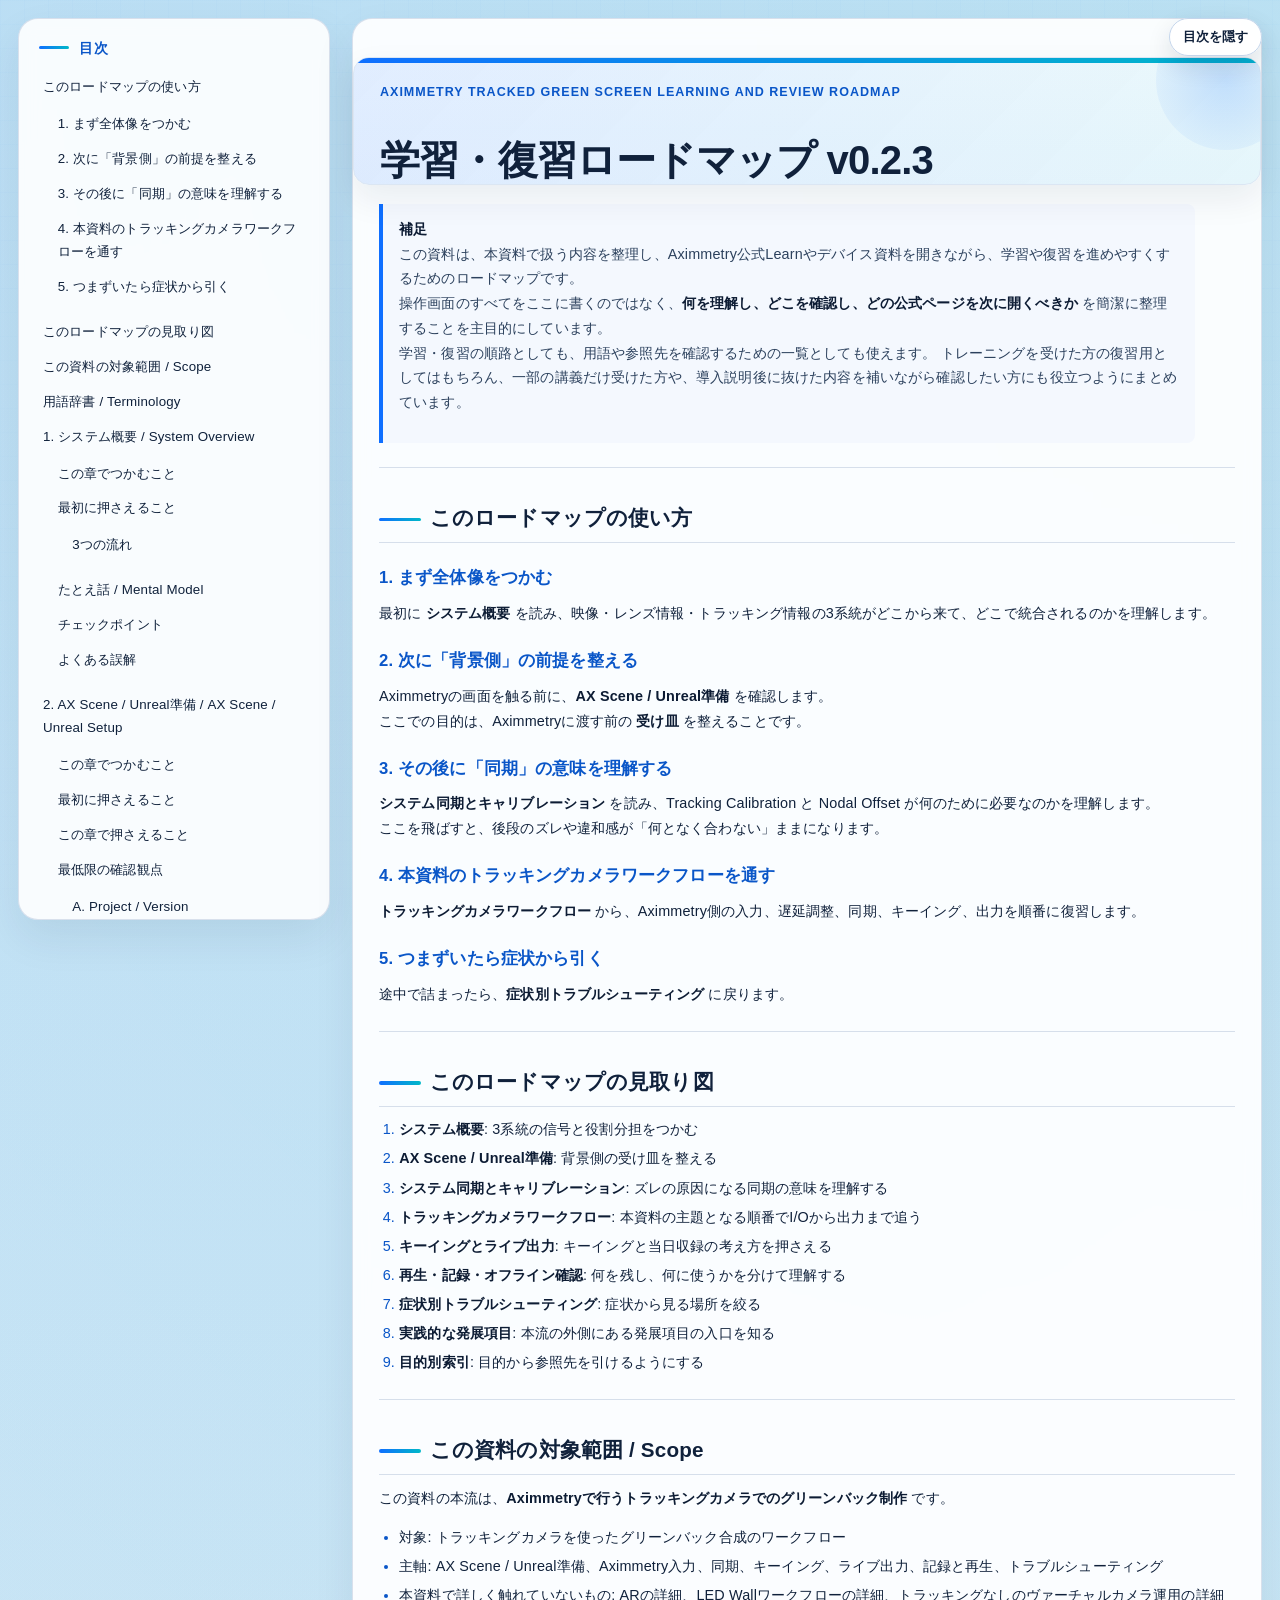
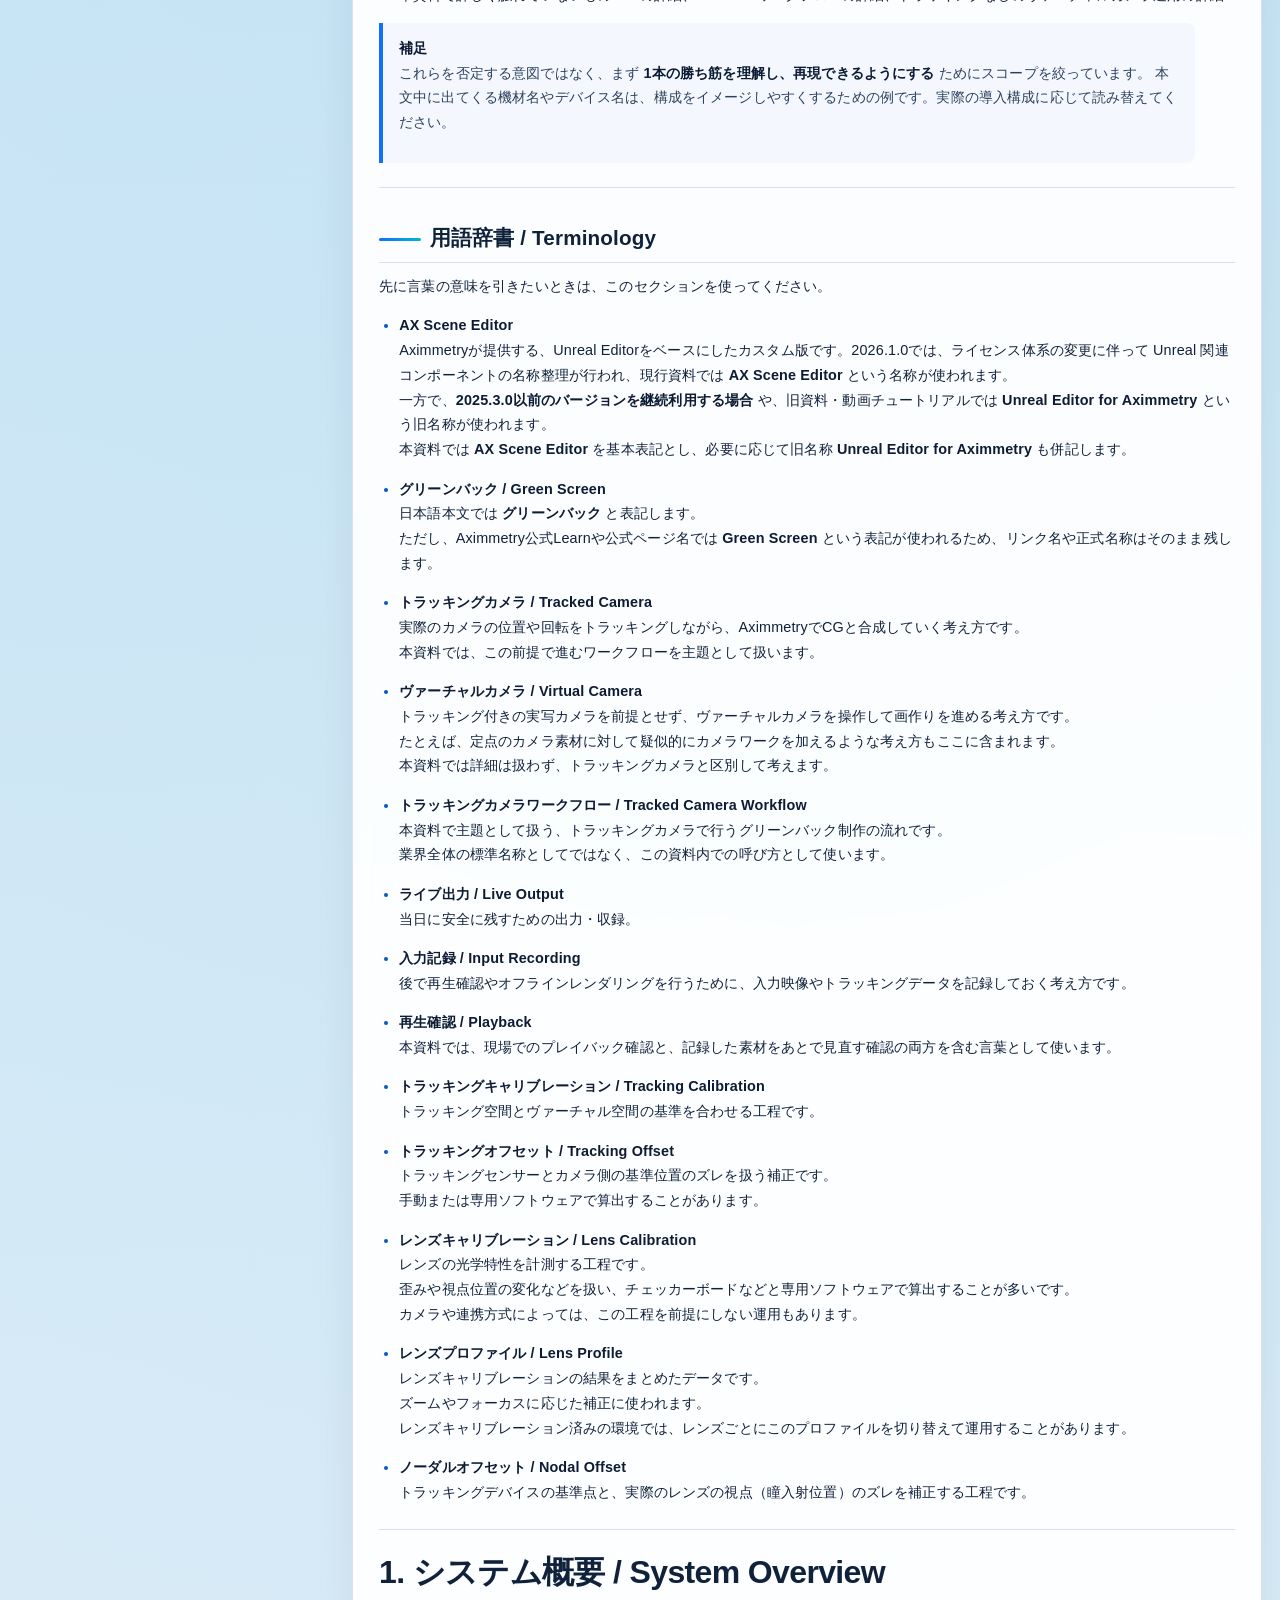
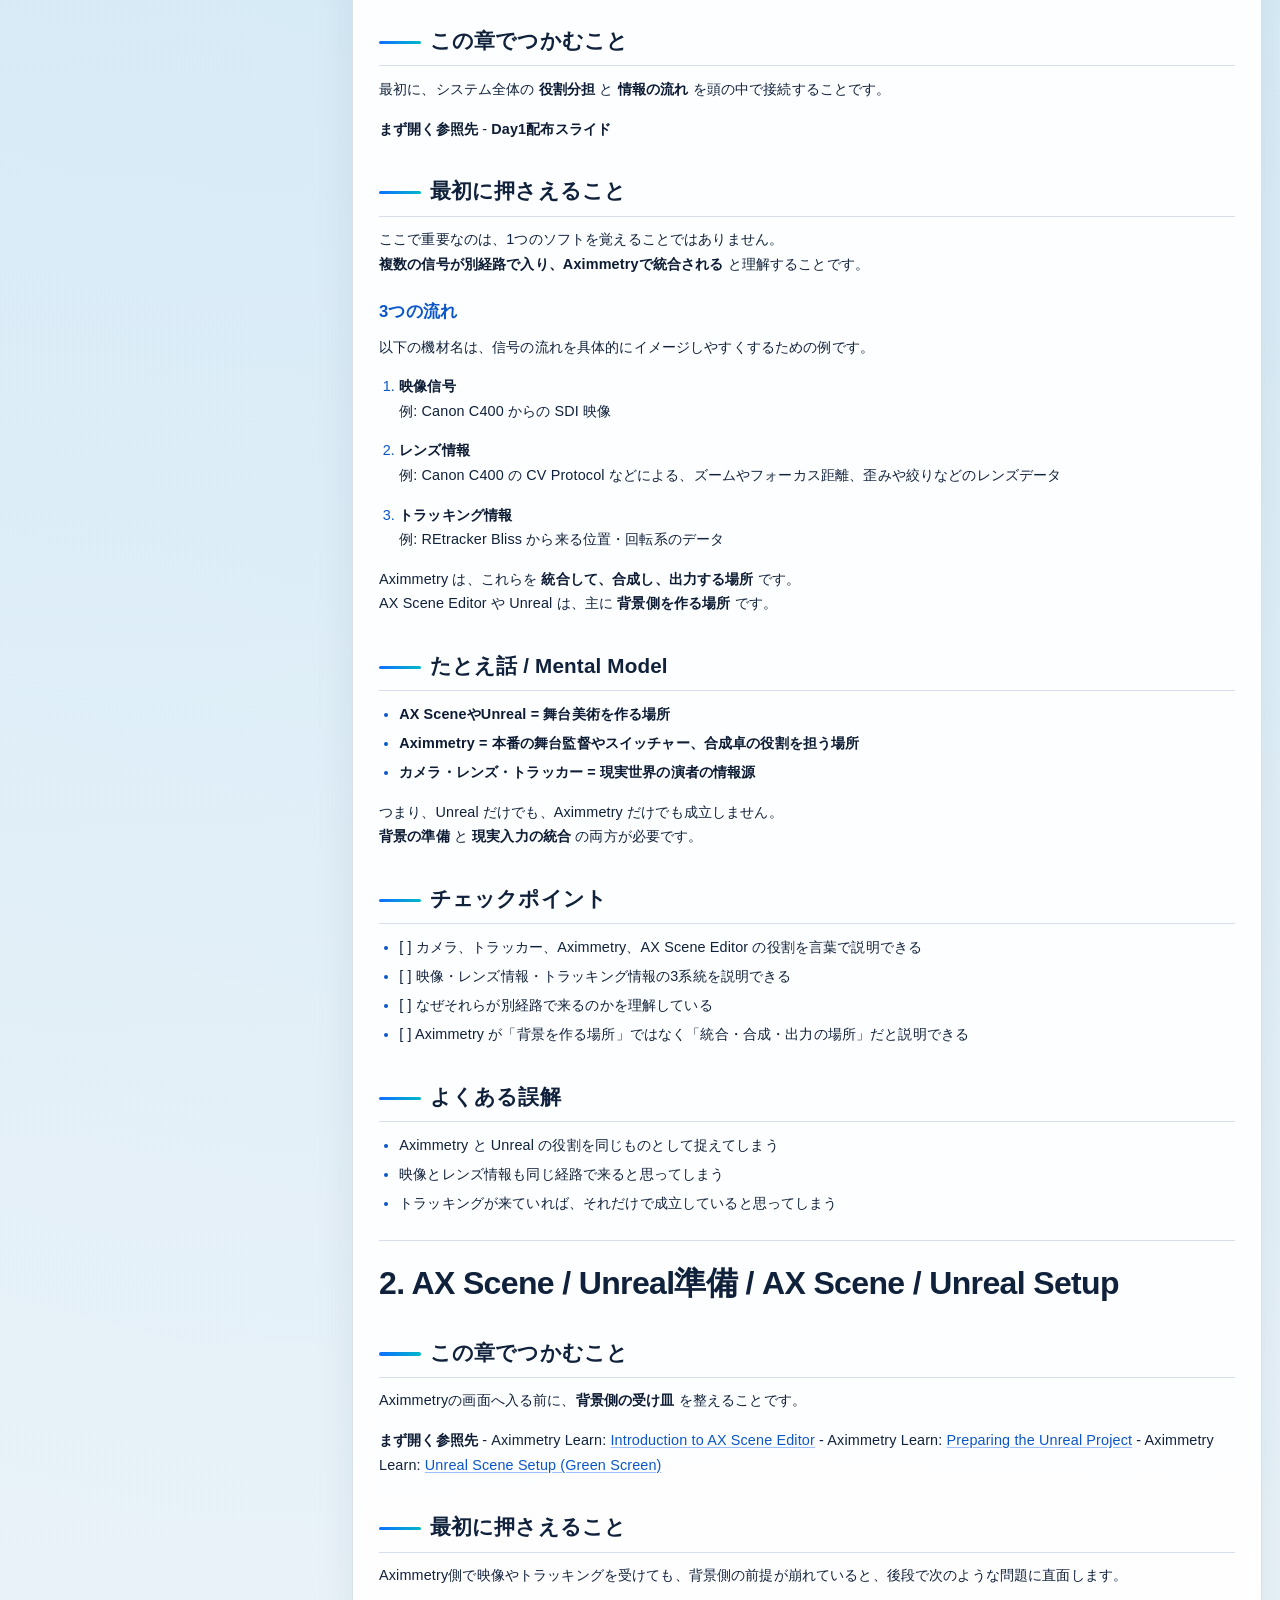
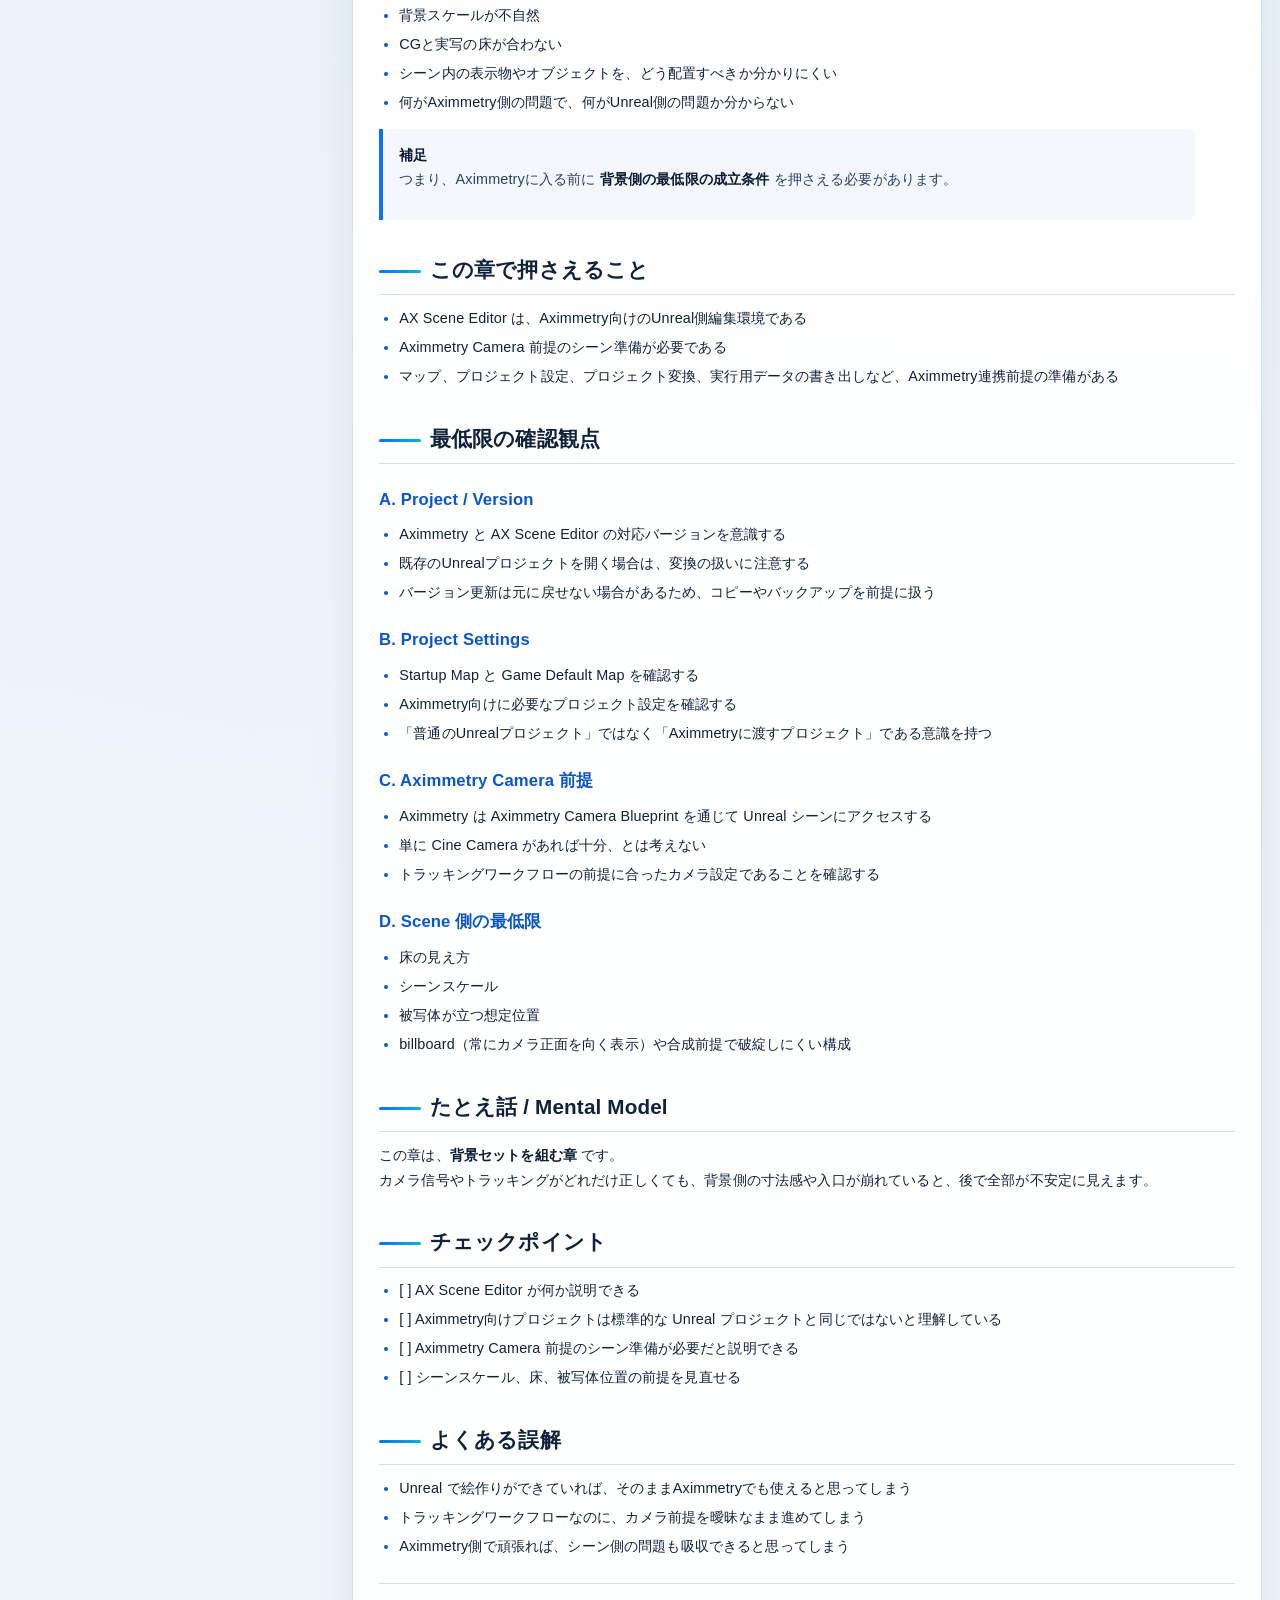
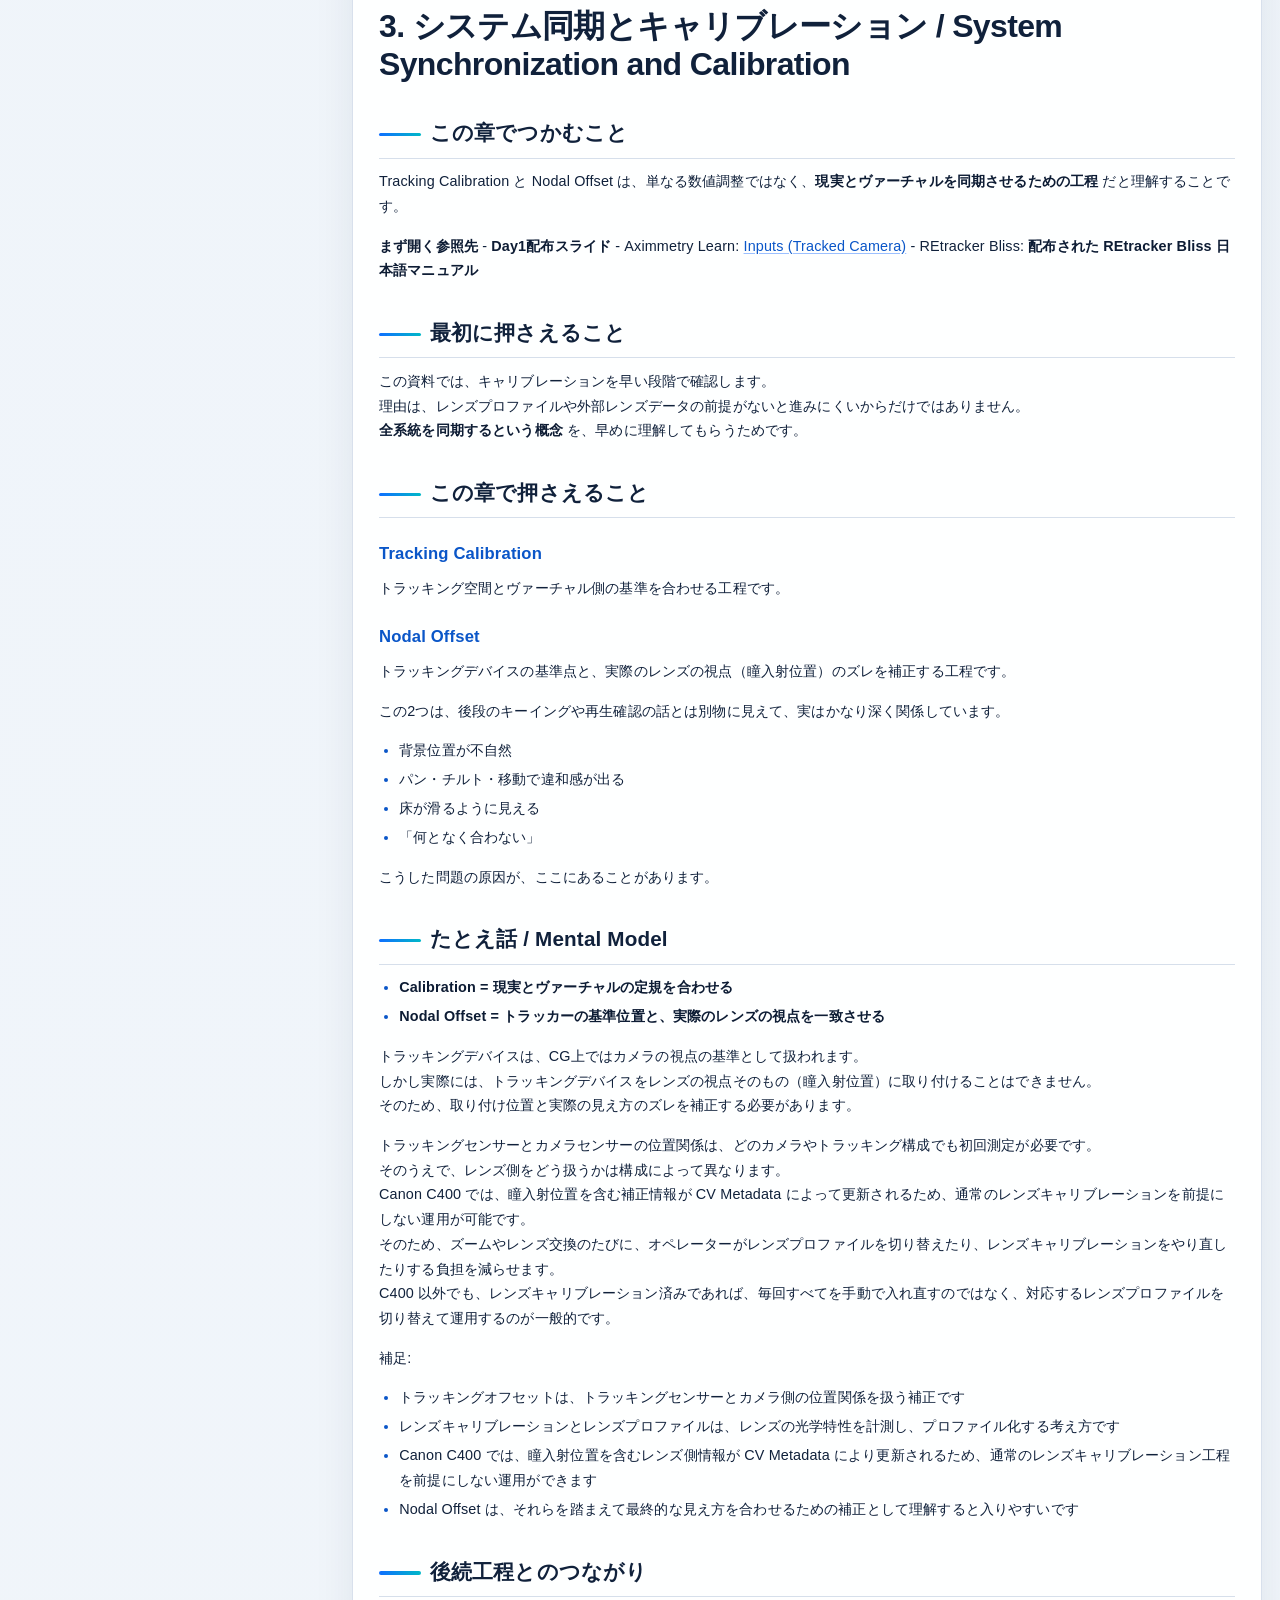
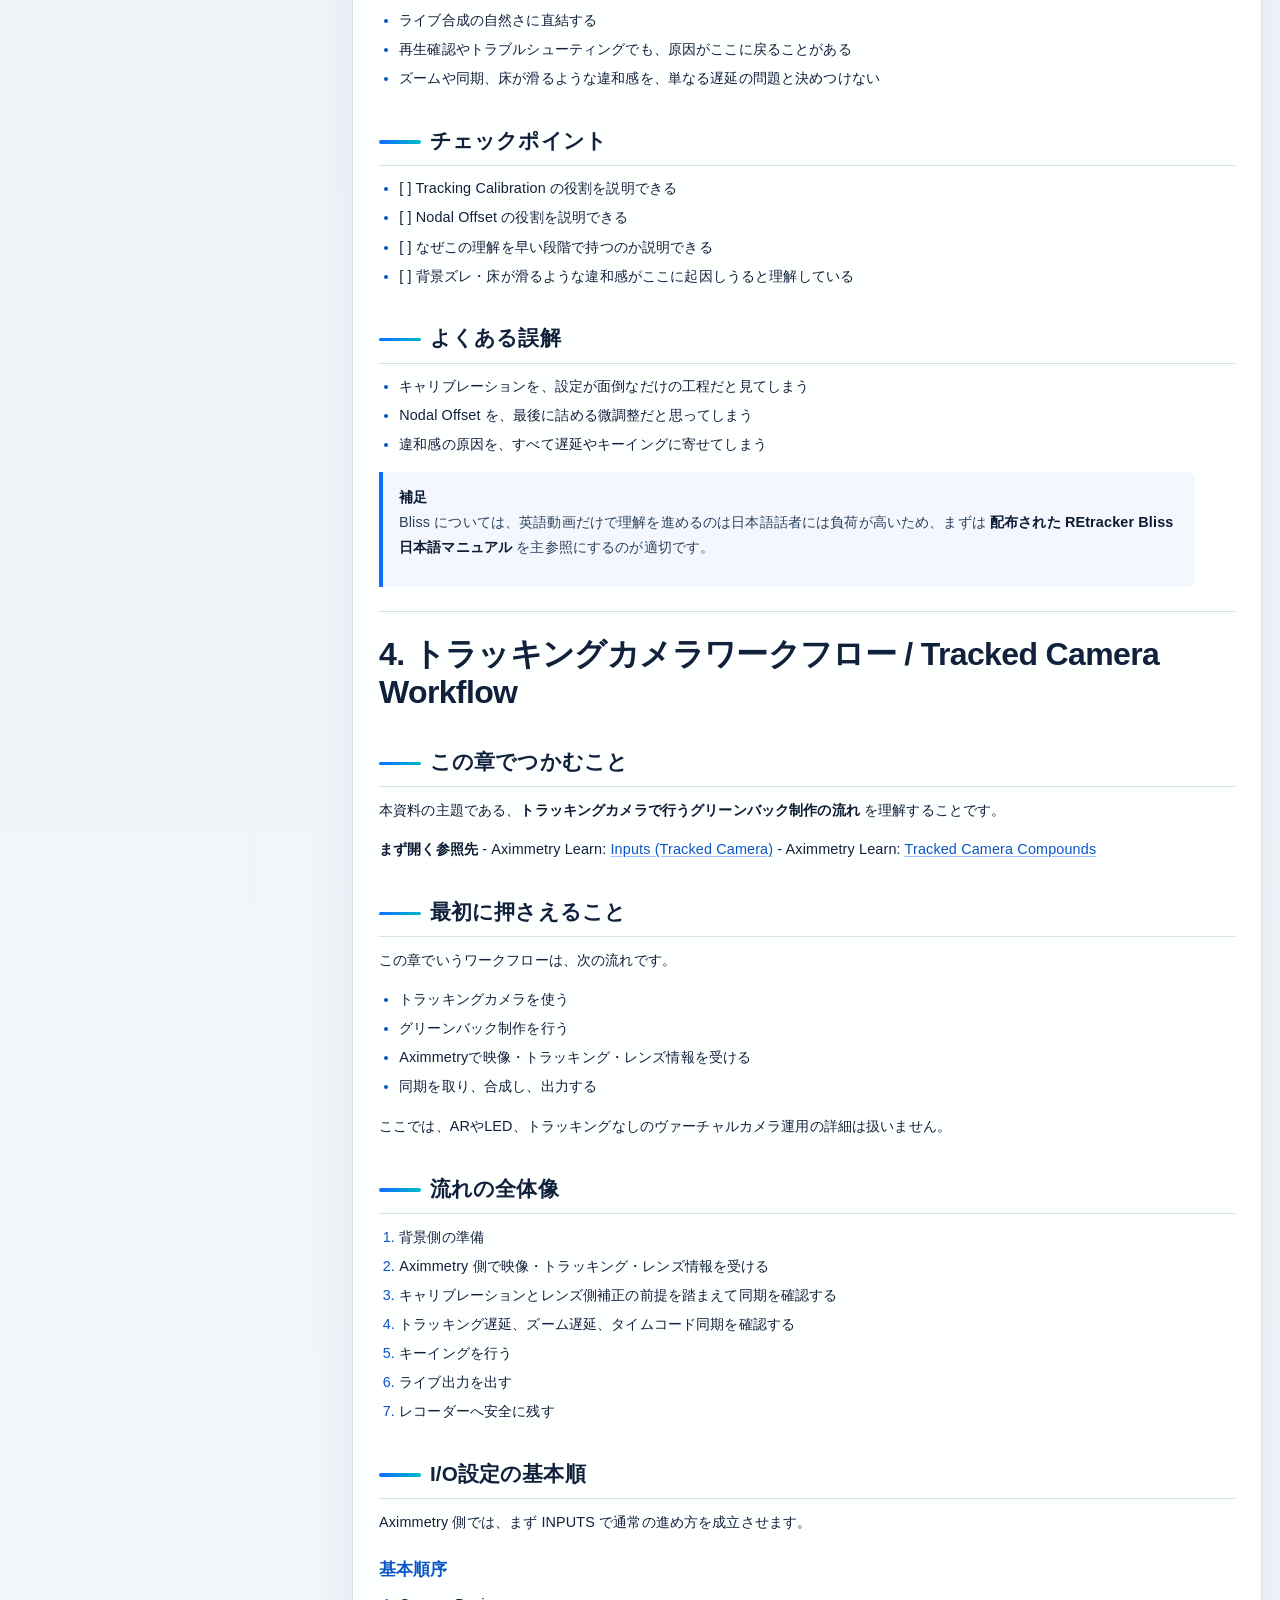
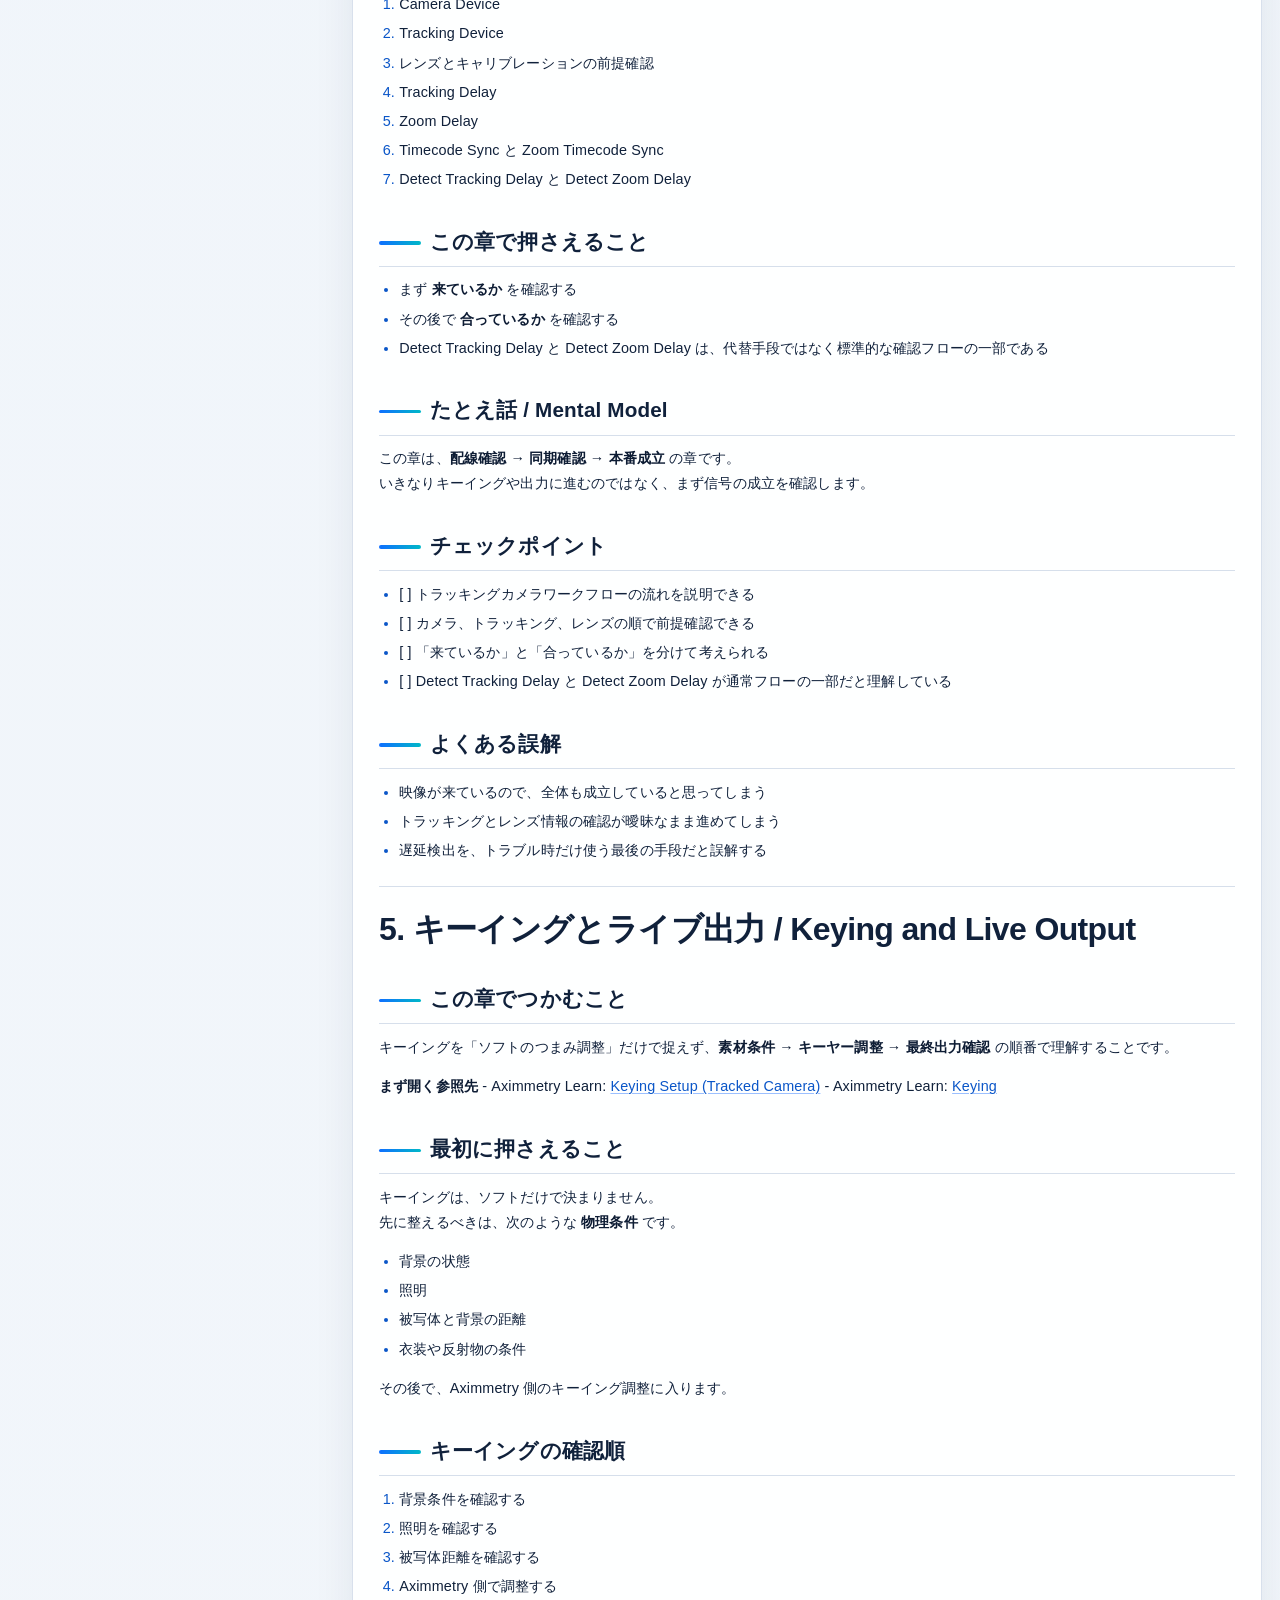
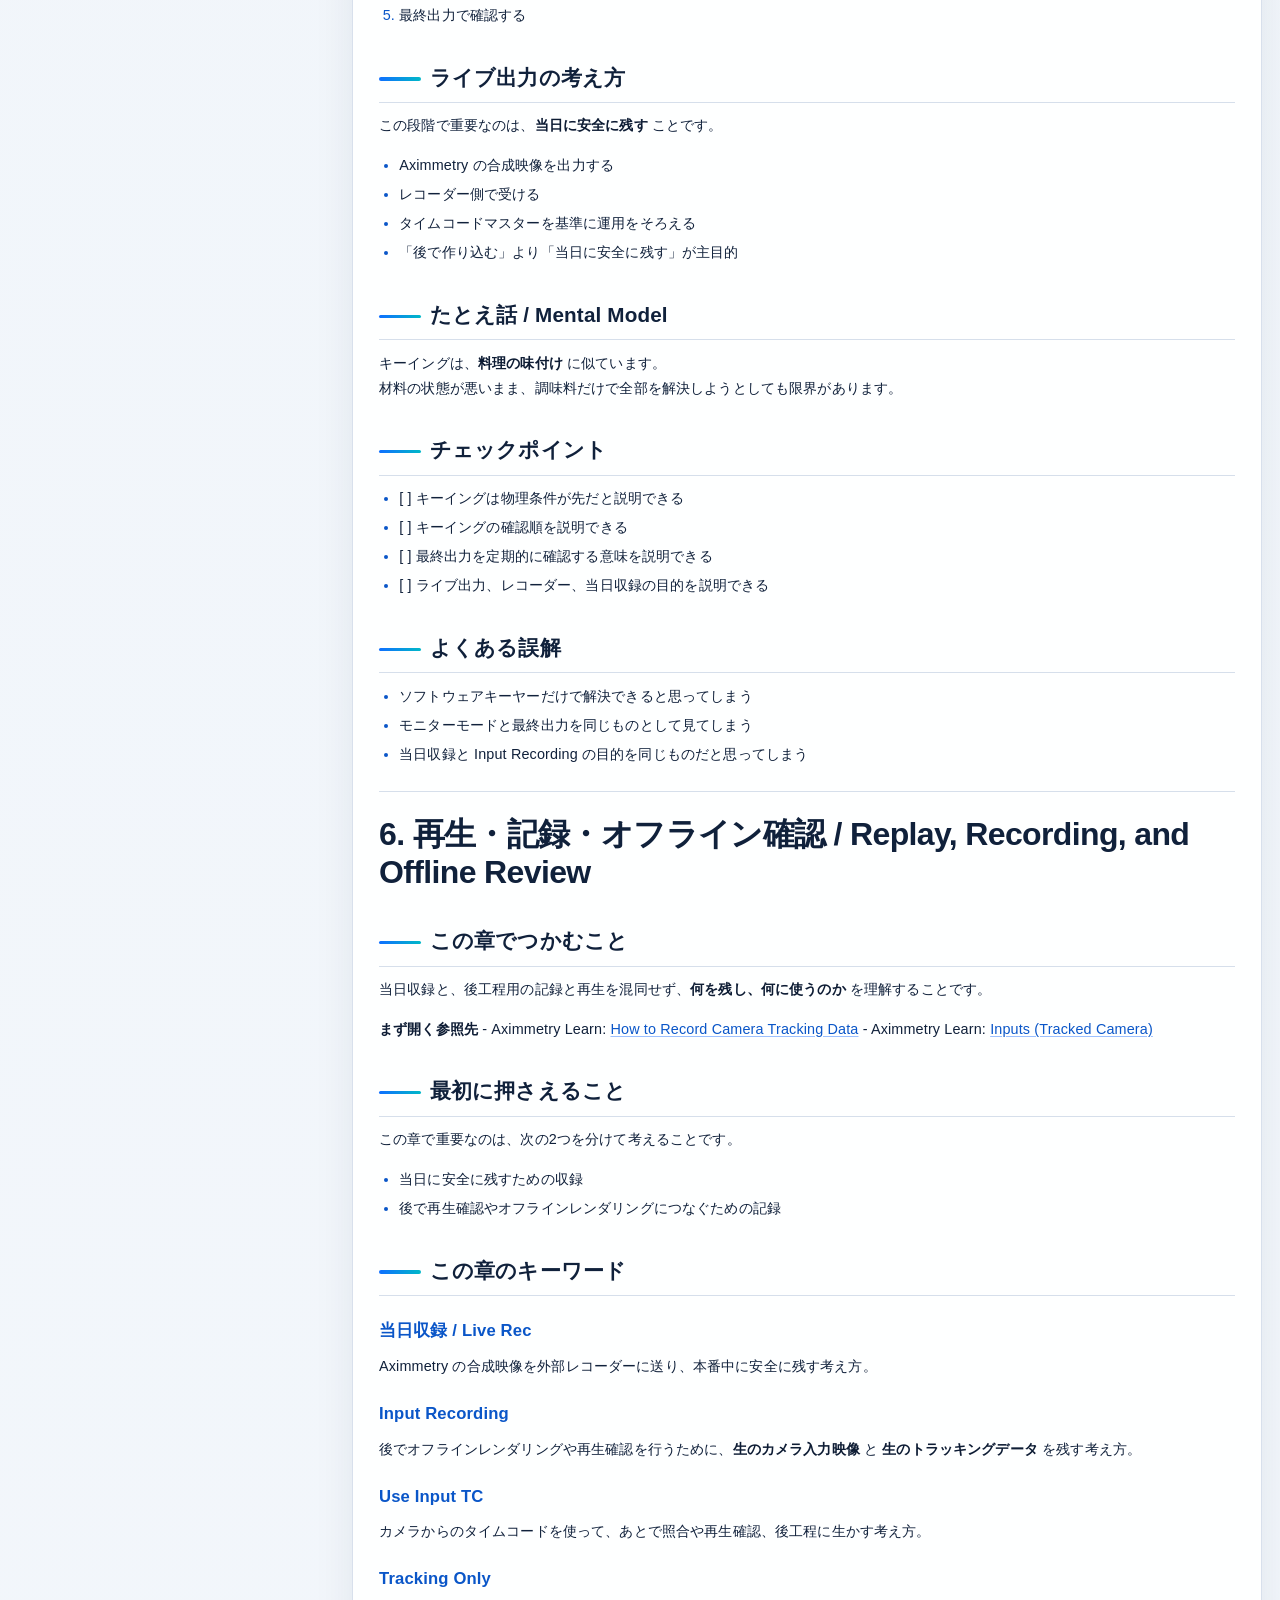
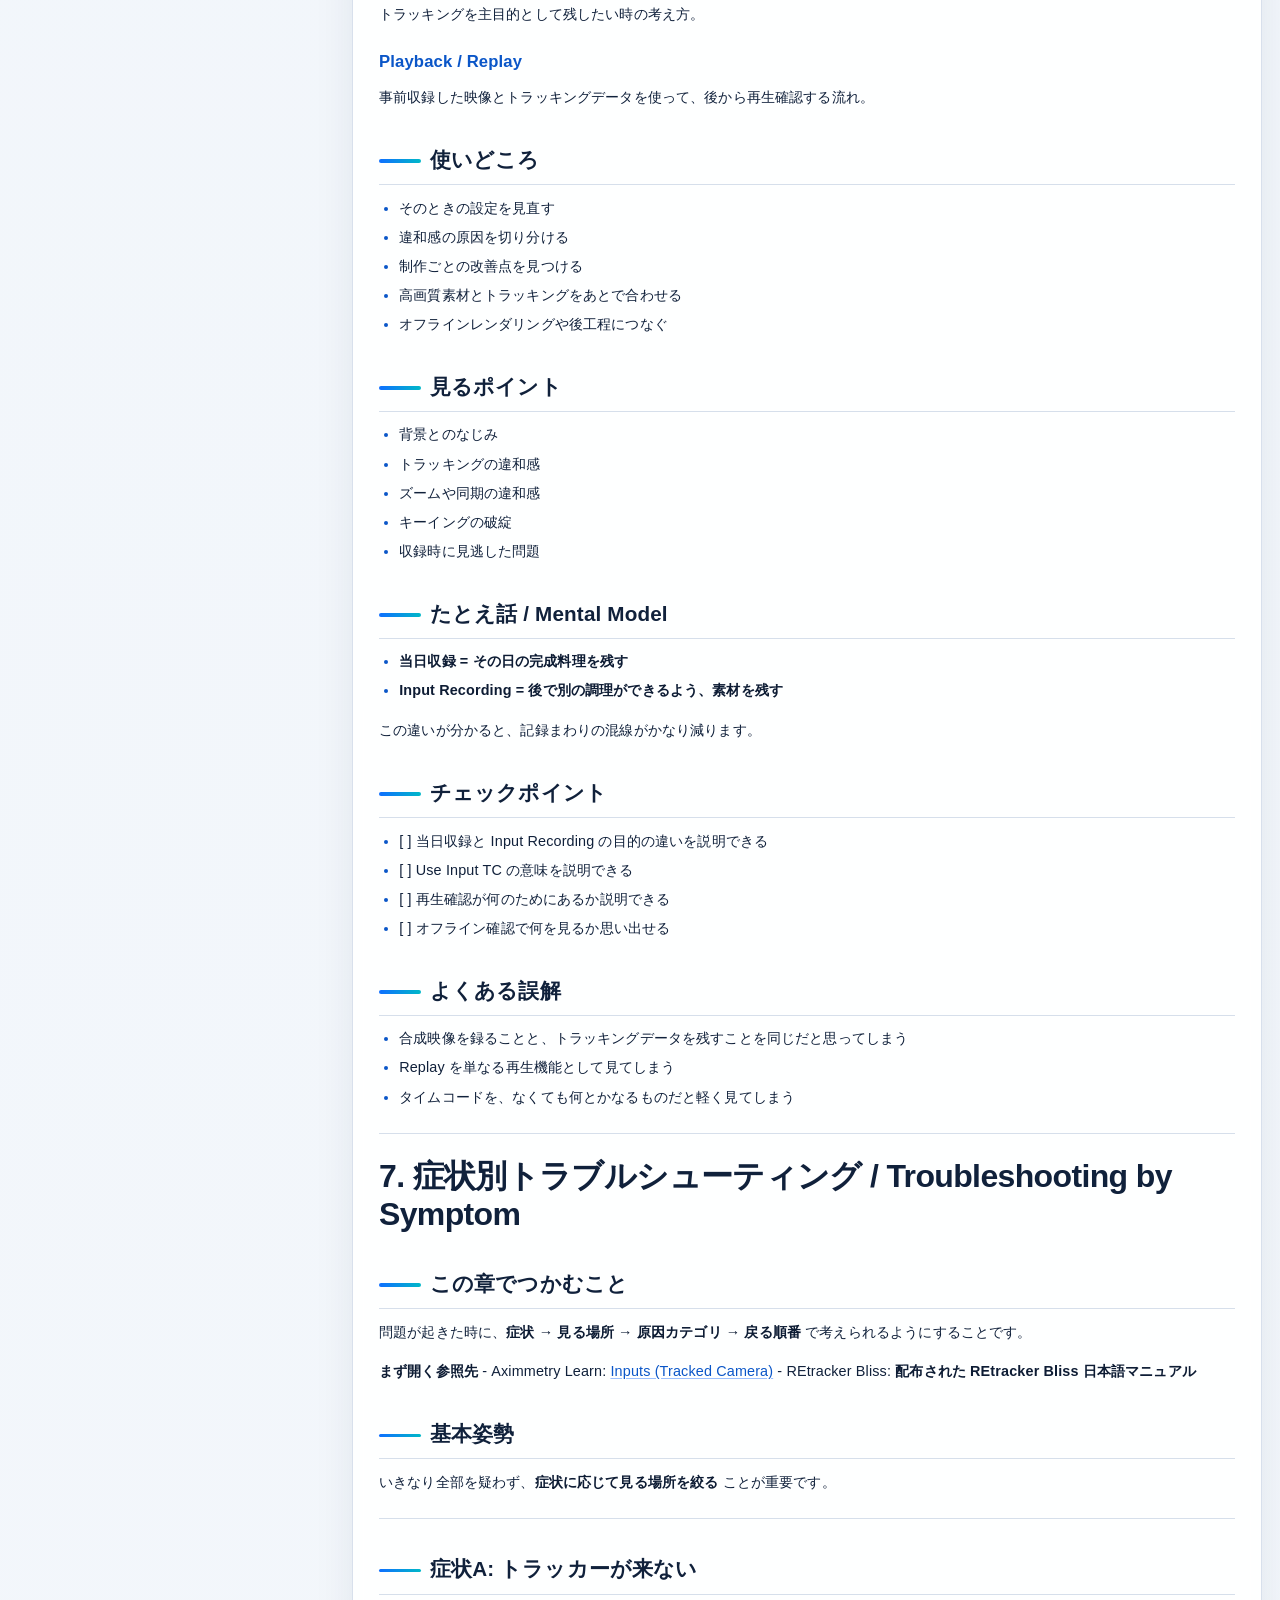
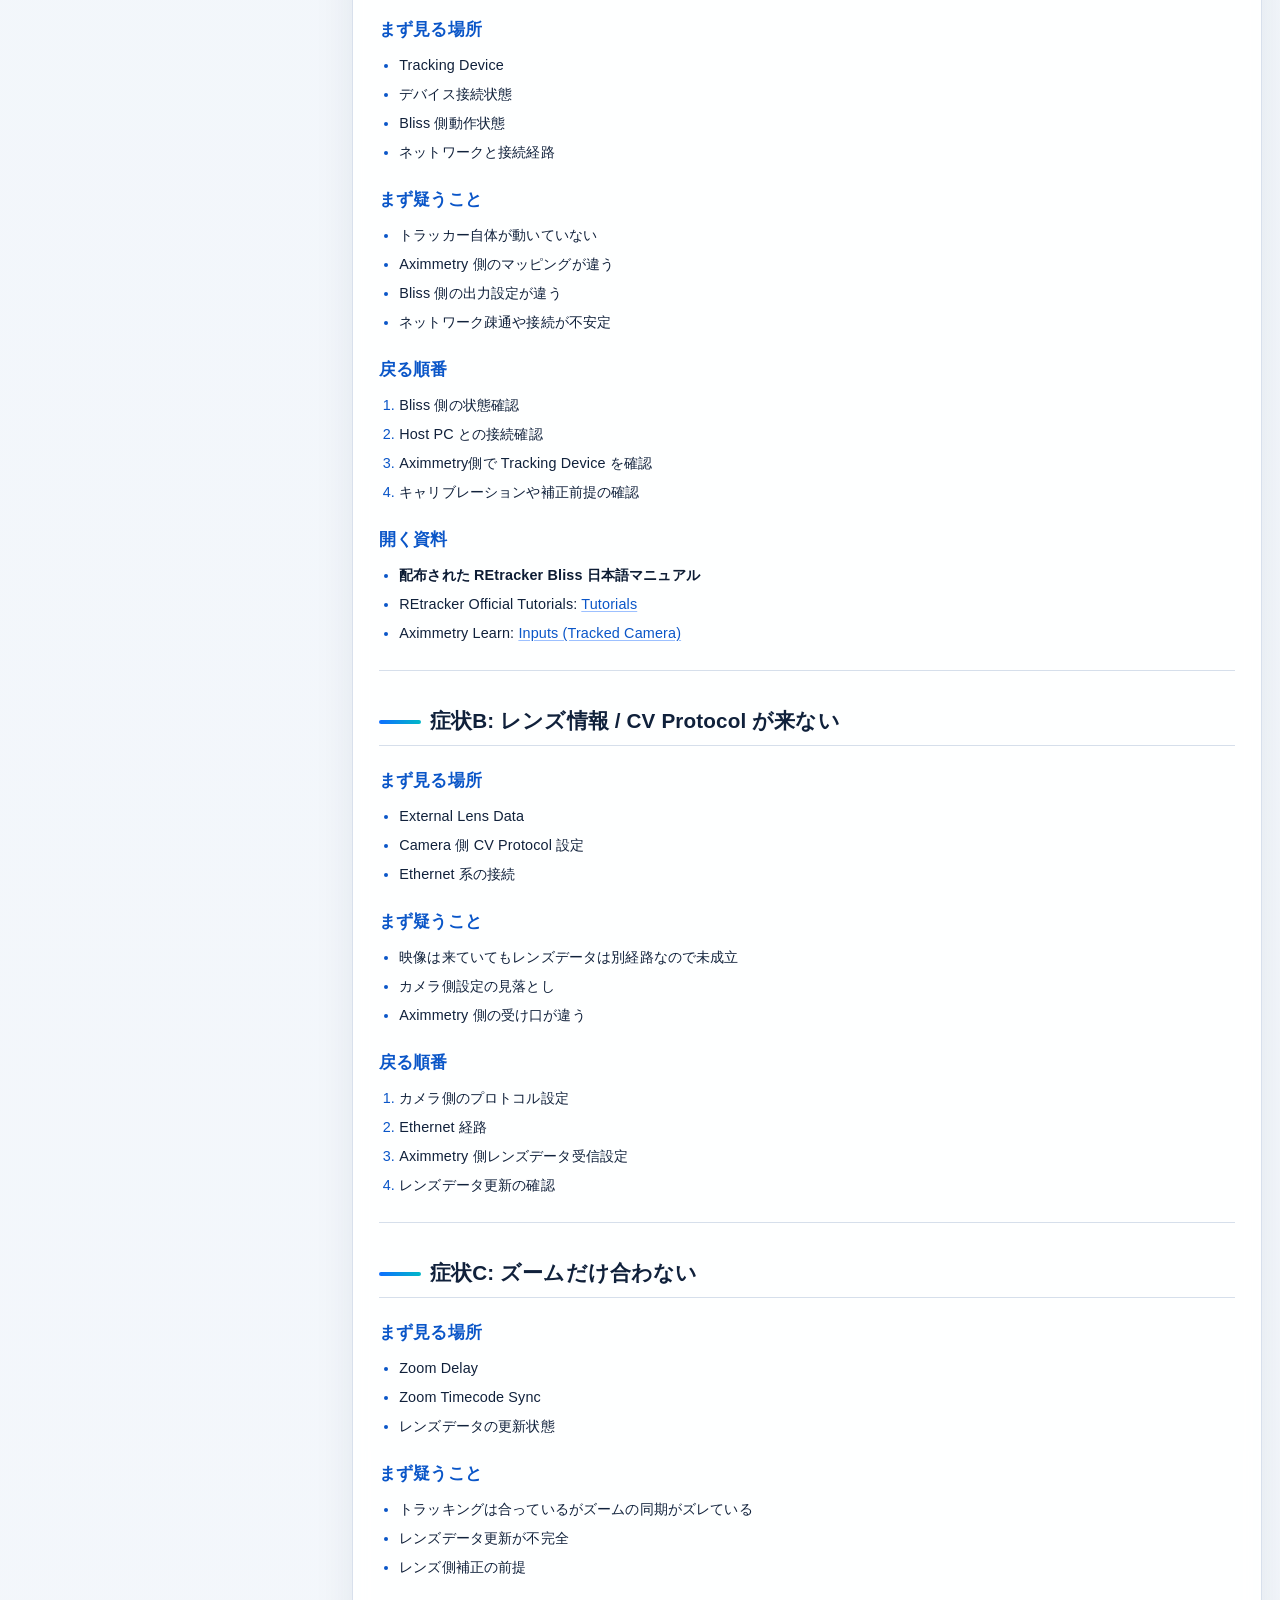
==== site/versions/Aximmetry_Review_Guide_Integrated_v0.2.3.html @ 681b1fc4 "Add GitHub Pages publishing setup" ====
<!DOCTYPE html>
<html lang="ja">
<head>
  <meta charset="utf-8">
  <title>学習・復習ロードマップ v0.2.3</title>
  <style>
@page {
  size: A4;
  margin: 15mm 15mm 18mm 15mm;
}

:root {
  --bg: #eef3f8;
  --surface: #ffffff;
  --surface-soft: #f5f8fc;
  --surface-strong: #eaf1f8;
  --line: #d6dfeb;
  --line-strong: #9bb0c8;
  --text: #10213b;
  --text-muted: #55657d;
  --accent: #0f6fff;
  --accent-strong: #0a56c8;
  --accent-soft: #dce8ff;
  --accent-cyan: #00b8c8;
  --code-bg: #edf4ff;
  --quote-bg: #f4f8fe;
  --shadow-soft: 0 14px 34px rgba(16, 33, 59, 0.07);
  --shadow-card: 0 18px 42px rgba(16, 33, 59, 0.08);
  --radius-lg: 16px;
  --radius-md: 12px;
  --radius-sm: 8px;
}

body {
  font-family: "Segoe UI Variable Text", "Yu Gothic UI", "Meiryo", "Segoe UI", sans-serif;
  font-size: 10.8pt;
  line-height: 1.72;
  color: var(--text);
  margin: 0;
  background: var(--surface);
  letter-spacing: 0.01em;
}

h1,
h2,
h3,
h4 {
  color: var(--text);
  page-break-after: avoid;
  page-break-inside: avoid;
  font-weight: 700;
}

h1 {
  font-size: 24pt;
  line-height: 1.18;
  margin: 0;
  letter-spacing: -0.02em;
}

h2 {
  font-size: 15.5pt;
  margin-top: 24pt;
  margin-bottom: 8pt;
  padding-bottom: 5pt;
  border-bottom: 1px solid var(--line);
  position: relative;
}

h2::before {
  content: "";
  display: inline-block;
  width: 11mm;
  height: 2.5pt;
  margin-right: 7pt;
  margin-bottom: 3pt;
  border-radius: 999px;
  background: linear-gradient(90deg, var(--accent), var(--accent-cyan));
}

h3 {
  font-size: 12.5pt;
  margin-top: 16pt;
  margin-bottom: 6pt;
  color: var(--accent-strong);
}

h4 {
  font-size: 11pt;
  margin-top: 12pt;
  margin-bottom: 4pt;
}

p,
li,
blockquote {
  orphans: 3;
  widows: 3;
}

p,
ul,
ol,
blockquote,
table,
pre {
  margin-top: 0;
  margin-bottom: 11pt;
}

ul,
ol {
  padding-left: 1.4em;
}

li {
  margin-bottom: 0.3em;
}

li::marker {
  color: var(--accent-strong);
}

code {
  font-family: "Cascadia Mono", Consolas, monospace;
  font-size: 0.92em;
  background: var(--code-bg);
  color: var(--accent-strong);
  padding: 0.12em 0.42em;
  border-radius: 4px;
  border: 1px solid #d7e6ff;
}

pre {
  background: linear-gradient(180deg, #f8fbff, #eef5ff);
  border: 1px solid #d6e4ff;
  padding: 11pt 12pt;
  border-radius: var(--radius-sm);
  overflow: auto;
}

pre code {
  background: transparent;
  color: var(--text);
  border: 0;
  padding: 0;
}

blockquote {
  margin-left: 0;
  padding: 10pt 12pt;
  border-left: 4px solid var(--accent);
  background: var(--quote-bg);
  color: #2c415d;
  border-radius: 0 var(--radius-sm) var(--radius-sm) 0;
}

table {
  width: 100%;
  border-collapse: collapse;
  border: 1px solid var(--line);
  background: var(--surface);
  border-radius: var(--radius-sm);
  overflow: hidden;
}

th,
td {
  border: 1px solid var(--line);
  padding: 7pt 8pt;
  vertical-align: top;
}

th {
  background: linear-gradient(180deg, #f7faff, #edf4ff);
  color: var(--text);
  font-weight: 700;
}

a {
  color: var(--accent-strong);
  text-decoration: underline;
  text-decoration-color: #9cc0ff;
  text-underline-offset: 0.16em;
}

hr {
  border: 0;
  border-top: 1px solid var(--line);
  margin: 18pt 0;
}

.doc-main,
.doc-header,
.toc-block {
  max-width: 980px;
  margin-left: auto;
  margin-right: auto;
}

.doc-header {
  margin-bottom: 14pt;
  padding: 0 14mm;
  background:
    linear-gradient(135deg, rgba(15, 111, 255, 0.12), rgba(0, 184, 200, 0.08)),
    linear-gradient(180deg, #ffffff, #f8fbff);
  border: 1px solid #dbe6f3;
  border-radius: var(--radius-lg);
  box-shadow: var(--shadow-soft);
  position: relative;
  overflow: hidden;
}

.doc-header::before {
  content: "";
  position: absolute;
  inset: 0 auto auto 0;
  width: 100%;
  height: 5px;
  background: linear-gradient(90deg, var(--accent), var(--accent-cyan));
}

.doc-header::after {
  content: "";
  position: absolute;
  top: -48px;
  right: -36px;
  width: 140px;
  height: 140px;
  border-radius: 50%;
  background: radial-gradient(circle, rgba(15, 111, 255, 0.18), rgba(15, 111, 255, 0));
  pointer-events: none;
}

.doc-header h1 {
  padding-top: 18pt;
  font-size: 28pt;
}

.doc-kicker {
  padding-top: 18pt;
  margin-bottom: 7pt;
  color: var(--accent-strong);
  font-size: 9.4pt;
  font-weight: 700;
  letter-spacing: 0.08em;
  text-transform: uppercase;
}

.doc-subtitle {
  color: var(--text-muted);
  font-size: 10pt;
  margin-top: 7pt;
  margin-bottom: 18pt;
  max-width: 92%;
}

.doc-main {
  padding: 0 14mm 0;
}

.doc-main > *:first-child,
.doc-main h2:first-child {
  margin-top: 0;
}

.toc-block {
  background: linear-gradient(180deg, #fbfdff, #f4f8fd);
  border: 1px solid #dbe6f3;
  border-radius: var(--radius-lg);
  padding: 13pt 15pt;
  margin: 12pt auto 18pt;
  page-break-inside: avoid;
  box-shadow: var(--shadow-soft);
}

.toc-block h2,
.toc-sidebar h2 {
  margin-top: 0;
  border-bottom: 0;
  padding-bottom: 0;
  font-size: 10.2pt;
  letter-spacing: 0.08em;
  text-transform: uppercase;
  color: var(--accent-strong);
}

.toc-block h2::before,
.toc-sidebar h2::before {
  width: 8mm;
}

.toc-block ul,
.toc-sidebar ul,
.toc-block .toc ul,
.toc-sidebar .toc ul {
  margin: 6pt 0;
}

.toc-block .toc,
.toc-sidebar .toc {
  font-size: 10pt;
}

.toc-block .toc ul,
.toc-sidebar .toc ul {
  list-style: none;
  padding-left: 0;
}

.toc-block .toc ul ul,
.toc-sidebar .toc ul ul {
  padding-left: 1.1em;
}

.toc-block .toc a,
.toc-sidebar .toc a {
  text-decoration: none;
  color: var(--text);
}

.toc-block .toc li,
.toc-sidebar .toc li {
  padding: 2px 0;
}

.toc-toggle,
.toc-sidebar {
  display: none;
}

input[type="checkbox"] {
  transform: scale(0.92);
  margin-right: 0.45em;
  accent-color: var(--accent);
}

strong {
  color: #0d1c34;
}

@media screen {
  body {
    background:
      radial-gradient(circle at top right, rgba(0, 184, 200, 0.14), transparent 28%),
      radial-gradient(circle at top left, rgba(15, 111, 255, 0.12), transparent 24%),
      linear-gradient(180deg, #edf3f9 0%, #f5f8fc 100%);
    min-height: 100vh;
  }

  body::before {
    content: "";
    position: fixed;
    inset: 0;
    pointer-events: none;
    background-image:
      linear-gradient(rgba(15, 111, 255, 0.04) 1px, transparent 1px),
      linear-gradient(90deg, rgba(15, 111, 255, 0.04) 1px, transparent 1px);
    background-size: 24px 24px;
    mask-image: linear-gradient(180deg, rgba(0, 0, 0, 0.35), rgba(0, 0, 0, 0.05));
  }

  body.toc-mode-sidebar {
    padding: 18px;
  }

  .page-layout {
    display: grid;
    grid-template-columns: 312px minmax(0, 1fr);
    gap: 22px;
    align-items: start;
    position: relative;
    z-index: 1;
  }

  .content-shell {
    min-width: 0;
    background: rgba(255, 255, 255, 0.92);
    backdrop-filter: blur(8px);
    border: 1px solid rgba(214, 223, 235, 0.95);
    border-radius: 20px;
    box-shadow: var(--shadow-card);
    padding: 10mm 0 12mm;
  }

  .toc-mode-sidebar .toc-sidebar {
    display: block;
    position: sticky;
    top: 18px;
    max-height: calc(100vh - 36px);
    overflow: auto;
    background: rgba(255, 255, 255, 0.9);
    backdrop-filter: blur(8px);
    border: 1px solid rgba(214, 223, 235, 0.95);
    border-radius: 20px;
    box-shadow: var(--shadow-card);
    padding: 18px 20px;
  }

  .toc-mode-sidebar .toc-sidebar h2 {
    margin-bottom: 12px;
  }

  .toc-mode-sidebar .toc-sidebar .toc a {
    display: inline-block;
    border-radius: 7px;
    padding: 2px 4px;
    transition: background-color 120ms ease, color 120ms ease;
  }

  .toc-mode-sidebar .toc-sidebar .toc a:hover {
    background: var(--accent-soft);
    color: var(--accent-strong);
  }

  .toc-mode-sidebar .doc-header,
  .toc-mode-sidebar .doc-main {
    max-width: none;
    padding-left: 26px;
    padding-right: 26px;
  }

  .toc-mode-sidebar .doc-header h1 {
    font-size: 30pt;
  }

  .toc-mode-sidebar .toc-toggle {
    display: inline-block;
    position: fixed;
    top: 18px;
    right: 18px;
    z-index: 20;
    border: 1px solid #c4d5eb;
    background: rgba(255, 255, 255, 0.9);
    backdrop-filter: blur(8px);
    color: var(--text);
    border-radius: 999px;
    padding: 9px 13px;
    font-size: 10pt;
    font-weight: 600;
    cursor: pointer;
    box-shadow: 0 10px 24px rgba(16, 33, 59, 0.12);
    transition: transform 120ms ease, box-shadow 120ms ease;
  }

  .toc-mode-sidebar .toc-toggle:hover {
    transform: translateY(-1px);
    box-shadow: 0 14px 28px rgba(16, 33, 59, 0.15);
  }

  .toc-mode-sidebar.toc-collapsed .page-layout {
    grid-template-columns: minmax(0, 1fr);
  }

  .toc-mode-sidebar.toc-collapsed .toc-sidebar {
    display: none;
  }

  .toc-mode-sidebar.toc-collapsed .content-shell {
    max-width: 1080px;
    margin-left: auto;
    margin-right: auto;
  }

  .toc-block {
    background: rgba(255, 255, 255, 0.9);
    backdrop-filter: blur(8px);
  }

  .toc-block .toc a:hover {
    color: var(--accent-strong);
  }

  a {
    transition: color 120ms ease, text-decoration-color 120ms ease;
  }

  a:hover {
    color: var(--accent);
    text-decoration-color: var(--accent);
  }
}

@media print {
  body {
    background: var(--surface);
  }

  .doc-header,
  .toc-block,
  table {
    box-shadow: none;
  }

  .toc-toggle,
  .toc-sidebar {
    display: none !important;
  }
}

  </style>
</head>
<body class="toc-mode-sidebar theme-default">

  <button id="toc-toggle" class="toc-toggle" type="button" aria-controls="toc-sidebar" aria-expanded="true">
    目次を隠す
  </button>
  <div class="page-layout">
    <aside id="toc-sidebar" class="toc-sidebar"><h2>目次</h2><div class="toc">
<ul>
<li><a href="#_1">このロードマップの使い方</a><ul>
<li><a href="#1">1. まず全体像をつかむ</a></li>
<li><a href="#2">2. 次に「背景側」の前提を整える</a></li>
<li><a href="#3">3. その後に「同期」の意味を理解する</a></li>
<li><a href="#4">4. 本資料のトラッキングカメラワークフローを通す</a></li>
<li><a href="#5">5. つまずいたら症状から引く</a></li>
</ul>
</li>
<li><a href="#_2">このロードマップの見取り図</a></li>
<li><a href="#scope">この資料の対象範囲 / Scope</a></li>
<li><a href="#terminology">用語辞書 / Terminology</a></li>
<li><a href="#1-system-overview">1. システム概要 / System Overview</a><ul>
<li><a href="#_3">この章でつかむこと</a></li>
<li><a href="#_4">最初に押さえること</a><ul>
<li><a href="#3_1">3つの流れ</a></li>
</ul>
</li>
<li><a href="#mental-model">たとえ話 / Mental Model</a></li>
<li><a href="#_5">チェックポイント</a></li>
<li><a href="#_6">よくある誤解</a></li>
</ul>
</li>
<li><a href="#2-ax-scene-unreal-ax-scene-unreal-setup">2. AX Scene / Unreal準備 / AX Scene / Unreal Setup</a><ul>
<li><a href="#_7">この章でつかむこと</a></li>
<li><a href="#_8">最初に押さえること</a></li>
<li><a href="#_9">この章で押さえること</a></li>
<li><a href="#_10">最低限の確認観点</a><ul>
<li><a href="#a-project-version">A. Project / Version</a></li>
<li><a href="#b-project-settings">B. Project Settings</a></li>
<li><a href="#c-aximmetry-camera">C. Aximmetry Camera 前提</a></li>
<li><a href="#d-scene">D. Scene 側の最低限</a></li>
</ul>
</li>
<li><a href="#mental-model_1">たとえ話 / Mental Model</a></li>
<li><a href="#_11">チェックポイント</a></li>
<li><a href="#_12">よくある誤解</a></li>
</ul>
</li>
<li><a href="#3-system-synchronization-and-calibration">3. システム同期とキャリブレーション / System Synchronization and Calibration</a><ul>
<li><a href="#_13">この章でつかむこと</a></li>
<li><a href="#_14">最初に押さえること</a></li>
<li><a href="#_15">この章で押さえること</a><ul>
<li><a href="#tracking-calibration">Tracking Calibration</a></li>
<li><a href="#nodal-offset">Nodal Offset</a></li>
</ul>
</li>
<li><a href="#mental-model_2">たとえ話 / Mental Model</a></li>
<li><a href="#_16">後続工程とのつながり</a></li>
<li><a href="#_17">チェックポイント</a></li>
<li><a href="#_18">よくある誤解</a></li>
</ul>
</li>
<li><a href="#4-tracked-camera-workflow">4. トラッキングカメラワークフロー / Tracked Camera Workflow</a><ul>
<li><a href="#_19">この章でつかむこと</a></li>
<li><a href="#_20">最初に押さえること</a></li>
<li><a href="#_21">流れの全体像</a></li>
<li><a href="#io">I/O設定の基本順</a><ul>
<li><a href="#_22">基本順序</a></li>
</ul>
</li>
<li><a href="#_23">この章で押さえること</a></li>
<li><a href="#mental-model_3">たとえ話 / Mental Model</a></li>
<li><a href="#_24">チェックポイント</a></li>
<li><a href="#_25">よくある誤解</a></li>
</ul>
</li>
<li><a href="#5-keying-and-live-output">5. キーイングとライブ出力 / Keying and Live Output</a><ul>
<li><a href="#_26">この章でつかむこと</a></li>
<li><a href="#_27">最初に押さえること</a></li>
<li><a href="#_28">キーイングの確認順</a></li>
<li><a href="#_29">ライブ出力の考え方</a></li>
<li><a href="#mental-model_4">たとえ話 / Mental Model</a></li>
<li><a href="#_30">チェックポイント</a></li>
<li><a href="#_31">よくある誤解</a></li>
</ul>
</li>
<li><a href="#6-replay-recording-and-offline-review">6. 再生・記録・オフライン確認 / Replay, Recording, and Offline Review</a><ul>
<li><a href="#_32">この章でつかむこと</a></li>
<li><a href="#_33">最初に押さえること</a></li>
<li><a href="#_34">この章のキーワード</a><ul>
<li><a href="#live-rec">当日収録 / Live Rec</a></li>
<li><a href="#input-recording">Input Recording</a></li>
<li><a href="#use-input-tc">Use Input TC</a></li>
<li><a href="#tracking-only">Tracking Only</a></li>
<li><a href="#playback-replay">Playback / Replay</a></li>
</ul>
</li>
<li><a href="#_35">使いどころ</a></li>
<li><a href="#_36">見るポイント</a></li>
<li><a href="#mental-model_5">たとえ話 / Mental Model</a></li>
<li><a href="#_37">チェックポイント</a></li>
<li><a href="#_38">よくある誤解</a></li>
</ul>
</li>
<li><a href="#7-troubleshooting-by-symptom">7. 症状別トラブルシューティング / Troubleshooting by Symptom</a><ul>
<li><a href="#_39">この章でつかむこと</a></li>
<li><a href="#_40">基本姿勢</a></li>
<li><a href="#a">症状A: トラッカーが来ない</a><ul>
<li><a href="#_41">まず見る場所</a></li>
<li><a href="#_42">まず疑うこと</a></li>
<li><a href="#_43">戻る順番</a></li>
<li><a href="#_44">開く資料</a></li>
</ul>
</li>
<li><a href="#b-cv-protocol">症状B: レンズ情報 / CV Protocol が来ない</a><ul>
<li><a href="#_45">まず見る場所</a></li>
<li><a href="#_46">まず疑うこと</a></li>
<li><a href="#_47">戻る順番</a></li>
</ul>
</li>
<li><a href="#c">症状C: ズームだけ合わない</a><ul>
<li><a href="#_48">まず見る場所</a></li>
<li><a href="#_49">まず疑うこと</a></li>
<li><a href="#_50">戻る順番</a></li>
</ul>
</li>
<li><a href="#d-auto">症状D: AUTO で映像が来ない</a><ul>
<li><a href="#_51">まず見る場所</a></li>
<li><a href="#_52">まず疑うこと</a></li>
<li><a href="#_53">戻る順番</a></li>
</ul>
</li>
<li><a href="#e">症状E: タイムコードが噛み合わない</a><ul>
<li><a href="#_54">まず見る場所</a></li>
<li><a href="#_55">まず疑うこと</a></li>
<li><a href="#_56">戻る順番</a></li>
</ul>
</li>
<li><a href="#mental-model_6">たとえ話 / Mental Model</a></li>
<li><a href="#_57">チェックポイント</a></li>
</ul>
</li>
<li><a href="#8-practical-extensions">8. 実践的な発展項目 / Practical Extensions</a><ul>
<li><a href="#_58">この章でつかむこと</a></li>
<li><a href="#_59">この章の位置づけ</a></li>
<li><a href="#_60">最初に触れたい項目</a></li>
<li><a href="#_61">この章で押さえること</a></li>
<li><a href="#_62">チェックポイント</a></li>
</ul>
</li>
<li><a href="#9-purpose-index">9. 目的別索引 / Purpose Index</a><ul>
<li><a href="#_63">まず全体像をつかみたい</a></li>
<li><a href="#_64">背景側の準備を確認したい</a></li>
<li><a href="#inputs-sync">入力と同期 / Inputs / Sync を確認したい</a></li>
<li><a href="#_65">キーイングとライブ出力を確認したい</a></li>
<li><a href="#offline-review">記録 / 再生 / offline review を確認したい</a></li>
<li><a href="#_66">発展項目を確認したい</a></li>
<li><a href="#retracker-bliss">REtracker Bliss を確認したい</a><ul>
<li><a href="#_67">推奨する参照順</a></li>
<li><a href="#_68">公式ページ</a></li>
</ul>
</li>
</ul>
</li>
<li><a href="#final-review-checklist">最終確認チェックリスト / Final Review Checklist</a></li>
</ul>
</div>
</aside>
    <div class="content-shell">
      <header class="doc-header">
        <div class="doc-kicker">Aximmetry Tracked Green Screen Learning and Review Roadmap</div>
<h1>学習・復習ロードマップ v0.2.3</h1>
      </header>
      <main class="doc-main">
        <blockquote class="callout callout-info"><p><strong class="callout-label">補足</strong><br />
この資料は、本資料で扱う内容を整理し、Aximmetry公式Learnやデバイス資料を開きながら、学習や復習を進めやすくするためのロードマップです。<br />
操作画面のすべてをここに書くのではなく、<strong>何を理解し、どこを確認し、どの公式ページを次に開くべきか</strong> を簡潔に整理することを主目的にしています。<br />
学習・復習の順路としても、用語や参照先を確認するための一覧としても使えます。
トレーニングを受けた方の復習用としてはもちろん、一部の講義だけ受けた方や、導入説明後に抜けた内容を補いながら確認したい方にも役立つようにまとめています。</p>
</blockquote>
<hr />
<h2 id="_1">このロードマップの使い方</h2>
<h3 id="1">1. まず全体像をつかむ</h3>
<p>最初に <strong>システム概要</strong> を読み、映像・レンズ情報・トラッキング情報の3系統がどこから来て、どこで統合されるのかを理解します。</p>
<h3 id="2">2. 次に「背景側」の前提を整える</h3>
<p>Aximmetryの画面を触る前に、<strong>AX Scene / Unreal準備</strong> を確認します。<br />
ここでの目的は、Aximmetryに渡す前の <strong>受け皿</strong> を整えることです。</p>
<h3 id="3">3. その後に「同期」の意味を理解する</h3>
<p><strong>システム同期とキャリブレーション</strong> を読み、Tracking Calibration と Nodal Offset が何のために必要なのかを理解します。<br />
ここを飛ばすと、後段のズレや違和感が「何となく合わない」ままになります。</p>
<h3 id="4">4. 本資料のトラッキングカメラワークフローを通す</h3>
<p><strong>トラッキングカメラワークフロー</strong> から、Aximmetry側の入力、遅延調整、同期、キーイング、出力を順番に復習します。</p>
<h3 id="5">5. つまずいたら症状から引く</h3>
<p>途中で詰まったら、<strong>症状別トラブルシューティング</strong> に戻ります。</p>
<hr />
<h2 id="_2">このロードマップの見取り図</h2>
<ol>
<li><strong>システム概要</strong>: 3系統の信号と役割分担をつかむ</li>
<li><strong>AX Scene / Unreal準備</strong>: 背景側の受け皿を整える</li>
<li><strong>システム同期とキャリブレーション</strong>: ズレの原因になる同期の意味を理解する</li>
<li><strong>トラッキングカメラワークフロー</strong>: 本資料の主題となる順番でI/Oから出力まで追う</li>
<li><strong>キーイングとライブ出力</strong>: キーイングと当日収録の考え方を押さえる</li>
<li><strong>再生・記録・オフライン確認</strong>: 何を残し、何に使うかを分けて理解する</li>
<li><strong>症状別トラブルシューティング</strong>: 症状から見る場所を絞る</li>
<li><strong>実践的な発展項目</strong>: 本流の外側にある発展項目の入口を知る</li>
<li><strong>目的別索引</strong>: 目的から参照先を引けるようにする</li>
</ol>
<hr />
<h2 id="scope">この資料の対象範囲 / Scope</h2>
<p>この資料の本流は、<strong>Aximmetryで行うトラッキングカメラでのグリーンバック制作</strong> です。</p>
<ul>
<li>対象: トラッキングカメラを使ったグリーンバック合成のワークフロー</li>
<li>主軸: AX Scene / Unreal準備、Aximmetry入力、同期、キーイング、ライブ出力、記録と再生、トラブルシューティング</li>
<li>本資料で詳しく触れていないもの: ARの詳細、LED Wallワークフローの詳細、トラッキングなしのヴァーチャルカメラ運用の詳細</li>
</ul>
<blockquote class="callout callout-info"><p><strong class="callout-label">補足</strong><br />
これらを否定する意図ではなく、まず <strong>1本の勝ち筋を理解し、再現できるようにする</strong> ためにスコープを絞っています。
本文中に出てくる機材名やデバイス名は、構成をイメージしやすくするための例です。実際の導入構成に応じて読み替えてください。</p>
</blockquote>
<hr />
<h2 id="terminology">用語辞書 / Terminology</h2>
<p>先に言葉の意味を引きたいときは、このセクションを使ってください。</p>
<ul>
<li>
<p><strong>AX Scene Editor</strong><br />
  Aximmetryが提供する、Unreal Editorをベースにしたカスタム版です。2026.1.0では、ライセンス体系の変更に伴って Unreal 関連コンポーネントの名称整理が行われ、現行資料では <strong>AX Scene Editor</strong> という名称が使われます。<br />
  一方で、<strong>2025.3.0以前のバージョンを継続利用する場合</strong> や、旧資料・動画チュートリアルでは <strong>Unreal Editor for Aximmetry</strong> という旧名称が使われます。<br />
  本資料では <strong>AX Scene Editor</strong> を基本表記とし、必要に応じて旧名称 <strong>Unreal Editor for Aximmetry</strong> も併記します。</p>
</li>
<li>
<p><strong>グリーンバック / Green Screen</strong><br />
  日本語本文では <strong>グリーンバック</strong> と表記します。<br />
  ただし、Aximmetry公式Learnや公式ページ名では <strong>Green Screen</strong> という表記が使われるため、リンク名や正式名称はそのまま残します。</p>
</li>
<li>
<p><strong>トラッキングカメラ / Tracked Camera</strong><br />
  実際のカメラの位置や回転をトラッキングしながら、AximmetryでCGと合成していく考え方です。<br />
  本資料では、この前提で進むワークフローを主題として扱います。</p>
</li>
<li>
<p><strong>ヴァーチャルカメラ / Virtual Camera</strong><br />
  トラッキング付きの実写カメラを前提とせず、ヴァーチャルカメラを操作して画作りを進める考え方です。<br />
  たとえば、定点のカメラ素材に対して疑似的にカメラワークを加えるような考え方もここに含まれます。<br />
  本資料では詳細は扱わず、トラッキングカメラと区別して考えます。</p>
</li>
<li>
<p><strong>トラッキングカメラワークフロー / Tracked Camera Workflow</strong><br />
  本資料で主題として扱う、トラッキングカメラで行うグリーンバック制作の流れです。<br />
  業界全体の標準名称としてではなく、この資料内での呼び方として使います。</p>
</li>
<li>
<p><strong>ライブ出力 / Live Output</strong><br />
  当日に安全に残すための出力・収録。</p>
</li>
<li>
<p><strong>入力記録 / Input Recording</strong><br />
  後で再生確認やオフラインレンダリングを行うために、入力映像やトラッキングデータを記録しておく考え方です。</p>
</li>
<li>
<p><strong>再生確認 / Playback</strong><br />
  本資料では、現場でのプレイバック確認と、記録した素材をあとで見直す確認の両方を含む言葉として使います。  </p>
</li>
<li>
<p><strong>トラッキングキャリブレーション / Tracking Calibration</strong><br />
  トラッキング空間とヴァーチャル空間の基準を合わせる工程です。</p>
</li>
<li>
<p><strong>トラッキングオフセット / Tracking Offset</strong><br />
  トラッキングセンサーとカメラ側の基準位置のズレを扱う補正です。<br />
  手動または専用ソフトウェアで算出することがあります。</p>
</li>
<li>
<p><strong>レンズキャリブレーション / Lens Calibration</strong><br />
  レンズの光学特性を計測する工程です。<br />
  歪みや視点位置の変化などを扱い、チェッカーボードなどと専用ソフトウェアで算出することが多いです。<br />
  カメラや連携方式によっては、この工程を前提にしない運用もあります。</p>
</li>
<li>
<p><strong>レンズプロファイル / Lens Profile</strong><br />
  レンズキャリブレーションの結果をまとめたデータです。<br />
  ズームやフォーカスに応じた補正に使われます。<br />
  レンズキャリブレーション済みの環境では、レンズごとにこのプロファイルを切り替えて運用することがあります。</p>
</li>
<li>
<p><strong>ノーダルオフセット / Nodal Offset</strong><br />
  トラッキングデバイスの基準点と、実際のレンズの視点（瞳入射位置）のズレを補正する工程です。</p>
</li>
</ul>
<hr />
<h1 id="1-system-overview">1. システム概要 / System Overview</h1>
<h2 id="_3">この章でつかむこと</h2>
<p>最初に、システム全体の <strong>役割分担</strong> と <strong>情報の流れ</strong> を頭の中で接続することです。</p>
<p><strong>まず開く参照先</strong>
- <strong>Day1配布スライド</strong></p>
<h2 id="_4">最初に押さえること</h2>
<p>ここで重要なのは、1つのソフトを覚えることではありません。<br />
<strong>複数の信号が別経路で入り、Aximmetryで統合される</strong> と理解することです。</p>
<h3 id="3_1">3つの流れ</h3>
<p>以下の機材名は、信号の流れを具体的にイメージしやすくするための例です。</p>
<ol>
<li>
<p><strong>映像信号</strong><br />
   例: Canon C400 からの SDI 映像</p>
</li>
<li>
<p><strong>レンズ情報</strong><br />
   例: Canon C400 の CV Protocol などによる、ズームやフォーカス距離、歪みや絞りなどのレンズデータ</p>
</li>
<li>
<p><strong>トラッキング情報</strong><br />
   例: REtracker Bliss から来る位置・回転系のデータ</p>
</li>
</ol>
<p>Aximmetry は、これらを <strong>統合して、合成し、出力する場所</strong> です。<br />
AX Scene Editor や Unreal は、主に <strong>背景側を作る場所</strong> です。</p>
<h2 id="mental-model">たとえ話 / Mental Model</h2>
<ul>
<li><strong>AX SceneやUnreal = 舞台美術を作る場所</strong></li>
<li><strong>Aximmetry = 本番の舞台監督やスイッチャー、合成卓の役割を担う場所</strong></li>
<li><strong>カメラ・レンズ・トラッカー = 現実世界の演者の情報源</strong></li>
</ul>
<p>つまり、Unreal だけでも、Aximmetry だけでも成立しません。<br />
<strong>背景の準備</strong> と <strong>現実入力の統合</strong> の両方が必要です。</p>
<h2 id="_5">チェックポイント</h2>
<ul>
<li>[ ] カメラ、トラッカー、Aximmetry、AX Scene Editor の役割を言葉で説明できる</li>
<li>[ ] 映像・レンズ情報・トラッキング情報の3系統を説明できる</li>
<li>[ ] なぜそれらが別経路で来るのかを理解している</li>
<li>[ ] Aximmetry が「背景を作る場所」ではなく「統合・合成・出力の場所」だと説明できる</li>
</ul>
<h2 id="_6">よくある誤解</h2>
<ul>
<li>Aximmetry と Unreal の役割を同じものとして捉えてしまう</li>
<li>映像とレンズ情報も同じ経路で来ると思ってしまう</li>
<li>トラッキングが来ていれば、それだけで成立していると思ってしまう</li>
</ul>
<hr />
<h1 id="2-ax-scene-unreal-ax-scene-unreal-setup">2. AX Scene / Unreal準備 / AX Scene / Unreal Setup</h1>
<h2 id="_7">この章でつかむこと</h2>
<p>Aximmetryの画面へ入る前に、<strong>背景側の受け皿</strong> を整えることです。</p>
<p><strong>まず開く参照先</strong>
- Aximmetry Learn: <a href="https://aximmetry.com/learn/virtual-production-workflow/obtaining-graphics-and-virtual-assets/creating-content-in-unreal-editor/introduction-to-unreal-editor-for-aximmetry/">Introduction to AX Scene Editor</a>
- Aximmetry Learn: <a href="https://aximmetry.com/learn/virtual-production-workflow/obtaining-graphics-and-virtual-assets/creating-content-for-aximmetry-de/preparing-the-unreal-project/">Preparing the Unreal Project</a>
- Aximmetry Learn: <a href="https://aximmetry.com/learn/virtual-production-workflow/green-screen-production/unreal-scene-setup-green-scre">Unreal Scene Setup (Green Screen)</a></p>
<h2 id="_8">最初に押さえること</h2>
<p>Aximmetry側で映像やトラッキングを受けても、背景側の前提が崩れていると、後段で次のような問題に直面します。</p>
<ul>
<li>背景スケールが不自然</li>
<li>CGと実写の床が合わない</li>
<li>シーン内の表示物やオブジェクトを、どう配置すべきか分かりにくい</li>
<li>何がAximmetry側の問題で、何がUnreal側の問題か分からない</li>
</ul>
<blockquote class="callout callout-info"><p><strong class="callout-label">補足</strong><br />
つまり、Aximmetryに入る前に <strong>背景側の最低限の成立条件</strong> を押さえる必要があります。</p>
</blockquote>
<h2 id="_9">この章で押さえること</h2>
<ul>
<li>AX Scene Editor は、Aximmetry向けのUnreal側編集環境である</li>
<li>Aximmetry Camera 前提のシーン準備が必要である</li>
<li>マップ、プロジェクト設定、プロジェクト変換、実行用データの書き出しなど、Aximmetry連携前提の準備がある</li>
</ul>
<h2 id="_10">最低限の確認観点</h2>
<h3 id="a-project-version">A. Project / Version</h3>
<ul>
<li>Aximmetry と AX Scene Editor の対応バージョンを意識する</li>
<li>既存のUnrealプロジェクトを開く場合は、変換の扱いに注意する</li>
<li>バージョン更新は元に戻せない場合があるため、コピーやバックアップを前提に扱う</li>
</ul>
<h3 id="b-project-settings">B. Project Settings</h3>
<ul>
<li>Startup Map と Game Default Map を確認する</li>
<li>Aximmetry向けに必要なプロジェクト設定を確認する</li>
<li>「普通のUnrealプロジェクト」ではなく「Aximmetryに渡すプロジェクト」である意識を持つ</li>
</ul>
<h3 id="c-aximmetry-camera">C. Aximmetry Camera 前提</h3>
<ul>
<li>Aximmetry は Aximmetry Camera Blueprint を通じて Unreal シーンにアクセスする</li>
<li>単に Cine Camera があれば十分、とは考えない</li>
<li>トラッキングワークフローの前提に合ったカメラ設定であることを確認する</li>
</ul>
<h3 id="d-scene">D. Scene 側の最低限</h3>
<ul>
<li>床の見え方</li>
<li>シーンスケール</li>
<li>被写体が立つ想定位置</li>
<li>billboard（常にカメラ正面を向く表示）や合成前提で破綻しにくい構成</li>
</ul>
<h2 id="mental-model_1">たとえ話 / Mental Model</h2>
<p>この章は、<strong>背景セットを組む章</strong> です。<br />
カメラ信号やトラッキングがどれだけ正しくても、背景側の寸法感や入口が崩れていると、後で全部が不安定に見えます。</p>
<h2 id="_11">チェックポイント</h2>
<ul>
<li>[ ] AX Scene Editor が何か説明できる</li>
<li>[ ] Aximmetry向けプロジェクトは標準的な Unreal プロジェクトと同じではないと理解している</li>
<li>[ ] Aximmetry Camera 前提のシーン準備が必要だと説明できる</li>
<li>[ ] シーンスケール、床、被写体位置の前提を見直せる</li>
</ul>
<h2 id="_12">よくある誤解</h2>
<ul>
<li>Unreal で絵作りができていれば、そのままAximmetryでも使えると思ってしまう</li>
<li>トラッキングワークフローなのに、カメラ前提を曖昧なまま進めてしまう</li>
<li>Aximmetry側で頑張れば、シーン側の問題も吸収できると思ってしまう</li>
</ul>
<hr />
<h1 id="3-system-synchronization-and-calibration">3. システム同期とキャリブレーション / System Synchronization and Calibration</h1>
<h2 id="_13">この章でつかむこと</h2>
<p>Tracking Calibration と Nodal Offset は、単なる数値調整ではなく、<strong>現実とヴァーチャルを同期させるための工程</strong> だと理解することです。</p>
<p><strong>まず開く参照先</strong>
- <strong>Day1配布スライド</strong>
- Aximmetry Learn: <a href="https://aximmetry.com/learn/virtual-production-workflow/green-screen-production/tracked-camera-workflow/inputs-tracked-camera/">Inputs (Tracked Camera)</a>
- REtracker Bliss: <strong>配布された REtracker Bliss 日本語マニュアル</strong></p>
<h2 id="_14">最初に押さえること</h2>
<p>この資料では、キャリブレーションを早い段階で確認します。<br />
理由は、レンズプロファイルや外部レンズデータの前提がないと進みにくいからだけではありません。<br />
<strong>全系統を同期するという概念</strong> を、早めに理解してもらうためです。</p>
<h2 id="_15">この章で押さえること</h2>
<h3 id="tracking-calibration">Tracking Calibration</h3>
<p>トラッキング空間とヴァーチャル側の基準を合わせる工程です。</p>
<h3 id="nodal-offset">Nodal Offset</h3>
<p>トラッキングデバイスの基準点と、実際のレンズの視点（瞳入射位置）のズレを補正する工程です。</p>
<p>この2つは、後段のキーイングや再生確認の話とは別物に見えて、実はかなり深く関係しています。</p>
<ul>
<li>背景位置が不自然</li>
<li>パン・チルト・移動で違和感が出る</li>
<li>床が滑るように見える</li>
<li>「何となく合わない」</li>
</ul>
<p>こうした問題の原因が、ここにあることがあります。</p>
<h2 id="mental-model_2">たとえ話 / Mental Model</h2>
<ul>
<li><strong>Calibration = 現実とヴァーチャルの定規を合わせる</strong></li>
<li><strong>Nodal Offset = トラッカーの基準位置と、実際のレンズの視点を一致させる</strong></li>
</ul>
<p>トラッキングデバイスは、CG上ではカメラの視点の基準として扱われます。<br />
しかし実際には、トラッキングデバイスをレンズの視点そのもの（瞳入射位置）に取り付けることはできません。<br />
そのため、取り付け位置と実際の見え方のズレを補正する必要があります。</p>
<p>トラッキングセンサーとカメラセンサーの位置関係は、どのカメラやトラッキング構成でも初回測定が必要です。<br />
そのうえで、レンズ側をどう扱うかは構成によって異なります。<br />
Canon C400 では、瞳入射位置を含む補正情報が CV Metadata によって更新されるため、通常のレンズキャリブレーションを前提にしない運用が可能です。<br />
そのため、ズームやレンズ交換のたびに、オペレーターがレンズプロファイルを切り替えたり、レンズキャリブレーションをやり直したりする負担を減らせます。<br />
C400 以外でも、レンズキャリブレーション済みであれば、毎回すべてを手動で入れ直すのではなく、対応するレンズプロファイルを切り替えて運用するのが一般的です。</p>
<p>補足:</p>
<ul>
<li>トラッキングオフセットは、トラッキングセンサーとカメラ側の位置関係を扱う補正です</li>
<li>レンズキャリブレーションとレンズプロファイルは、レンズの光学特性を計測し、プロファイル化する考え方です</li>
<li>Canon C400 では、瞳入射位置を含むレンズ側情報が CV Metadata により更新されるため、通常のレンズキャリブレーション工程を前提にしない運用ができます</li>
<li>Nodal Offset は、それらを踏まえて最終的な見え方を合わせるための補正として理解すると入りやすいです</li>
</ul>
<h2 id="_16">後続工程とのつながり</h2>
<ul>
<li>ライブ合成の自然さに直結する</li>
<li>再生確認やトラブルシューティングでも、原因がここに戻ることがある</li>
<li>ズームや同期、床が滑るような違和感を、単なる遅延の問題と決めつけない</li>
</ul>
<h2 id="_17">チェックポイント</h2>
<ul>
<li>[ ] Tracking Calibration の役割を説明できる</li>
<li>[ ] Nodal Offset の役割を説明できる</li>
<li>[ ] なぜこの理解を早い段階で持つのか説明できる</li>
<li>[ ] 背景ズレ・床が滑るような違和感がここに起因しうると理解している</li>
</ul>
<h2 id="_18">よくある誤解</h2>
<ul>
<li>キャリブレーションを、設定が面倒なだけの工程だと見てしまう</li>
<li>Nodal Offset を、最後に詰める微調整だと思ってしまう</li>
<li>違和感の原因を、すべて遅延やキーイングに寄せてしまう</li>
</ul>
<blockquote class="callout callout-info"><p><strong class="callout-label">補足</strong><br />
Bliss については、英語動画だけで理解を進めるのは日本語話者には負荷が高いため、まずは <strong>配布された REtracker Bliss 日本語マニュアル</strong> を主参照にするのが適切です。</p>
</blockquote>
<hr />
<h1 id="4-tracked-camera-workflow">4. トラッキングカメラワークフロー / Tracked Camera Workflow</h1>
<h2 id="_19">この章でつかむこと</h2>
<p>本資料の主題である、<strong>トラッキングカメラで行うグリーンバック制作の流れ</strong> を理解することです。</p>
<p><strong>まず開く参照先</strong>
- Aximmetry Learn: <a href="https://aximmetry.com/learn/virtual-production-workflow/green-screen-production/tracked-camera-workflow/inputs-tracked-camera/">Inputs (Tracked Camera)</a>
- Aximmetry Learn: <a href="https://aximmetry.com/learn/virtual-production-workflow/green-screen-production/tracked-camera-workflow/tracked-camera-compounds/">Tracked Camera Compounds</a></p>
<h2 id="_20">最初に押さえること</h2>
<p>この章でいうワークフローは、次の流れです。</p>
<ul>
<li>トラッキングカメラを使う</li>
<li>グリーンバック制作を行う</li>
<li>Aximmetryで映像・トラッキング・レンズ情報を受ける</li>
<li>同期を取り、合成し、出力する</li>
</ul>
<p>ここでは、ARやLED、トラッキングなしのヴァーチャルカメラ運用の詳細は扱いません。</p>
<h2 id="_21">流れの全体像</h2>
<ol>
<li>背景側の準備</li>
<li>Aximmetry 側で映像・トラッキング・レンズ情報を受ける</li>
<li>キャリブレーションとレンズ側補正の前提を踏まえて同期を確認する</li>
<li>トラッキング遅延、ズーム遅延、タイムコード同期を確認する</li>
<li>キーイングを行う</li>
<li>ライブ出力を出す</li>
<li>レコーダーへ安全に残す</li>
</ol>
<h2 id="io">I/O設定の基本順</h2>
<p>Aximmetry 側では、まず INPUTS で通常の進め方を成立させます。</p>
<h3 id="_22">基本順序</h3>
<ol>
<li>Camera Device</li>
<li>Tracking Device</li>
<li>レンズとキャリブレーションの前提確認</li>
<li>Tracking Delay</li>
<li>Zoom Delay</li>
<li>Timecode Sync と Zoom Timecode Sync</li>
<li>Detect Tracking Delay と Detect Zoom Delay</li>
</ol>
<h2 id="_23">この章で押さえること</h2>
<ul>
<li>まず <strong>来ているか</strong> を確認する</li>
<li>その後で <strong>合っているか</strong> を確認する</li>
<li>Detect Tracking Delay と Detect Zoom Delay は、代替手段ではなく標準的な確認フローの一部である</li>
</ul>
<h2 id="mental-model_3">たとえ話 / Mental Model</h2>
<p>この章は、<strong>配線確認 → 同期確認 → 本番成立</strong> の章です。<br />
いきなりキーイングや出力に進むのではなく、まず信号の成立を確認します。</p>
<h2 id="_24">チェックポイント</h2>
<ul>
<li>[ ] トラッキングカメラワークフローの流れを説明できる</li>
<li>[ ] カメラ、トラッキング、レンズの順で前提確認できる</li>
<li>[ ] 「来ているか」と「合っているか」を分けて考えられる</li>
<li>[ ] Detect Tracking Delay と Detect Zoom Delay が通常フローの一部だと理解している</li>
</ul>
<h2 id="_25">よくある誤解</h2>
<ul>
<li>映像が来ているので、全体も成立していると思ってしまう</li>
<li>トラッキングとレンズ情報の確認が曖昧なまま進めてしまう</li>
<li>遅延検出を、トラブル時だけ使う最後の手段だと誤解する</li>
</ul>
<hr />
<h1 id="5-keying-and-live-output">5. キーイングとライブ出力 / Keying and Live Output</h1>
<h2 id="_26">この章でつかむこと</h2>
<p>キーイングを「ソフトのつまみ調整」だけで捉えず、<strong>素材条件 → キーヤー調整 → 最終出力確認</strong> の順番で理解することです。</p>
<p><strong>まず開く参照先</strong>
- Aximmetry Learn: <a href="https://aximmetry.com/learn/virtual-production-workflow/green-screen-production/tracked-camera-workflow/keying-setup-tracked-camera/">Keying Setup (Tracked Camera)</a>
- Aximmetry Learn: <a href="https://aximmetry.com/learn/virtual-production-workflow/green-screen-production/keying/keying/">Keying</a></p>
<h2 id="_27">最初に押さえること</h2>
<p>キーイングは、ソフトだけで決まりません。<br />
先に整えるべきは、次のような <strong>物理条件</strong> です。</p>
<ul>
<li>背景の状態</li>
<li>照明</li>
<li>被写体と背景の距離</li>
<li>衣装や反射物の条件</li>
</ul>
<p>その後で、Aximmetry 側のキーイング調整に入ります。</p>
<h2 id="_28">キーイングの確認順</h2>
<ol>
<li>背景条件を確認する</li>
<li>照明を確認する</li>
<li>被写体距離を確認する</li>
<li>Aximmetry 側で調整する</li>
<li>最終出力で確認する</li>
</ol>
<h2 id="_29">ライブ出力の考え方</h2>
<p>この段階で重要なのは、<strong>当日に安全に残す</strong> ことです。</p>
<ul>
<li>Aximmetry の合成映像を出力する</li>
<li>レコーダー側で受ける</li>
<li>タイムコードマスターを基準に運用をそろえる</li>
<li>「後で作り込む」より「当日に安全に残す」が主目的</li>
</ul>
<h2 id="mental-model_4">たとえ話 / Mental Model</h2>
<p>キーイングは、<strong>料理の味付け</strong> に似ています。<br />
材料の状態が悪いまま、調味料だけで全部を解決しようとしても限界があります。</p>
<h2 id="_30">チェックポイント</h2>
<ul>
<li>[ ] キーイングは物理条件が先だと説明できる</li>
<li>[ ] キーイングの確認順を説明できる</li>
<li>[ ] 最終出力を定期的に確認する意味を説明できる</li>
<li>[ ] ライブ出力、レコーダー、当日収録の目的を説明できる</li>
</ul>
<h2 id="_31">よくある誤解</h2>
<ul>
<li>ソフトウェアキーヤーだけで解決できると思ってしまう</li>
<li>モニターモードと最終出力を同じものとして見てしまう</li>
<li>当日収録と Input Recording の目的を同じものだと思ってしまう</li>
</ul>
<hr />
<h1 id="6-replay-recording-and-offline-review">6. 再生・記録・オフライン確認 / Replay, Recording, and Offline Review</h1>
<h2 id="_32">この章でつかむこと</h2>
<p>当日収録と、後工程用の記録と再生を混同せず、<strong>何を残し、何に使うのか</strong> を理解することです。</p>
<p><strong>まず開く参照先</strong>
- Aximmetry Learn: <a href="https://aximmetry.com/learn/virtual-production-workflow/setting-up-inputs-outputs-for-virtual-production/video/recording/how-to-record-camera-tracking-data/">How to Record Camera Tracking Data</a>
- Aximmetry Learn: <a href="https://aximmetry.com/learn/virtual-production-workflow/green-screen-production/tracked-camera-workflow/inputs-tracked-camera/">Inputs (Tracked Camera)</a></p>
<h2 id="_33">最初に押さえること</h2>
<p>この章で重要なのは、次の2つを分けて考えることです。</p>
<ul>
<li>当日に安全に残すための収録</li>
<li>後で再生確認やオフラインレンダリングにつなぐための記録</li>
</ul>
<h2 id="_34">この章のキーワード</h2>
<h3 id="live-rec">当日収録 / Live Rec</h3>
<p>Aximmetry の合成映像を外部レコーダーに送り、本番中に安全に残す考え方。</p>
<h3 id="input-recording">Input Recording</h3>
<p>後でオフラインレンダリングや再生確認を行うために、<strong>生のカメラ入力映像</strong> と <strong>生のトラッキングデータ</strong> を残す考え方。</p>
<h3 id="use-input-tc">Use Input TC</h3>
<p>カメラからのタイムコードを使って、あとで照合や再生確認、後工程に生かす考え方。</p>
<h3 id="tracking-only">Tracking Only</h3>
<p>トラッキングを主目的として残したい時の考え方。</p>
<h3 id="playback-replay">Playback / Replay</h3>
<p>事前収録した映像とトラッキングデータを使って、後から再生確認する流れ。</p>
<h2 id="_35">使いどころ</h2>
<ul>
<li>そのときの設定を見直す</li>
<li>違和感の原因を切り分ける</li>
<li>制作ごとの改善点を見つける</li>
<li>高画質素材とトラッキングをあとで合わせる</li>
<li>オフラインレンダリングや後工程につなぐ</li>
</ul>
<h2 id="_36">見るポイント</h2>
<ul>
<li>背景とのなじみ</li>
<li>トラッキングの違和感</li>
<li>ズームや同期の違和感</li>
<li>キーイングの破綻</li>
<li>収録時に見逃した問題</li>
</ul>
<h2 id="mental-model_5">たとえ話 / Mental Model</h2>
<ul>
<li><strong>当日収録 = その日の完成料理を残す</strong></li>
<li><strong>Input Recording = 後で別の調理ができるよう、素材を残す</strong></li>
</ul>
<p>この違いが分かると、記録まわりの混線がかなり減ります。</p>
<h2 id="_37">チェックポイント</h2>
<ul>
<li>[ ] 当日収録と Input Recording の目的の違いを説明できる</li>
<li>[ ] Use Input TC の意味を説明できる</li>
<li>[ ] 再生確認が何のためにあるか説明できる</li>
<li>[ ] オフライン確認で何を見るか思い出せる</li>
</ul>
<h2 id="_38">よくある誤解</h2>
<ul>
<li>合成映像を録ることと、トラッキングデータを残すことを同じだと思ってしまう</li>
<li>Replay を単なる再生機能として見てしまう</li>
<li>タイムコードを、なくても何とかなるものだと軽く見てしまう</li>
</ul>
<hr />
<h1 id="7-troubleshooting-by-symptom">7. 症状別トラブルシューティング / Troubleshooting by Symptom</h1>
<h2 id="_39">この章でつかむこと</h2>
<p>問題が起きた時に、<strong>症状 → 見る場所 → 原因カテゴリ → 戻る順番</strong> で考えられるようにすることです。</p>
<p><strong>まず開く参照先</strong>
- Aximmetry Learn: <a href="https://aximmetry.com/learn/virtual-production-workflow/green-screen-production/tracked-camera-workflow/inputs-tracked-camera/">Inputs (Tracked Camera)</a>
- REtracker Bliss: <strong>配布された REtracker Bliss 日本語マニュアル</strong></p>
<h2 id="_40">基本姿勢</h2>
<p>いきなり全部を疑わず、<strong>症状に応じて見る場所を絞る</strong> ことが重要です。</p>
<hr />
<h2 id="a">症状A: トラッカーが来ない</h2>
<h3 id="_41">まず見る場所</h3>
<ul>
<li>Tracking Device</li>
<li>デバイス接続状態</li>
<li>Bliss 側動作状態</li>
<li>ネットワークと接続経路</li>
</ul>
<h3 id="_42">まず疑うこと</h3>
<ul>
<li>トラッカー自体が動いていない</li>
<li>Aximmetry 側のマッピングが違う</li>
<li>Bliss 側の出力設定が違う</li>
<li>ネットワーク疎通や接続が不安定</li>
</ul>
<h3 id="_43">戻る順番</h3>
<ol>
<li>Bliss 側の状態確認</li>
<li>Host PC との接続確認</li>
<li>Aximmetry側で Tracking Device を確認</li>
<li>キャリブレーションや補正前提の確認</li>
</ol>
<h3 id="_44">開く資料</h3>
<ul>
<li><strong>配布された REtracker Bliss 日本語マニュアル</strong></li>
<li>REtracker Official Tutorials: <a href="https://www.retracker.co/tutorials">Tutorials</a></li>
<li>Aximmetry Learn: <a href="https://aximmetry.com/learn/virtual-production-workflow/green-screen-production/tracked-camera-workflow/inputs-tracked-camera/">Inputs (Tracked Camera)</a></li>
</ul>
<hr />
<h2 id="b-cv-protocol">症状B: レンズ情報 / CV Protocol が来ない</h2>
<h3 id="_45">まず見る場所</h3>
<ul>
<li>External Lens Data</li>
<li>Camera 側 CV Protocol 設定</li>
<li>Ethernet 系の接続</li>
</ul>
<h3 id="_46">まず疑うこと</h3>
<ul>
<li>映像は来ていてもレンズデータは別経路なので未成立</li>
<li>カメラ側設定の見落とし</li>
<li>Aximmetry 側の受け口が違う</li>
</ul>
<h3 id="_47">戻る順番</h3>
<ol>
<li>カメラ側のプロトコル設定</li>
<li>Ethernet 経路</li>
<li>Aximmetry 側レンズデータ受信設定</li>
<li>レンズデータ更新の確認</li>
</ol>
<hr />
<h2 id="c">症状C: ズームだけ合わない</h2>
<h3 id="_48">まず見る場所</h3>
<ul>
<li>Zoom Delay</li>
<li>Zoom Timecode Sync</li>
<li>レンズデータの更新状態</li>
</ul>
<h3 id="_49">まず疑うこと</h3>
<ul>
<li>トラッキングは合っているがズームの同期がズレている</li>
<li>レンズデータ更新が不完全</li>
<li>レンズ側補正の前提</li>
</ul>
<h3 id="_50">戻る順番</h3>
<ol>
<li>レンズ情報の到着確認</li>
<li>zoom delay 確認</li>
<li>zoom timecode sync 確認</li>
<li>レンズ側補正の前提確認</li>
</ol>
<hr />
<h2 id="d-auto">症状D: AUTO で映像が来ない</h2>
<h3 id="_51">まず見る場所</h3>
<ul>
<li>Camera Mode</li>
<li>解像度とfps</li>
<li>キャプチャーカード側の認識</li>
</ul>
<h3 id="_52">まず疑うこと</h3>
<ul>
<li>古いキャプチャーカードや条件によって AUTO がうまく効かない</li>
<li>手動での解像度・fps指定が必要</li>
</ul>
<h3 id="_53">戻る順番</h3>
<ol>
<li>ケーブルとキャプチャー側の確認</li>
<li>Camera Mode を見直す</li>
<li>手動で解像度とfpsを指定</li>
<li>他入力と切り分ける</li>
</ol>
<hr />
<h2 id="e">症状E: タイムコードが噛み合わない</h2>
<h3 id="_54">まず見る場所</h3>
<ul>
<li>Timecode Sync</li>
<li>Zoom Timecode Sync</li>
<li>Use Input TC</li>
<li>マスター側の前提</li>
</ul>
<h3 id="_55">まず疑うこと</h3>
<ul>
<li>同じタイムコードを見ていない</li>
<li>Use Input TC を使う前提が崩れている</li>
<li>当日収録とオフライン確認の前提が混ざっている</li>
</ul>
<h3 id="_56">戻る順番</h3>
<ol>
<li>マスターの確認</li>
<li>カメラ由来タイムコードの確認</li>
<li>Aximmetry側の同期設定を確認</li>
<li>記録と再生の目的を再確認</li>
</ol>
<hr />
<h2 id="mental-model_6">たとえ話 / Mental Model</h2>
<p>トラブルシューティングは、<strong>暗闇で全部を探す作業</strong> ではありません。<br />
<strong>症状から部屋を絞って探す作業</strong> です。</p>
<h2 id="_57">チェックポイント</h2>
<ul>
<li>[ ] 症状から見る場所を絞れる</li>
<li>[ ] 全部を同時に疑わず、順番に戻れる</li>
<li>[ ] 問題がキャリブレーション起因か、信号起因か、同期起因かを切り分けようとできる</li>
</ul>
<hr />
<h1 id="8-practical-extensions">8. 実践的な発展項目 / Practical Extensions</h1>
<h2 id="_58">この章でつかむこと</h2>
<p>本流であるトラッキングカメラでのグリーンバックワークフローを理解した上で、<strong>AX Scene EditorやUnreal側へ少しだけ手を伸ばす</strong> ための入口を持つことです。</p>
<p><strong>まず開く参照先</strong>
- Aximmetry Learn: <a href="https://aximmetry.com/learn/virtual-production-workflow/obtaining-graphics-and-virtual-assets/creating-content-in-unreal-editor/introduction-to-unreal-editor-for-aximmetry/">Introduction to AX Scene Editor</a>
- Aximmetry Learn: <a href="https://aximmetry.com/learn/virtual-production-workflow/obtaining-graphics-and-virtual-assets/creating-content-for-aximmetry-de/preparing-the-unreal-project/">Preparing the Unreal Project</a></p>
<h2 id="_59">この章の位置づけ</h2>
<p>ここはメインワークフローの土台ではなく、<strong>発展項目</strong> です。<br />
最初の1周では無理に触れず、本流を通せてから戻ってくれば十分です。<br />
ただし、「Aximmetryはライブ合成だけで終わらない」ことを実感するには有効です。</p>
<h2 id="_60">最初に触れたい項目</h2>
<ol>
<li>Virtual Screen Asset</li>
<li>Get Aximmetry Video</li>
<li>simple Transformation</li>
</ol>
<h2 id="_61">この章で押さえること</h2>
<ul>
<li>Aximmetryの映像を UnrealやAX Scene側で受ける考え方がある</li>
<li>Unreal 側オブジェクト操作の入口がある</li>
<li>深い Blueprint 理論に入らなくても、実践的なレシピとして触れられる</li>
</ul>
<h2 id="_62">チェックポイント</h2>
<ul>
<li>[ ] Virtual Screen Asset の役割を説明できる</li>
<li>[ ] Get Aximmetry Video の意味を説明できる</li>
<li>[ ] simple Transformation を実践的なレシピとして位置づけられる</li>
<li>[ ] ここがメインワークフローではなく発展項目だと理解している</li>
</ul>
<blockquote class="callout callout-warning"><p><strong class="callout-label">注意</strong><br />
Virtual Screen や Blueprint を使った発展項目の細かな操作はバージョンに影響されやすいため、本文では概念と役割に集中し、手順は公式Learnを参照してください。</p>
</blockquote>
<hr />
<h1 id="9-purpose-index">9. 目的別索引 / Purpose Index</h1>
<blockquote>
<p>何をしたいかから引けるように整理しています。<br />
同じページが複数の目的にまたがる場合は、探しやすさを優先して重複して載せています。</p>
</blockquote>
<h2 id="_63">まず全体像をつかみたい</h2>
<ul>
<li><a href="https://aximmetry.com/learn/virtual-production-workflow/green-screen-production/introduction-to-green-screen-production/">Introduction to Green Screen Production</a></li>
<li><a href="https://aximmetry.com/learn/virtual-production-workflow/green-screen-production/tracked-camera-workflow/tracked-camera-compounds/">Tracked Camera Compounds</a></li>
</ul>
<h2 id="_64">背景側の準備を確認したい</h2>
<ul>
<li><a href="https://aximmetry.com/learn/virtual-production-workflow/obtaining-graphics-and-virtual-assets/creating-content-in-unreal-editor/introduction-to-unreal-editor-for-aximmetry/">Introduction to AX Scene Editor</a></li>
<li><a href="https://aximmetry.com/learn/virtual-production-workflow/obtaining-graphics-and-virtual-assets/creating-content-for-aximmetry-de/preparing-the-unreal-project/">Preparing the Unreal Project</a></li>
<li><a href="https://aximmetry.com/learn/virtual-production-workflow/green-screen-production/unreal-scene-setup-green-scre">Unreal Scene Setup (Green Screen)</a></li>
<li><a href="https://aximmetry.com/learn/virtual-production-workflow/which-aximmetry-is-right-for-you/aximmetry-render-components/">Aximmetry Render Components</a></li>
</ul>
<h2 id="inputs-sync">入力と同期 / Inputs / Sync を確認したい</h2>
<ul>
<li><a href="https://aximmetry.com/learn/virtual-production-workflow/green-screen-production/tracked-camera-workflow/inputs-tracked-camera/">Inputs (Tracked Camera)</a></li>
<li><a href="https://aximmetry.com/learn/virtual-production-workflow/green-screen-production/tracked-camera-workflow/scene-control-panel/">Scene Control Panel</a></li>
<li><a href="https://aximmetry.com/learn/virtual-production-workflow/green-screen-production/tracked-camera-workflow/tracked-camera-compounds/">Tracked Camera Compounds</a></li>
</ul>
<h2 id="_65">キーイングとライブ出力を確認したい</h2>
<ul>
<li><a href="https://aximmetry.com/learn/virtual-production-workflow/green-screen-production/tracked-camera-workflow/keying-setup-tracked-camera/">Keying Setup (Tracked Camera)</a></li>
<li><a href="https://aximmetry.com/learn/virtual-production-workflow/green-screen-production/keying/keying/">Keying</a></li>
<li><a href="https://aximmetry.com/learn/virtual-production-workflow/green-screen-production/tracked-camera-workflow/inputs-tracked-camera/">Inputs (Tracked Camera)</a></li>
</ul>
<h2 id="offline-review">記録 / 再生 / offline review を確認したい</h2>
<ul>
<li><a href="https://aximmetry.com/learn/virtual-production-workflow/setting-up-inputs-outputs-for-virtual-production/video/recording/how-to-record-camera-tracking-data/">How to Record Camera Tracking Data</a></li>
<li><a href="https://aximmetry.com/learn/virtual-production-workflow/green-screen-production/tracked-camera-workflow/inputs-tracked-camera/">Inputs (Tracked Camera)</a></li>
</ul>
<h2 id="_66">発展項目を確認したい</h2>
<ul>
<li><a href="https://aximmetry.com/learn/virtual-production-workflow/obtaining-graphics-and-virtual-assets/creating-content-in-unreal-editor/introduction-to-unreal-editor-for-aximmetry/">Introduction to AX Scene Editor</a></li>
<li><a href="https://aximmetry.com/learn/virtual-production-workflow/obtaining-graphics-and-virtual-assets/creating-content-for-aximmetry-de/preparing-the-unreal-project/">Preparing the Unreal Project</a></li>
<li><a href="https://aximmetry.com/learn/virtual-production-workflow/which-aximmetry-is-right-for-you/aximmetry-render-components/">Aximmetry Render Components</a></li>
</ul>
<h2 id="retracker-bliss">REtracker Bliss を確認したい</h2>
<h3 id="_67">推奨する参照順</h3>
<ol>
<li><strong>配布された REtracker Bliss 日本語マニュアル</strong></li>
<li>公式製品ページ</li>
<li>公式チュートリアル</li>
</ol>
<h3 id="_68">公式ページ</h3>
<ul>
<li><a href="https://www.retracker.co/retracker-bliss">REtracker BLISS product page</a></li>
<li><a href="https://www.retracker.co/tutorials">REtracker Tutorials</a></li>
</ul>
<blockquote class="callout callout-info"><p><strong class="callout-label">補足</strong><br />
日本語話者にとっては、Bliss の英語動画だけで再現するのは難しいため、まずは <strong>配布された REtracker Bliss 日本語マニュアル</strong> を主参照にするのが望ましいです。</p>
</blockquote>
<hr />
<h1 id="final-review-checklist">最終確認チェックリスト / Final Review Checklist</h1>
<ul>
<li>[ ] システム全体の3系統を説明できる</li>
<li>[ ] 背景側の最低限準備を説明できる</li>
<li>[ ] キャリブレーションと Nodal Offset の役割を説明できる</li>
<li>[ ] トラッキングカメラワークフローを説明できる</li>
<li>[ ] キーイングは物理条件が先だと説明できる</li>
<li>[ ] 当日収録と Input Recording の違いを説明できる</li>
<li>[ ] 再生確認とオフライン確認の目的を説明できる</li>
<li>[ ] 症状から見る場所を絞って考えられる</li>
<li>[ ] 発展項目とメインワークフローを混同していない</li>
</ul>
      </main>
    </div>
  </div>

  <script>
    (function () {
      const body = document.body;
      const button = document.getElementById("toc-toggle");
      if (!button) return;
      button.addEventListener("click", function () {
        const collapsed = body.classList.toggle("toc-collapsed");
        button.textContent = collapsed ? "目次を表示" : "目次を隠す";
        button.setAttribute("aria-expanded", String(!collapsed));
      });
    })();
  </script>

</body>
</html>
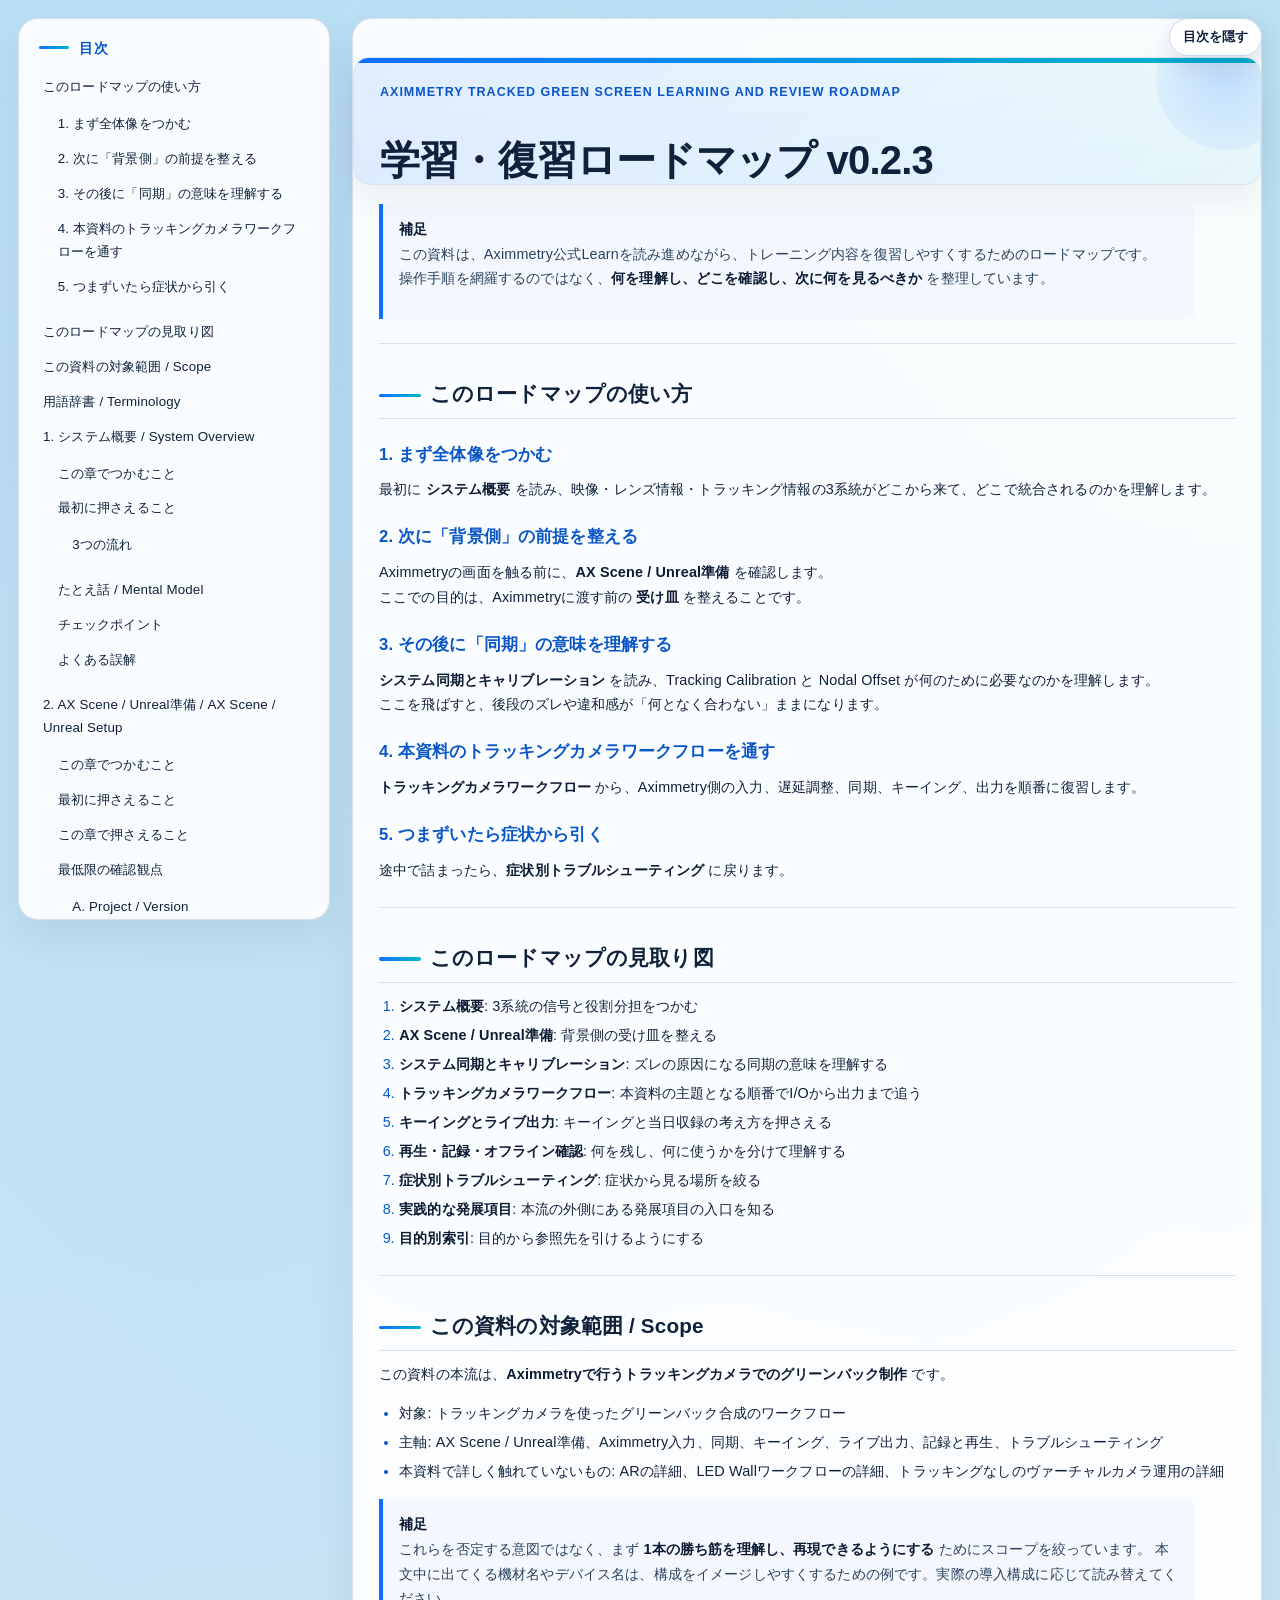
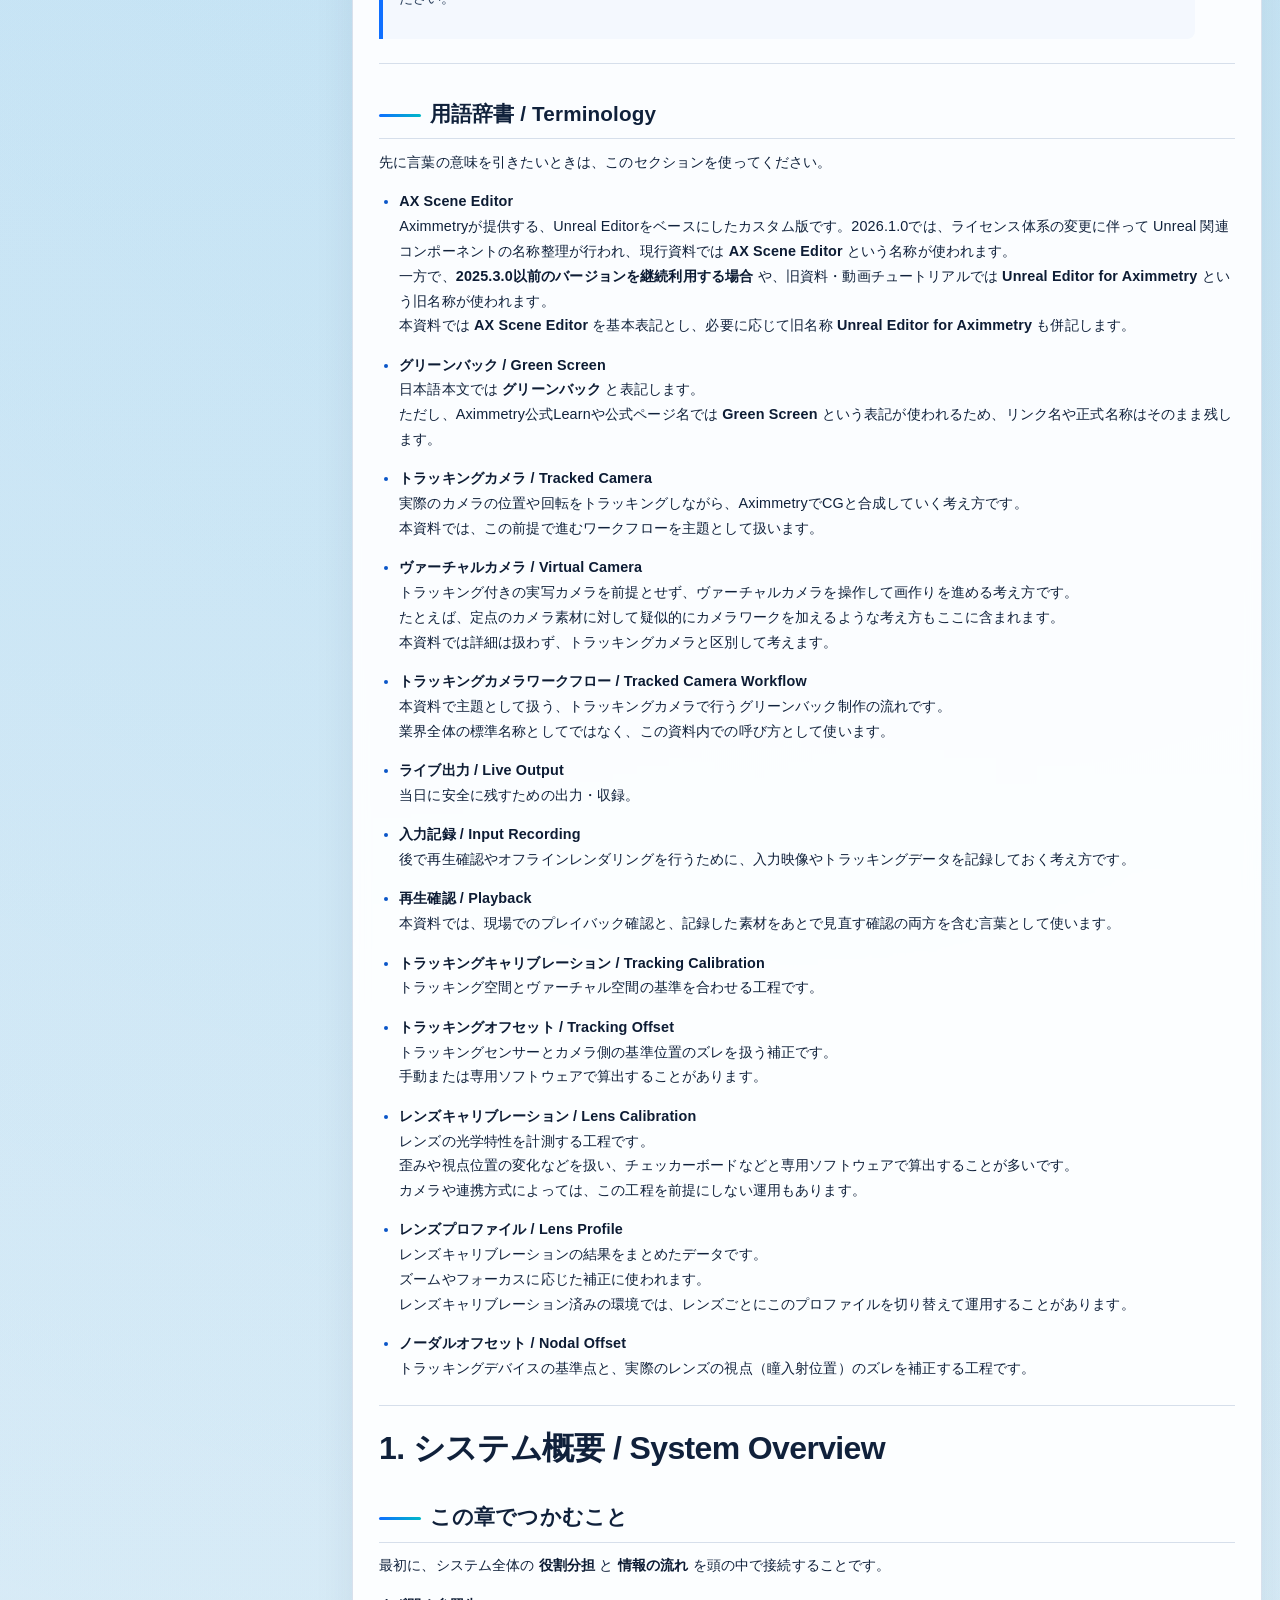
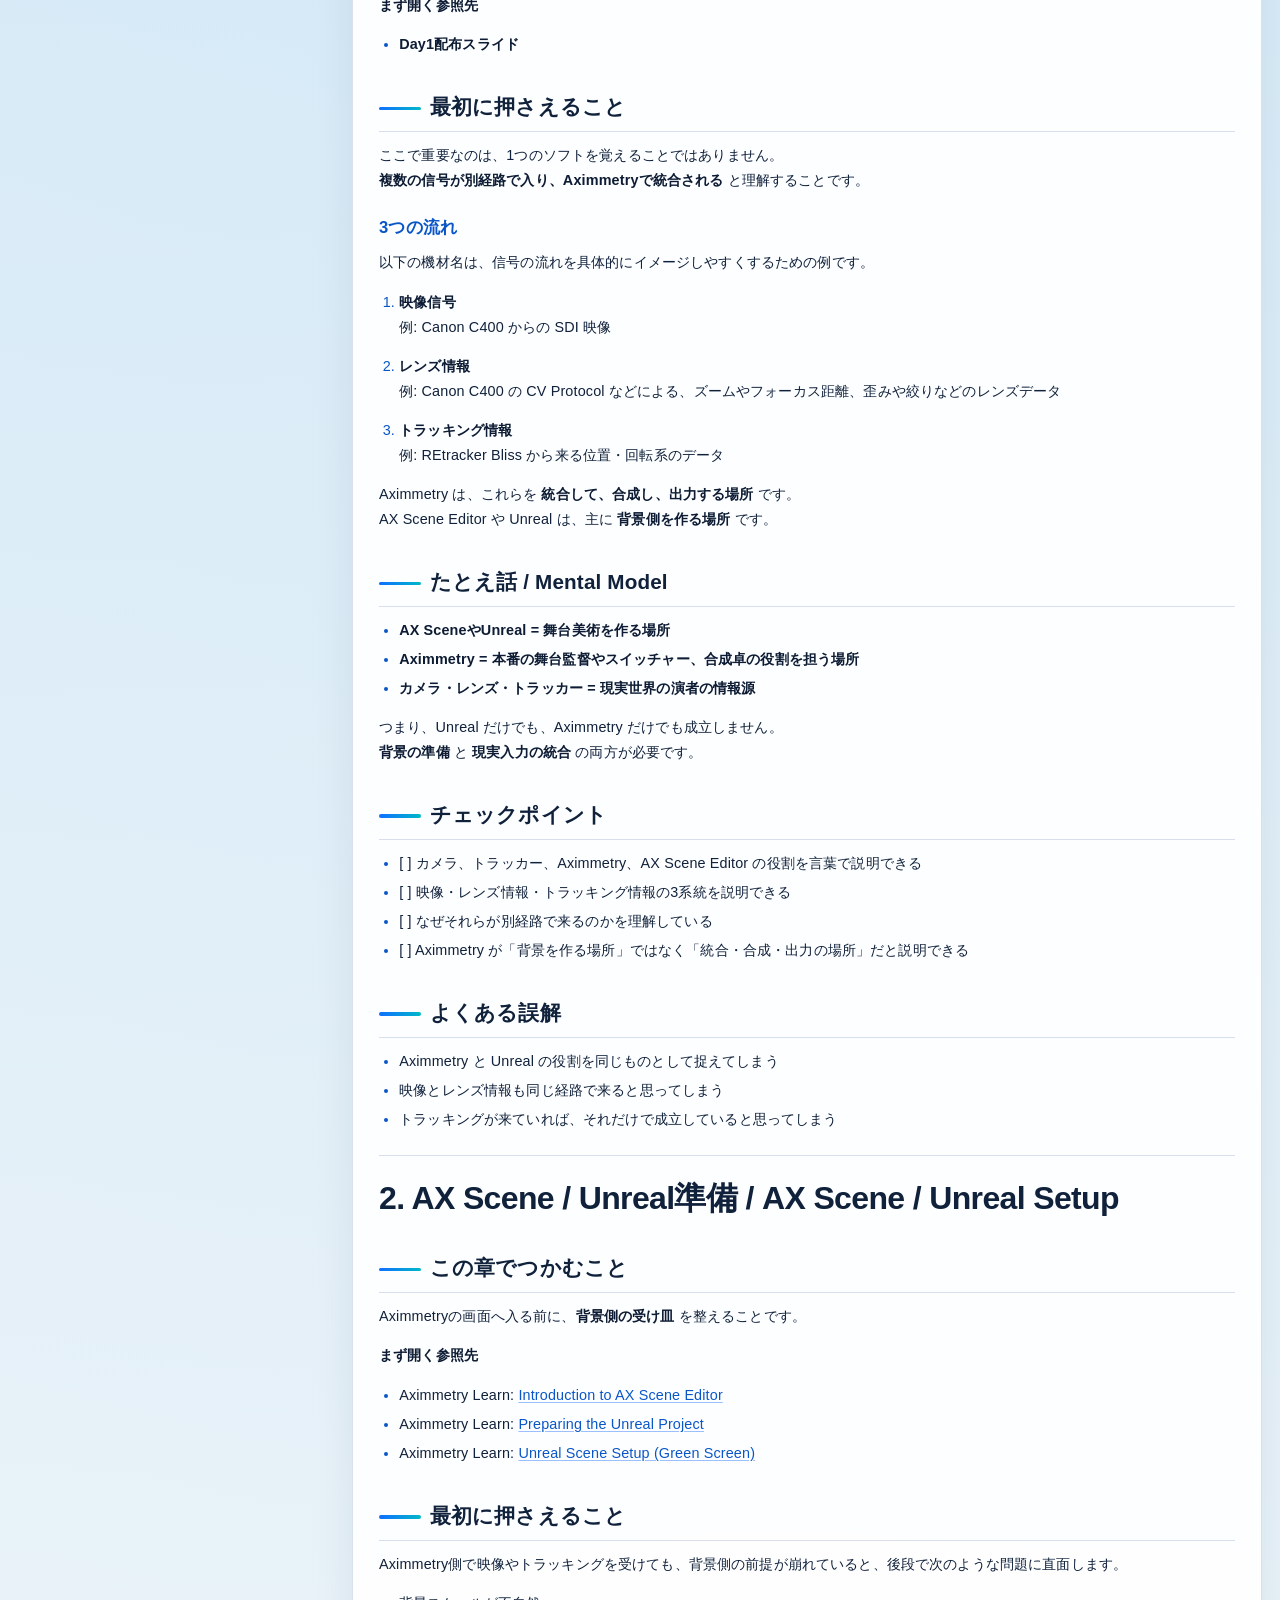
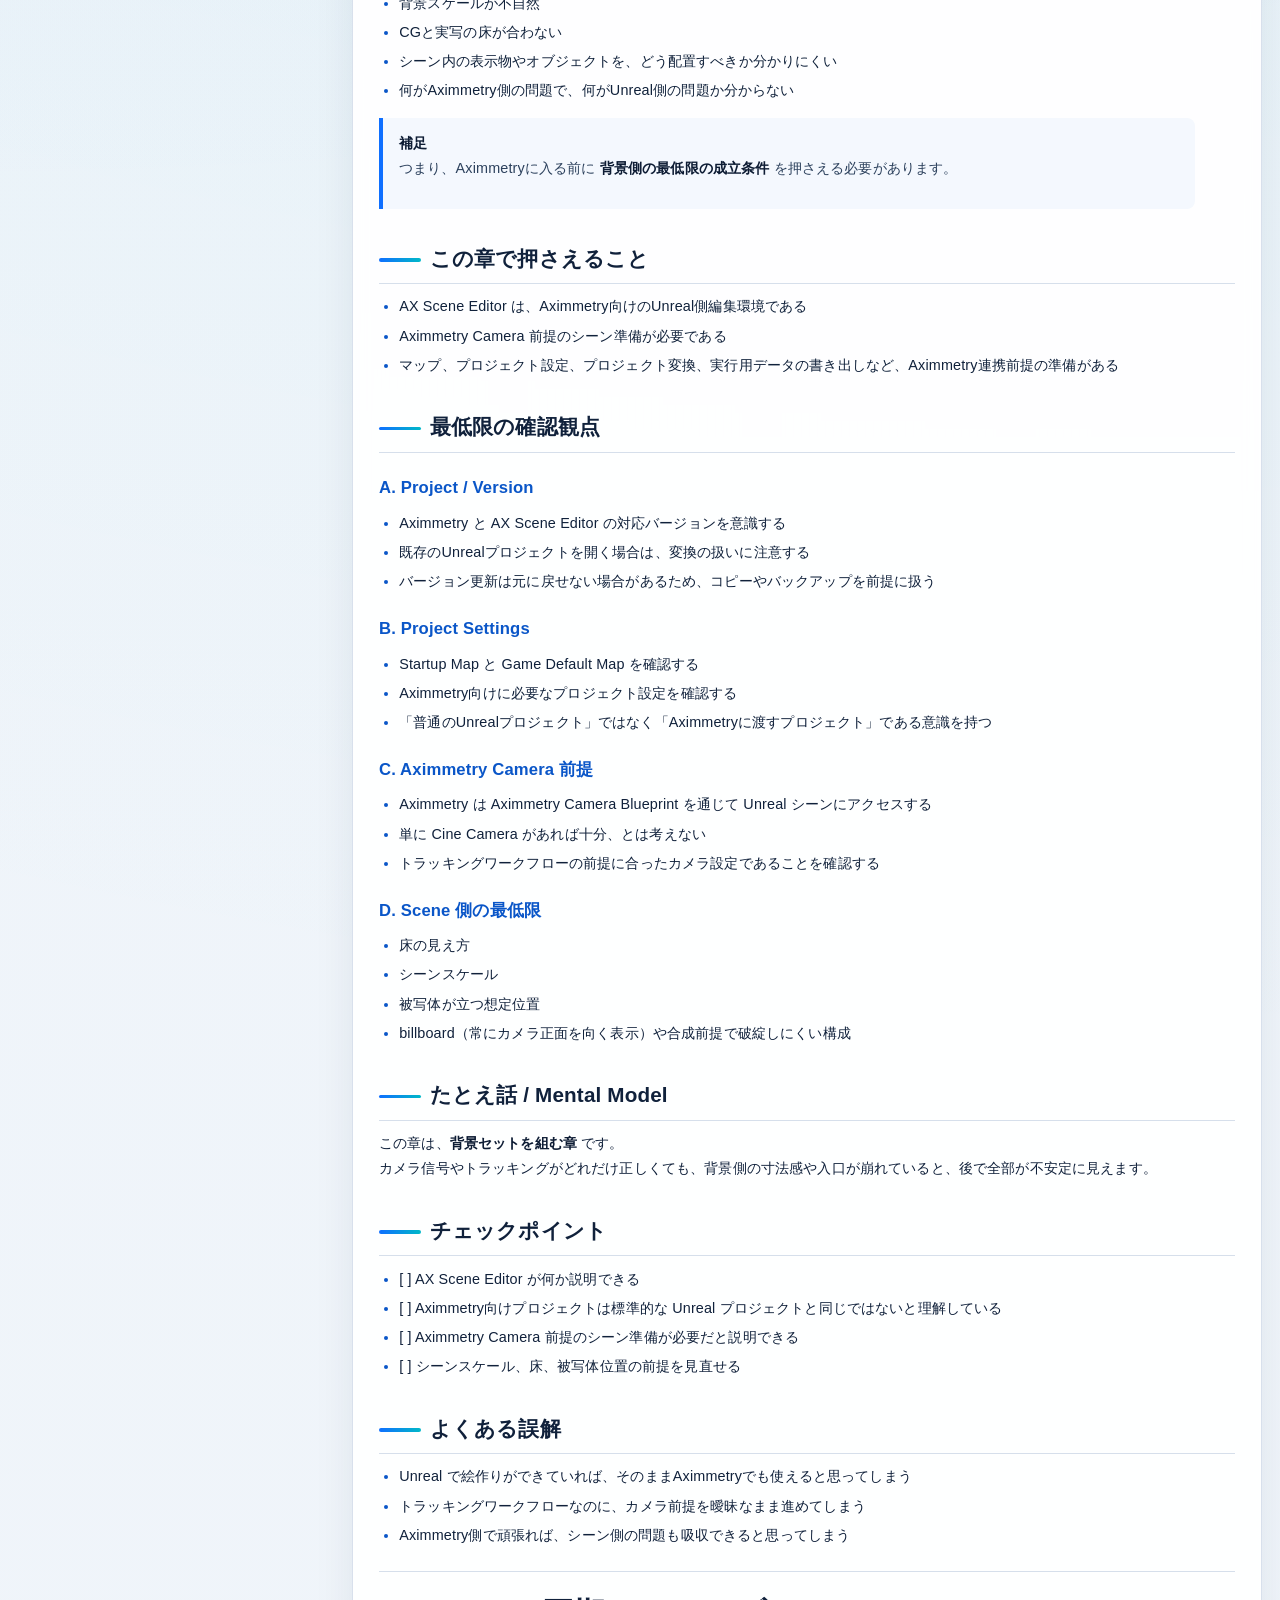
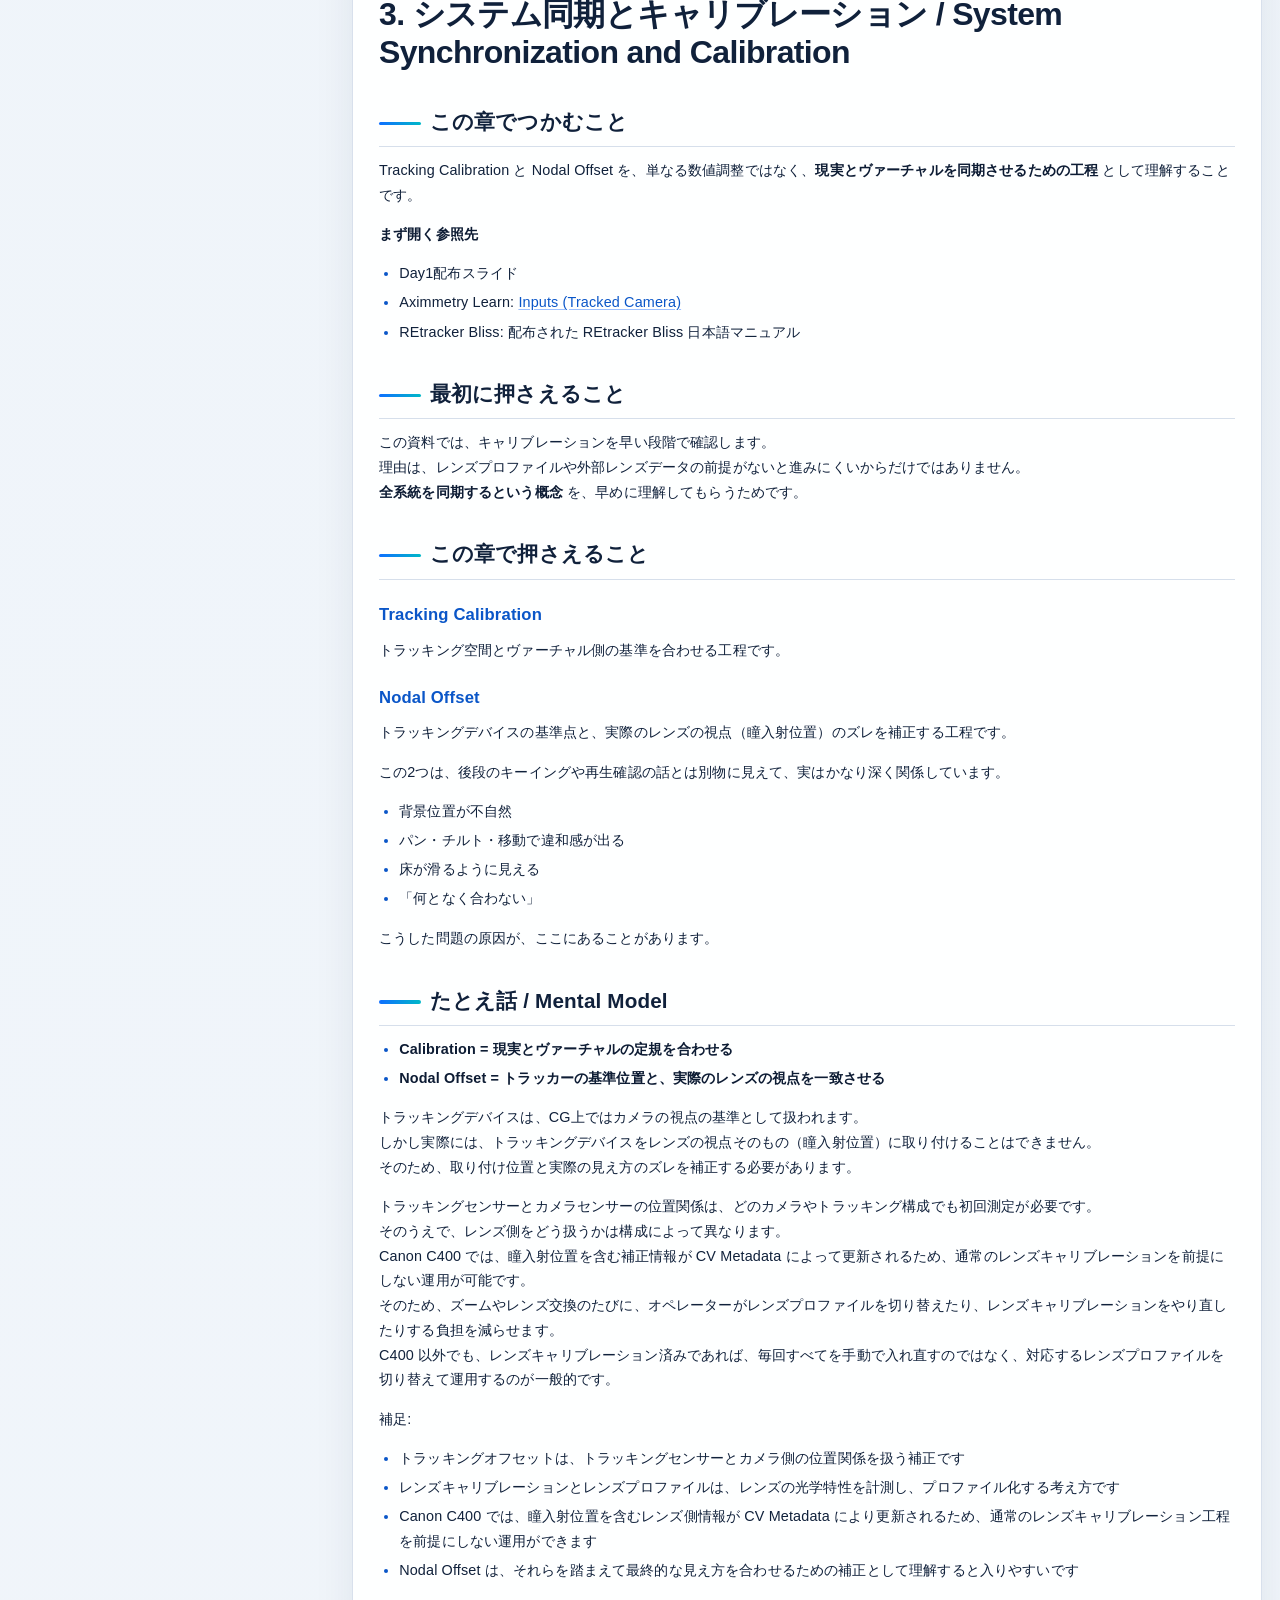
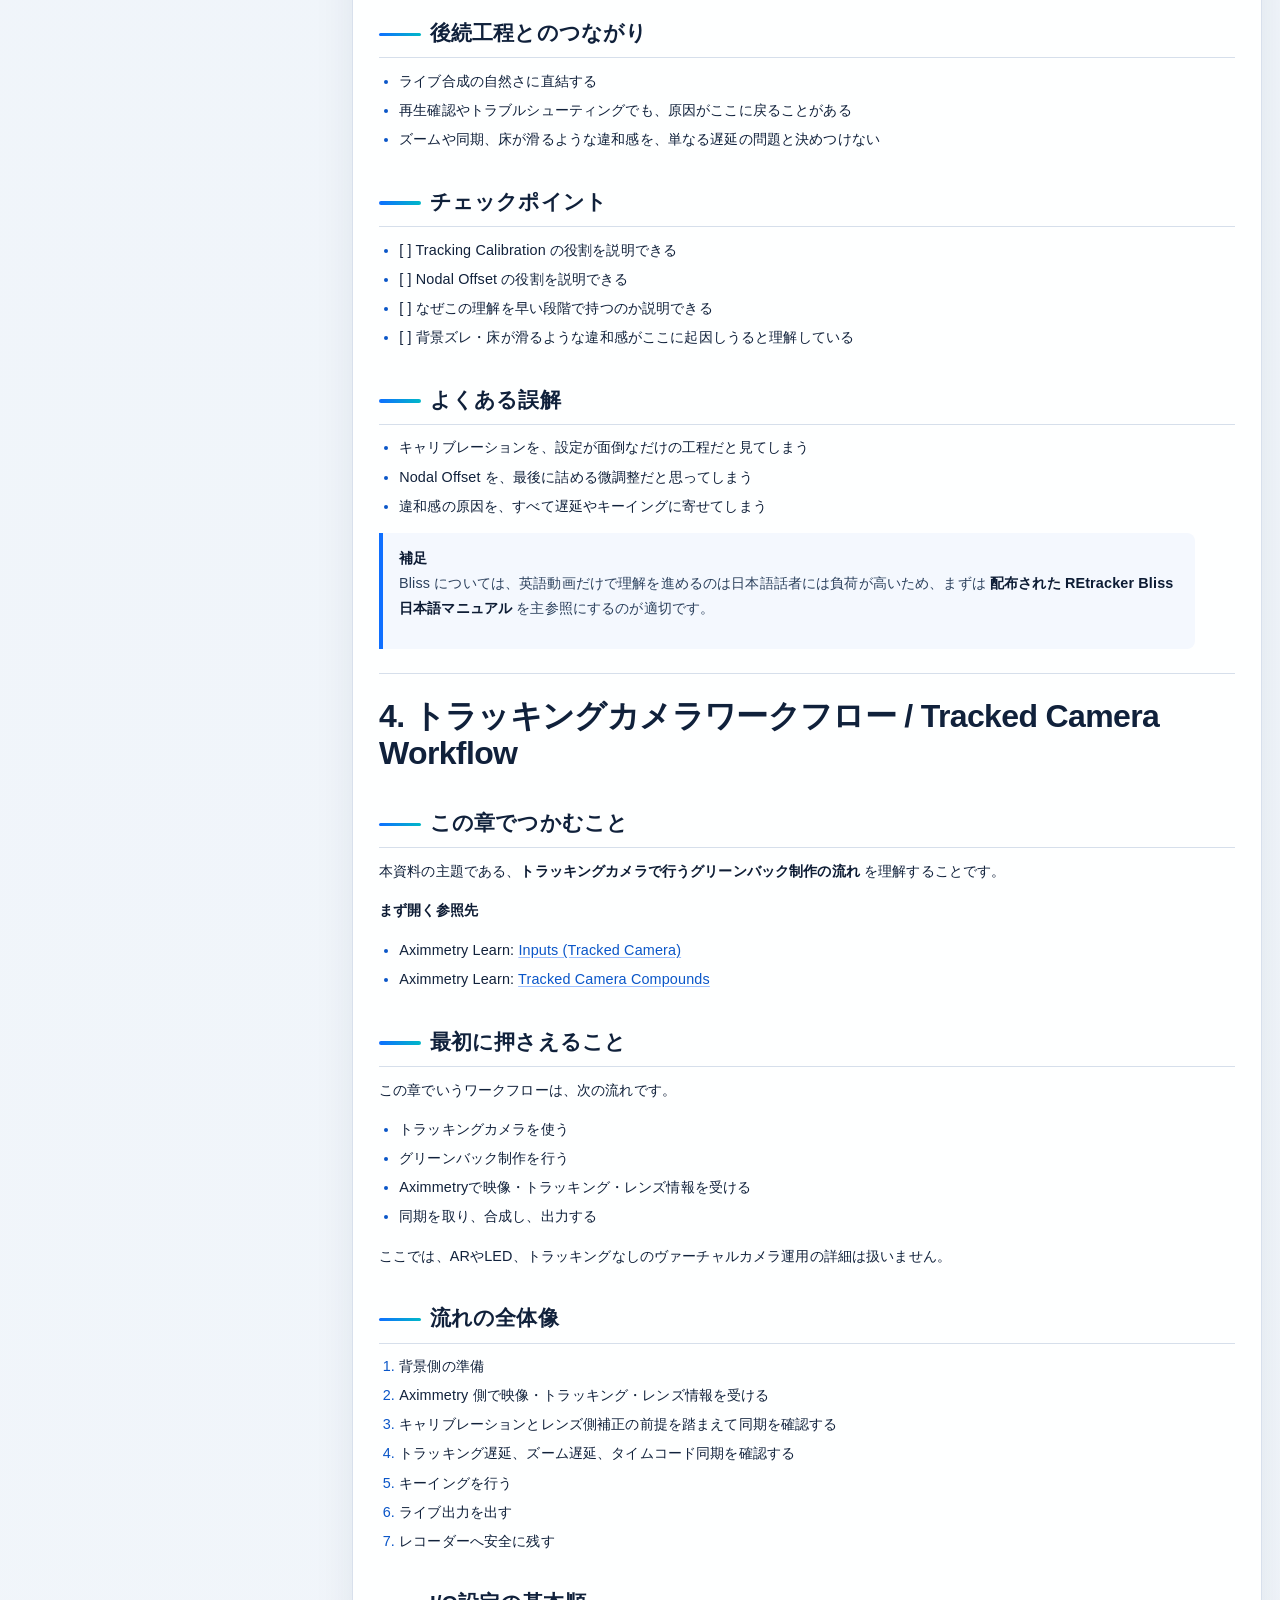
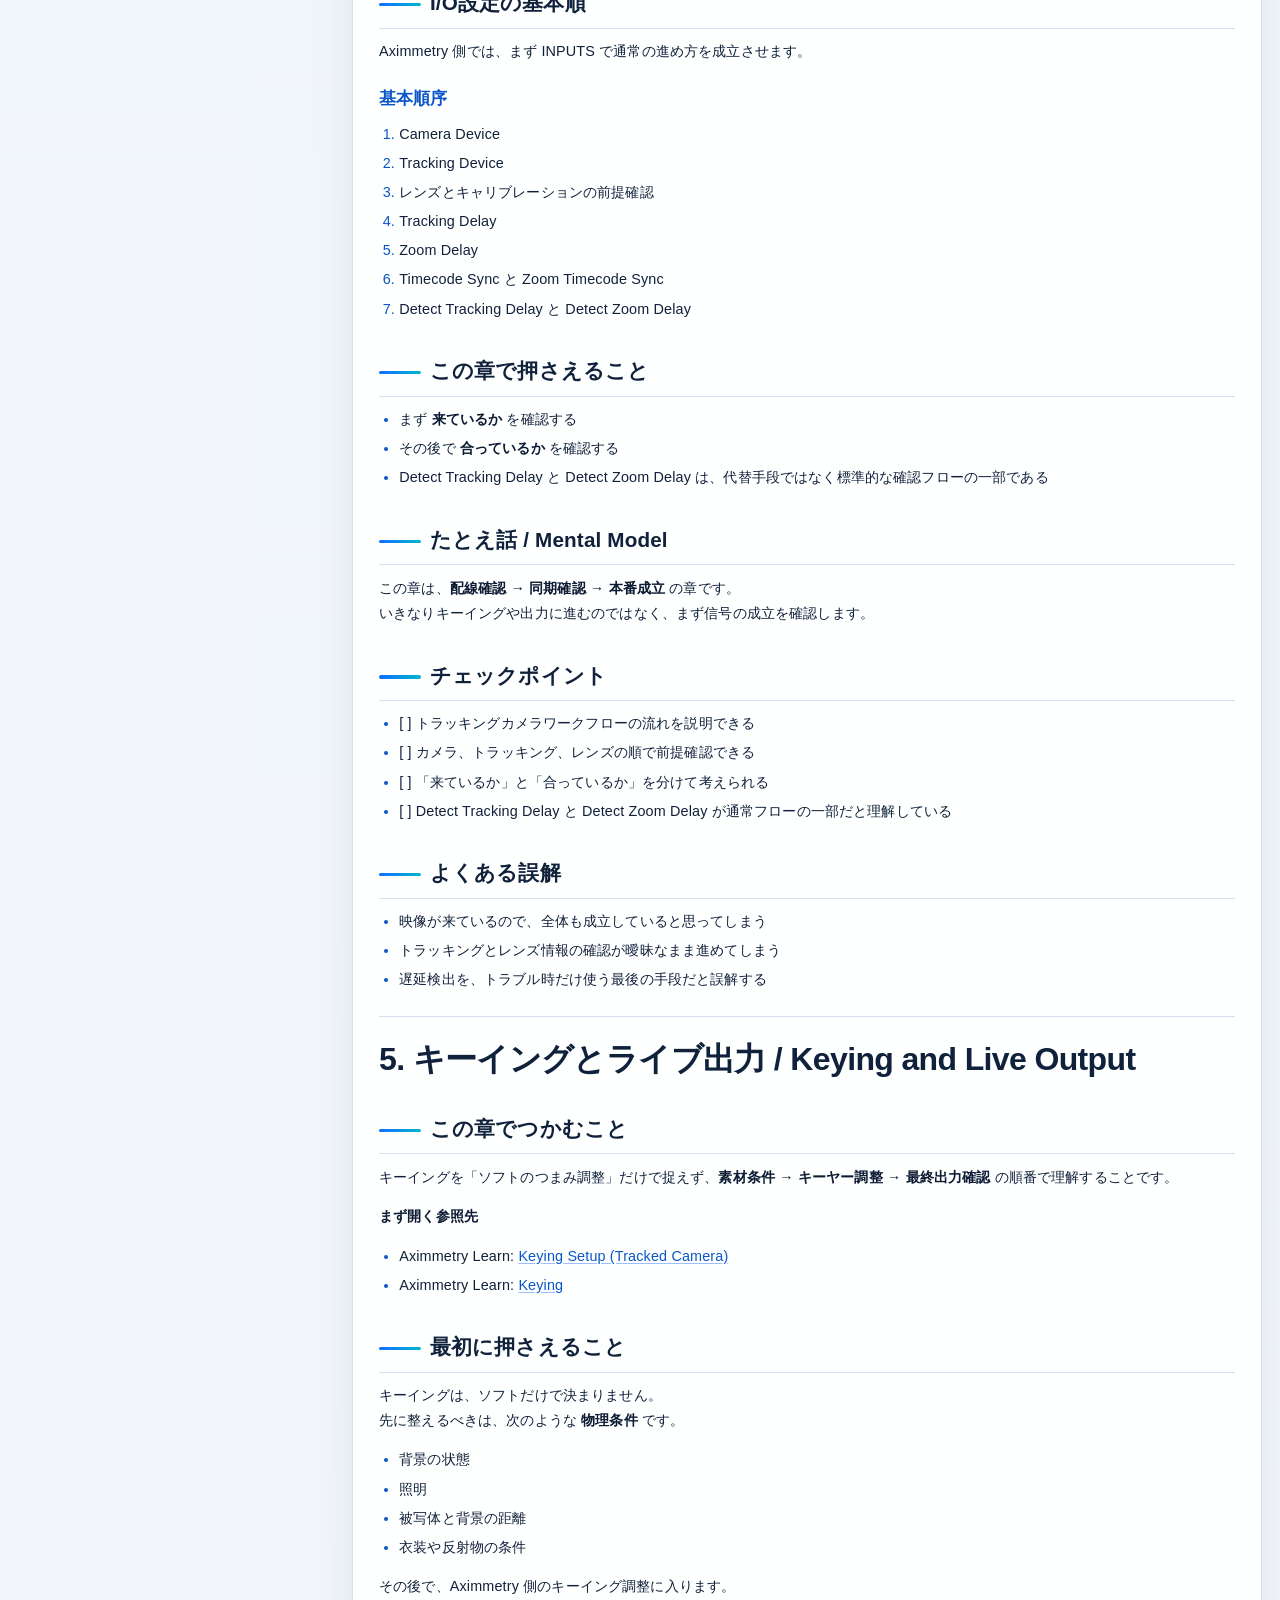
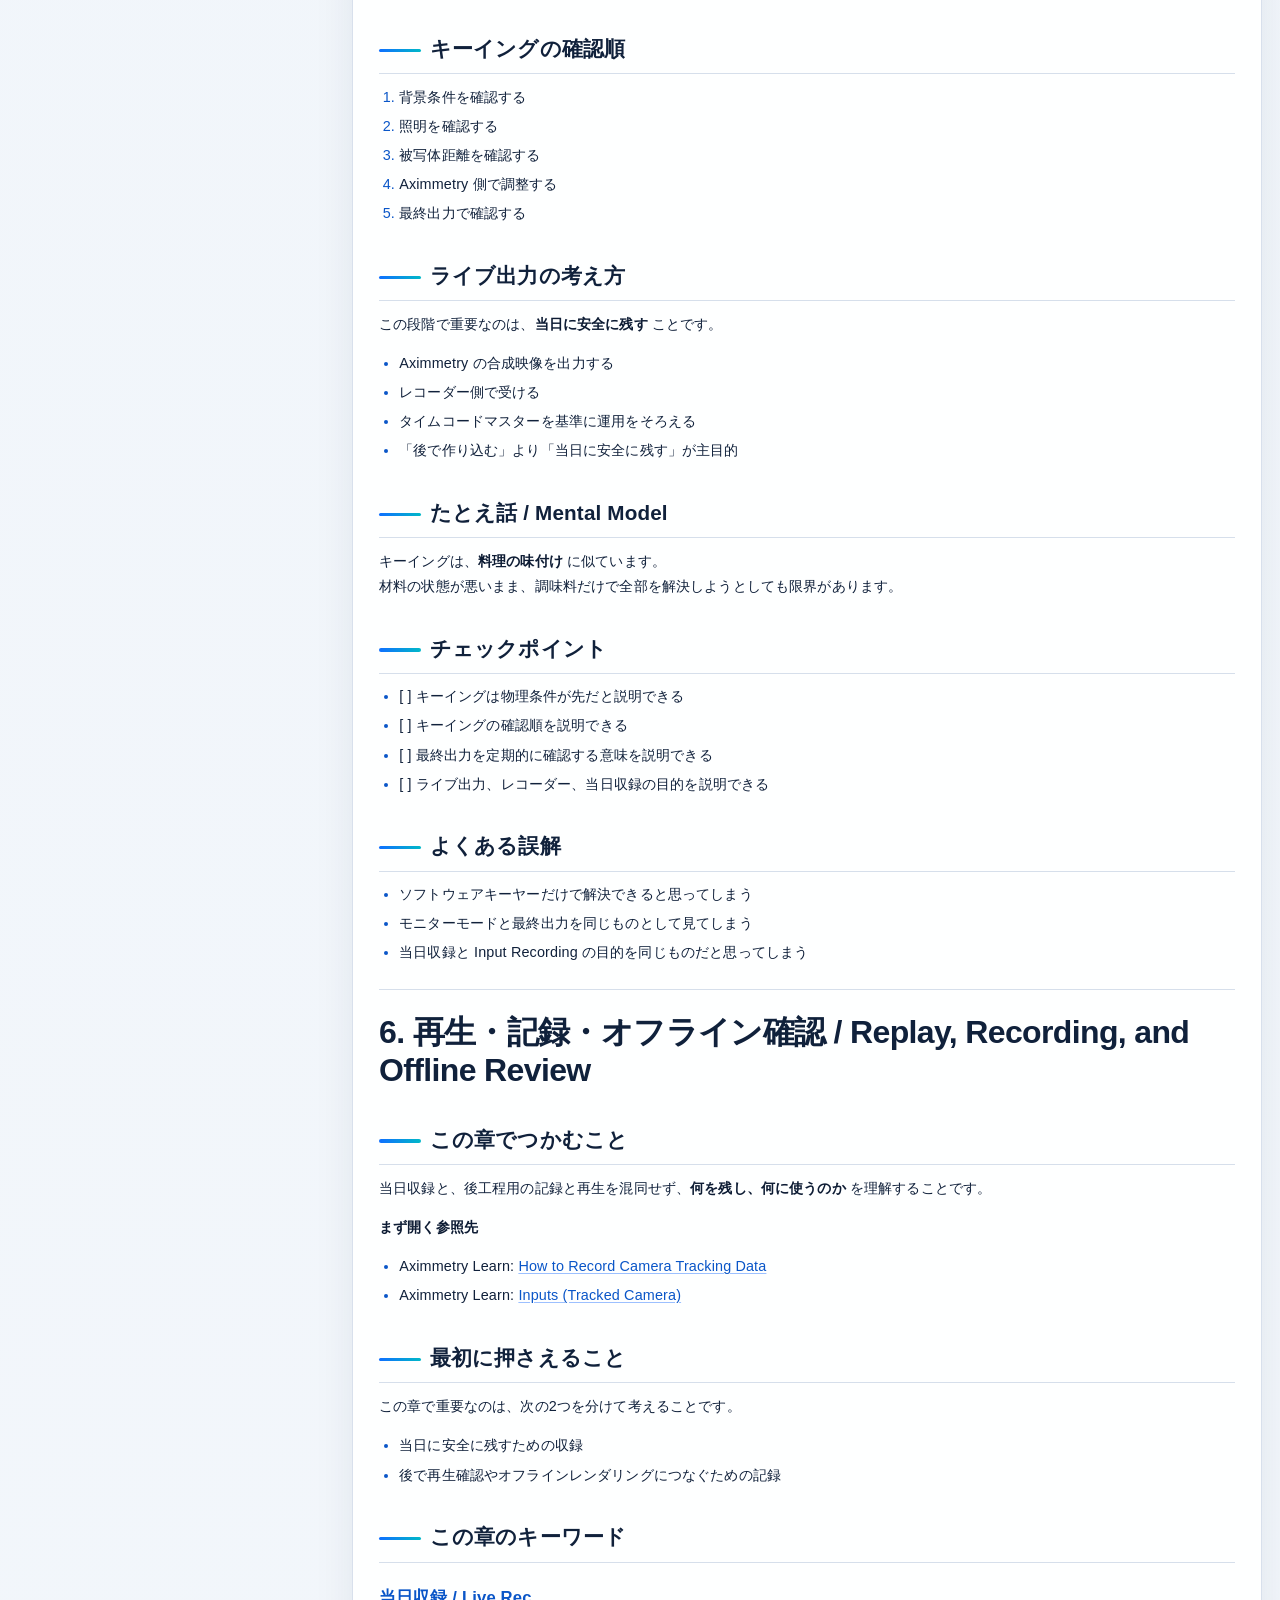
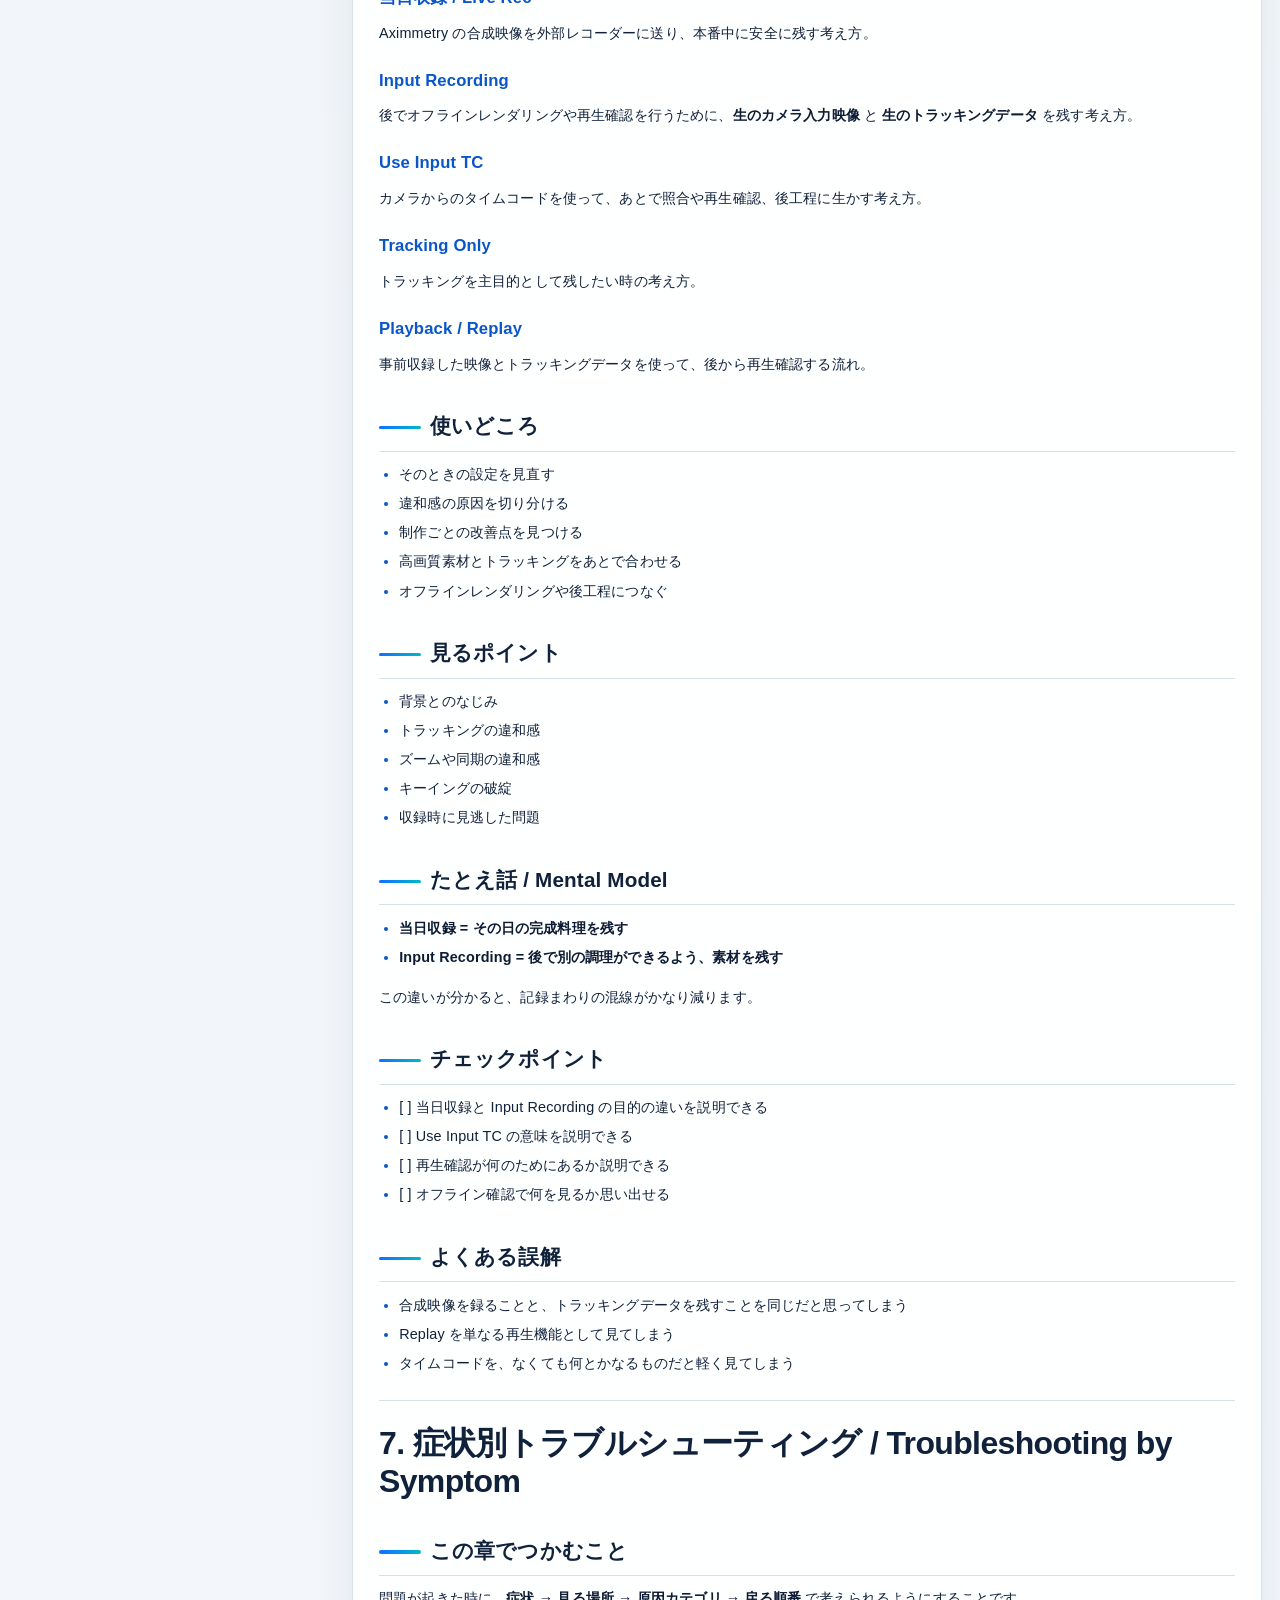
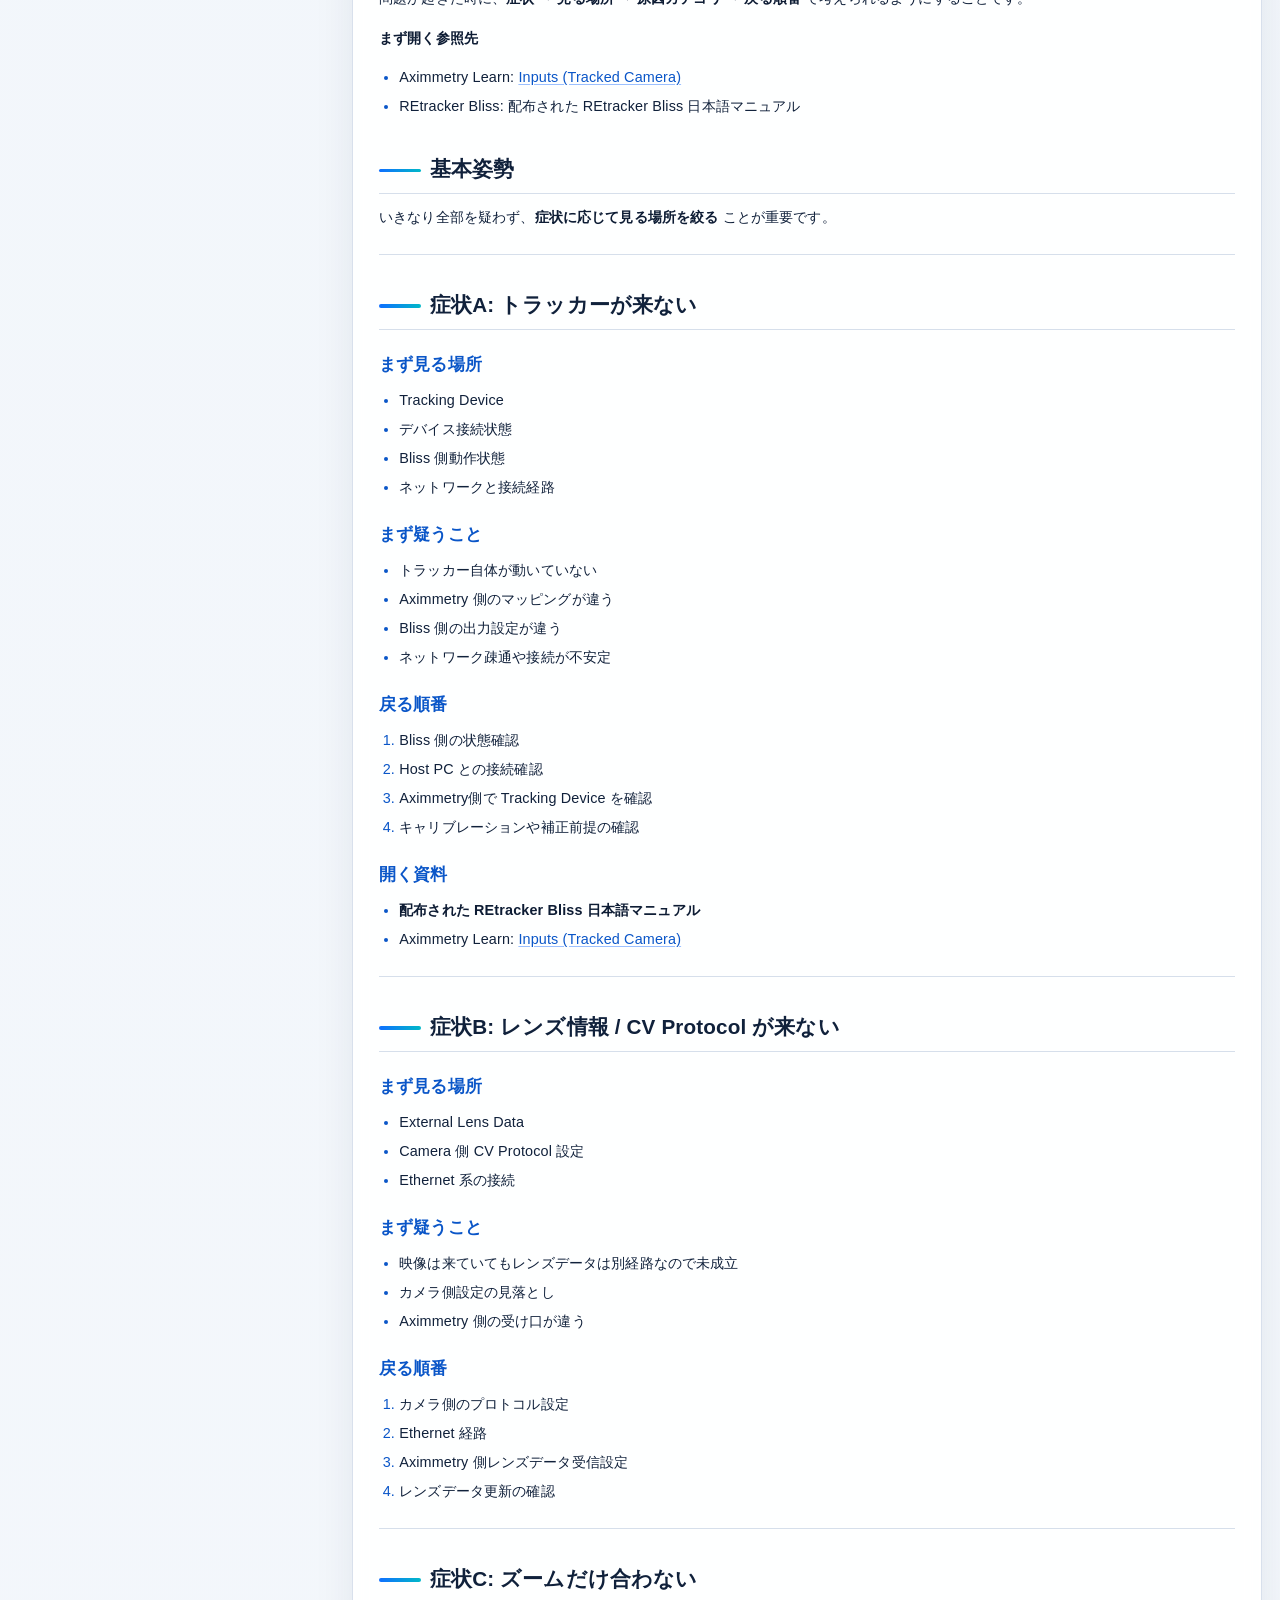
==== commit 60012f67: "Expand advanced study section" ====
--- a/site/versions/Aximmetry_Review_Guide_Integrated_v0.2.3.html
+++ b/site/versions/Aximmetry_Review_Guide_Integrated_v0.2.3.html
@@ -32,7 +32,7 @@
 }
 
 body {
-  font-family: "Segoe UI Variable Text", "Yu Gothic UI", "Meiryo", "Segoe UI", sans-serif;
+  font-family: "BIZ UDGothic", "Hiragino Sans", "Hiragino Kaku Gothic ProN", "Noto Sans JP", "Yu Gothic UI", "Meiryo", "Segoe UI", sans-serif;
   font-size: 10.8pt;
   line-height: 1.72;
   color: var(--text);
@@ -673,10 +673,8 @@
       </header>
       <main class="doc-main">
         <blockquote class="callout callout-info"><p><strong class="callout-label">補足</strong><br />
-この資料は、本資料で扱う内容を整理し、Aximmetry公式Learnやデバイス資料を開きながら、学習や復習を進めやすくするためのロードマップです。<br />
-操作画面のすべてをここに書くのではなく、<strong>何を理解し、どこを確認し、どの公式ページを次に開くべきか</strong> を簡潔に整理することを主目的にしています。<br />
-学習・復習の順路としても、用語や参照先を確認するための一覧としても使えます。
-トレーニングを受けた方の復習用としてはもちろん、一部の講義だけ受けた方や、導入説明後に抜けた内容を補いながら確認したい方にも役立つようにまとめています。</p>
+この資料は、Aximmetry公式Learnを読み進めながら、トレーニング内容を復習しやすくするためのロードマップです。<br />
+操作手順を網羅するのではなく、<strong>何を理解し、どこを確認し、次に何を見るべきか</strong> を整理しています。</p>
 </blockquote>
 <hr />
 <h2 id="_1">このロードマップの使い方</h2>
@@ -790,8 +788,10 @@
 <h1 id="1-system-overview">1. システム概要 / System Overview</h1>
 <h2 id="_3">この章でつかむこと</h2>
 <p>最初に、システム全体の <strong>役割分担</strong> と <strong>情報の流れ</strong> を頭の中で接続することです。</p>
-<p><strong>まず開く参照先</strong>
-- <strong>Day1配布スライド</strong></p>
+<p><strong>まず開く参照先</strong></p>
+<ul>
+<li><strong>Day1配布スライド</strong></li>
+</ul>
 <h2 id="_4">最初に押さえること</h2>
 <p>ここで重要なのは、1つのソフトを覚えることではありません。<br />
 <strong>複数の信号が別経路で入り、Aximmetryで統合される</strong> と理解することです。</p>
@@ -838,10 +838,12 @@
 <h1 id="2-ax-scene-unreal-ax-scene-unreal-setup">2. AX Scene / Unreal準備 / AX Scene / Unreal Setup</h1>
 <h2 id="_7">この章でつかむこと</h2>
 <p>Aximmetryの画面へ入る前に、<strong>背景側の受け皿</strong> を整えることです。</p>
-<p><strong>まず開く参照先</strong>
-- Aximmetry Learn: <a href="https://aximmetry.com/learn/virtual-production-workflow/obtaining-graphics-and-virtual-assets/creating-content-in-unreal-editor/introduction-to-unreal-editor-for-aximmetry/">Introduction to AX Scene Editor</a>
-- Aximmetry Learn: <a href="https://aximmetry.com/learn/virtual-production-workflow/obtaining-graphics-and-virtual-assets/creating-content-for-aximmetry-de/preparing-the-unreal-project/">Preparing the Unreal Project</a>
-- Aximmetry Learn: <a href="https://aximmetry.com/learn/virtual-production-workflow/green-screen-production/unreal-scene-setup-green-scre">Unreal Scene Setup (Green Screen)</a></p>
+<p><strong>まず開く参照先</strong></p>
+<ul>
+<li>Aximmetry Learn: <a href="https://aximmetry.com/learn/virtual-production-workflow/obtaining-graphics-and-virtual-assets/creating-content-in-unreal-editor/introduction-to-unreal-editor-for-aximmetry/">Introduction to AX Scene Editor</a></li>
+<li>Aximmetry Learn: <a href="https://aximmetry.com/learn/virtual-production-workflow/obtaining-graphics-and-virtual-assets/creating-content-for-aximmetry-de/preparing-the-unreal-project/">Preparing the Unreal Project</a></li>
+<li>Aximmetry Learn: <a href="https://aximmetry.com/learn/virtual-production-workflow/green-screen-production/unreal-scene-setup-green-scre">Unreal Scene Setup (Green Screen)</a></li>
+</ul>
 <h2 id="_8">最初に押さえること</h2>
 <p>Aximmetry側で映像やトラッキングを受けても、背景側の前提が崩れていると、後段で次のような問題に直面します。</p>
 <ul>
@@ -904,11 +906,13 @@
 <hr />
 <h1 id="3-system-synchronization-and-calibration">3. システム同期とキャリブレーション / System Synchronization and Calibration</h1>
 <h2 id="_13">この章でつかむこと</h2>
-<p>Tracking Calibration と Nodal Offset は、単なる数値調整ではなく、<strong>現実とヴァーチャルを同期させるための工程</strong> だと理解することです。</p>
-<p><strong>まず開く参照先</strong>
-- <strong>Day1配布スライド</strong>
-- Aximmetry Learn: <a href="https://aximmetry.com/learn/virtual-production-workflow/green-screen-production/tracked-camera-workflow/inputs-tracked-camera/">Inputs (Tracked Camera)</a>
-- REtracker Bliss: <strong>配布された REtracker Bliss 日本語マニュアル</strong></p>
+<p>Tracking Calibration と Nodal Offset を、単なる数値調整ではなく、<strong>現実とヴァーチャルを同期させるための工程</strong> として理解することです。</p>
+<p><strong>まず開く参照先</strong></p>
+<ul>
+<li>Day1配布スライド</li>
+<li>Aximmetry Learn: <a href="https://aximmetry.com/learn/virtual-production-workflow/green-screen-production/tracked-camera-workflow/inputs-tracked-camera/">Inputs (Tracked Camera)</a></li>
+<li>REtracker Bliss: 配布された REtracker Bliss 日本語マニュアル</li>
+</ul>
 <h2 id="_14">最初に押さえること</h2>
 <p>この資料では、キャリブレーションを早い段階で確認します。<br />
 理由は、レンズプロファイルや外部レンズデータの前提がないと進みにくいからだけではありません。<br />
@@ -972,9 +976,11 @@
 <h1 id="4-tracked-camera-workflow">4. トラッキングカメラワークフロー / Tracked Camera Workflow</h1>
 <h2 id="_19">この章でつかむこと</h2>
 <p>本資料の主題である、<strong>トラッキングカメラで行うグリーンバック制作の流れ</strong> を理解することです。</p>
-<p><strong>まず開く参照先</strong>
-- Aximmetry Learn: <a href="https://aximmetry.com/learn/virtual-production-workflow/green-screen-production/tracked-camera-workflow/inputs-tracked-camera/">Inputs (Tracked Camera)</a>
-- Aximmetry Learn: <a href="https://aximmetry.com/learn/virtual-production-workflow/green-screen-production/tracked-camera-workflow/tracked-camera-compounds/">Tracked Camera Compounds</a></p>
+<p><strong>まず開く参照先</strong></p>
+<ul>
+<li>Aximmetry Learn: <a href="https://aximmetry.com/learn/virtual-production-workflow/green-screen-production/tracked-camera-workflow/inputs-tracked-camera/">Inputs (Tracked Camera)</a></li>
+<li>Aximmetry Learn: <a href="https://aximmetry.com/learn/virtual-production-workflow/green-screen-production/tracked-camera-workflow/tracked-camera-compounds/">Tracked Camera Compounds</a></li>
+</ul>
 <h2 id="_20">最初に押さえること</h2>
 <p>この章でいうワークフローは、次の流れです。</p>
 <ul>
@@ -1032,9 +1038,11 @@
 <h1 id="5-keying-and-live-output">5. キーイングとライブ出力 / Keying and Live Output</h1>
 <h2 id="_26">この章でつかむこと</h2>
 <p>キーイングを「ソフトのつまみ調整」だけで捉えず、<strong>素材条件 → キーヤー調整 → 最終出力確認</strong> の順番で理解することです。</p>
-<p><strong>まず開く参照先</strong>
-- Aximmetry Learn: <a href="https://aximmetry.com/learn/virtual-production-workflow/green-screen-production/tracked-camera-workflow/keying-setup-tracked-camera/">Keying Setup (Tracked Camera)</a>
-- Aximmetry Learn: <a href="https://aximmetry.com/learn/virtual-production-workflow/green-screen-production/keying/keying/">Keying</a></p>
+<p><strong>まず開く参照先</strong></p>
+<ul>
+<li>Aximmetry Learn: <a href="https://aximmetry.com/learn/virtual-production-workflow/green-screen-production/tracked-camera-workflow/keying-setup-tracked-camera/">Keying Setup (Tracked Camera)</a></li>
+<li>Aximmetry Learn: <a href="https://aximmetry.com/learn/virtual-production-workflow/green-screen-production/keying/keying/">Keying</a></li>
+</ul>
 <h2 id="_27">最初に押さえること</h2>
 <p>キーイングは、ソフトだけで決まりません。<br />
 先に整えるべきは、次のような <strong>物理条件</strong> です。</p>
@@ -1081,9 +1089,11 @@
 <h1 id="6-replay-recording-and-offline-review">6. 再生・記録・オフライン確認 / Replay, Recording, and Offline Review</h1>
 <h2 id="_32">この章でつかむこと</h2>
 <p>当日収録と、後工程用の記録と再生を混同せず、<strong>何を残し、何に使うのか</strong> を理解することです。</p>
-<p><strong>まず開く参照先</strong>
-- Aximmetry Learn: <a href="https://aximmetry.com/learn/virtual-production-workflow/setting-up-inputs-outputs-for-virtual-production/video/recording/how-to-record-camera-tracking-data/">How to Record Camera Tracking Data</a>
-- Aximmetry Learn: <a href="https://aximmetry.com/learn/virtual-production-workflow/green-screen-production/tracked-camera-workflow/inputs-tracked-camera/">Inputs (Tracked Camera)</a></p>
+<p><strong>まず開く参照先</strong></p>
+<ul>
+<li>Aximmetry Learn: <a href="https://aximmetry.com/learn/virtual-production-workflow/setting-up-inputs-outputs-for-virtual-production/video/recording/how-to-record-camera-tracking-data/">How to Record Camera Tracking Data</a></li>
+<li>Aximmetry Learn: <a href="https://aximmetry.com/learn/virtual-production-workflow/green-screen-production/tracked-camera-workflow/inputs-tracked-camera/">Inputs (Tracked Camera)</a></li>
+</ul>
 <h2 id="_33">最初に押さえること</h2>
 <p>この章で重要なのは、次の2つを分けて考えることです。</p>
 <ul>
@@ -1140,9 +1150,11 @@
 <h1 id="7-troubleshooting-by-symptom">7. 症状別トラブルシューティング / Troubleshooting by Symptom</h1>
 <h2 id="_39">この章でつかむこと</h2>
 <p>問題が起きた時に、<strong>症状 → 見る場所 → 原因カテゴリ → 戻る順番</strong> で考えられるようにすることです。</p>
-<p><strong>まず開く参照先</strong>
-- Aximmetry Learn: <a href="https://aximmetry.com/learn/virtual-production-workflow/green-screen-production/tracked-camera-workflow/inputs-tracked-camera/">Inputs (Tracked Camera)</a>
-- REtracker Bliss: <strong>配布された REtracker Bliss 日本語マニュアル</strong></p>
+<p><strong>まず開く参照先</strong></p>
+<ul>
+<li>Aximmetry Learn: <a href="https://aximmetry.com/learn/virtual-production-workflow/green-screen-production/tracked-camera-workflow/inputs-tracked-camera/">Inputs (Tracked Camera)</a></li>
+<li>REtracker Bliss: 配布された REtracker Bliss 日本語マニュアル</li>
+</ul>
 <h2 id="_40">基本姿勢</h2>
 <p>いきなり全部を疑わず、<strong>症状に応じて見る場所を絞る</strong> ことが重要です。</p>
 <hr />
@@ -1171,7 +1183,6 @@
 <h3 id="_44">開く資料</h3>
 <ul>
 <li><strong>配布された REtracker Bliss 日本語マニュアル</strong></li>
-<li>REtracker Official Tutorials: <a href="https://www.retracker.co/tutorials">Tutorials</a></li>
 <li>Aximmetry Learn: <a href="https://aximmetry.com/learn/virtual-production-workflow/green-screen-production/tracked-camera-workflow/inputs-tracked-camera/">Inputs (Tracked Camera)</a></li>
 </ul>
 <hr />
@@ -1272,9 +1283,11 @@
 <h1 id="8-practical-extensions">8. 実践的な発展項目 / Practical Extensions</h1>
 <h2 id="_58">この章でつかむこと</h2>
 <p>本流であるトラッキングカメラでのグリーンバックワークフローを理解した上で、<strong>AX Scene EditorやUnreal側へ少しだけ手を伸ばす</strong> ための入口を持つことです。</p>
-<p><strong>まず開く参照先</strong>
-- Aximmetry Learn: <a href="https://aximmetry.com/learn/virtual-production-workflow/obtaining-graphics-and-virtual-assets/creating-content-in-unreal-editor/introduction-to-unreal-editor-for-aximmetry/">Introduction to AX Scene Editor</a>
-- Aximmetry Learn: <a href="https://aximmetry.com/learn/virtual-production-workflow/obtaining-graphics-and-virtual-assets/creating-content-for-aximmetry-de/preparing-the-unreal-project/">Preparing the Unreal Project</a></p>
+<p><strong>まず開く参照先</strong></p>
+<ul>
+<li>Aximmetry Learn: <a href="https://aximmetry.com/learn/virtual-production-workflow/obtaining-graphics-and-virtual-assets/creating-content-in-unreal-editor/introduction-to-unreal-editor-for-aximmetry/">Introduction to AX Scene Editor</a></li>
+<li>Aximmetry Learn: <a href="https://aximmetry.com/learn/virtual-production-workflow/obtaining-graphics-and-virtual-assets/creating-content-for-aximmetry-de/preparing-the-unreal-project/">Preparing the Unreal Project</a></li>
+</ul>
 <h2 id="_59">この章の位置づけ</h2>
 <p>ここはメインワークフローの土台ではなく、<strong>発展項目</strong> です。<br />
 最初の1周では無理に触れず、本流を通せてから戻ってくれば十分です。<br />
@@ -1347,12 +1360,10 @@
 <ol>
 <li><strong>配布された REtracker Bliss 日本語マニュアル</strong></li>
 <li>公式製品ページ</li>
-<li>公式チュートリアル</li>
 </ol>
 <h3 id="_68">公式ページ</h3>
 <ul>
 <li><a href="https://www.retracker.co/retracker-bliss">REtracker BLISS product page</a></li>
-<li><a href="https://www.retracker.co/tutorials">REtracker Tutorials</a></li>
 </ul>
 <blockquote class="callout callout-info"><p><strong class="callout-label">補足</strong><br />
 日本語話者にとっては、Bliss の英語動画だけで再現するのは難しいため、まずは <strong>配布された REtracker Bliss 日本語マニュアル</strong> を主参照にするのが望ましいです。</p>
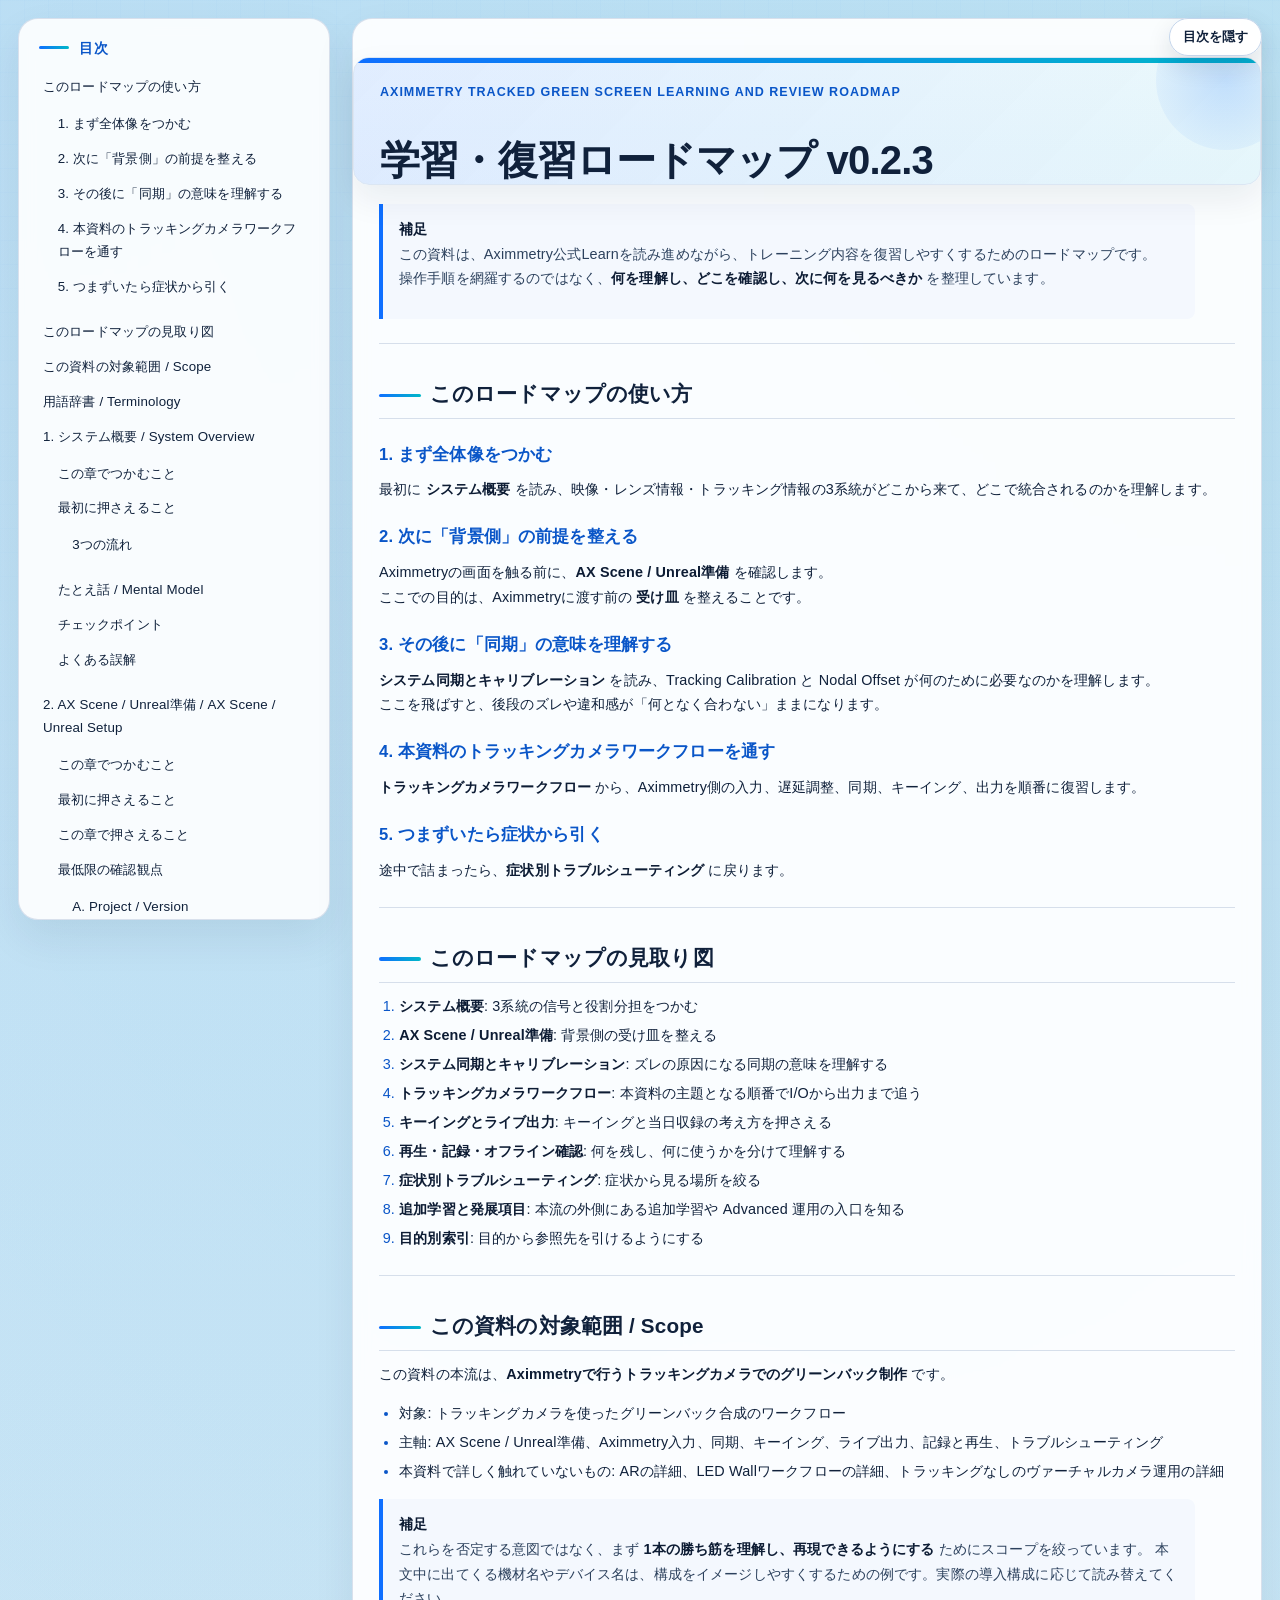
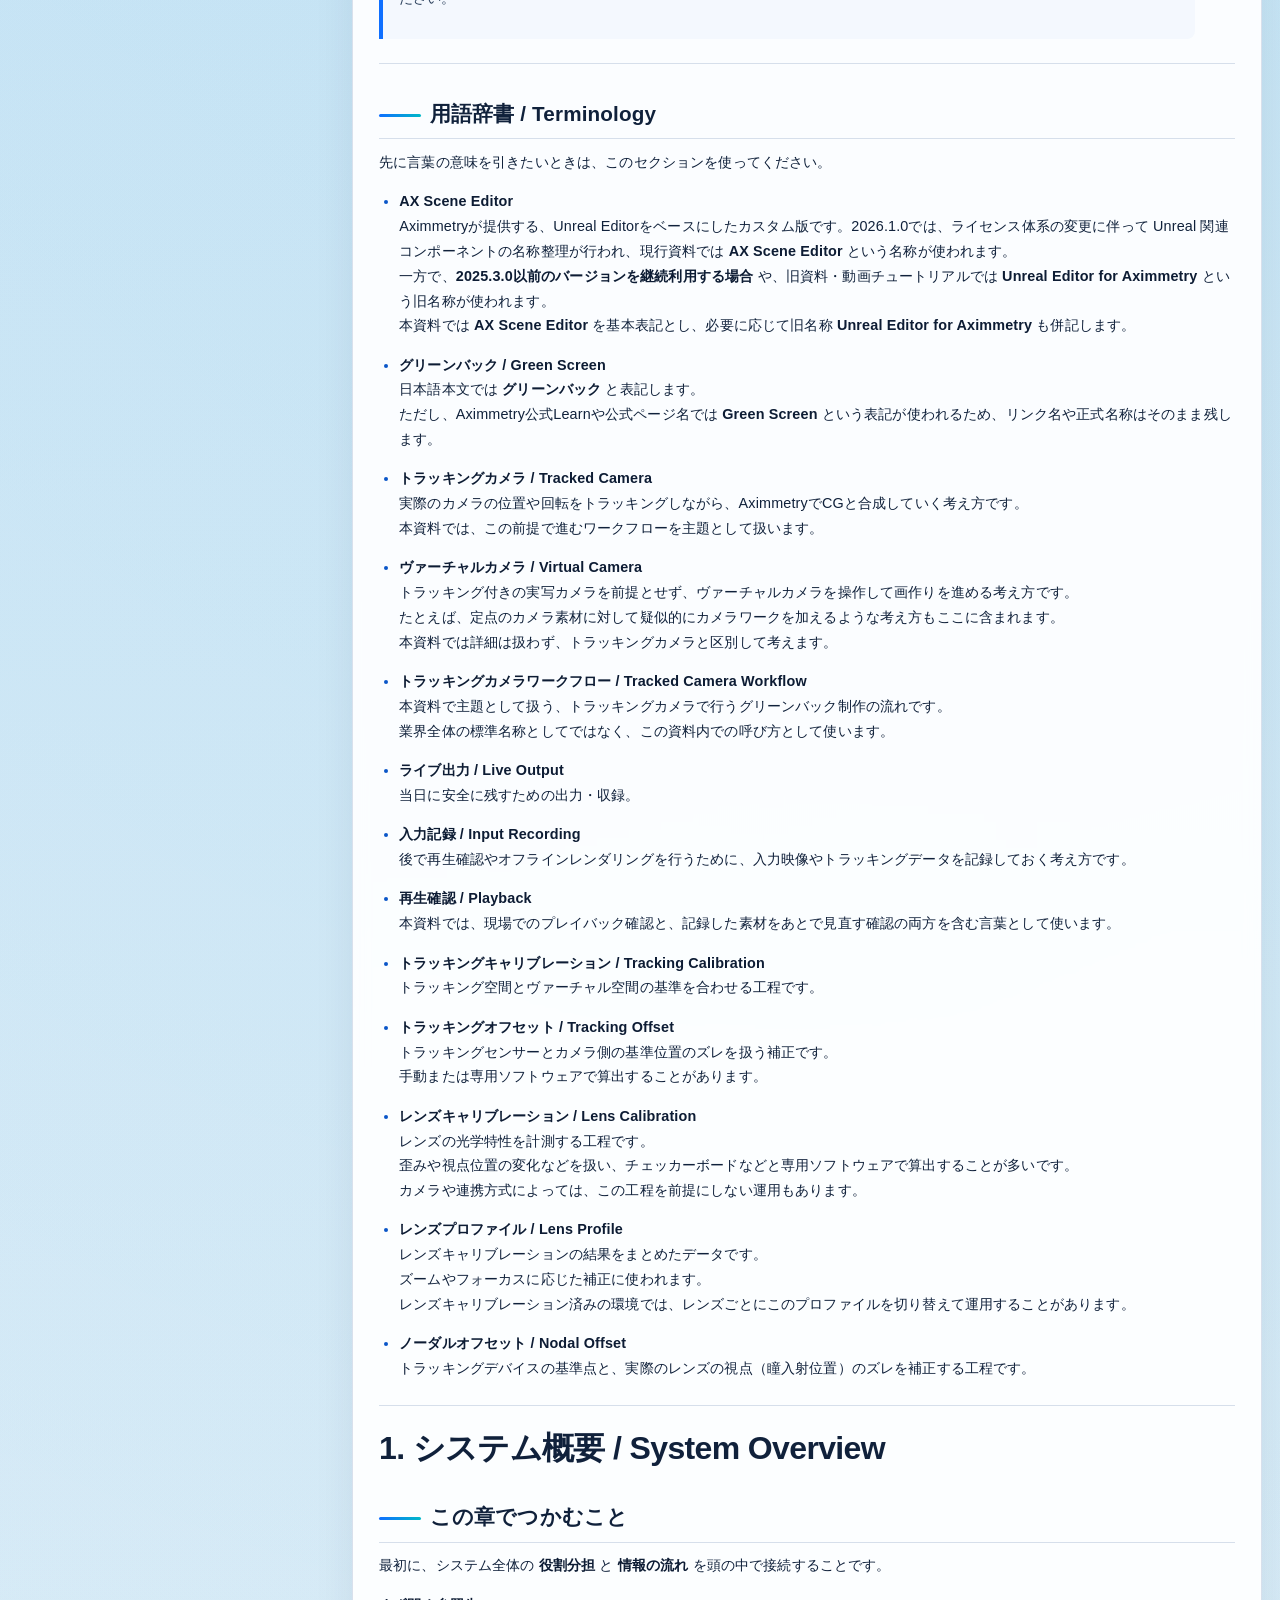
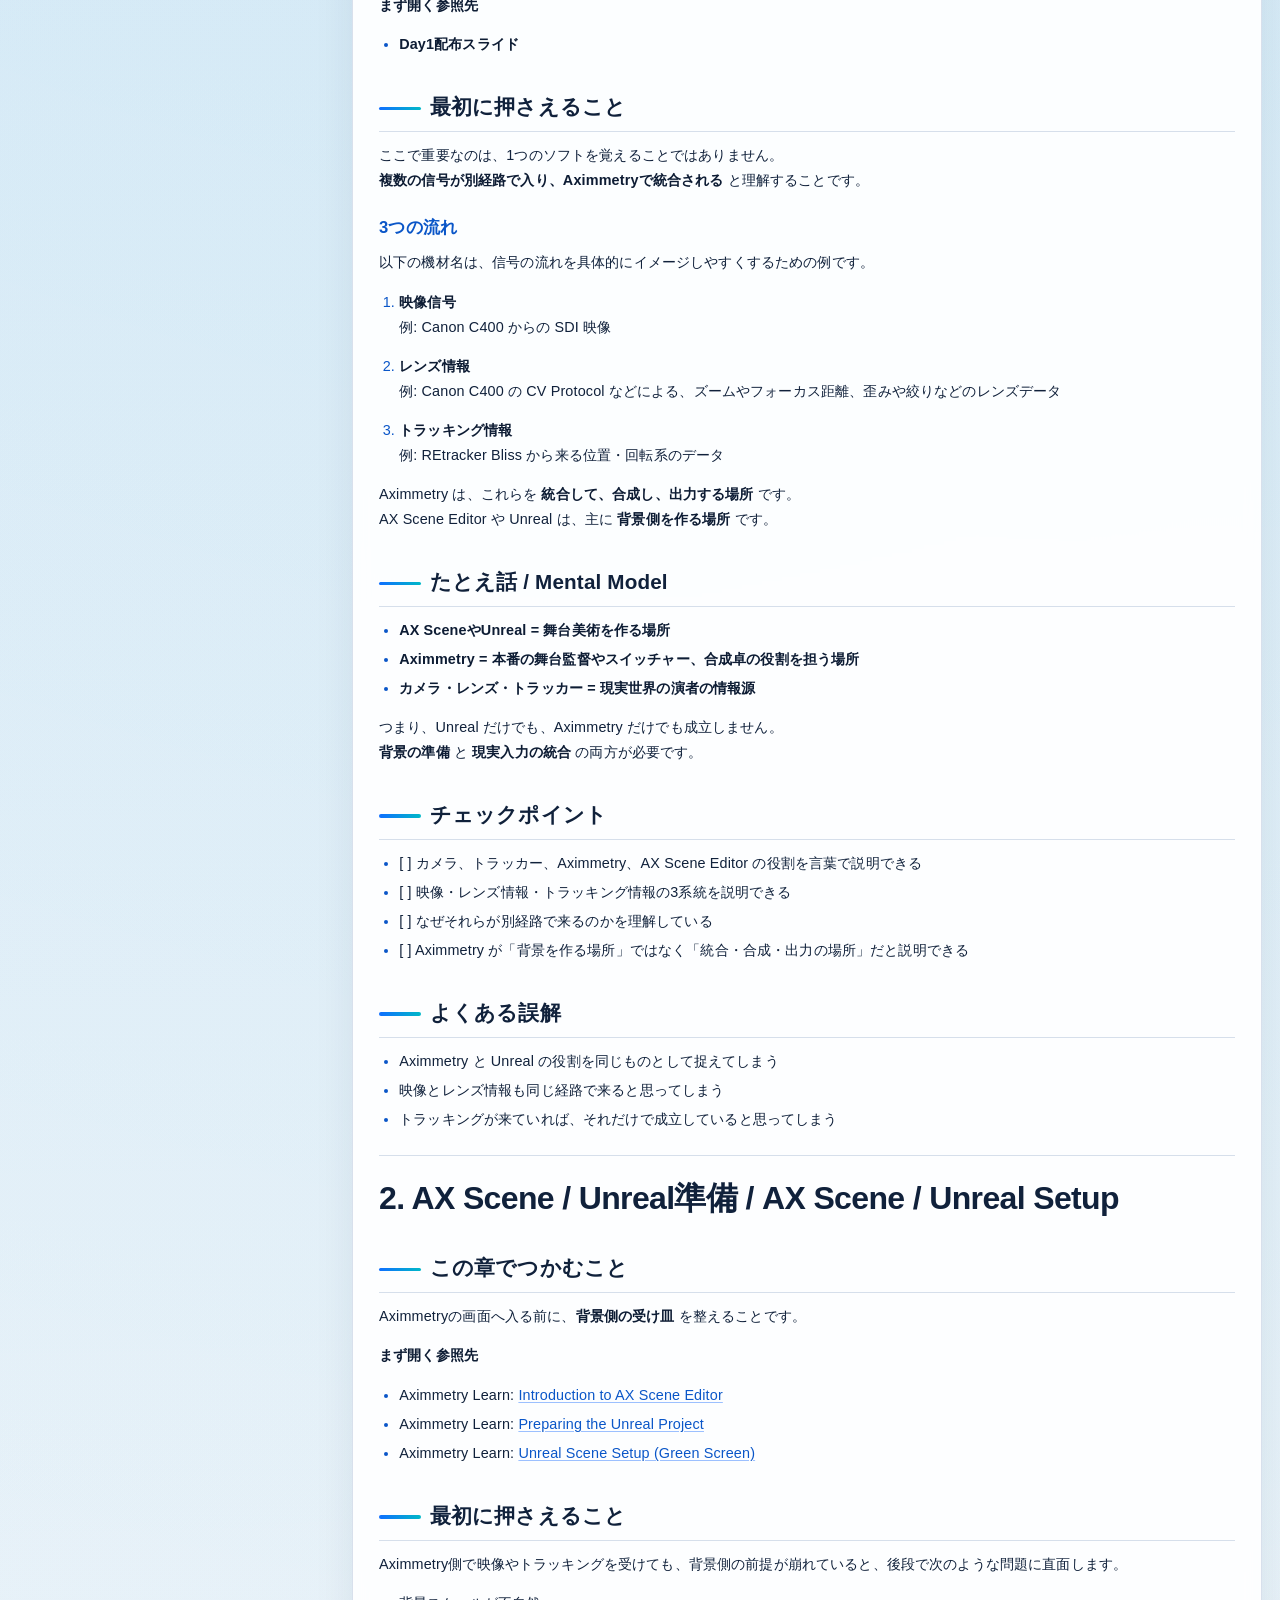
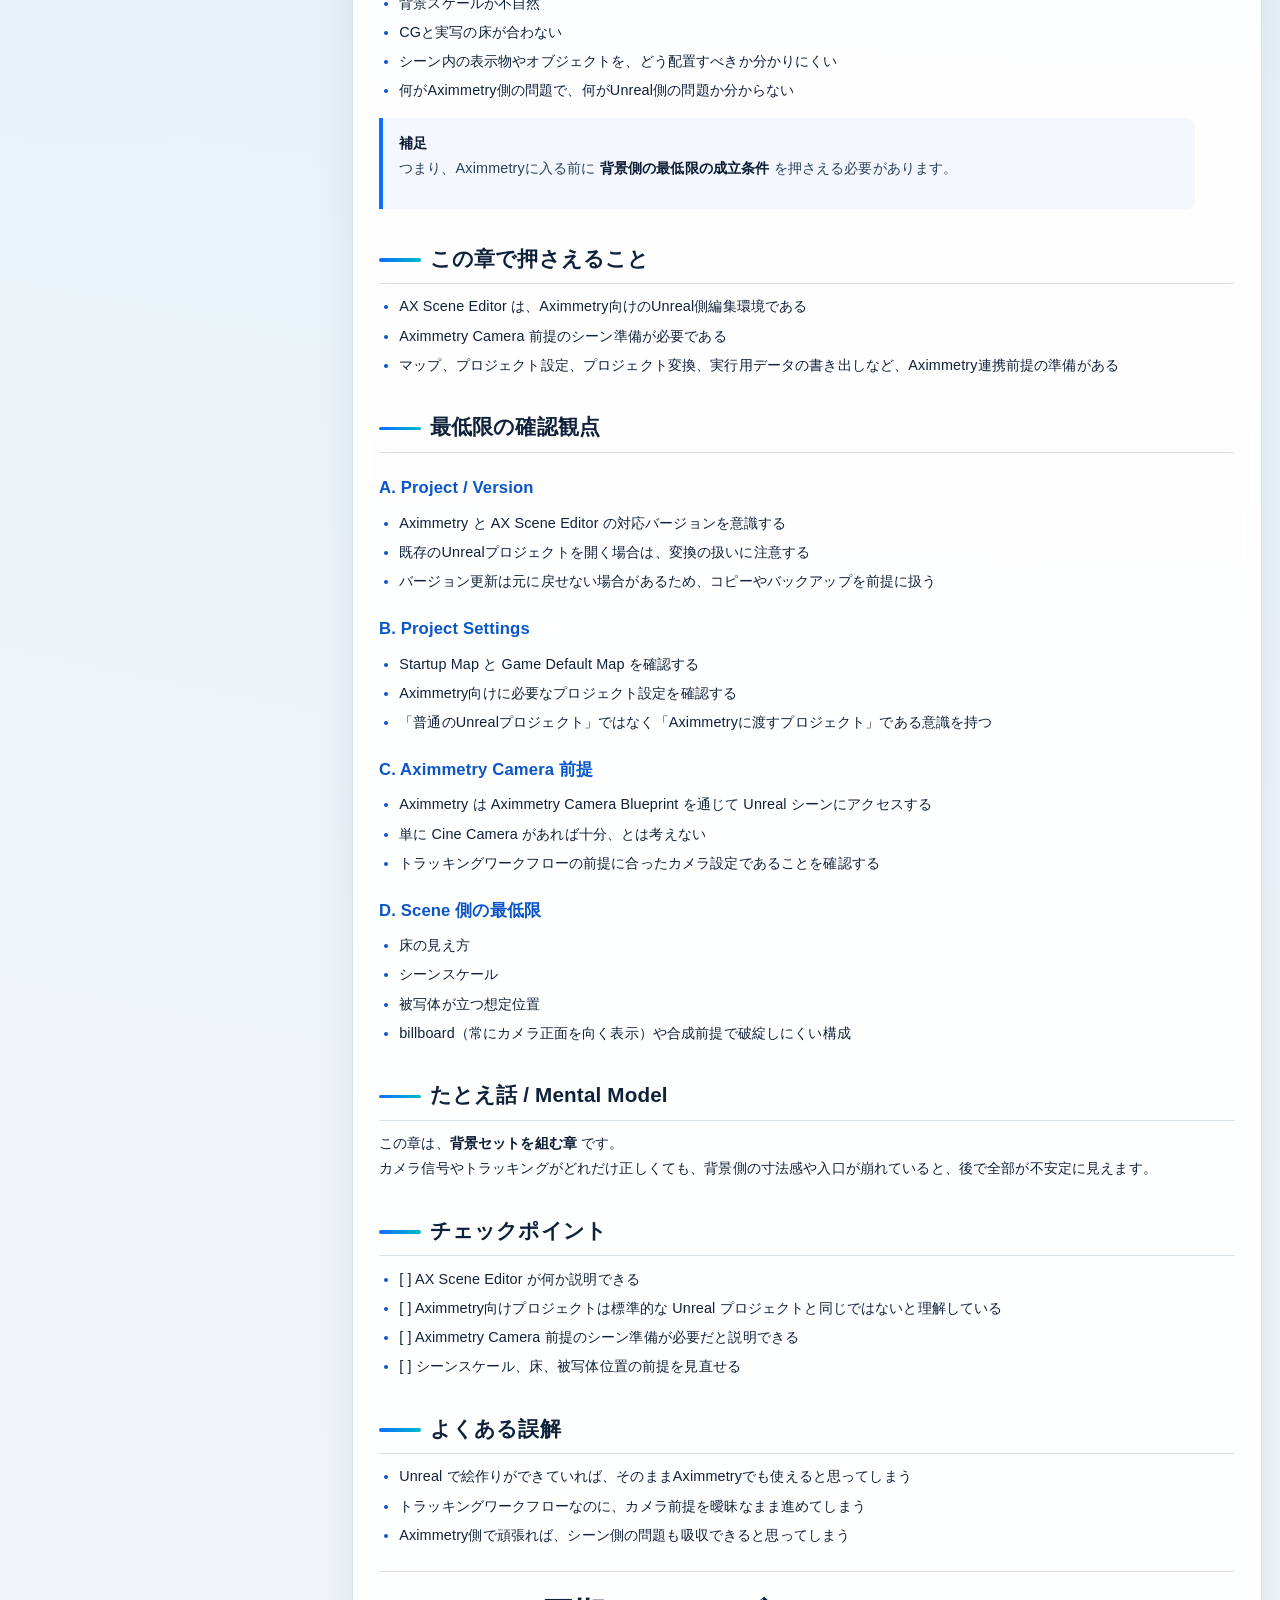
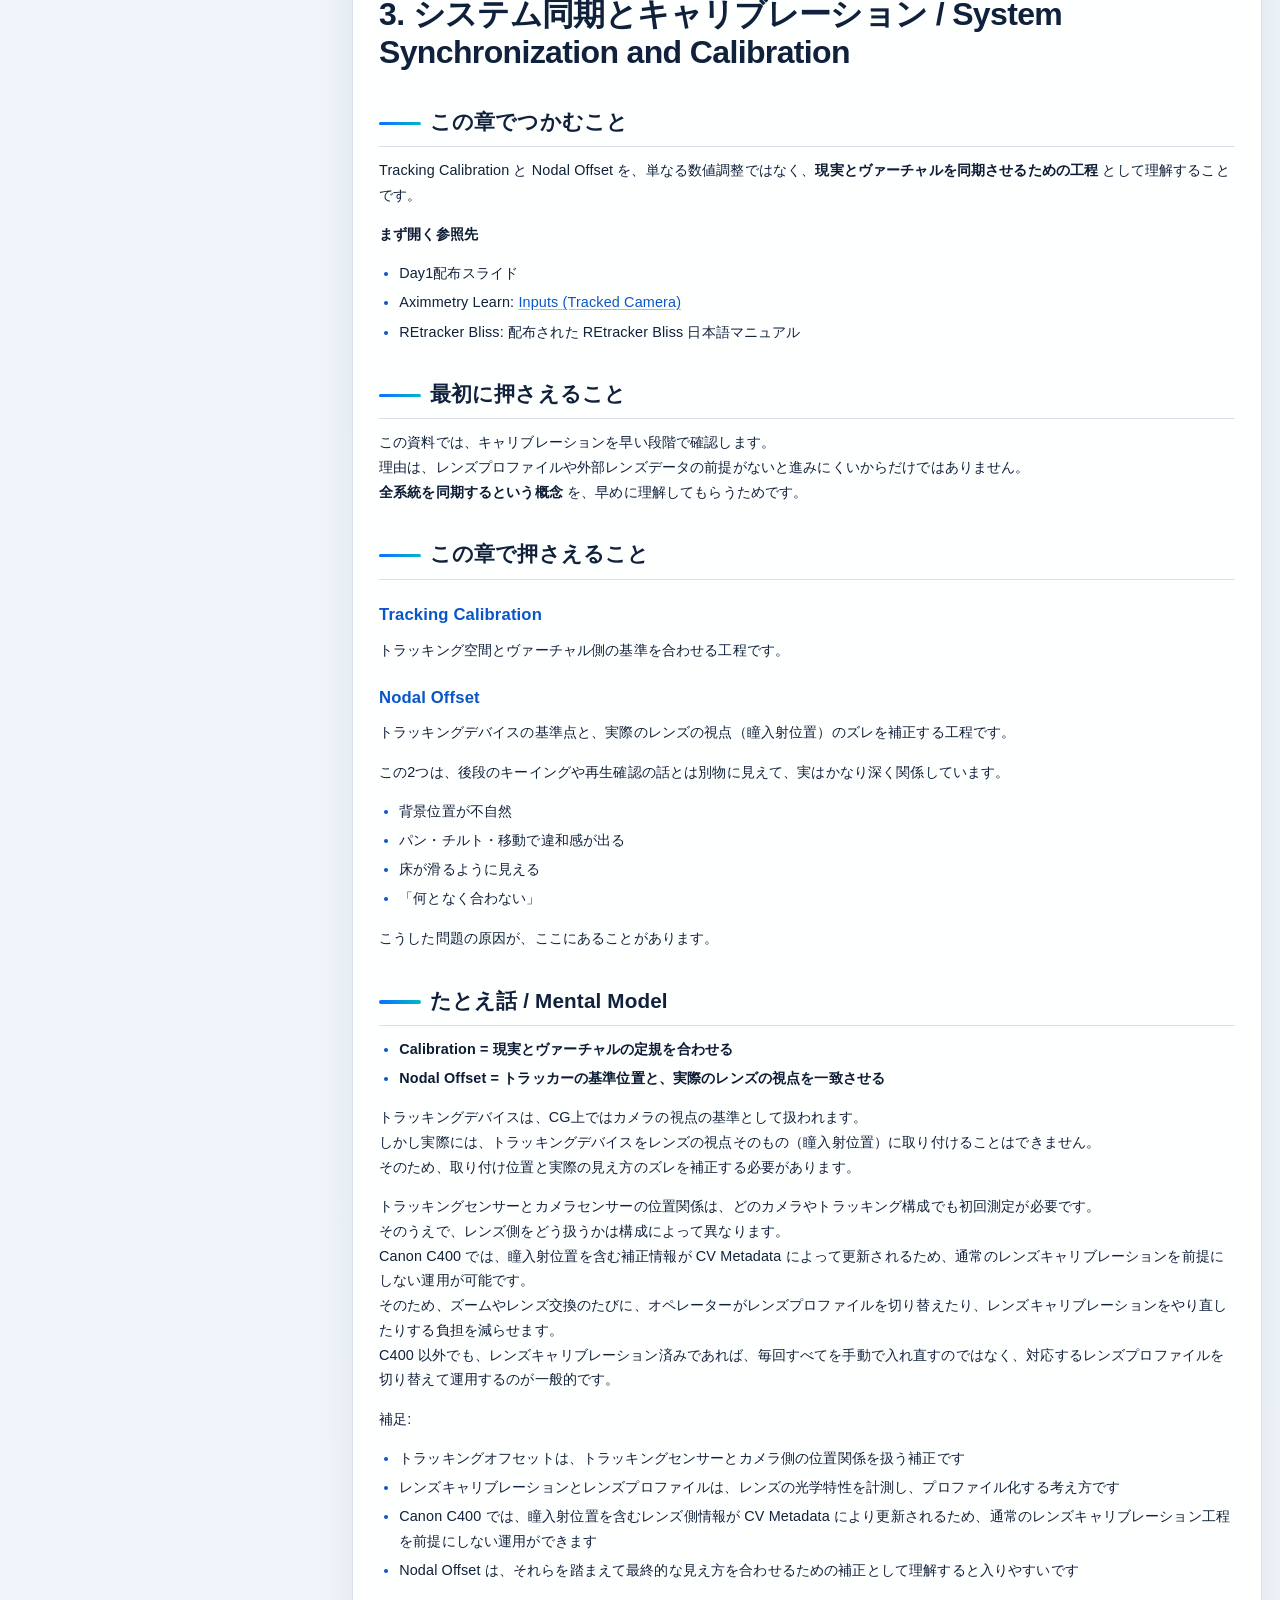
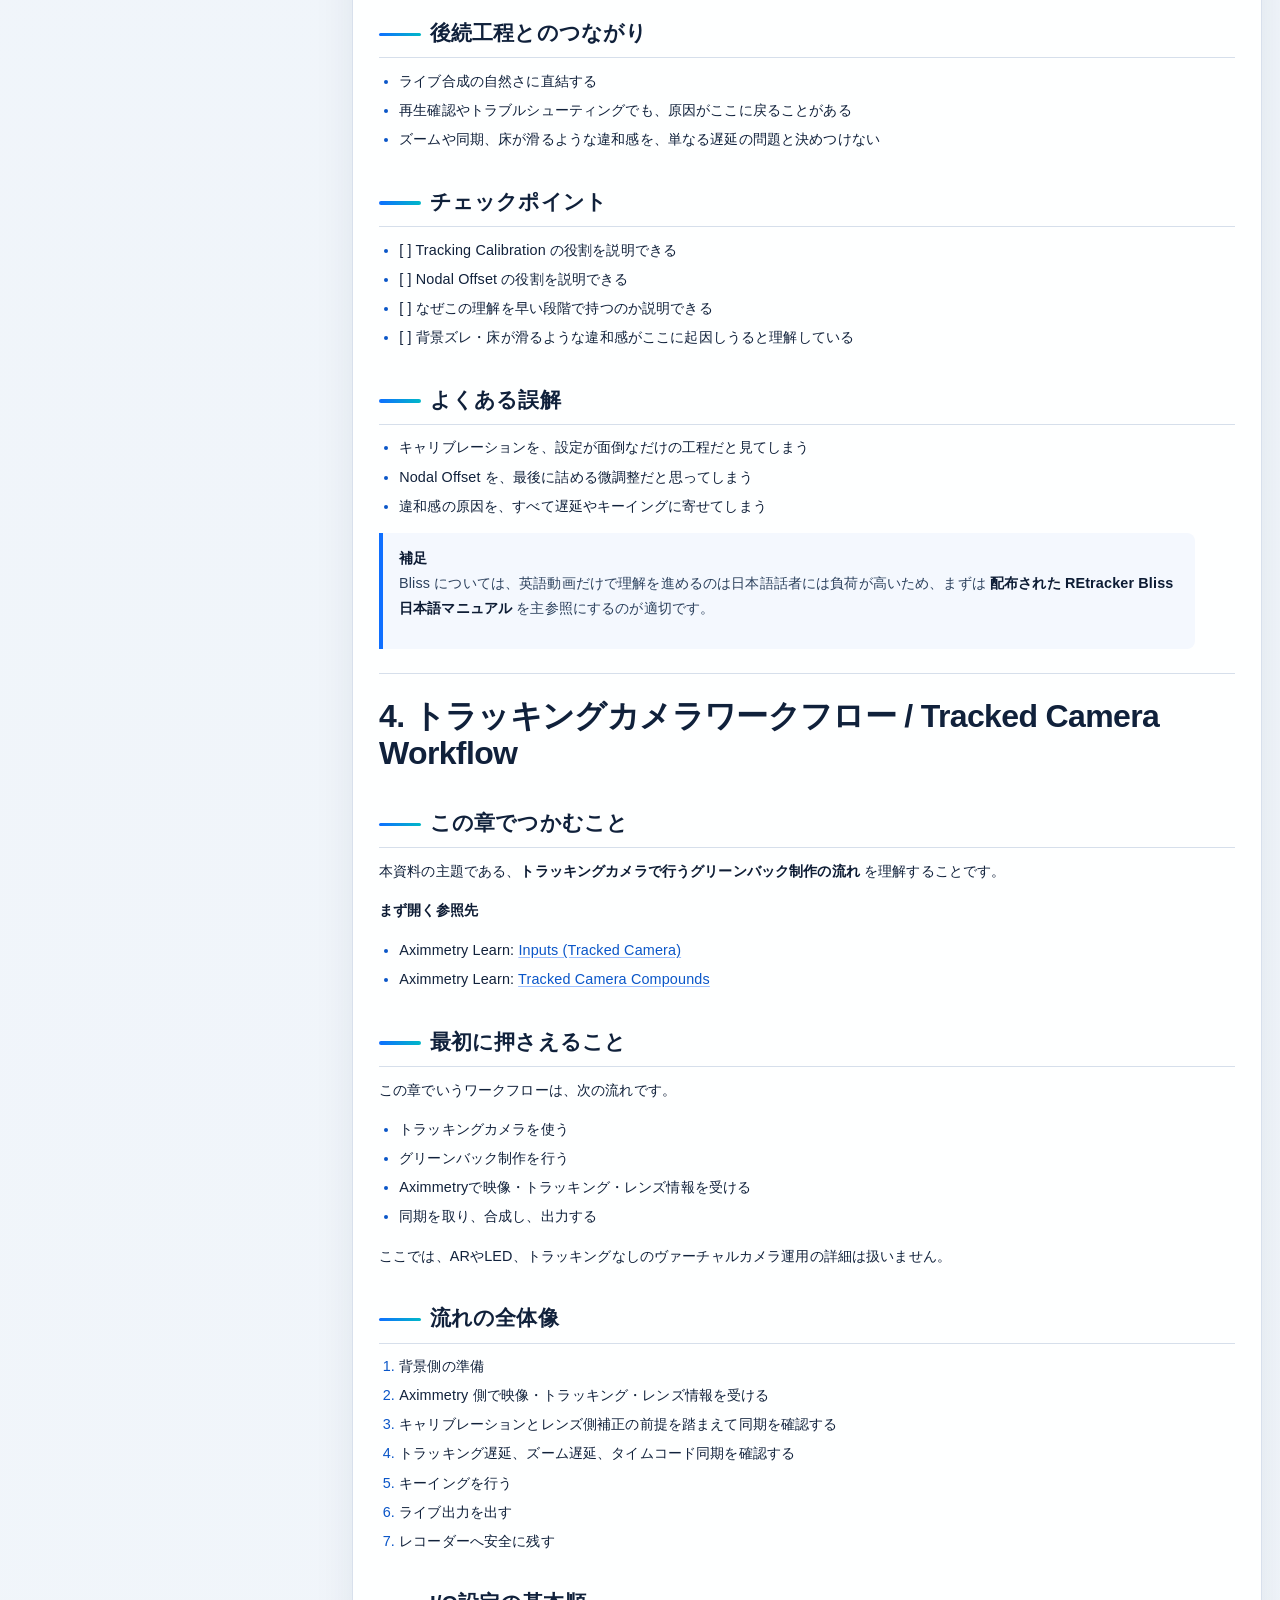
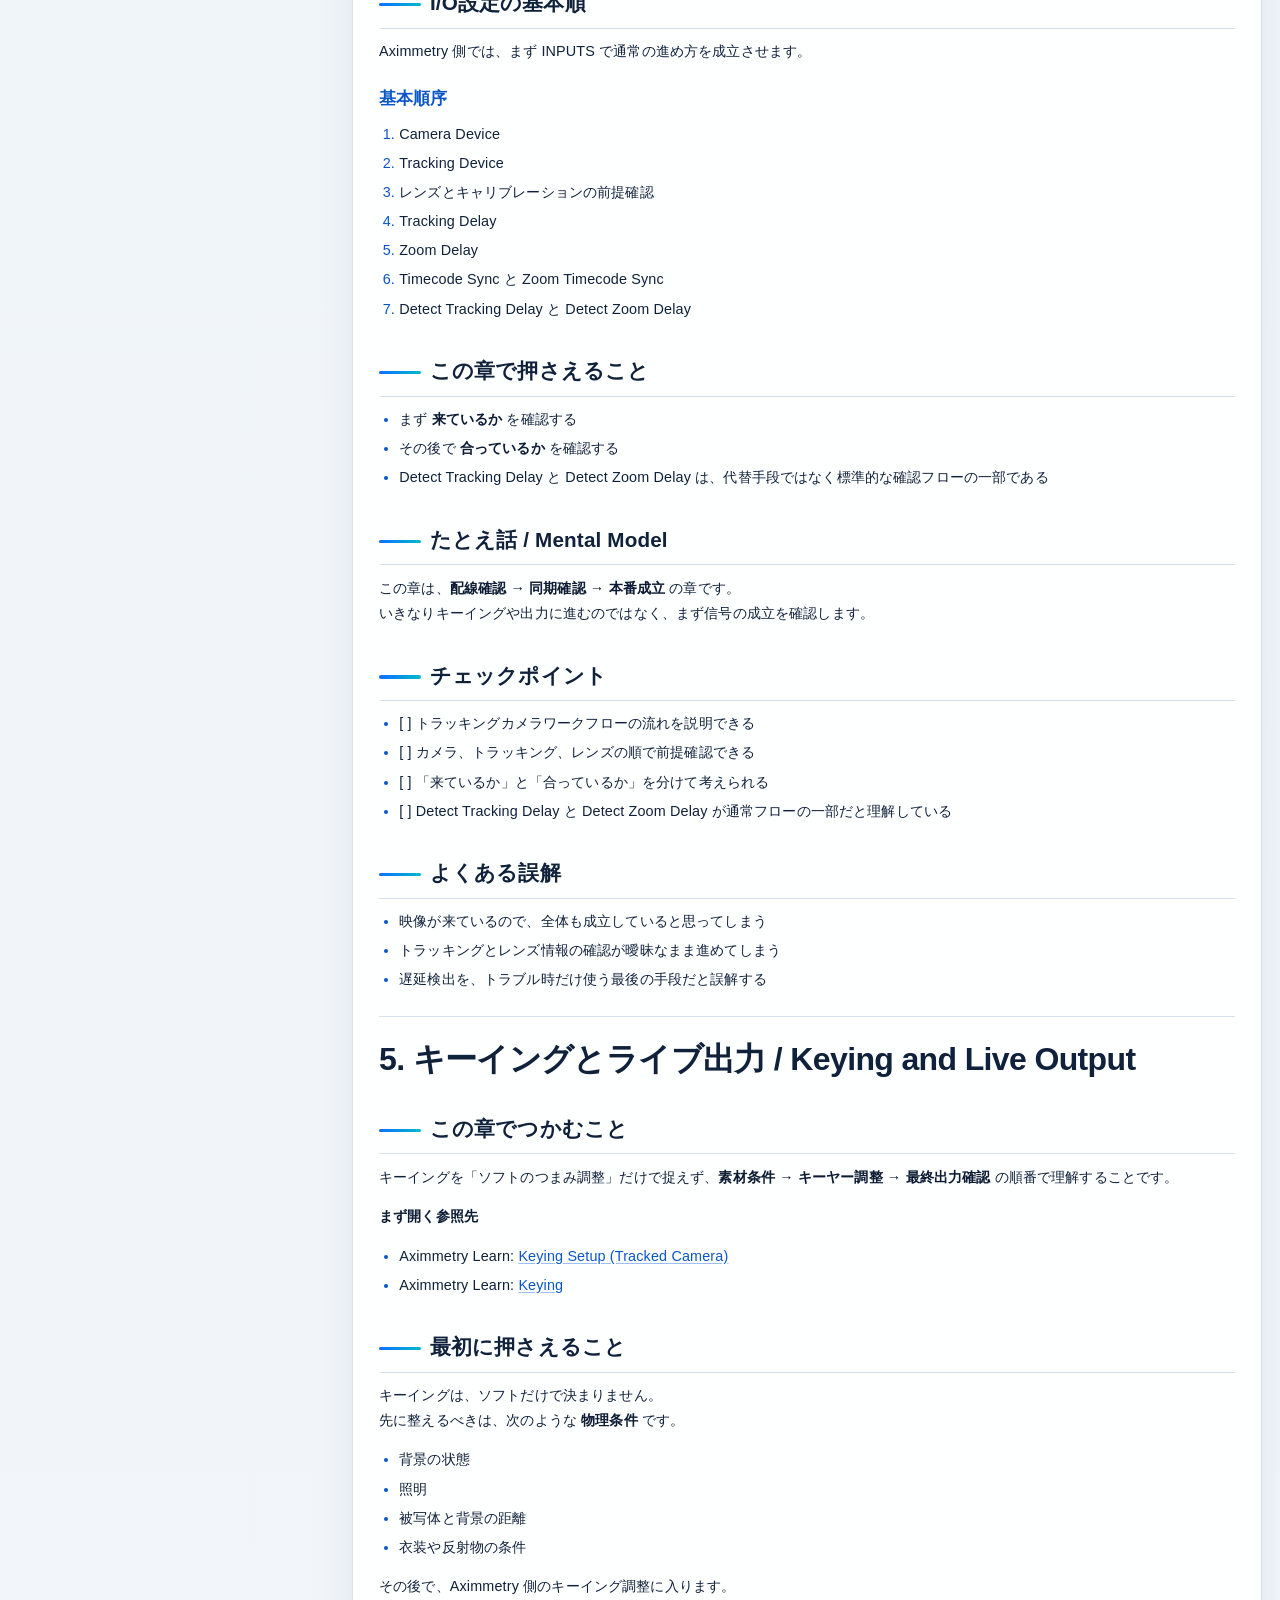
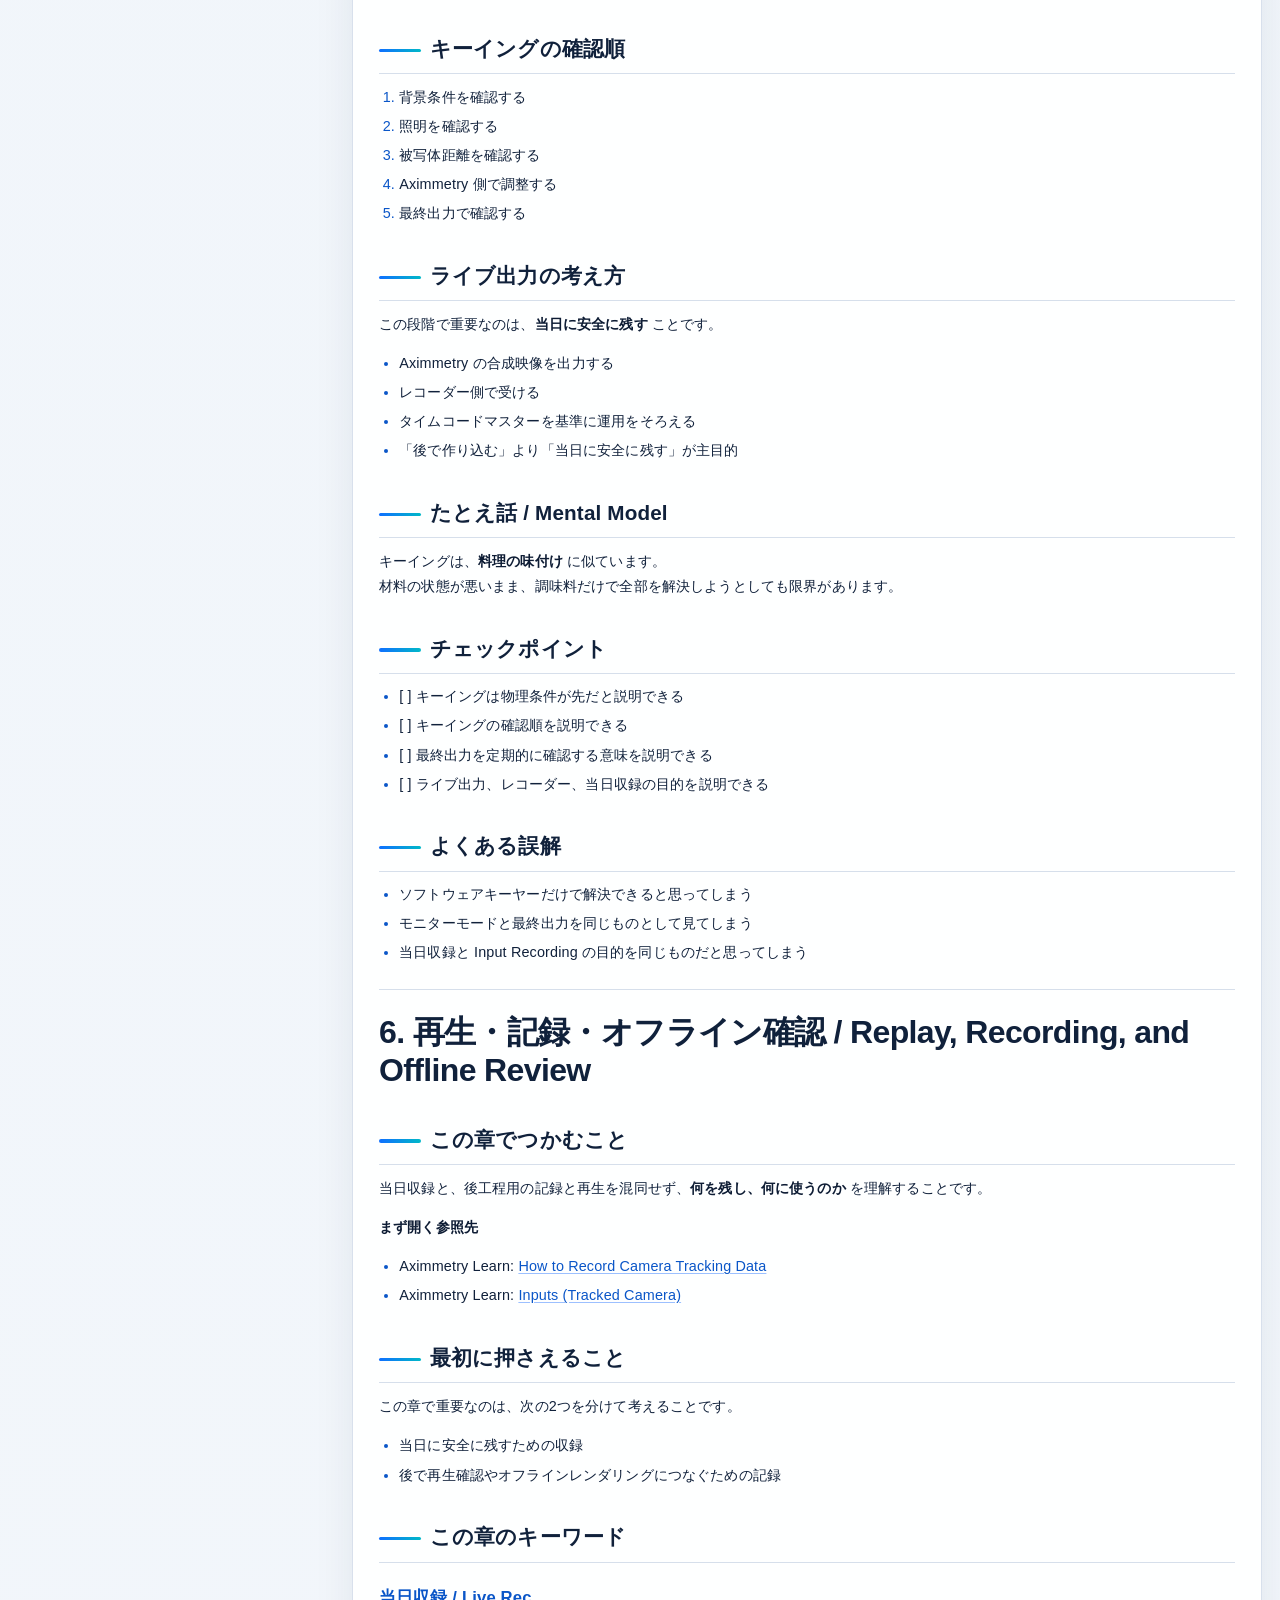
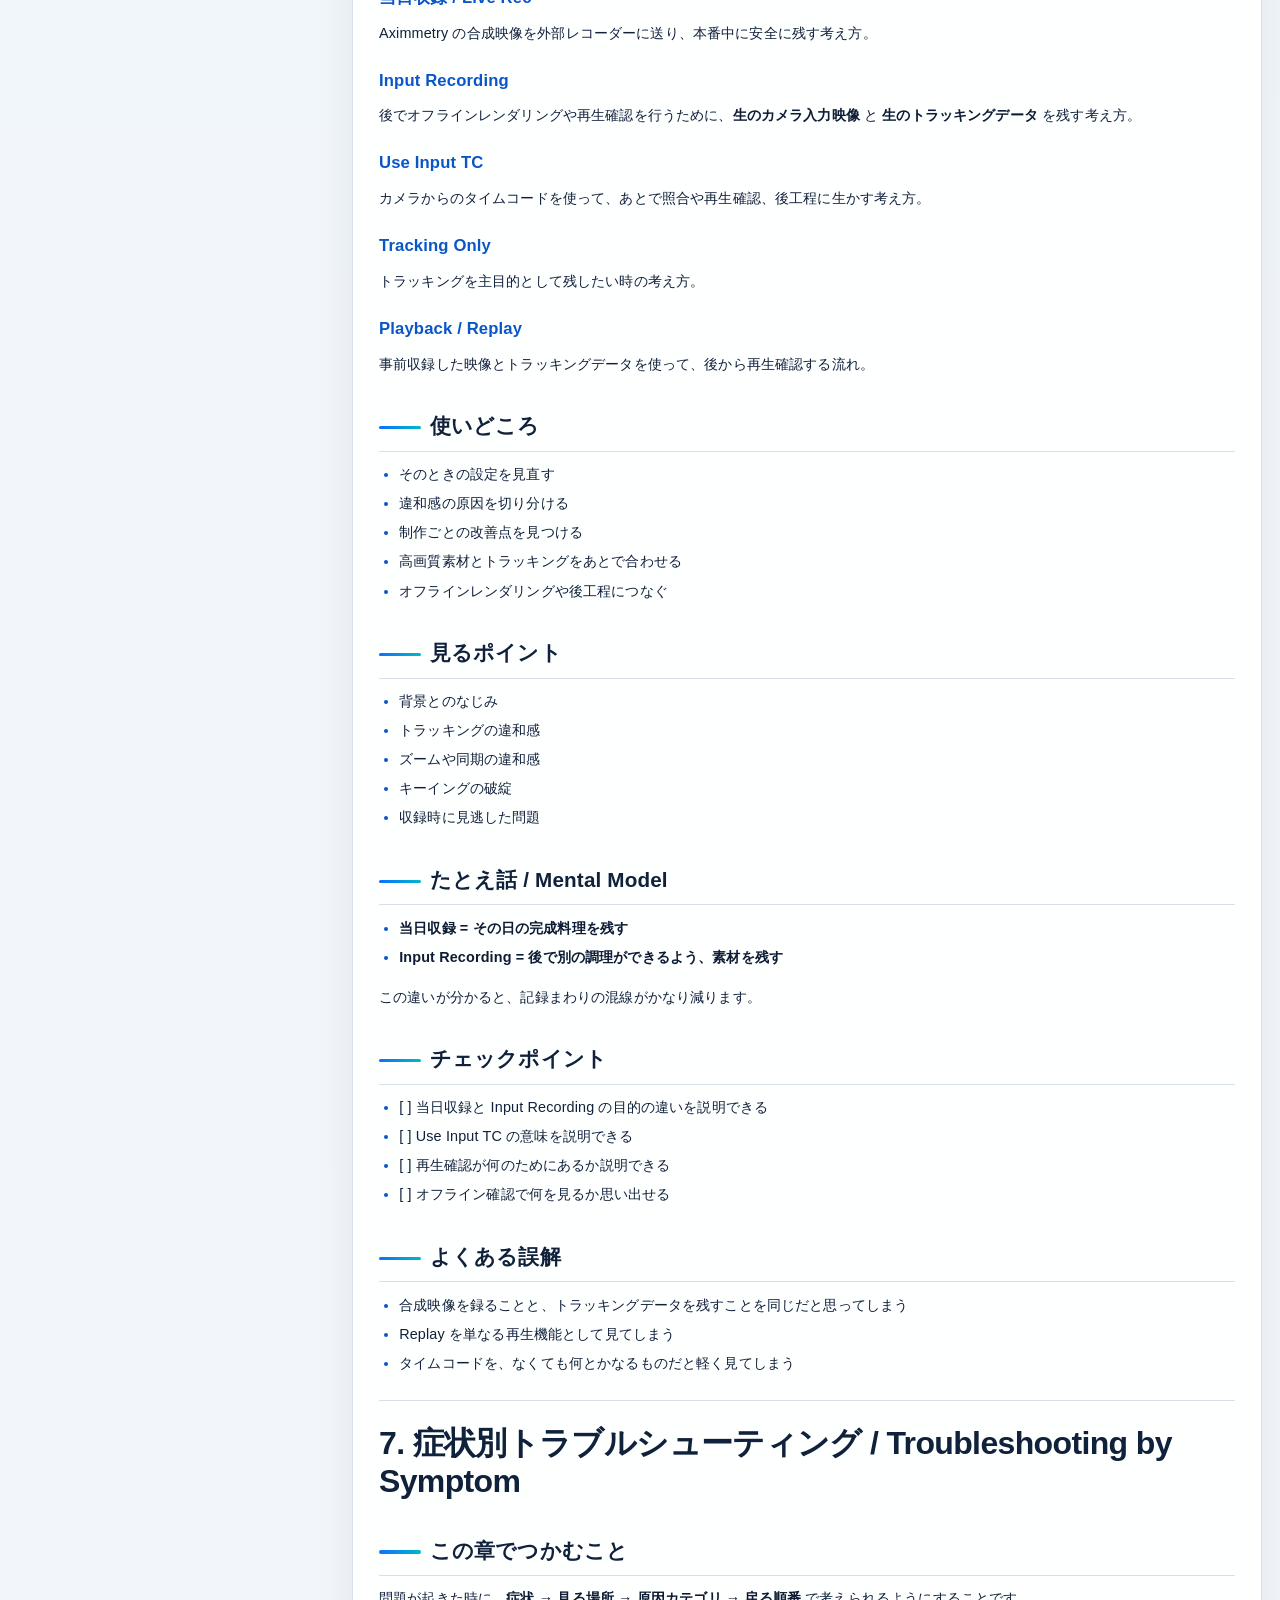
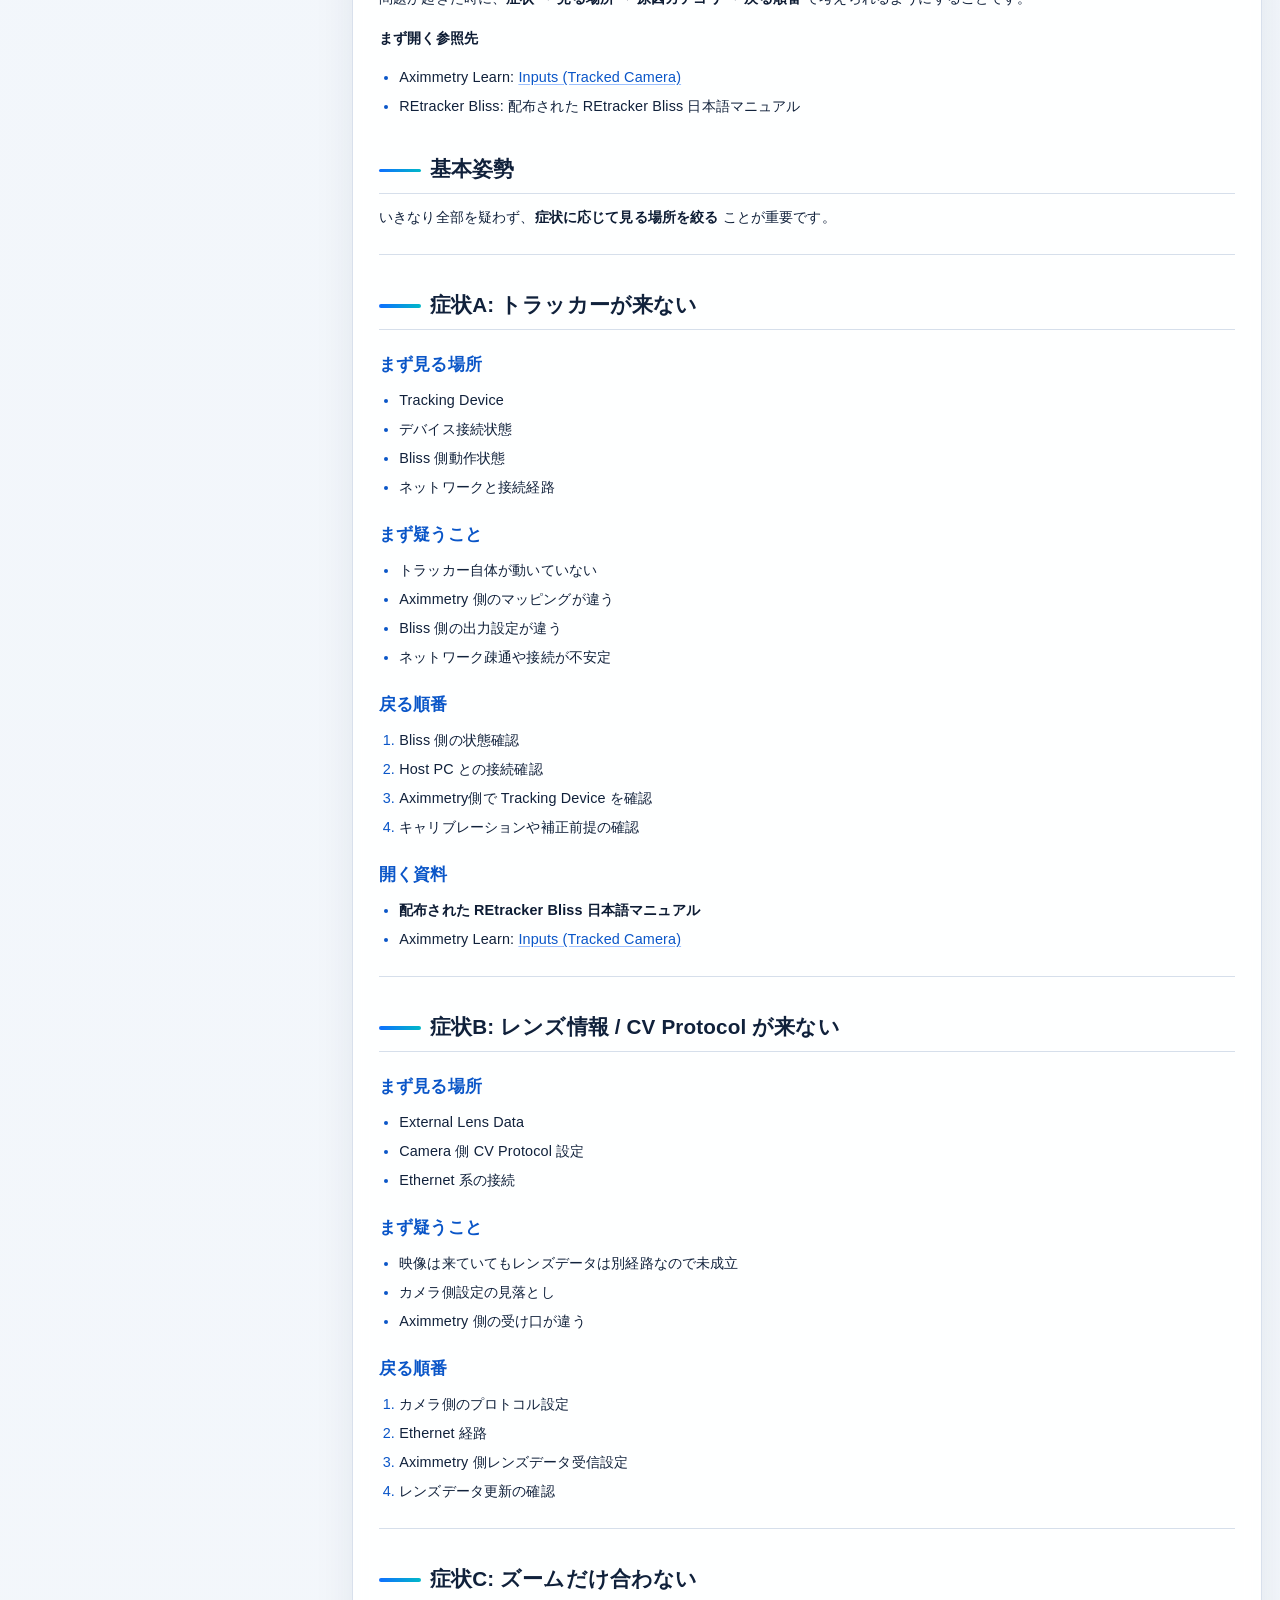
==== commit f1ab9001: "Unify nodal and tracking offset terminology" ====
--- a/site/versions/Aximmetry_Review_Guide_Integrated_v0.2.3.html
+++ b/site/versions/Aximmetry_Review_Guide_Integrated_v0.2.3.html
@@ -640,24 +640,30 @@
 <li><a href="#_57">チェックポイント</a></li>
 </ul>
 </li>
-<li><a href="#8-practical-extensions">8. 実践的な発展項目 / Practical Extensions</a><ul>
+<li><a href="#8-further-study-and-advanced-topics">8. 追加学習と発展項目 / Further Study and Advanced Topics</a><ul>
 <li><a href="#_58">この章でつかむこと</a></li>
 <li><a href="#_59">この章の位置づけ</a></li>
-<li><a href="#_60">最初に触れたい項目</a></li>
-<li><a href="#_61">この章で押さえること</a></li>
-<li><a href="#_62">チェックポイント</a></li>
+<li><a href="#_60">学習を広げる方向</a><ul>
+<li><a href="#1-ax-scene-editor-unreal">1. AX Scene Editor / Unreal 連携を深める</a></li>
+<li><a href="#2_1">2. システムの内側を理解する</a></li>
+<li><a href="#3-aximmetry">3. Aximmetry側の制御や自動化を広げる</a></li>
+</ul>
+</li>
+<li><a href="#_61">まず触れやすい入口</a></li>
+<li><a href="#_62">この章で押さえること</a></li>
+<li><a href="#_63">チェックポイント</a></li>
 </ul>
 </li>
 <li><a href="#9-purpose-index">9. 目的別索引 / Purpose Index</a><ul>
-<li><a href="#_63">まず全体像をつかみたい</a></li>
-<li><a href="#_64">背景側の準備を確認したい</a></li>
+<li><a href="#_64">まず全体像をつかみたい</a></li>
+<li><a href="#_65">背景側の準備を確認したい</a></li>
 <li><a href="#inputs-sync">入力と同期 / Inputs / Sync を確認したい</a></li>
-<li><a href="#_65">キーイングとライブ出力を確認したい</a></li>
+<li><a href="#_66">キーイングとライブ出力を確認したい</a></li>
 <li><a href="#offline-review">記録 / 再生 / offline review を確認したい</a></li>
-<li><a href="#_66">発展項目を確認したい</a></li>
+<li><a href="#_67">発展項目を確認したい</a></li>
 <li><a href="#retracker-bliss">REtracker Bliss を確認したい</a><ul>
-<li><a href="#_67">推奨する参照順</a></li>
-<li><a href="#_68">公式ページ</a></li>
+<li><a href="#_68">推奨する参照順</a></li>
+<li><a href="#_69">公式ページ</a></li>
 </ul>
 </li>
 </ul>
@@ -700,7 +706,7 @@
 <li><strong>キーイングとライブ出力</strong>: キーイングと当日収録の考え方を押さえる</li>
 <li><strong>再生・記録・オフライン確認</strong>: 何を残し、何に使うかを分けて理解する</li>
 <li><strong>症状別トラブルシューティング</strong>: 症状から見る場所を絞る</li>
-<li><strong>実践的な発展項目</strong>: 本流の外側にある発展項目の入口を知る</li>
+<li><strong>追加学習と発展項目</strong>: 本流の外側にある追加学習や Advanced 運用の入口を知る</li>
 <li><strong>目的別索引</strong>: 目的から参照先を引けるようにする</li>
 </ol>
 <hr />
@@ -1280,39 +1286,54 @@
 <li>[ ] 問題がキャリブレーション起因か、信号起因か、同期起因かを切り分けようとできる</li>
 </ul>
 <hr />
-<h1 id="8-practical-extensions">8. 実践的な発展項目 / Practical Extensions</h1>
+<h1 id="8-further-study-and-advanced-topics">8. 追加学習と発展項目 / Further Study and Advanced Topics</h1>
 <h2 id="_58">この章でつかむこと</h2>
-<p>本流であるトラッキングカメラでのグリーンバックワークフローを理解した上で、<strong>AX Scene EditorやUnreal側へ少しだけ手を伸ばす</strong> ための入口を持つことです。</p>
-<p><strong>まず開く参照先</strong></p>
-<ul>
-<li>Aximmetry Learn: <a href="https://aximmetry.com/learn/virtual-production-workflow/obtaining-graphics-and-virtual-assets/creating-content-in-unreal-editor/introduction-to-unreal-editor-for-aximmetry/">Introduction to AX Scene Editor</a></li>
-<li>Aximmetry Learn: <a href="https://aximmetry.com/learn/virtual-production-workflow/obtaining-graphics-and-virtual-assets/creating-content-for-aximmetry-de/preparing-the-unreal-project/">Preparing the Unreal Project</a></li>
-</ul>
+<p>本流であるトラッキングカメラでのグリーンバックワークフローを理解した上で、Aximmetryには <strong>追加学習や、より Advanced な運用に進むための入口がいくつもある</strong> と知ることです。</p>
 <h2 id="_59">この章の位置づけ</h2>
-<p>ここはメインワークフローの土台ではなく、<strong>発展項目</strong> です。<br />
-最初の1周では無理に触れず、本流を通せてから戻ってくれば十分です。<br />
-ただし、「Aximmetryはライブ合成だけで終わらない」ことを実感するには有効です。</p>
-<h2 id="_60">最初に触れたい項目</h2>
+<p>ここはメインワークフローの土台ではなく、<strong>追加学習の紹介章</strong> です。<br />
+他章のように順番に追うのではなく、<strong>本流のあとにどの方向へ学習を広げられるか</strong> を見渡すための章として使います。<br />
+最初の1周では無理に全部触れず、本流を通してから必要な方向に戻ってくれば十分です。</p>
+<h2 id="_60">学習を広げる方向</h2>
+<h3 id="1-ax-scene-editor-unreal">1. AX Scene Editor / Unreal 連携を深める</h3>
+<p>AX Scene Editor 側で、Aximmetryから送る値や映像を使って、シーン制御をもう一歩進める方向です。</p>
+<ul>
+<li><a href="https://aximmetry.com/learn/virtual-production-workflow/obtaining-graphics-and-virtual-assets/creating-content-in-ax-scene-editor/additional-control-with-blueprints/">Additional Control with Blueprints</a></li>
+<li>既存項目とのつながり:
+  Virtual Screen Asset / Get Aximmetry Video / simple Transformation</li>
+</ul>
+<h3 id="2_1">2. システムの内側を理解する</h3>
+<p>運用の安定性や遅延の考え方を、ワークフローの表面だけでなくシステム内部の観点から理解する方向です。</p>
+<ul>
+<li><a href="https://aximmetry.com/learn/virtual-production-workflow/inner-workings-of-aximmetry/in-to-out-latency/">In-to-Out Latency</a></li>
+</ul>
+<h3 id="3-aximmetry">3. Aximmetry側の制御や自動化を広げる</h3>
+<p>Aximmetry Composer / Flow Editor 側で、ノードベースの考え方や、カメラ compound 内の情報の受け渡しを理解していく方向です。</p>
+<ul>
+<li><a href="https://aximmetry.com/learn/virtual-production-workflow/scripting-in-aximmetry/flow-editor/introduction-to-the-flow-editor/">Introduction to the Flow Editor</a></li>
+<li><a href="https://aximmetry.com/learn/virtual-production-workflow/scripting-in-aximmetry/transmit-tunnels-in-camera-compounds/">Transmit Tunnels in Camera Compounds</a></li>
+</ul>
+<h2 id="_61">まず触れやすい入口</h2>
 <ol>
-<li>Virtual Screen Asset</li>
-<li>Get Aximmetry Video</li>
-<li>simple Transformation</li>
+<li>AX Scene 側を広げたいなら <code>Additional Control with Blueprints</code></li>
+<li>遅延や安定性の理解を深めたいなら <code>In-to-Out Latency</code></li>
+<li>Aximmetry側の制御を広げたいなら <code>Introduction to the Flow Editor</code></li>
+<li>Camera compound 間の受け渡しを理解したいなら <code>Transmit Tunnels in Camera Compounds</code></li>
 </ol>
-<h2 id="_61">この章で押さえること</h2>
-<ul>
-<li>Aximmetryの映像を UnrealやAX Scene側で受ける考え方がある</li>
-<li>Unreal 側オブジェクト操作の入口がある</li>
-<li>深い Blueprint 理論に入らなくても、実践的なレシピとして触れられる</li>
-</ul>
-<h2 id="_62">チェックポイント</h2>
-<ul>
-<li>[ ] Virtual Screen Asset の役割を説明できる</li>
-<li>[ ] Get Aximmetry Video の意味を説明できる</li>
-<li>[ ] simple Transformation を実践的なレシピとして位置づけられる</li>
-<li>[ ] ここがメインワークフローではなく発展項目だと理解している</li>
+<h2 id="_62">この章で押さえること</h2>
+<ul>
+<li>発展項目には、AX Scene / Unreal 連携、システム理解、Flow Editor / scripting など複数の方向がある</li>
+<li>本流の外側には、現在本文で詳しく扱っていない追加学習の入口がある</li>
+<li>目的に応じて学ぶ方向を選べばよく、最初から全部を追う必要はない</li>
+</ul>
+<h2 id="_63">チェックポイント</h2>
+<ul>
+<li>[ ] この章が、順番に復習する章ではなく追加学習の紹介章だと理解している</li>
+<li>[ ] AX Scene / Unreal 連携を深める方向があると説明できる</li>
+<li>[ ] システム内部理解として In-to-Out Latency があると説明できる</li>
+<li>[ ] Flow Editor や Transmit Tunnels のような scripting 系の入口があると説明できる</li>
 </ul>
 <blockquote class="callout callout-warning"><p><strong class="callout-label">注意</strong><br />
-Virtual Screen や Blueprint を使った発展項目の細かな操作はバージョンに影響されやすいため、本文では概念と役割に集中し、手順は公式Learnを参照してください。</p>
+これらの発展項目はバージョンや運用構成の影響を受けやすいため、本文では位置づけと学習方向に集中し、具体的な手順は公式Learnを参照してください。</p>
 </blockquote>
 <hr />
 <h1 id="9-purpose-index">9. 目的別索引 / Purpose Index</h1>
@@ -1320,12 +1341,12 @@
 <p>何をしたいかから引けるように整理しています。<br />
 同じページが複数の目的にまたがる場合は、探しやすさを優先して重複して載せています。</p>
 </blockquote>
-<h2 id="_63">まず全体像をつかみたい</h2>
+<h2 id="_64">まず全体像をつかみたい</h2>
 <ul>
 <li><a href="https://aximmetry.com/learn/virtual-production-workflow/green-screen-production/introduction-to-green-screen-production/">Introduction to Green Screen Production</a></li>
 <li><a href="https://aximmetry.com/learn/virtual-production-workflow/green-screen-production/tracked-camera-workflow/tracked-camera-compounds/">Tracked Camera Compounds</a></li>
 </ul>
-<h2 id="_64">背景側の準備を確認したい</h2>
+<h2 id="_65">背景側の準備を確認したい</h2>
 <ul>
 <li><a href="https://aximmetry.com/learn/virtual-production-workflow/obtaining-graphics-and-virtual-assets/creating-content-in-unreal-editor/introduction-to-unreal-editor-for-aximmetry/">Introduction to AX Scene Editor</a></li>
 <li><a href="https://aximmetry.com/learn/virtual-production-workflow/obtaining-graphics-and-virtual-assets/creating-content-for-aximmetry-de/preparing-the-unreal-project/">Preparing the Unreal Project</a></li>
@@ -1338,7 +1359,7 @@
 <li><a href="https://aximmetry.com/learn/virtual-production-workflow/green-screen-production/tracked-camera-workflow/scene-control-panel/">Scene Control Panel</a></li>
 <li><a href="https://aximmetry.com/learn/virtual-production-workflow/green-screen-production/tracked-camera-workflow/tracked-camera-compounds/">Tracked Camera Compounds</a></li>
 </ul>
-<h2 id="_65">キーイングとライブ出力を確認したい</h2>
+<h2 id="_66">キーイングとライブ出力を確認したい</h2>
 <ul>
 <li><a href="https://aximmetry.com/learn/virtual-production-workflow/green-screen-production/tracked-camera-workflow/keying-setup-tracked-camera/">Keying Setup (Tracked Camera)</a></li>
 <li><a href="https://aximmetry.com/learn/virtual-production-workflow/green-screen-production/keying/keying/">Keying</a></li>
@@ -1349,19 +1370,20 @@
 <li><a href="https://aximmetry.com/learn/virtual-production-workflow/setting-up-inputs-outputs-for-virtual-production/video/recording/how-to-record-camera-tracking-data/">How to Record Camera Tracking Data</a></li>
 <li><a href="https://aximmetry.com/learn/virtual-production-workflow/green-screen-production/tracked-camera-workflow/inputs-tracked-camera/">Inputs (Tracked Camera)</a></li>
 </ul>
-<h2 id="_66">発展項目を確認したい</h2>
-<ul>
-<li><a href="https://aximmetry.com/learn/virtual-production-workflow/obtaining-graphics-and-virtual-assets/creating-content-in-unreal-editor/introduction-to-unreal-editor-for-aximmetry/">Introduction to AX Scene Editor</a></li>
-<li><a href="https://aximmetry.com/learn/virtual-production-workflow/obtaining-graphics-and-virtual-assets/creating-content-for-aximmetry-de/preparing-the-unreal-project/">Preparing the Unreal Project</a></li>
-<li><a href="https://aximmetry.com/learn/virtual-production-workflow/which-aximmetry-is-right-for-you/aximmetry-render-components/">Aximmetry Render Components</a></li>
+<h2 id="_67">発展項目を確認したい</h2>
+<ul>
+<li><a href="https://aximmetry.com/learn/virtual-production-workflow/obtaining-graphics-and-virtual-assets/creating-content-in-ax-scene-editor/additional-control-with-blueprints/">Additional Control with Blueprints</a></li>
+<li><a href="https://aximmetry.com/learn/virtual-production-workflow/inner-workings-of-aximmetry/in-to-out-latency/">In-to-Out Latency</a></li>
+<li><a href="https://aximmetry.com/learn/virtual-production-workflow/scripting-in-aximmetry/flow-editor/introduction-to-the-flow-editor/">Introduction to the Flow Editor</a></li>
+<li><a href="https://aximmetry.com/learn/virtual-production-workflow/scripting-in-aximmetry/transmit-tunnels-in-camera-compounds/">Transmit Tunnels in Camera Compounds</a></li>
 </ul>
 <h2 id="retracker-bliss">REtracker Bliss を確認したい</h2>
-<h3 id="_67">推奨する参照順</h3>
+<h3 id="_68">推奨する参照順</h3>
 <ol>
 <li><strong>配布された REtracker Bliss 日本語マニュアル</strong></li>
 <li>公式製品ページ</li>
 </ol>
-<h3 id="_68">公式ページ</h3>
+<h3 id="_69">公式ページ</h3>
 <ul>
 <li><a href="https://www.retracker.co/retracker-bliss">REtracker BLISS product page</a></li>
 </ul>
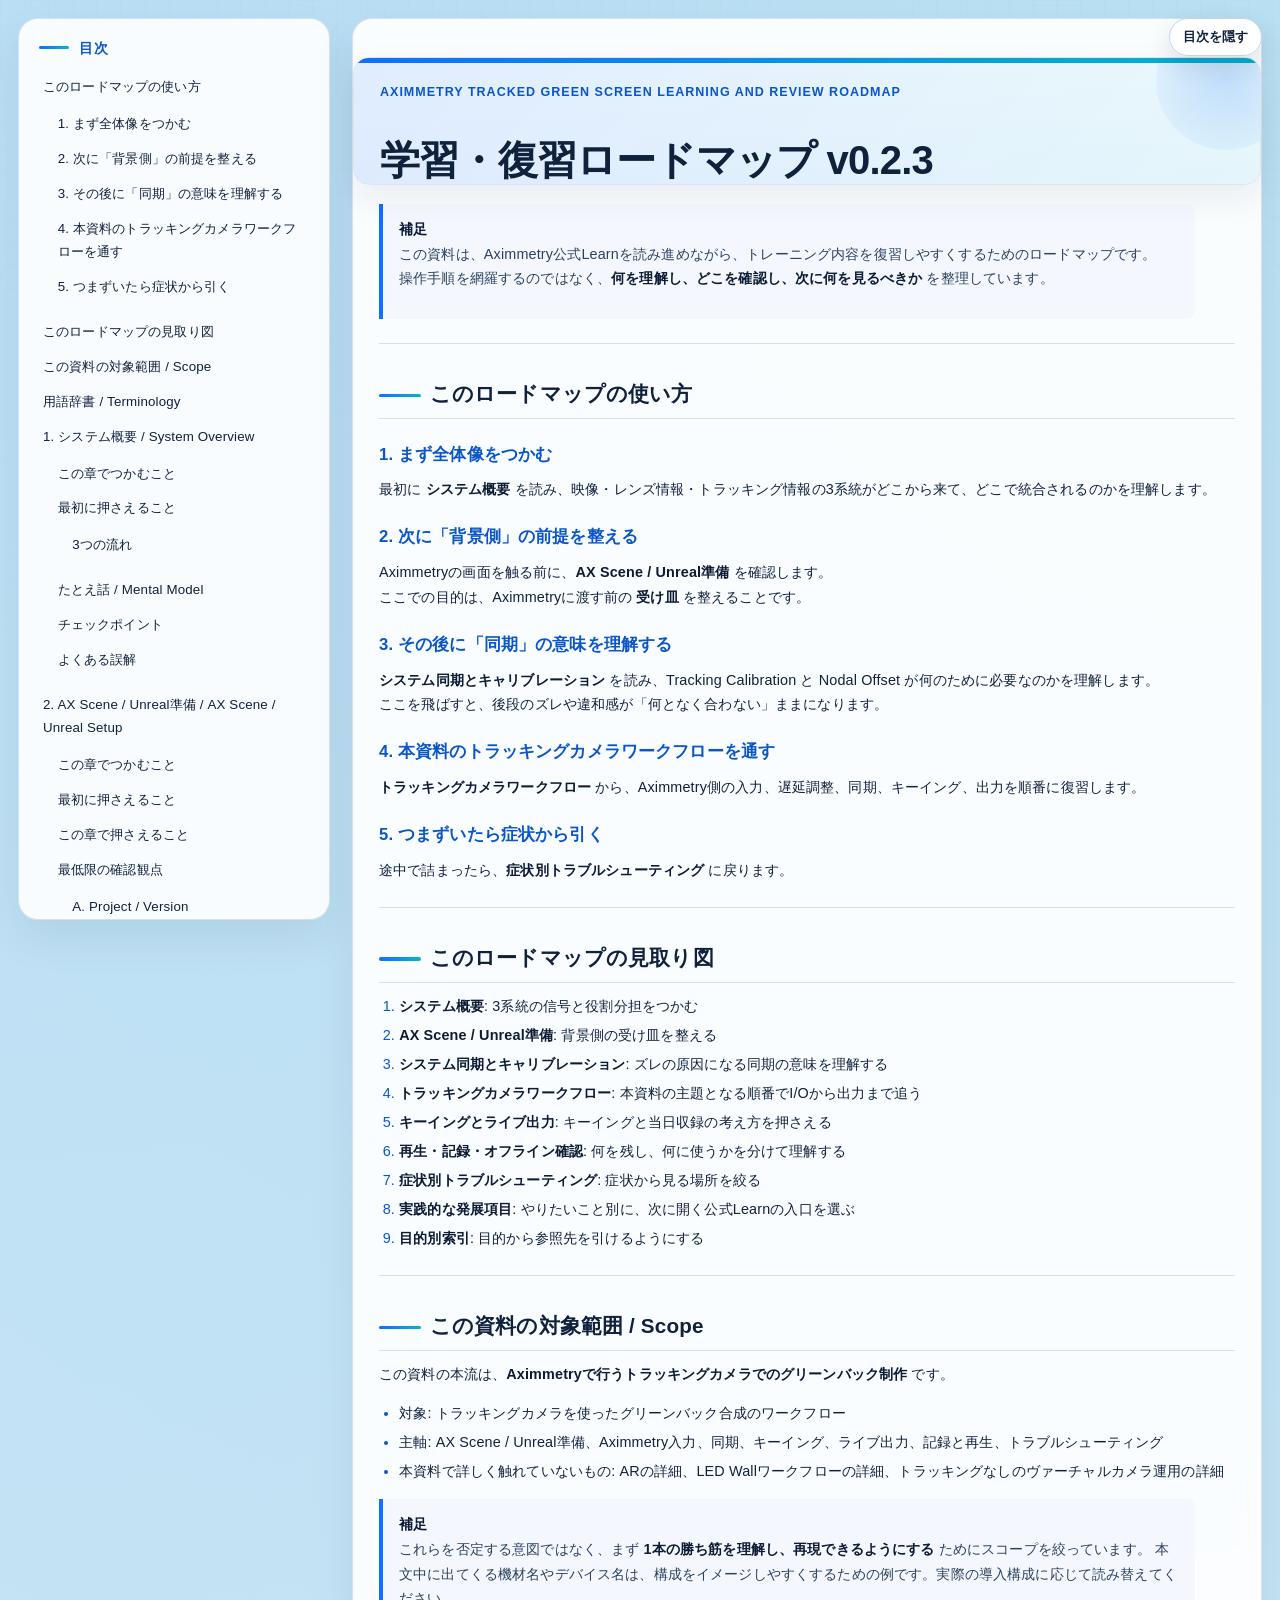
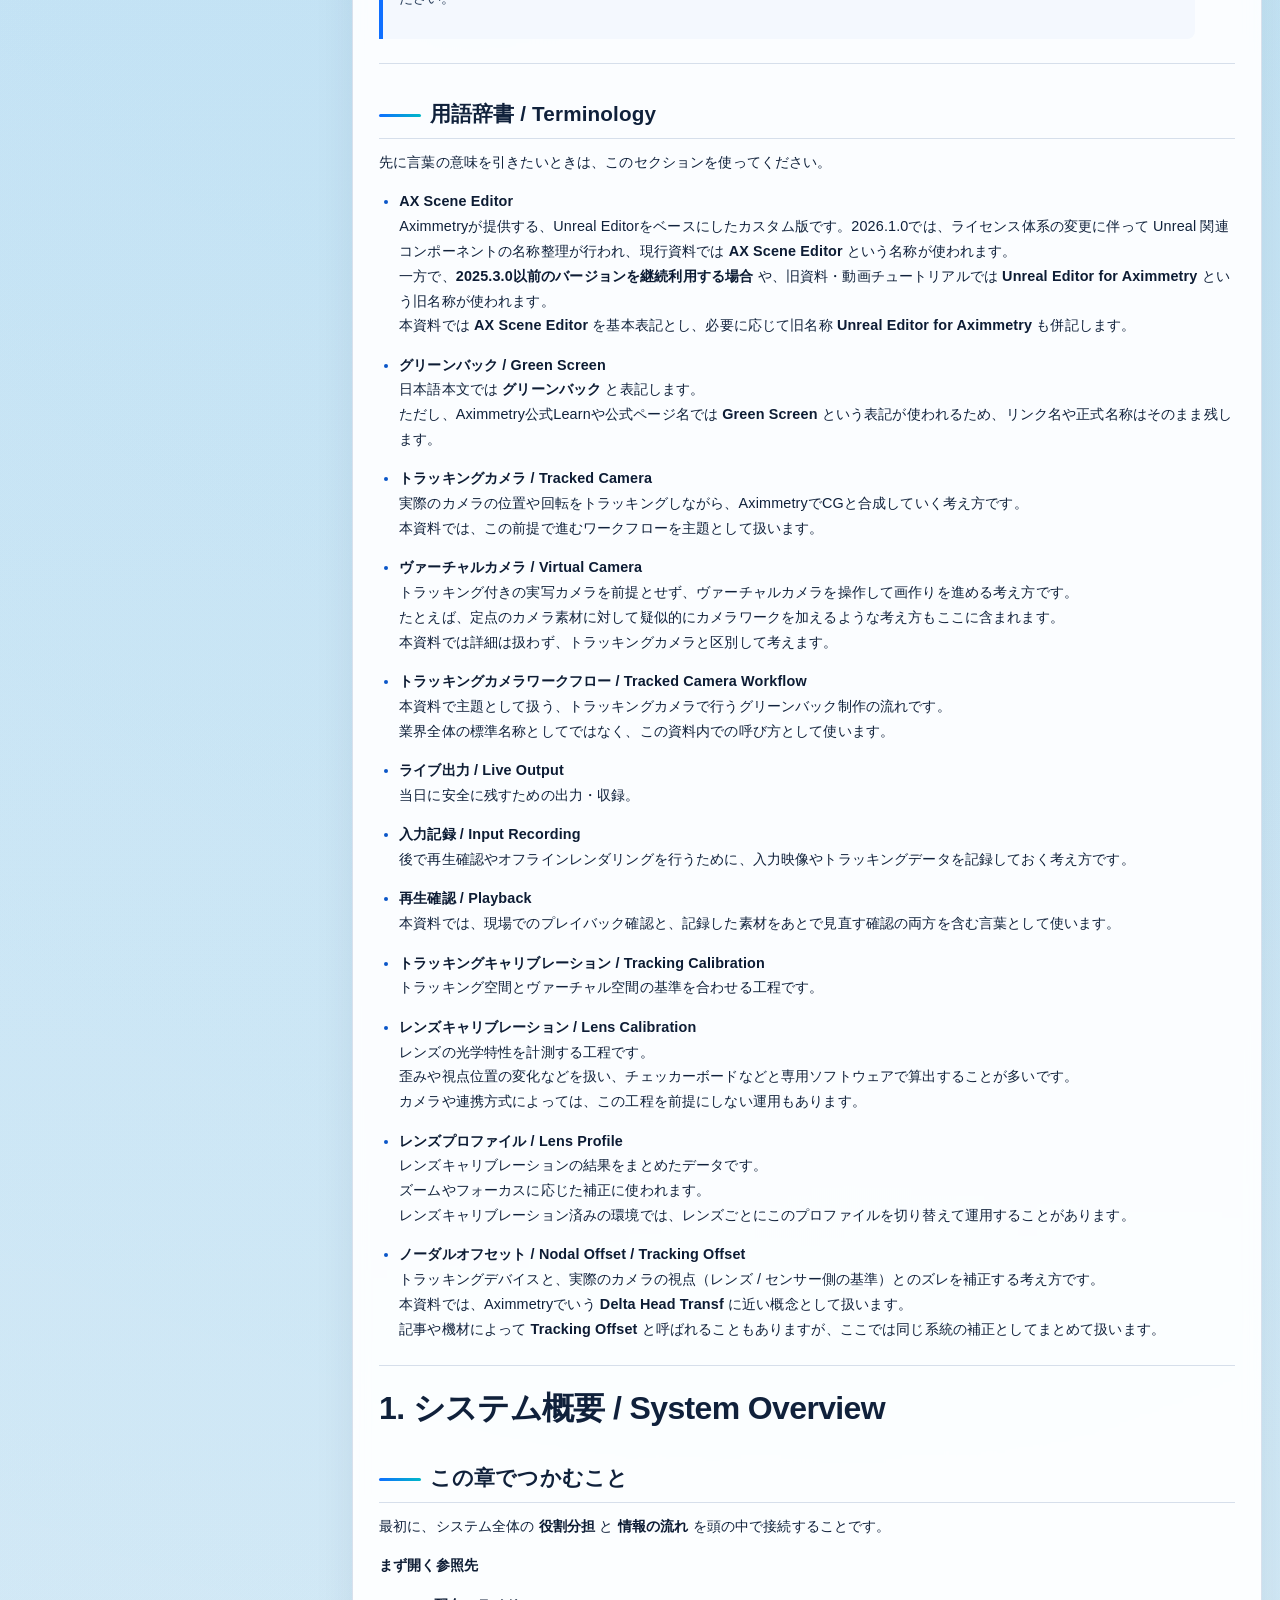
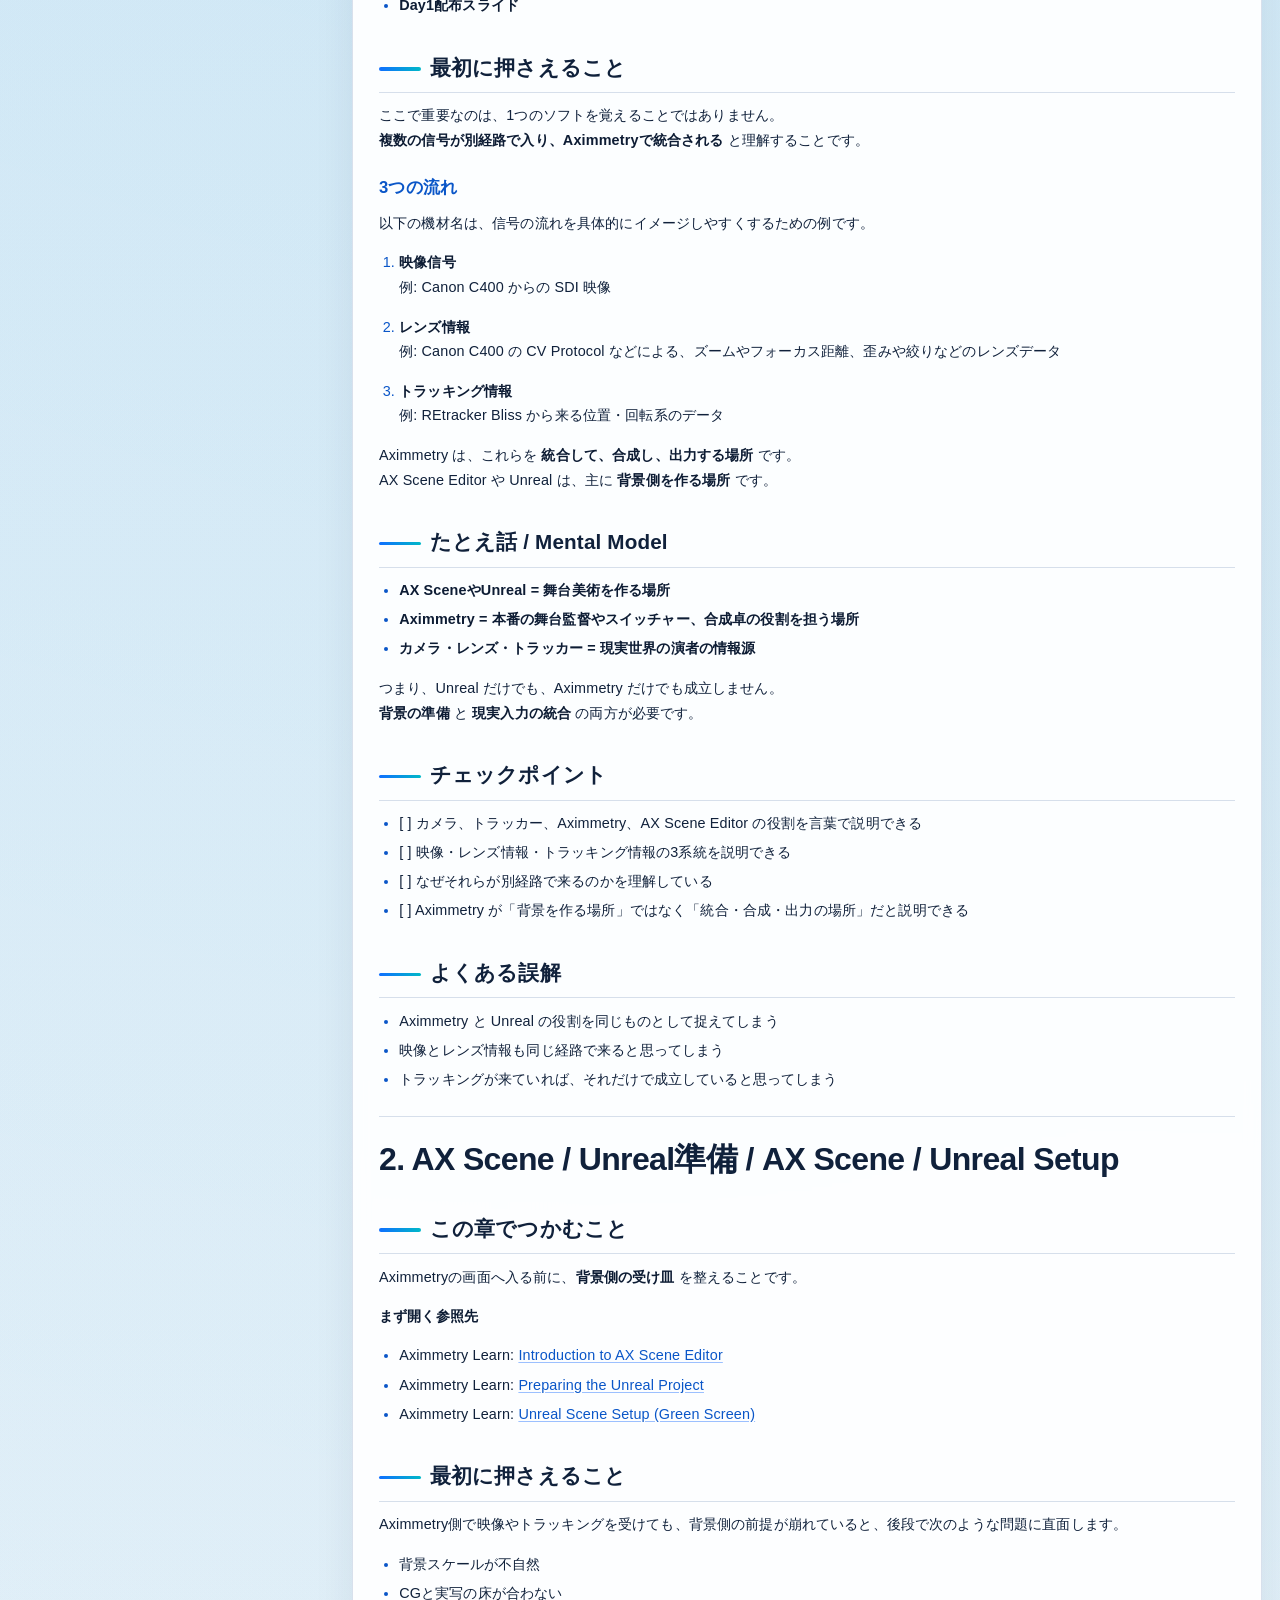
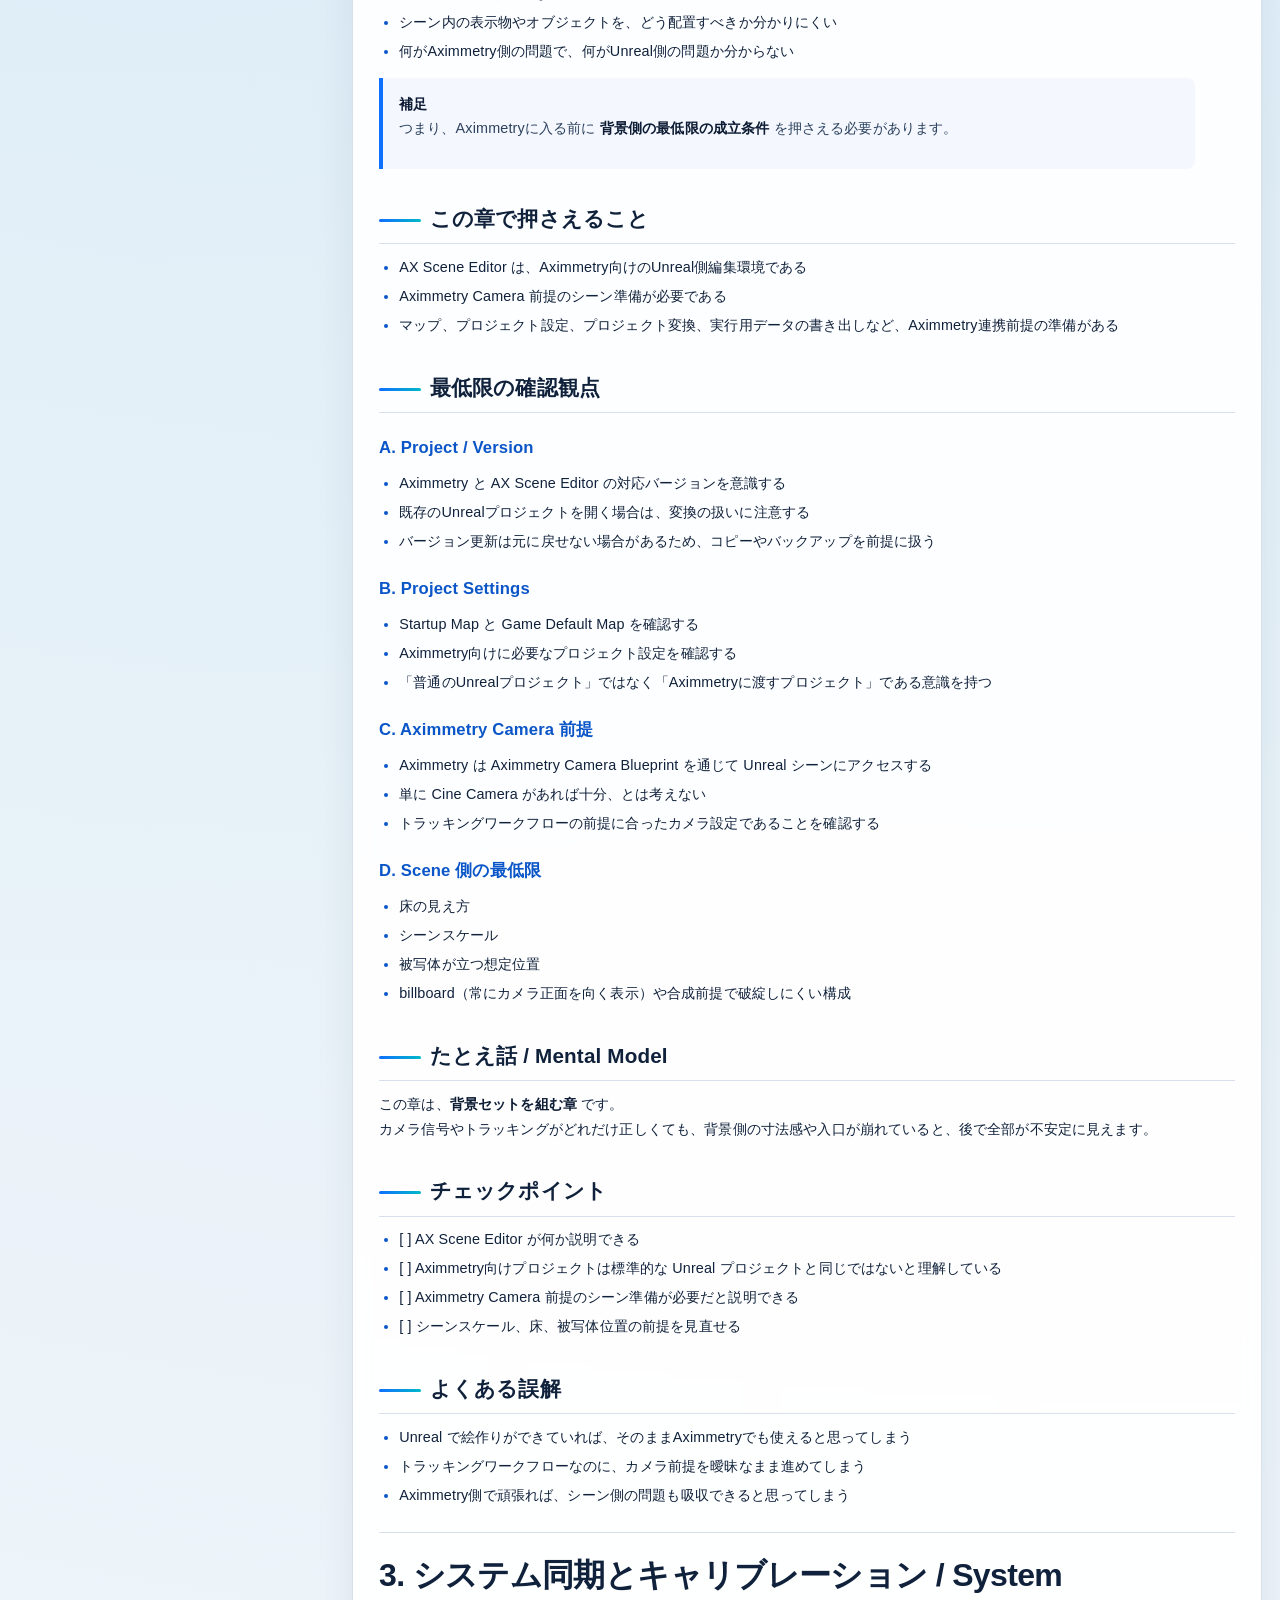
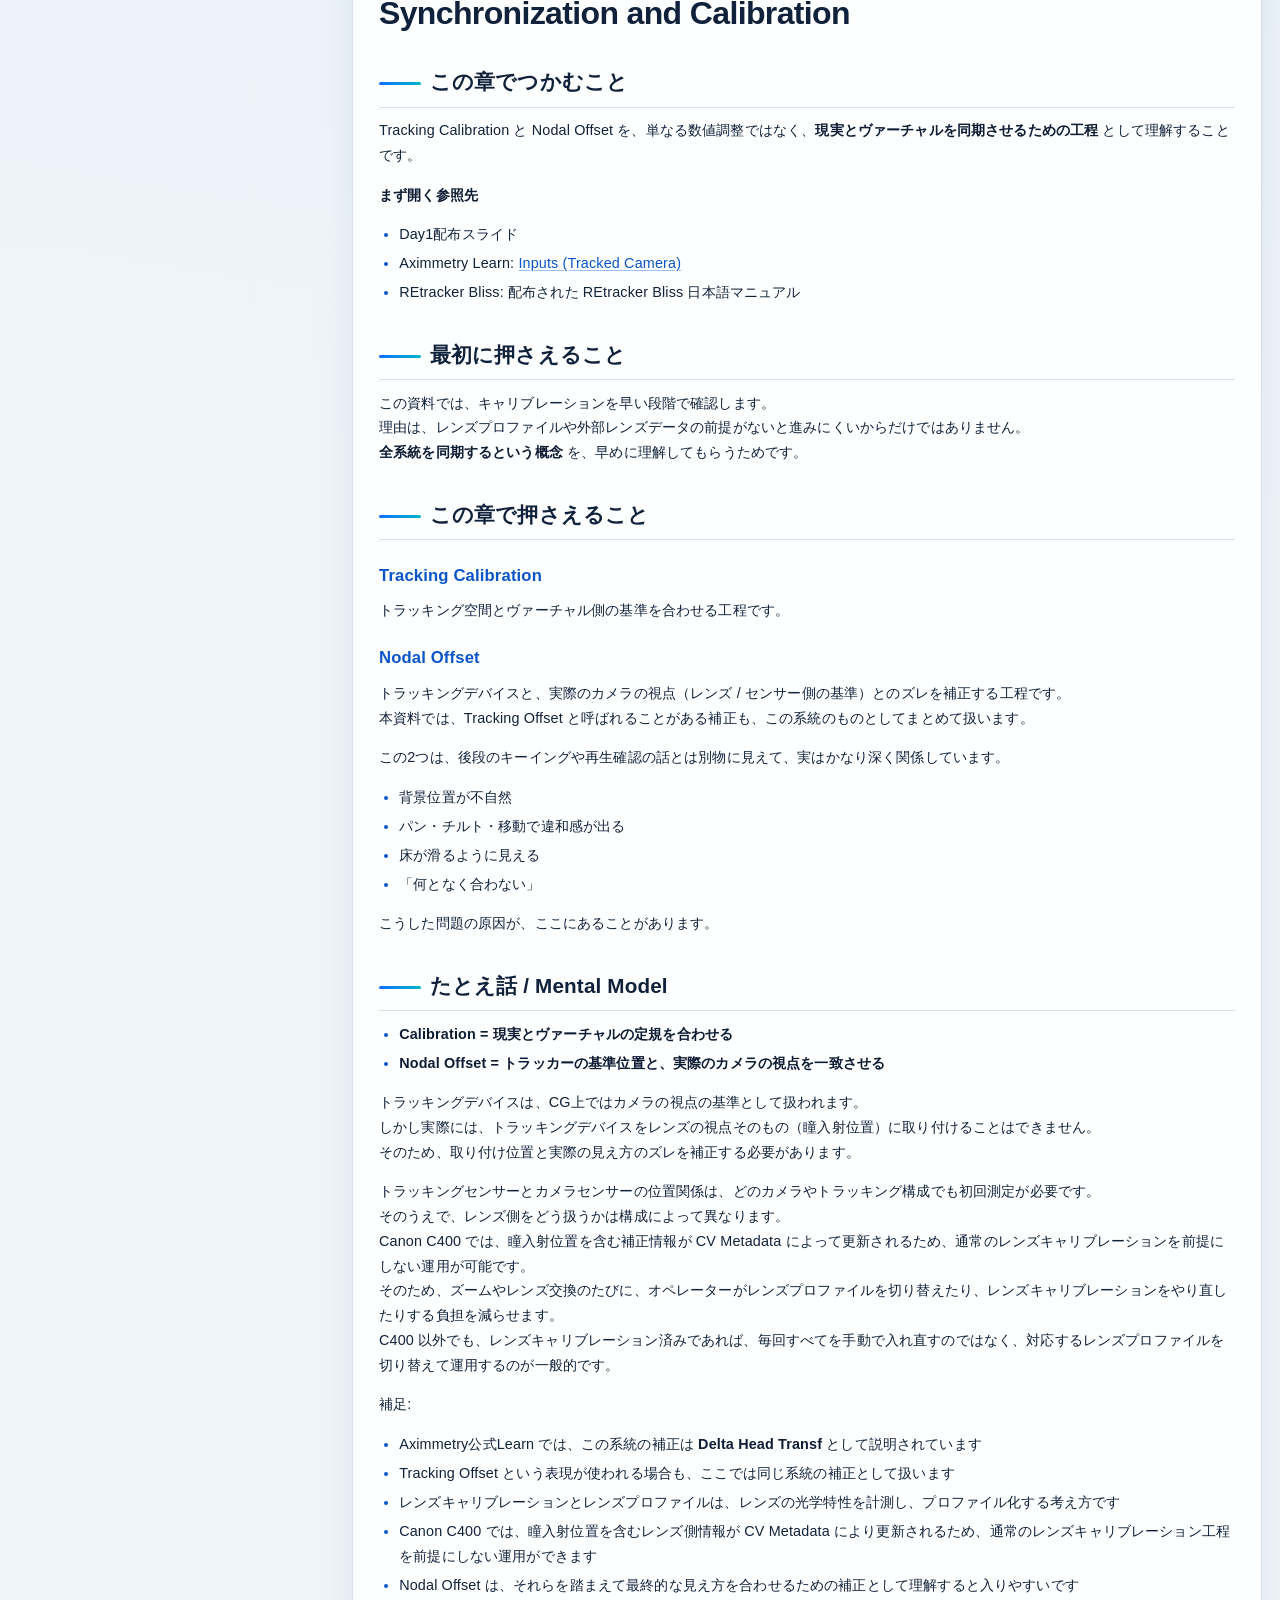
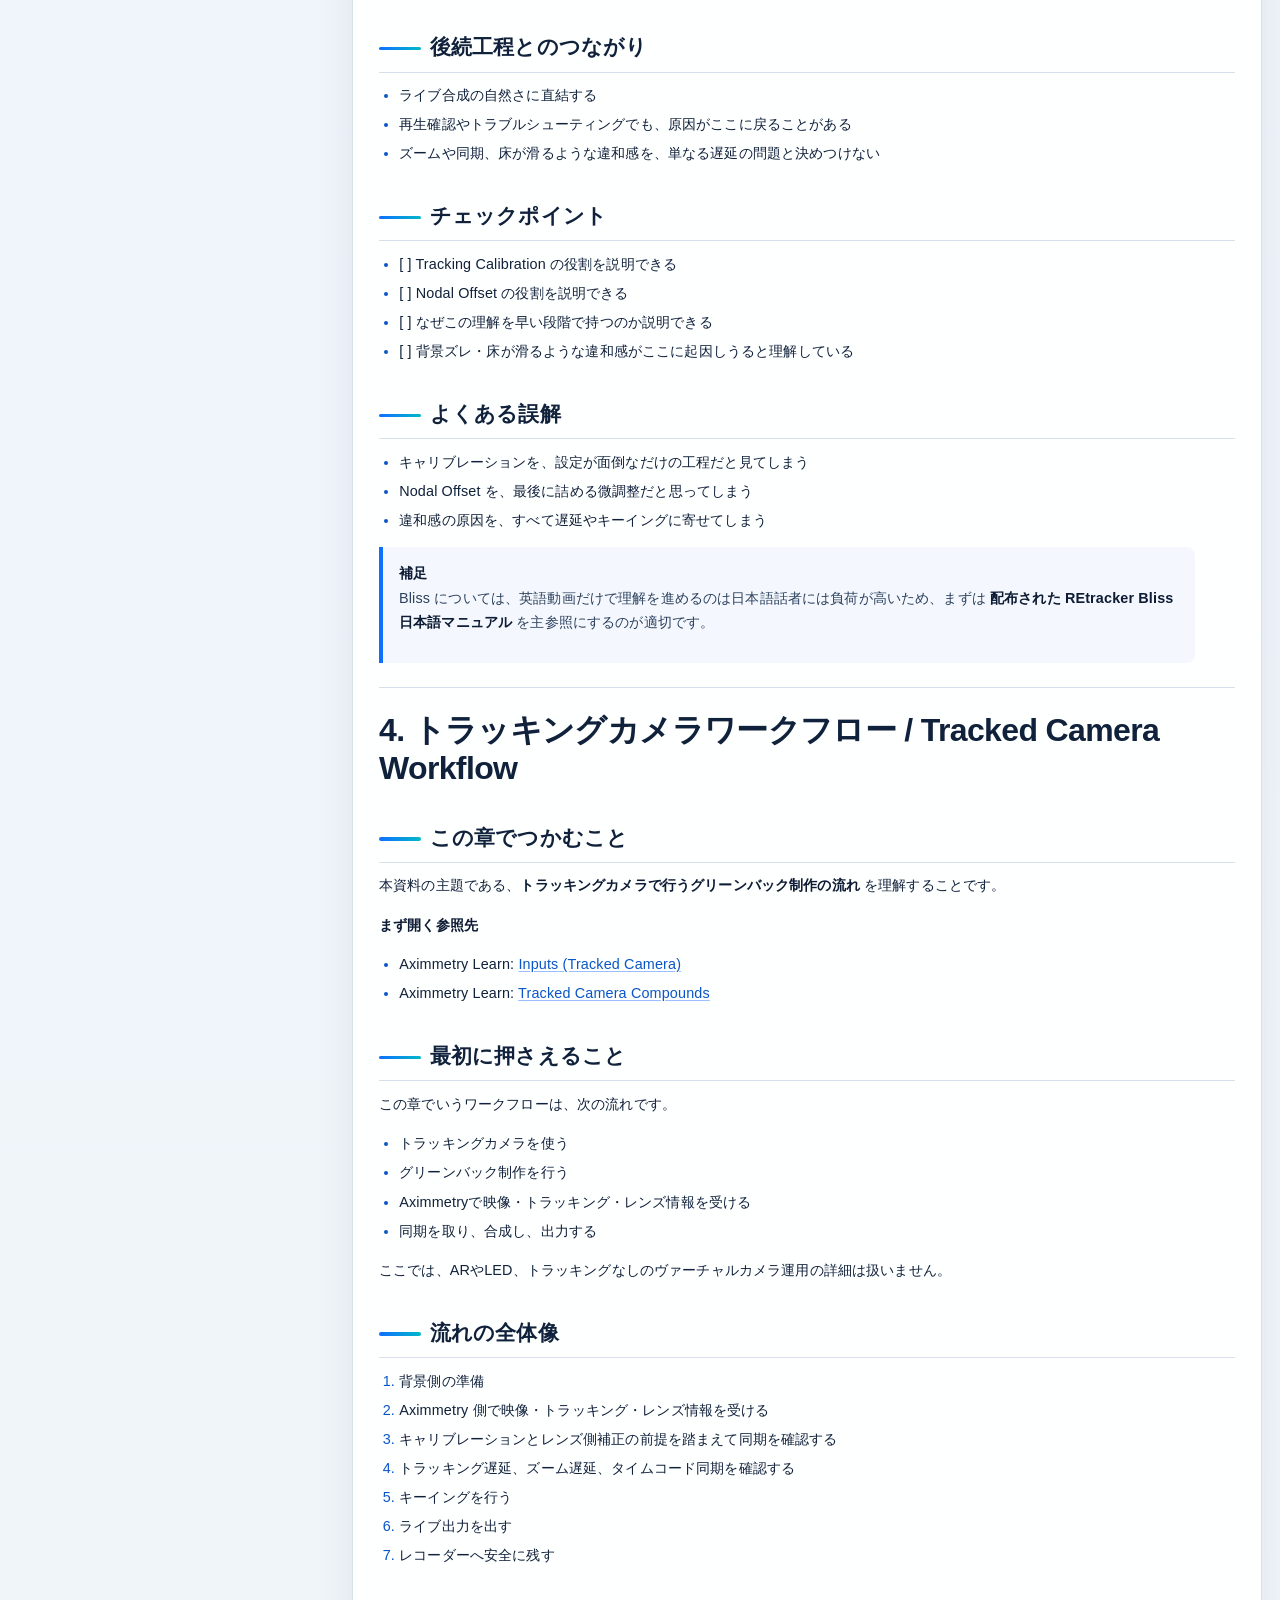
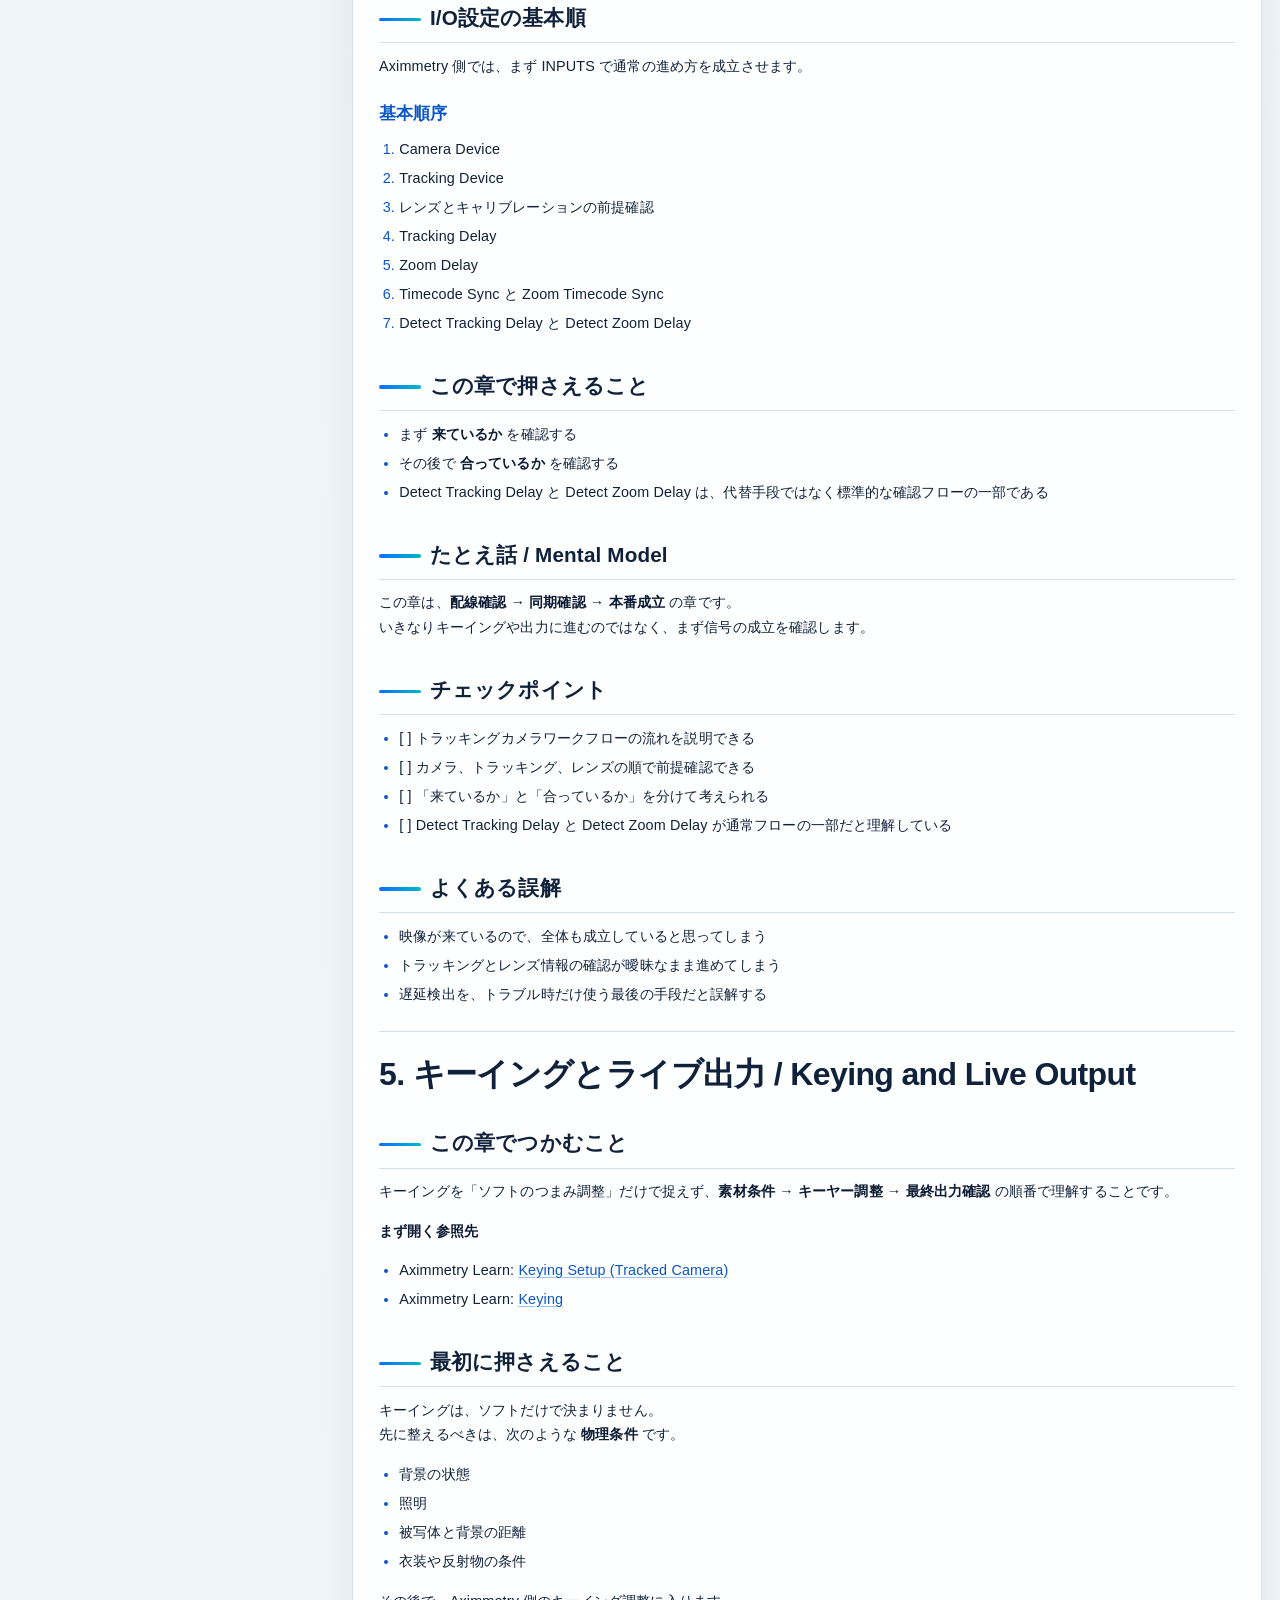
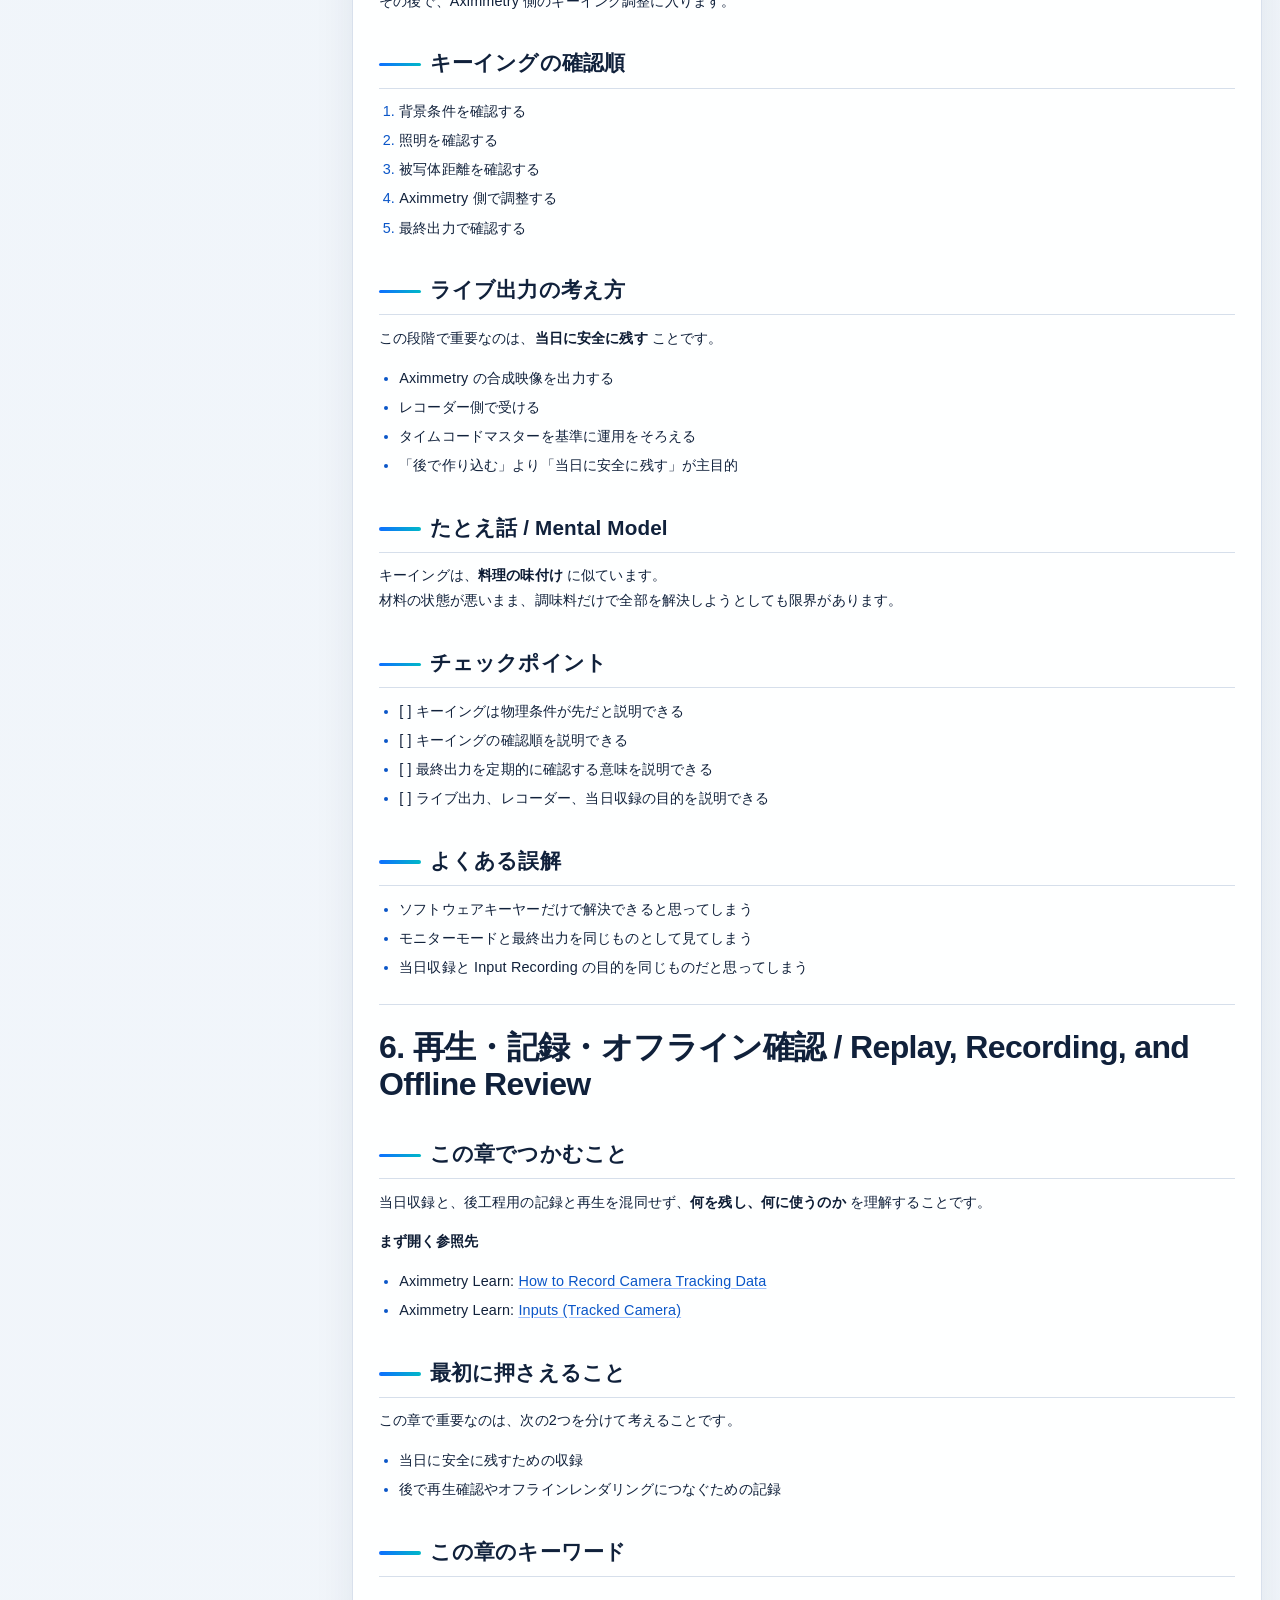
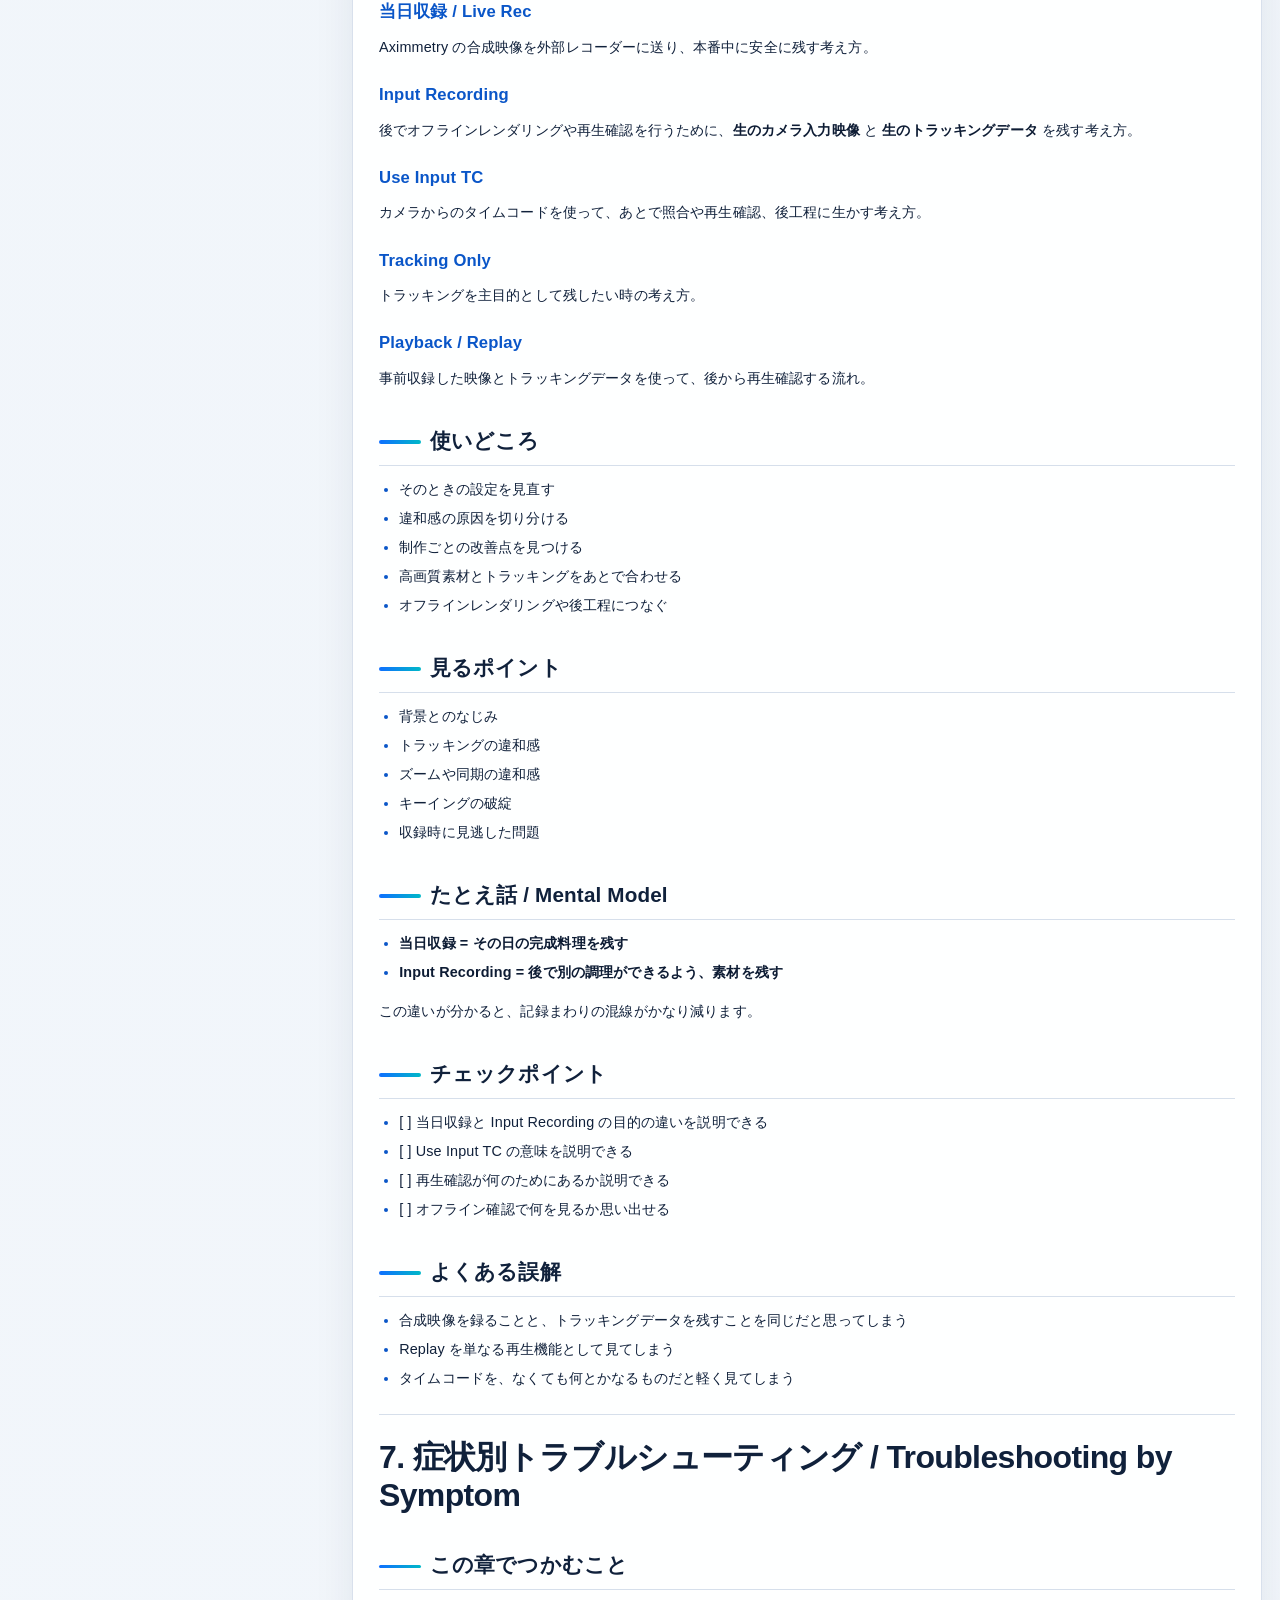
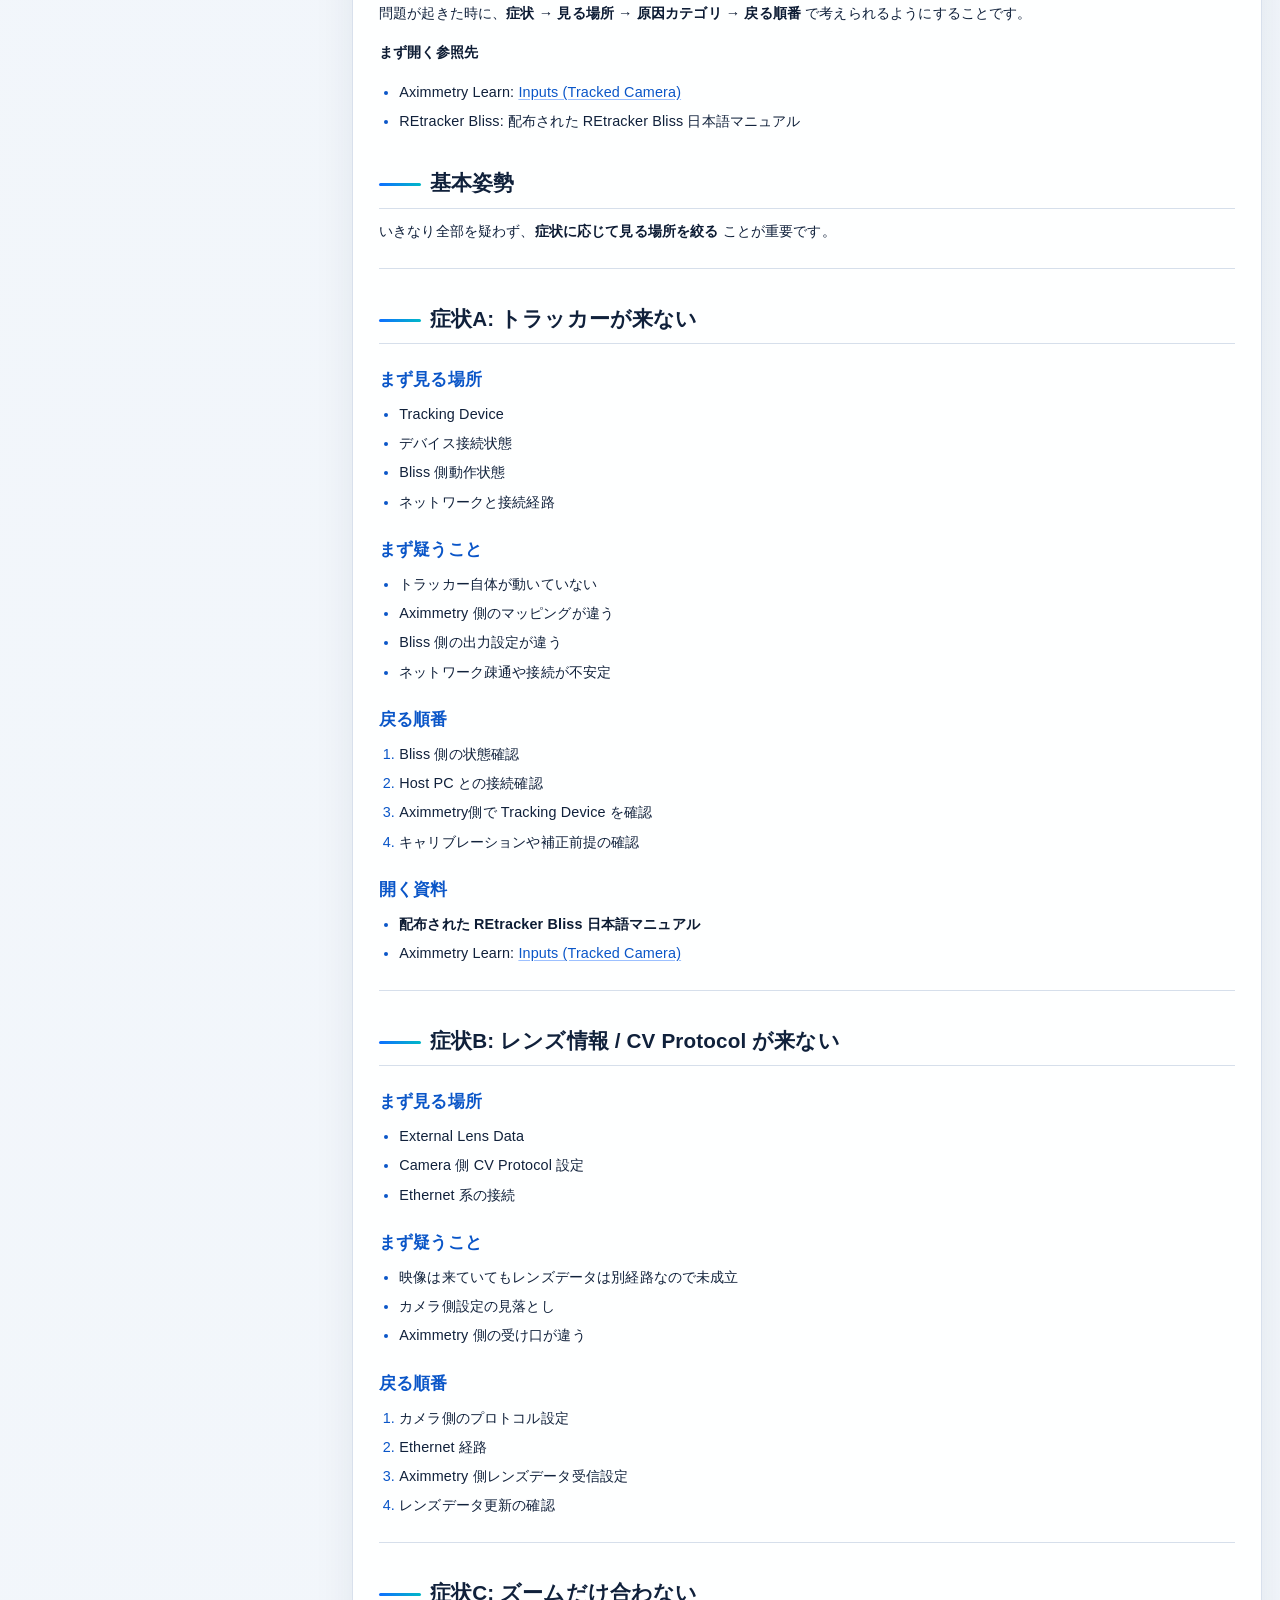
==== commit 685610a6: "Refine advanced study guide paths" ====
--- a/site/versions/Aximmetry_Review_Guide_Integrated_v0.2.3.html
+++ b/site/versions/Aximmetry_Review_Guide_Integrated_v0.2.3.html
@@ -640,16 +640,19 @@
 <li><a href="#_57">チェックポイント</a></li>
 </ul>
 </li>
-<li><a href="#8-further-study-and-advanced-topics">8. 追加学習と発展項目 / Further Study and Advanced Topics</a><ul>
+<li><a href="#8-practical-advanced-topics">8. 実践的な発展項目 / Practical Advanced Topics</a><ul>
 <li><a href="#_58">この章でつかむこと</a></li>
 <li><a href="#_59">この章の位置づけ</a></li>
-<li><a href="#_60">学習を広げる方向</a><ul>
-<li><a href="#1-ax-scene-editor-unreal">1. AX Scene Editor / Unreal 連携を深める</a></li>
-<li><a href="#2_1">2. システムの内側を理解する</a></li>
-<li><a href="#3-aximmetry">3. Aximmetry側の制御や自動化を広げる</a></li>
-</ul>
-</li>
-<li><a href="#_61">まず触れやすい入口</a></li>
+<li><a href="#_60">やりたいこと別の入口</a><ul>
+<li><a href="#unreal-engine-ax-scene-editor">Unreal Engine / AX Scene Editor側でインタラクションを広げたい人へ</a></li>
+<li><a href="#aximmetrygui-control-board">AximmetryでGUI / Control Boardを作りたい人へ</a></li>
+<li><a href="#trigger">外部コントローラー / Trigger運用を広げたい人へ</a></li>
+<li><a href="#aximmetry">Aximmetry側で制御や自動化を広げたい人へ</a></li>
+<li><a href="#_61">システム遅延や安定性を深く理解したい人へ</a></li>
+<li><a href="#camera-compound">Camera Compound間の受け渡しや内部制御を理解したい人へ</a></li>
+<li><a href="#virtual-camera-led-wall-ar-production">Virtual Camera / LED Wall / AR など別のProductionタイプを学びたい人へ</a></li>
+</ul>
+</li>
 <li><a href="#_62">この章で押さえること</a></li>
 <li><a href="#_63">チェックポイント</a></li>
 </ul>
@@ -660,6 +663,8 @@
 <li><a href="#inputs-sync">入力と同期 / Inputs / Sync を確認したい</a></li>
 <li><a href="#_66">キーイングとライブ出力を確認したい</a></li>
 <li><a href="#offline-review">記録 / 再生 / offline review を確認したい</a></li>
+<li><a href="#production">別のProductionタイプを確認したい</a></li>
+<li><a href="#trigger_1">外部コントローラー / Trigger運用を確認したい</a></li>
 <li><a href="#_67">発展項目を確認したい</a></li>
 <li><a href="#retracker-bliss">REtracker Bliss を確認したい</a><ul>
 <li><a href="#_68">推奨する参照順</a></li>
@@ -706,7 +711,7 @@
 <li><strong>キーイングとライブ出力</strong>: キーイングと当日収録の考え方を押さえる</li>
 <li><strong>再生・記録・オフライン確認</strong>: 何を残し、何に使うかを分けて理解する</li>
 <li><strong>症状別トラブルシューティング</strong>: 症状から見る場所を絞る</li>
-<li><strong>追加学習と発展項目</strong>: 本流の外側にある追加学習や Advanced 運用の入口を知る</li>
+<li><strong>実践的な発展項目</strong>: やりたいこと別に、次に開く公式Learnの入口を選ぶ</li>
 <li><strong>目的別索引</strong>: 目的から参照先を引けるようにする</li>
 </ol>
 <hr />
@@ -769,11 +774,6 @@
   トラッキング空間とヴァーチャル空間の基準を合わせる工程です。</p>
 </li>
 <li>
-<p><strong>トラッキングオフセット / Tracking Offset</strong><br />
-  トラッキングセンサーとカメラ側の基準位置のズレを扱う補正です。<br />
-  手動または専用ソフトウェアで算出することがあります。</p>
-</li>
-<li>
 <p><strong>レンズキャリブレーション / Lens Calibration</strong><br />
   レンズの光学特性を計測する工程です。<br />
   歪みや視点位置の変化などを扱い、チェッカーボードなどと専用ソフトウェアで算出することが多いです。<br />
@@ -786,8 +786,10 @@
   レンズキャリブレーション済みの環境では、レンズごとにこのプロファイルを切り替えて運用することがあります。</p>
 </li>
 <li>
-<p><strong>ノーダルオフセット / Nodal Offset</strong><br />
-  トラッキングデバイスの基準点と、実際のレンズの視点（瞳入射位置）のズレを補正する工程です。</p>
+<p><strong>ノーダルオフセット / Nodal Offset / Tracking Offset</strong><br />
+  トラッキングデバイスと、実際のカメラの視点（レンズ / センサー側の基準）とのズレを補正する考え方です。<br />
+  本資料では、Aximmetryでいう <strong>Delta Head Transf</strong> に近い概念として扱います。<br />
+  記事や機材によって <strong>Tracking Offset</strong> と呼ばれることもありますが、ここでは同じ系統の補正としてまとめて扱います。</p>
 </li>
 </ul>
 <hr />
@@ -927,7 +929,8 @@
 <h3 id="tracking-calibration">Tracking Calibration</h3>
 <p>トラッキング空間とヴァーチャル側の基準を合わせる工程です。</p>
 <h3 id="nodal-offset">Nodal Offset</h3>
-<p>トラッキングデバイスの基準点と、実際のレンズの視点（瞳入射位置）のズレを補正する工程です。</p>
+<p>トラッキングデバイスと、実際のカメラの視点（レンズ / センサー側の基準）とのズレを補正する工程です。<br />
+本資料では、Tracking Offset と呼ばれることがある補正も、この系統のものとしてまとめて扱います。</p>
 <p>この2つは、後段のキーイングや再生確認の話とは別物に見えて、実はかなり深く関係しています。</p>
 <ul>
 <li>背景位置が不自然</li>
@@ -939,7 +942,7 @@
 <h2 id="mental-model_2">たとえ話 / Mental Model</h2>
 <ul>
 <li><strong>Calibration = 現実とヴァーチャルの定規を合わせる</strong></li>
-<li><strong>Nodal Offset = トラッカーの基準位置と、実際のレンズの視点を一致させる</strong></li>
+<li><strong>Nodal Offset = トラッカーの基準位置と、実際のカメラの視点を一致させる</strong></li>
 </ul>
 <p>トラッキングデバイスは、CG上ではカメラの視点の基準として扱われます。<br />
 しかし実際には、トラッキングデバイスをレンズの視点そのもの（瞳入射位置）に取り付けることはできません。<br />
@@ -951,7 +954,8 @@
 C400 以外でも、レンズキャリブレーション済みであれば、毎回すべてを手動で入れ直すのではなく、対応するレンズプロファイルを切り替えて運用するのが一般的です。</p>
 <p>補足:</p>
 <ul>
-<li>トラッキングオフセットは、トラッキングセンサーとカメラ側の位置関係を扱う補正です</li>
+<li>Aximmetry公式Learn では、この系統の補正は <strong>Delta Head Transf</strong> として説明されています</li>
+<li>Tracking Offset という表現が使われる場合も、ここでは同じ系統の補正として扱います</li>
 <li>レンズキャリブレーションとレンズプロファイルは、レンズの光学特性を計測し、プロファイル化する考え方です</li>
 <li>Canon C400 では、瞳入射位置を含むレンズ側情報が CV Metadata により更新されるため、通常のレンズキャリブレーション工程を前提にしない運用ができます</li>
 <li>Nodal Offset は、それらを踏まえて最終的な見え方を合わせるための補正として理解すると入りやすいです</li>
@@ -1286,51 +1290,108 @@
 <li>[ ] 問題がキャリブレーション起因か、信号起因か、同期起因かを切り分けようとできる</li>
 </ul>
 <hr />
-<h1 id="8-further-study-and-advanced-topics">8. 追加学習と発展項目 / Further Study and Advanced Topics</h1>
+<h1 id="8-practical-advanced-topics">8. 実践的な発展項目 / Practical Advanced Topics</h1>
 <h2 id="_58">この章でつかむこと</h2>
-<p>本流であるトラッキングカメラでのグリーンバックワークフローを理解した上で、Aximmetryには <strong>追加学習や、より Advanced な運用に進むための入口がいくつもある</strong> と知ることです。</p>
+<p>本流であるトラッキングカメラでのグリーンバックワークフローを理解した上で、<strong>次に何を広げたいか、あるいは別のProductionタイプへ進みたいかに応じて、追加学習の入口を選べる</strong> と知ることです。</p>
 <h2 id="_59">この章の位置づけ</h2>
-<p>ここはメインワークフローの土台ではなく、<strong>追加学習の紹介章</strong> です。<br />
-他章のように順番に追うのではなく、<strong>本流のあとにどの方向へ学習を広げられるか</strong> を見渡すための章として使います。<br />
-最初の1周では無理に全部触れず、本流を通してから必要な方向に戻ってくれば十分です。</p>
-<h2 id="_60">学習を広げる方向</h2>
-<h3 id="1-ax-scene-editor-unreal">1. AX Scene Editor / Unreal 連携を深める</h3>
-<p>AX Scene Editor 側で、Aximmetryから送る値や映像を使って、シーン制御をもう一歩進める方向です。</p>
-<ul>
+<p>ここはメインワークフローを順番に復習する章ではなく、<strong>やりたいこと別に、次に開く公式Learnを選ぶための章</strong> です。<br />
+トレーニングの本流を押さえたあとに、<strong>自分の役割や興味に近い方向へ発展するための入口</strong> として使います。<br />
+また、本文では詳しく扱っていない <strong>Virtual Camera / LED Wall / AR といった別のProductionタイプへ進む入口</strong> もここで拾えるようにします。<br />
+最初から全部を追う必要はなく、今の担当に近い項目から広げていけば十分です。</p>
+<h2 id="_60">やりたいこと別の入口</h2>
+<h3 id="unreal-engine-ax-scene-editor">Unreal Engine / AX Scene Editor側でインタラクションを広げたい人へ</h3>
+<p><strong>向いている人</strong></p>
+<p>Unreal 側でオブジェクトや演出を動かしたい人、Aximmetry から値や映像を渡してインタラクションを増やしたい人、AX Scene Editor 側の表現を一歩進めたい人。</p>
+<p><strong>まず開く参照先</strong></p>
+<ul>
+<li><a href="https://aximmetry.com/learn/virtual-production-workflow/obtaining-graphics-and-virtual-assets/creating-content-in-ax-scene-editor/interactive-editing-with-live-sync/">Interactive Editing with Live Sync</a></li>
 <li><a href="https://aximmetry.com/learn/virtual-production-workflow/obtaining-graphics-and-virtual-assets/creating-content-in-ax-scene-editor/additional-control-with-blueprints/">Additional Control with Blueprints</a></li>
-<li>既存項目とのつながり:
-  Virtual Screen Asset / Get Aximmetry Video / simple Transformation</li>
-</ul>
-<h3 id="2_1">2. システムの内側を理解する</h3>
-<p>運用の安定性や遅延の考え方を、ワークフローの表面だけでなくシステム内部の観点から理解する方向です。</p>
+</ul>
+<p><strong>つながる既存項目</strong></p>
+<ul>
+<li>Virtual Screen Asset</li>
+<li>Get Aximmetry Video</li>
+<li>simple Transformation</li>
+</ul>
+<h3 id="aximmetrygui-control-board">AximmetryでGUI / Control Boardを作りたい人へ</h3>
+<p><strong>向いている人</strong></p>
+<p>オペレーターが触りやすい画面を作りたい人、Flow Editor を直接見せずに操作用のパネルを整理したい人、現場向けのUIを整えたい人。</p>
+<p><strong>まず開く参照先</strong></p>
+<ul>
+<li><a href="https://aximmetry.com/learn/virtual-production-workflow/starting-with-aximmetry/aximmetry-composer/basics-of-the-flow-editor/">Basics of the Flow Editor</a></li>
+<li><a href="https://aximmetry.com/learn/virtual-production-workflow/scripting-in-aximmetry/flow-editor/special-compound-control-board/">Special Compound: Control Board</a></li>
+<li><a href="https://aximmetry.com/learn/virtual-production-workflow/scripting-in-aximmetry/flow-editor/special-compound-pin-collector/">Special Compound: Pin Collector</a></li>
+<li><a href="https://aximmetry.com/learn/virtual-production-workflow/scripting-in-aximmetry/flow-editor/special-pin-names/">Special Pin Names</a></li>
+</ul>
+<h3 id="trigger">外部コントローラー / Trigger運用を広げたい人へ</h3>
+<p><strong>向いている人</strong></p>
+<p>現場で物理ボタンやダイヤルから操作したい人、オペレーター用のTrigger系導線を整えたい人、Stream Deck や Loupedeck、MIDI などを Aximmetry に結びつけたい人。</p>
+<p><strong>まず開く参照先</strong></p>
+<ul>
+<li><a href="https://aximmetry.com/learn/virtual-production-workflow/supported-hardware/controllers/controllers/">Controllers</a></li>
+<li><a href="https://aximmetry.com/learn/virtual-production-workflow/setting-up-inputs-outputs-for-virtual-production/external-controllers/using-elgato-stream-deck-to-control-a-scene/">Using Elgato Stream Deck to control a scene</a></li>
+<li><a href="https://aximmetry.com/learn/virtual-production-workflow/setting-up-inputs-outputs-for-virtual-production/external-controllers/using-loupedeck-consoles-razer-stream-controller-to-control-a-scene/">Using Loupedeck consoles / Razer Stream Controller to control a scene</a></li>
+<li><a href="https://aximmetry.com/learn/virtual-production-workflow/setting-up-inputs-outputs-for-virtual-production/external-controllers/using-midi-with-aximmetry/">Using MIDI with Aximmetry</a></li>
+<li><a href="https://aximmetry.com/learn/virtual-production-workflow/setting-up-inputs-outputs-for-virtual-production/external-controllers/osc-in-and-output-setup/">OSC In-, and Output Setup</a></li>
+</ul>
+<h3 id="aximmetry">Aximmetry側で制御や自動化を広げたい人へ</h3>
+<p><strong>向いている人</strong></p>
+<p>Flow Editor の考え方を理解したい人、制御ロジックを組みたい人、将来的にオペレーション自動化まで広げたい人。</p>
+<p><strong>まず開く参照先</strong></p>
+<ul>
+<li><a href="https://aximmetry.com/learn/virtual-production-workflow/scripting-in-aximmetry/flow-editor/introduction-to-the-flow-editor/">Introduction to the Flow Editor</a></li>
+<li><a href="https://aximmetry.com/learn/virtual-production-workflow/scripting-in-aximmetry/automation/playlists/">Playlists</a></li>
+<li><a href="https://aximmetry.com/learn/virtual-production-workflow/scripting-in-aximmetry/sequencing/sequencer-and-sequence-editor/">Sequencer and Sequence Editor</a></li>
+</ul>
+<h3 id="_61">システム遅延や安定性を深く理解したい人へ</h3>
+<p><strong>向いている人</strong></p>
+<p>トラッキング遅延や同期の先にある、Aximmetry 全体の遅延設計や安定性まで理解したい人、トラブル時に原因の切り分け精度を上げたい人。</p>
+<p><strong>まず開く参照先</strong></p>
 <ul>
 <li><a href="https://aximmetry.com/learn/virtual-production-workflow/inner-workings-of-aximmetry/in-to-out-latency/">In-to-Out Latency</a></li>
-</ul>
-<h3 id="3-aximmetry">3. Aximmetry側の制御や自動化を広げる</h3>
-<p>Aximmetry Composer / Flow Editor 側で、ノードベースの考え方や、カメラ compound 内の情報の受け渡しを理解していく方向です。</p>
-<ul>
+<li><a href="https://aximmetry.com/learn/virtual-production-workflow/inner-workings-of-aximmetry/rendering-settings/">Rendering Settings</a></li>
+</ul>
+<h3 id="camera-compound">Camera Compound間の受け渡しや内部制御を理解したい人へ</h3>
+<p><strong>向いている人</strong></p>
+<p>camera compound の中で値をどう渡すかを知りたい人、既存 compound を読んだり拡張したりするための足場を作りたい人、内部構造の理解を深めたい人。</p>
+<p><strong>まず開く参照先</strong></p>
+<ul>
+<li><a href="https://aximmetry.com/learn/virtual-production-workflow/scripting-in-aximmetry/flow-editor/compound/">Compound</a></li>
+<li><a href="https://aximmetry.com/learn/virtual-production-workflow/scripting-in-aximmetry/transmit-tunnels-in-camera-compounds/">Transmit Tunnels in Camera Compounds</a></li>
 <li><a href="https://aximmetry.com/learn/virtual-production-workflow/scripting-in-aximmetry/flow-editor/introduction-to-the-flow-editor/">Introduction to the Flow Editor</a></li>
-<li><a href="https://aximmetry.com/learn/virtual-production-workflow/scripting-in-aximmetry/transmit-tunnels-in-camera-compounds/">Transmit Tunnels in Camera Compounds</a></li>
-</ul>
-<h2 id="_61">まず触れやすい入口</h2>
-<ol>
-<li>AX Scene 側を広げたいなら <code>Additional Control with Blueprints</code></li>
-<li>遅延や安定性の理解を深めたいなら <code>In-to-Out Latency</code></li>
-<li>Aximmetry側の制御を広げたいなら <code>Introduction to the Flow Editor</code></li>
-<li>Camera compound 間の受け渡しを理解したいなら <code>Transmit Tunnels in Camera Compounds</code></li>
-</ol>
+</ul>
+<h3 id="virtual-camera-led-wall-ar-production">Virtual Camera / LED Wall / AR など別のProductionタイプを学びたい人へ</h3>
+<p><strong>向いている人</strong></p>
+<p>トラッキングカメラのグリーンバック以外の運用も把握したい人、固定カメラ中心のVirtual Cameraを見たい人、LED WallやARの入口を整理して見たい人。</p>
+<p><strong>まず開く参照先</strong></p>
+<ul>
+<li><a href="https://aximmetry.com/learn/virtual-production-workflow/different-studios-for-virtual-production/stationary-or-moving-cameras/">Stationary or Moving Cameras?</a></li>
+<li><a href="https://aximmetry.com/learn/virtual-production-workflow/green-screen-production/introduction-to-green-screen-production/">Introduction to Green Screen Production</a></li>
+<li><a href="https://aximmetry.com/learn/virtual-production-workflow/led-wall-production/table-of-contents-led-wall-production/">Table of Contents (LED Wall Production)</a></li>
+<li><a href="https://aximmetry.com/learn/virtual-production-workflow/ar-production/introduction-to-ar-production/">Introduction to AR Production</a></li>
+</ul>
+<p><strong>見分け方の目安</strong></p>
+<ul>
+<li>固定カメラ中心で進めたいなら Virtual Camera Workflow</li>
+<li>LEDに背景を出して撮影したいなら LED Wall Production</li>
+<li>実写映像の上にCG要素を重ねたいなら AR Production</li>
+</ul>
 <h2 id="_62">この章で押さえること</h2>
 <ul>
-<li>発展項目には、AX Scene / Unreal 連携、システム理解、Flow Editor / scripting など複数の方向がある</li>
+<li>発展項目には、Unreal連携、GUI / Control Board作成、外部コントローラー / Trigger運用、Flow Editor / 自動化、遅延理解、Compound内部理解など複数の方向がある</li>
+<li>本流の外側には、Virtual Camera / LED Wall / AR といった別のProductionタイプの入口もある</li>
+<li>第8章は、やりたいこと別に次の参照先を選ぶための章である</li>
 <li>本流の外側には、現在本文で詳しく扱っていない追加学習の入口がある</li>
 <li>目的に応じて学ぶ方向を選べばよく、最初から全部を追う必要はない</li>
 </ul>
 <h2 id="_63">チェックポイント</h2>
 <ul>
-<li>[ ] この章が、順番に復習する章ではなく追加学習の紹介章だと理解している</li>
-<li>[ ] AX Scene / Unreal 連携を深める方向があると説明できる</li>
-<li>[ ] システム内部理解として In-to-Out Latency があると説明できる</li>
-<li>[ ] Flow Editor や Transmit Tunnels のような scripting 系の入口があると説明できる</li>
+<li>[ ] この章が、順番に復習する章ではなく、やりたいこと別に参照先を引く章だと理解している</li>
+<li>[ ] Unreal / AX Scene Editor側の連携を深めたい時の入口を説明できる</li>
+<li>[ ] AximmetryでGUI / Control Boardを作りたい時の入口を説明できる</li>
+<li>[ ] Stream Deck / Loupedeck / MIDI などの外部コントローラー導入の入口を説明できる</li>
+<li>[ ] Flow Editor / 自動化 / 遅延理解 / Compound間制御の入口を説明できる</li>
+<li>[ ] Virtual Camera / LED Wall / AR へ進みたい時の入口を説明できる</li>
 </ul>
 <blockquote class="callout callout-warning"><p><strong class="callout-label">注意</strong><br />
 これらの発展項目はバージョンや運用構成の影響を受けやすいため、本文では位置づけと学習方向に集中し、具体的な手順は公式Learnを参照してください。</p>
@@ -1348,13 +1409,14 @@
 </ul>
 <h2 id="_65">背景側の準備を確認したい</h2>
 <ul>
-<li><a href="https://aximmetry.com/learn/virtual-production-workflow/obtaining-graphics-and-virtual-assets/creating-content-in-unreal-editor/introduction-to-unreal-editor-for-aximmetry/">Introduction to AX Scene Editor</a></li>
+<li><a href="https://aximmetry.com/learn/virtual-production-workflow/obtaining-graphics-and-virtual-assets/creating-content-in-ax-scene-editor/introduction-to-ax-scene-editor/">Introduction to AX Scene Editor</a></li>
 <li><a href="https://aximmetry.com/learn/virtual-production-workflow/obtaining-graphics-and-virtual-assets/creating-content-for-aximmetry-de/preparing-the-unreal-project/">Preparing the Unreal Project</a></li>
 <li><a href="https://aximmetry.com/learn/virtual-production-workflow/green-screen-production/unreal-scene-setup-green-scre">Unreal Scene Setup (Green Screen)</a></li>
 <li><a href="https://aximmetry.com/learn/virtual-production-workflow/which-aximmetry-is-right-for-you/aximmetry-render-components/">Aximmetry Render Components</a></li>
 </ul>
 <h2 id="inputs-sync">入力と同期 / Inputs / Sync を確認したい</h2>
 <ul>
+<li><a href="https://aximmetry.com/learn/virtual-production-workflow/setting-up-inputs-outputs-for-virtual-production/mapping-devices/">Mapping Devices</a></li>
 <li><a href="https://aximmetry.com/learn/virtual-production-workflow/green-screen-production/tracked-camera-workflow/inputs-tracked-camera/">Inputs (Tracked Camera)</a></li>
 <li><a href="https://aximmetry.com/learn/virtual-production-workflow/green-screen-production/tracked-camera-workflow/scene-control-panel/">Scene Control Panel</a></li>
 <li><a href="https://aximmetry.com/learn/virtual-production-workflow/green-screen-production/tracked-camera-workflow/tracked-camera-compounds/">Tracked Camera Compounds</a></li>
@@ -1370,12 +1432,78 @@
 <li><a href="https://aximmetry.com/learn/virtual-production-workflow/setting-up-inputs-outputs-for-virtual-production/video/recording/how-to-record-camera-tracking-data/">How to Record Camera Tracking Data</a></li>
 <li><a href="https://aximmetry.com/learn/virtual-production-workflow/green-screen-production/tracked-camera-workflow/inputs-tracked-camera/">Inputs (Tracked Camera)</a></li>
 </ul>
+<h2 id="production">別のProductionタイプを確認したい</h2>
+<p><strong>Virtual Camera Workflow を見たい:</strong></p>
+<ul>
+<li><a href="https://aximmetry.com/learn/virtual-production-workflow/different-studios-for-virtual-production/stationary-or-moving-cameras/">Stationary or Moving Cameras?</a></li>
+<li><a href="https://aximmetry.com/learn/virtual-production-workflow/green-screen-production/introduction-to-green-screen-production/">Introduction to Green Screen Production</a></li>
+<li><a href="https://aximmetry.com/learn/virtual-production-workflow/green-screen-production/virtual-camera-workflow/virtual-camera-compounds/">Virtual Camera Compounds</a></li>
+</ul>
+<p><strong>LED Wall Production を見たい:</strong></p>
+<ul>
+<li><a href="https://aximmetry.com/learn/virtual-production-workflow/led-wall-production/introduction-to-led-wall-production/">Introduction to LED Wall Production</a></li>
+<li><a href="https://aximmetry.com/learn/virtual-production-workflow/led-wall-production/table-of-contents-led-wall-production/">Table of Contents (LED Wall Production)</a></li>
+</ul>
+<p><strong>AR Production を見たい:</strong></p>
+<ul>
+<li><a href="https://aximmetry.com/learn/virtual-production-workflow/ar-production/introduction-to-ar-production/">Introduction to AR Production</a></li>
+<li><a href="https://aximmetry.com/learn/virtual-production-workflow/ar-production/ar-camera-compounds/">AR Camera Compounds</a></li>
+</ul>
+<h2 id="trigger_1">外部コントローラー / Trigger運用を確認したい</h2>
+<p><strong>Stream Deck を使いたい:</strong></p>
+<ul>
+<li><a href="https://aximmetry.com/learn/virtual-production-workflow/setting-up-inputs-outputs-for-virtual-production/external-controllers/using-elgato-stream-deck-to-control-a-scene/">Using Elgato Stream Deck to control a scene</a></li>
+</ul>
+<p><strong>Loupedeck / Razer Stream Controller を使いたい:</strong></p>
+<ul>
+<li><a href="https://aximmetry.com/learn/virtual-production-workflow/setting-up-inputs-outputs-for-virtual-production/external-controllers/using-loupedeck-consoles-razer-stream-controller-to-control-a-scene/">Using Loupedeck consoles / Razer Stream Controller to control a scene</a></li>
+</ul>
+<p><strong>MIDI を使いたい:</strong></p>
+<ul>
+<li><a href="https://aximmetry.com/learn/virtual-production-workflow/setting-up-inputs-outputs-for-virtual-production/external-controllers/using-midi-with-aximmetry/">Using MIDI with Aximmetry</a></li>
+</ul>
+<p><strong>OSC / ネットワーク経由のTriggerを使いたい:</strong></p>
+<ul>
+<li><a href="https://aximmetry.com/learn/virtual-production-workflow/setting-up-inputs-outputs-for-virtual-production/external-controllers/osc-in-and-output-setup/">OSC In-, and Output Setup</a></li>
+<li><a href="https://aximmetry.com/learn/virtual-production-workflow/setting-up-inputs-outputs-for-virtual-production/external-controllers/osc-messages-in-aximmetry/">OSC Messages in Aximmetry</a></li>
+</ul>
 <h2 id="_67">発展項目を確認したい</h2>
-<ul>
+<p><strong>Unreal Engine / AX Scene Editor側でインタラクションを広げたい:</strong></p>
+<ul>
+<li><a href="https://aximmetry.com/learn/virtual-production-workflow/obtaining-graphics-and-virtual-assets/creating-content-in-ax-scene-editor/interactive-editing-with-live-sync/">Interactive Editing with Live Sync</a></li>
 <li><a href="https://aximmetry.com/learn/virtual-production-workflow/obtaining-graphics-and-virtual-assets/creating-content-in-ax-scene-editor/additional-control-with-blueprints/">Additional Control with Blueprints</a></li>
+</ul>
+<p><strong>AximmetryでGUI / Control Boardを作りたい:</strong></p>
+<ul>
+<li><a href="https://aximmetry.com/learn/virtual-production-workflow/starting-with-aximmetry/aximmetry-composer/basics-of-the-flow-editor/">Basics of the Flow Editor</a></li>
+<li><a href="https://aximmetry.com/learn/virtual-production-workflow/scripting-in-aximmetry/flow-editor/special-compound-control-board/">Special Compound: Control Board</a></li>
+<li><a href="https://aximmetry.com/learn/virtual-production-workflow/scripting-in-aximmetry/flow-editor/special-compound-pin-collector/">Special Compound: Pin Collector</a></li>
+<li><a href="https://aximmetry.com/learn/virtual-production-workflow/scripting-in-aximmetry/flow-editor/special-pin-names/">Special Pin Names</a></li>
+</ul>
+<p><strong>外部コントローラー / Trigger運用を広げたい:</strong></p>
+<ul>
+<li><a href="https://aximmetry.com/learn/virtual-production-workflow/supported-hardware/controllers/controllers/">Controllers</a></li>
+<li><a href="https://aximmetry.com/learn/virtual-production-workflow/setting-up-inputs-outputs-for-virtual-production/external-controllers/using-elgato-stream-deck-to-control-a-scene/">Using Elgato Stream Deck to control a scene</a></li>
+<li><a href="https://aximmetry.com/learn/virtual-production-workflow/setting-up-inputs-outputs-for-virtual-production/external-controllers/using-loupedeck-consoles-razer-stream-controller-to-control-a-scene/">Using Loupedeck consoles / Razer Stream Controller to control a scene</a></li>
+<li><a href="https://aximmetry.com/learn/virtual-production-workflow/setting-up-inputs-outputs-for-virtual-production/external-controllers/using-midi-with-aximmetry/">Using MIDI with Aximmetry</a></li>
+<li><a href="https://aximmetry.com/learn/virtual-production-workflow/setting-up-inputs-outputs-for-virtual-production/external-controllers/osc-in-and-output-setup/">OSC In-, and Output Setup</a></li>
+</ul>
+<p><strong>Aximmetry側で制御や自動化を広げたい:</strong></p>
+<ul>
+<li><a href="https://aximmetry.com/learn/virtual-production-workflow/scripting-in-aximmetry/flow-editor/introduction-to-the-flow-editor/">Introduction to the Flow Editor</a></li>
+<li><a href="https://aximmetry.com/learn/virtual-production-workflow/scripting-in-aximmetry/automation/playlists/">Playlists</a></li>
+<li><a href="https://aximmetry.com/learn/virtual-production-workflow/scripting-in-aximmetry/sequencing/sequencer-and-sequence-editor/">Sequencer and Sequence Editor</a></li>
+</ul>
+<p><strong>システム遅延や安定性を深く理解したい:</strong></p>
+<ul>
 <li><a href="https://aximmetry.com/learn/virtual-production-workflow/inner-workings-of-aximmetry/in-to-out-latency/">In-to-Out Latency</a></li>
+<li><a href="https://aximmetry.com/learn/virtual-production-workflow/inner-workings-of-aximmetry/rendering-settings/">Rendering Settings</a></li>
+</ul>
+<p><strong>Camera Compound間の受け渡しや内部制御を理解したい:</strong></p>
+<ul>
+<li><a href="https://aximmetry.com/learn/virtual-production-workflow/scripting-in-aximmetry/flow-editor/compound/">Compound</a></li>
+<li><a href="https://aximmetry.com/learn/virtual-production-workflow/scripting-in-aximmetry/transmit-tunnels-in-camera-compounds/">Transmit Tunnels in Camera Compounds</a></li>
 <li><a href="https://aximmetry.com/learn/virtual-production-workflow/scripting-in-aximmetry/flow-editor/introduction-to-the-flow-editor/">Introduction to the Flow Editor</a></li>
-<li><a href="https://aximmetry.com/learn/virtual-production-workflow/scripting-in-aximmetry/transmit-tunnels-in-camera-compounds/">Transmit Tunnels in Camera Compounds</a></li>
 </ul>
 <h2 id="retracker-bliss">REtracker Bliss を確認したい</h2>
 <h3 id="_68">推奨する参照順</h3>
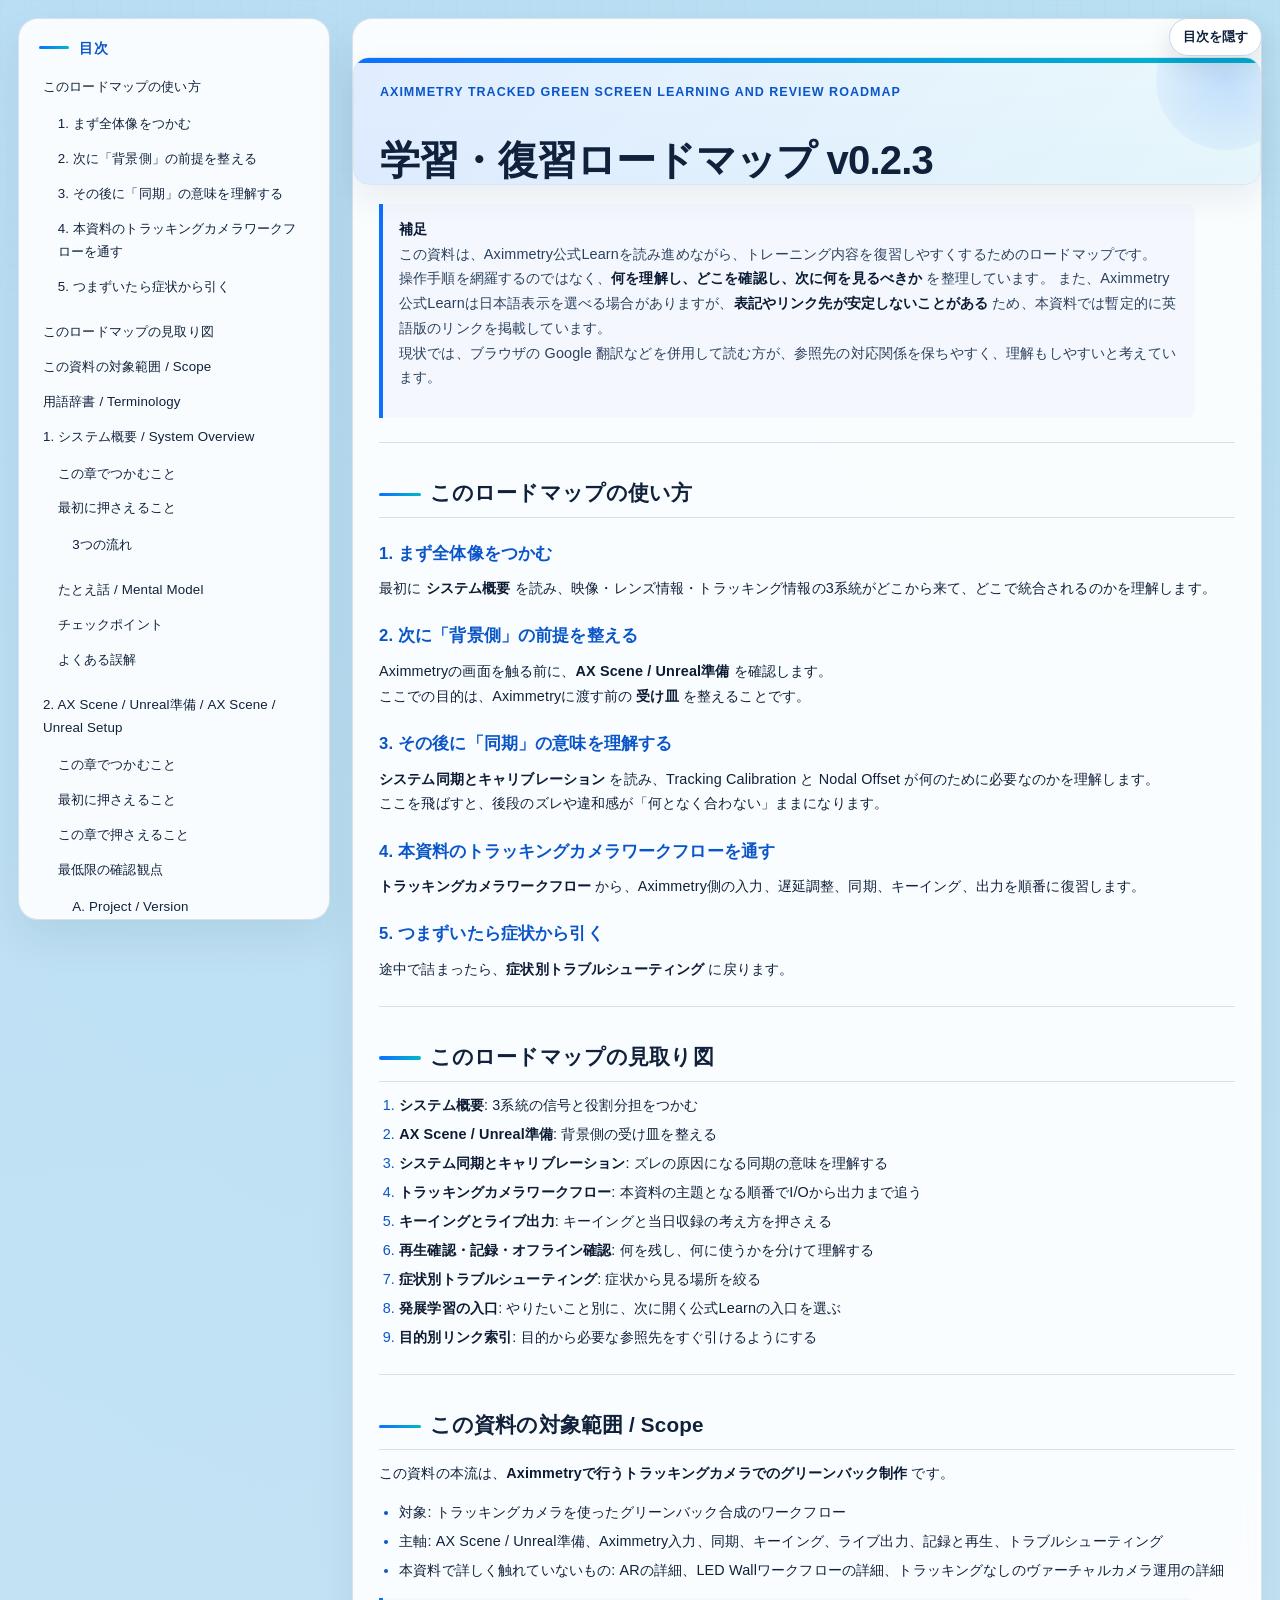
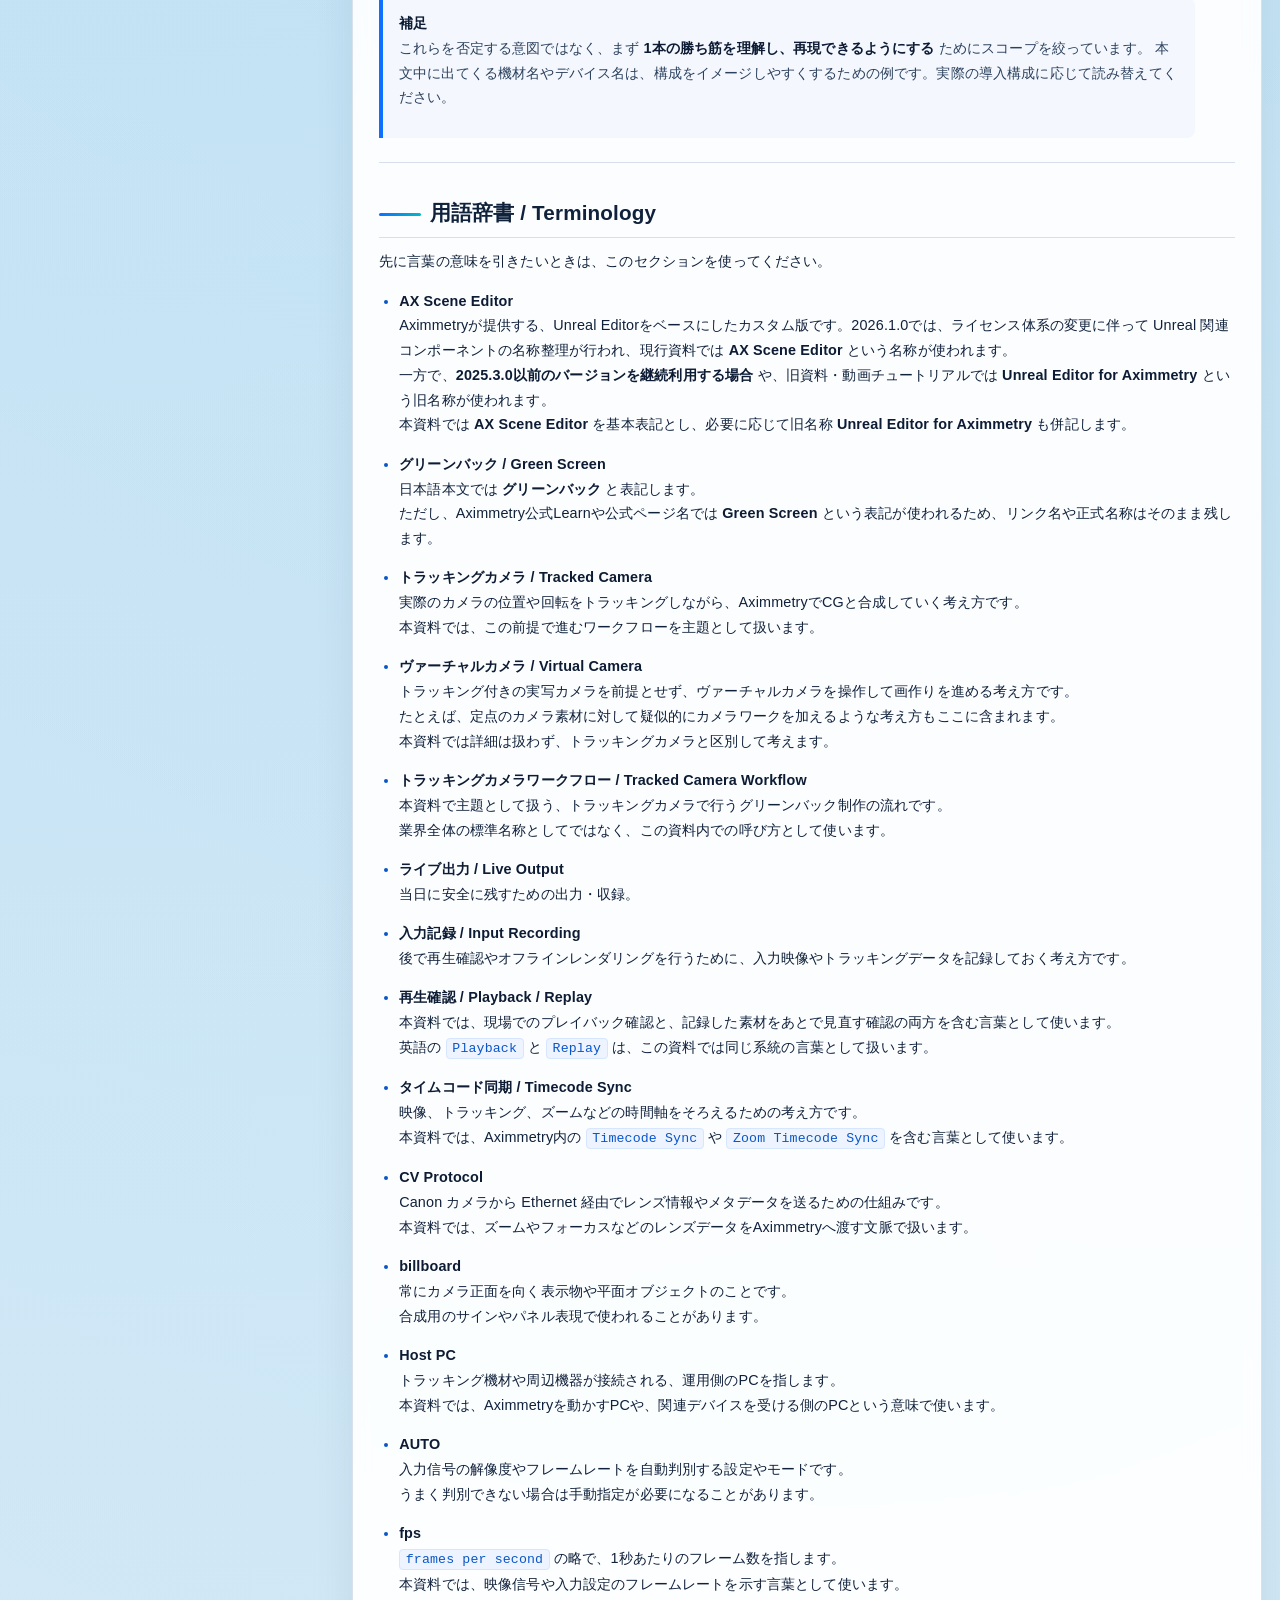
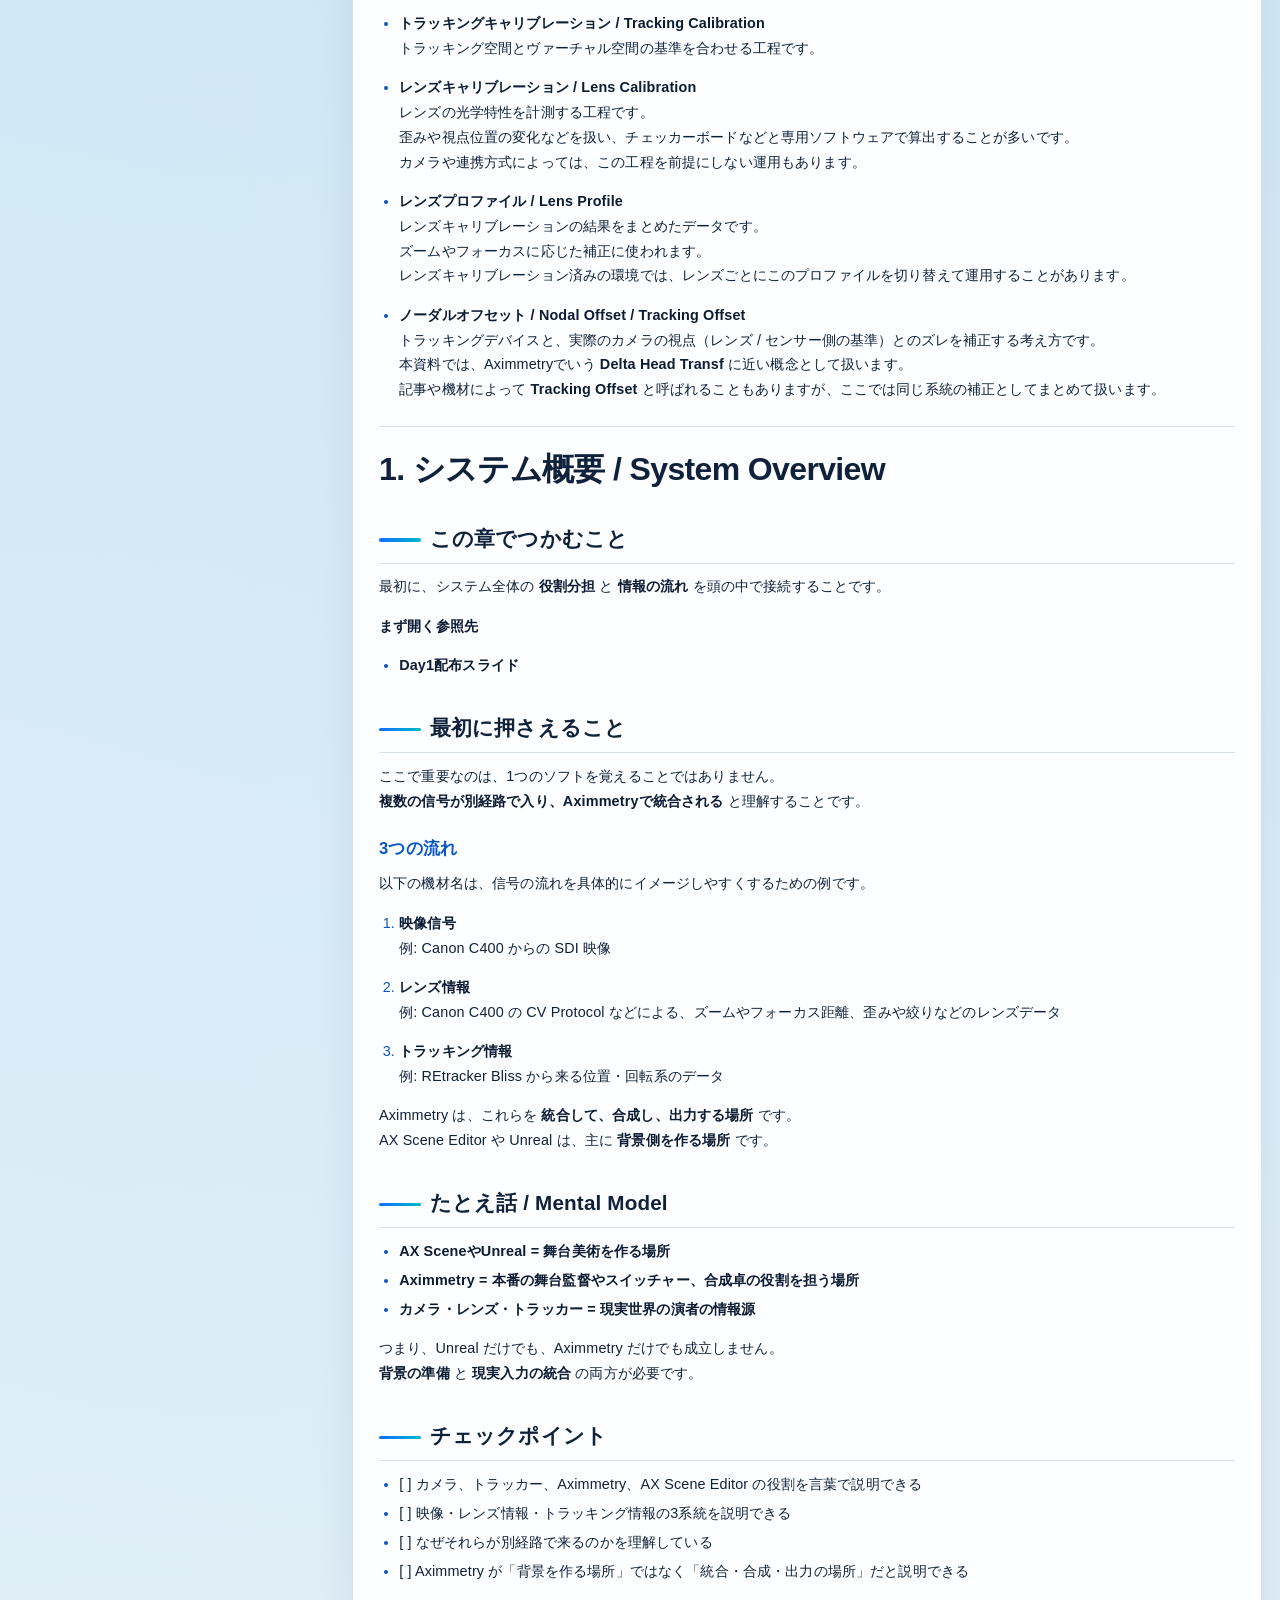
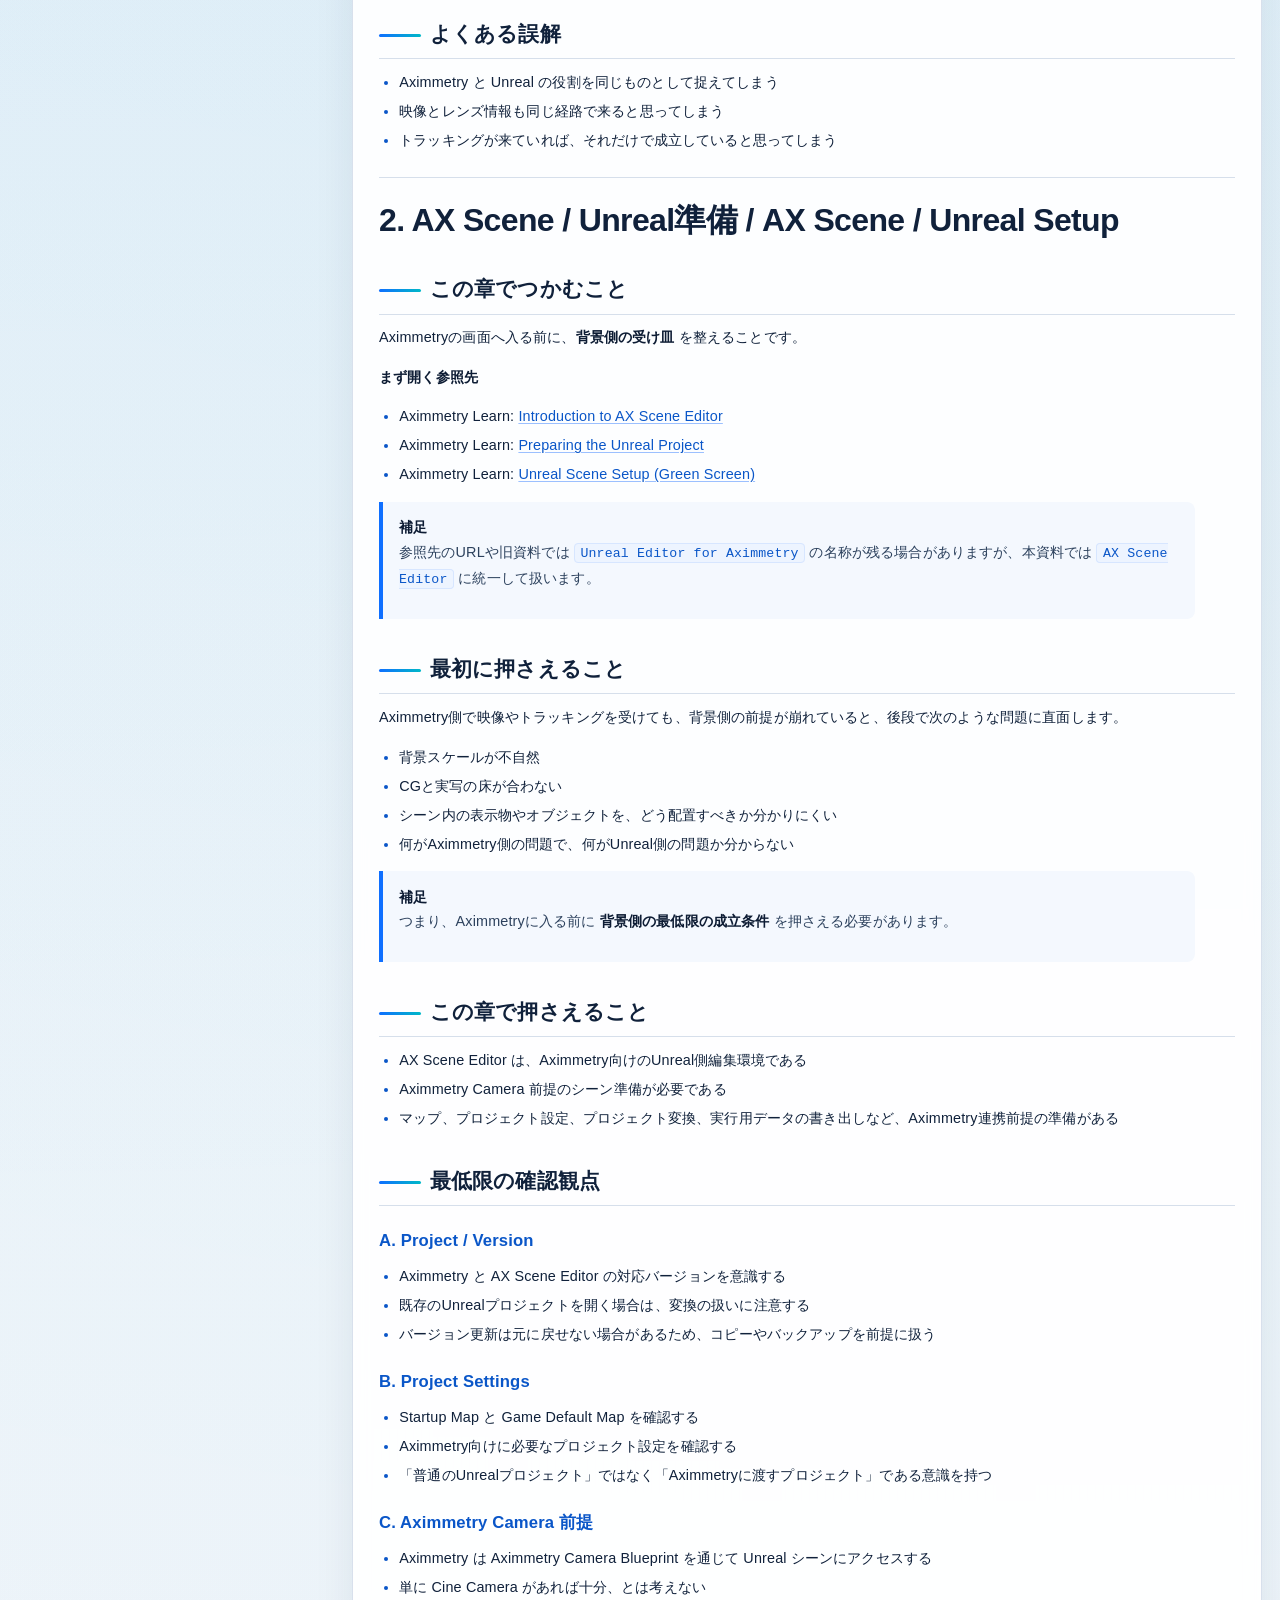
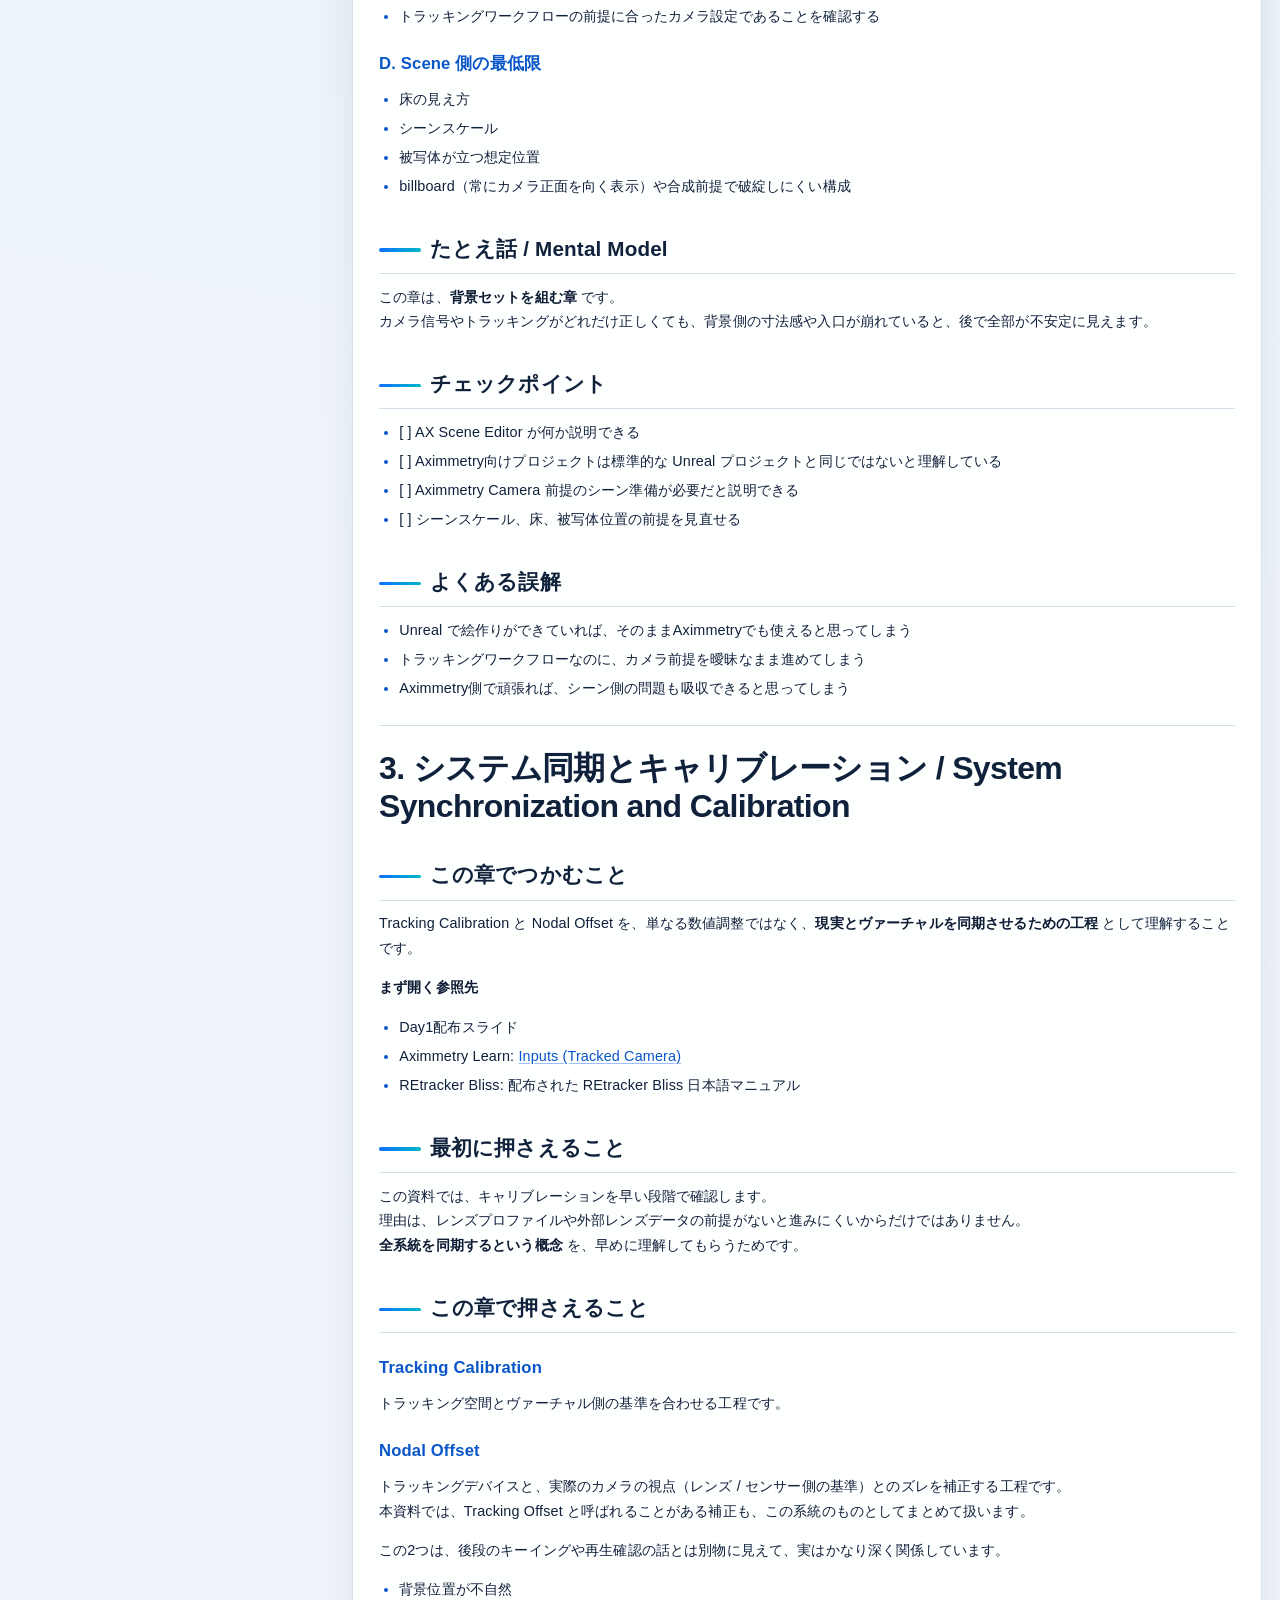
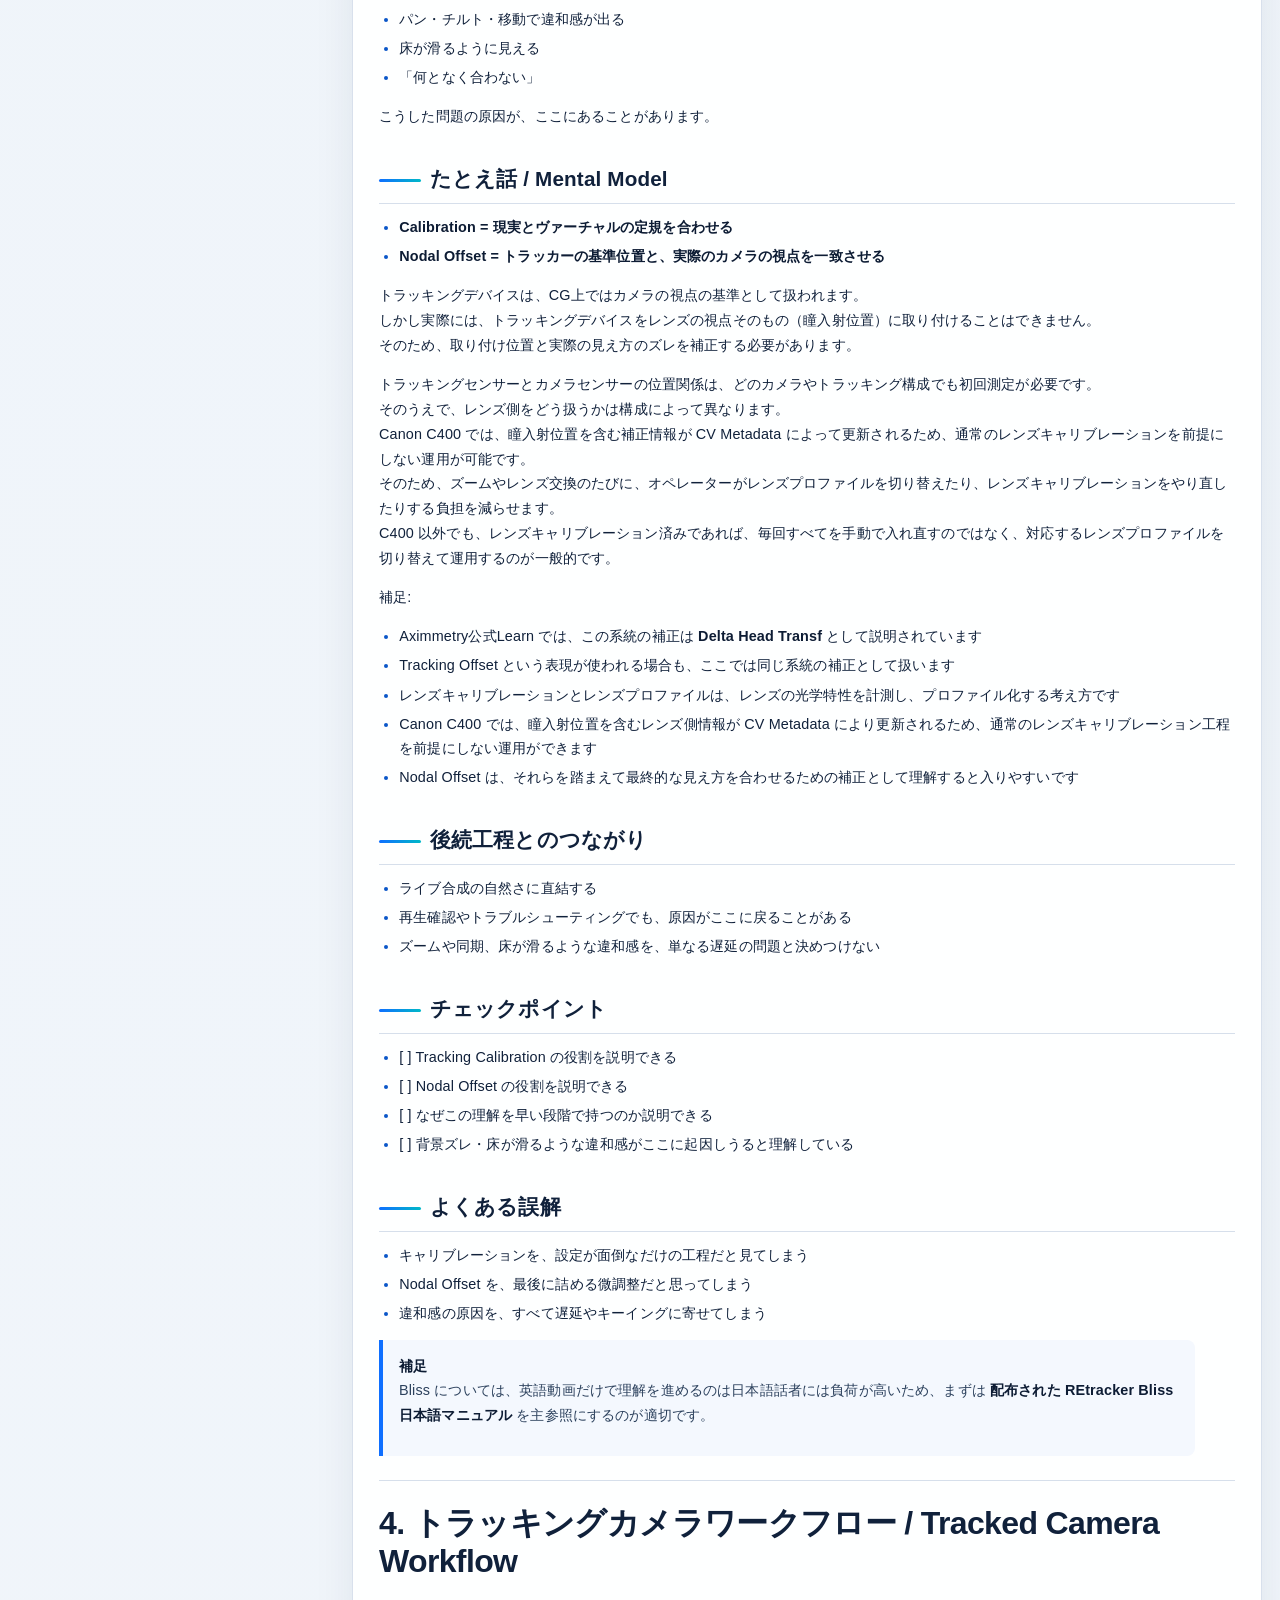
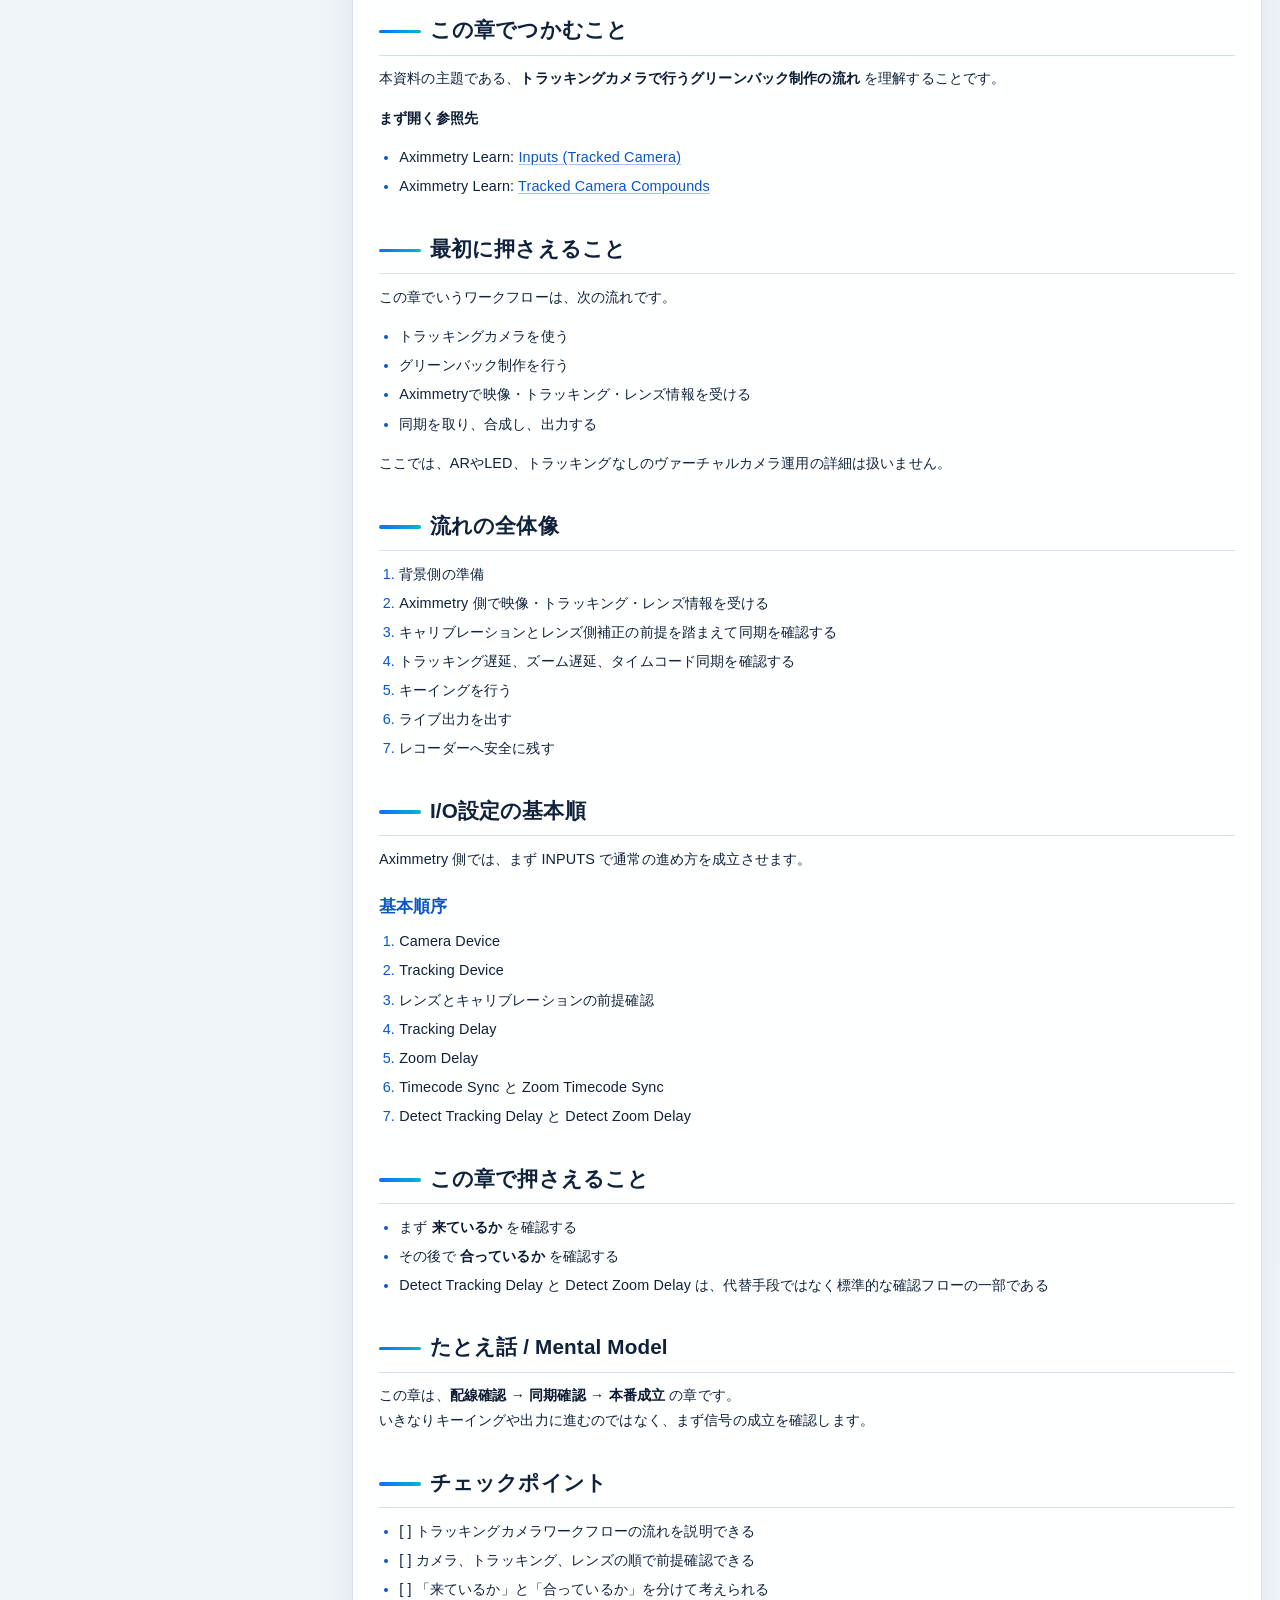
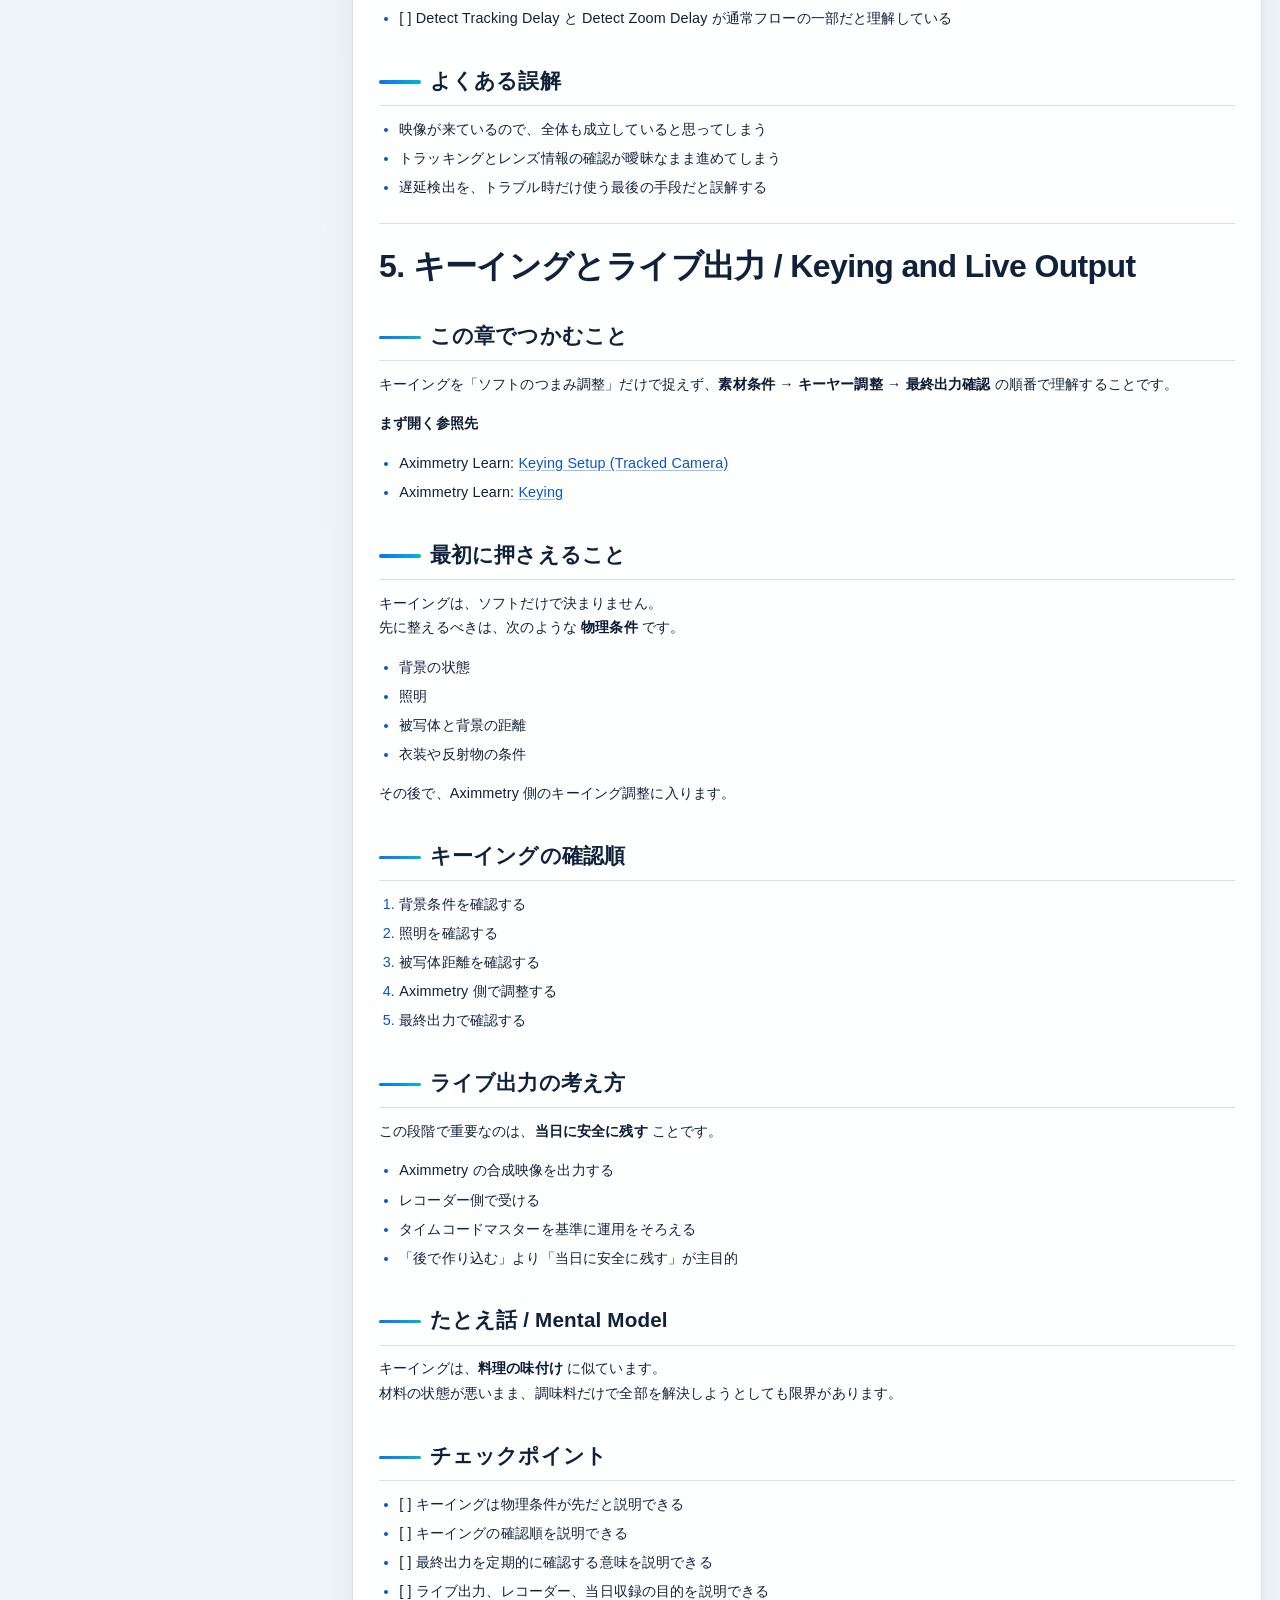
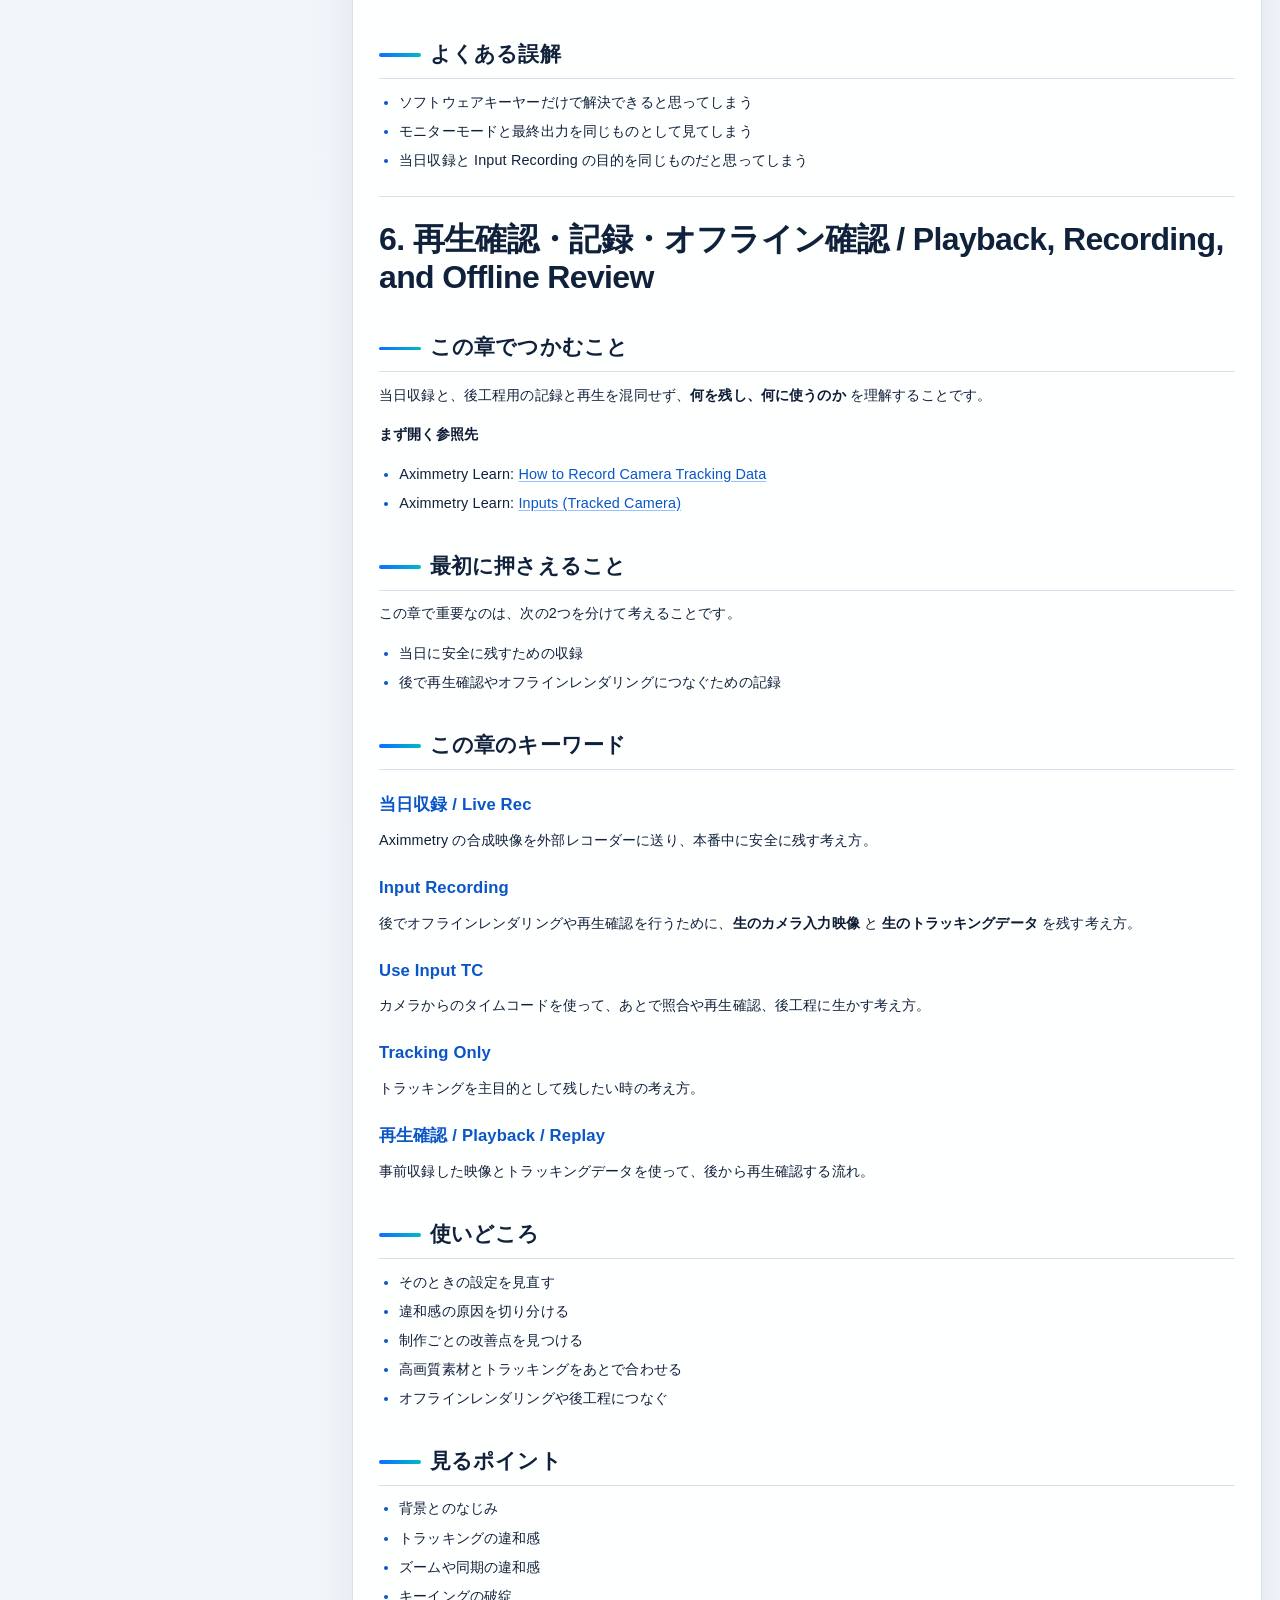
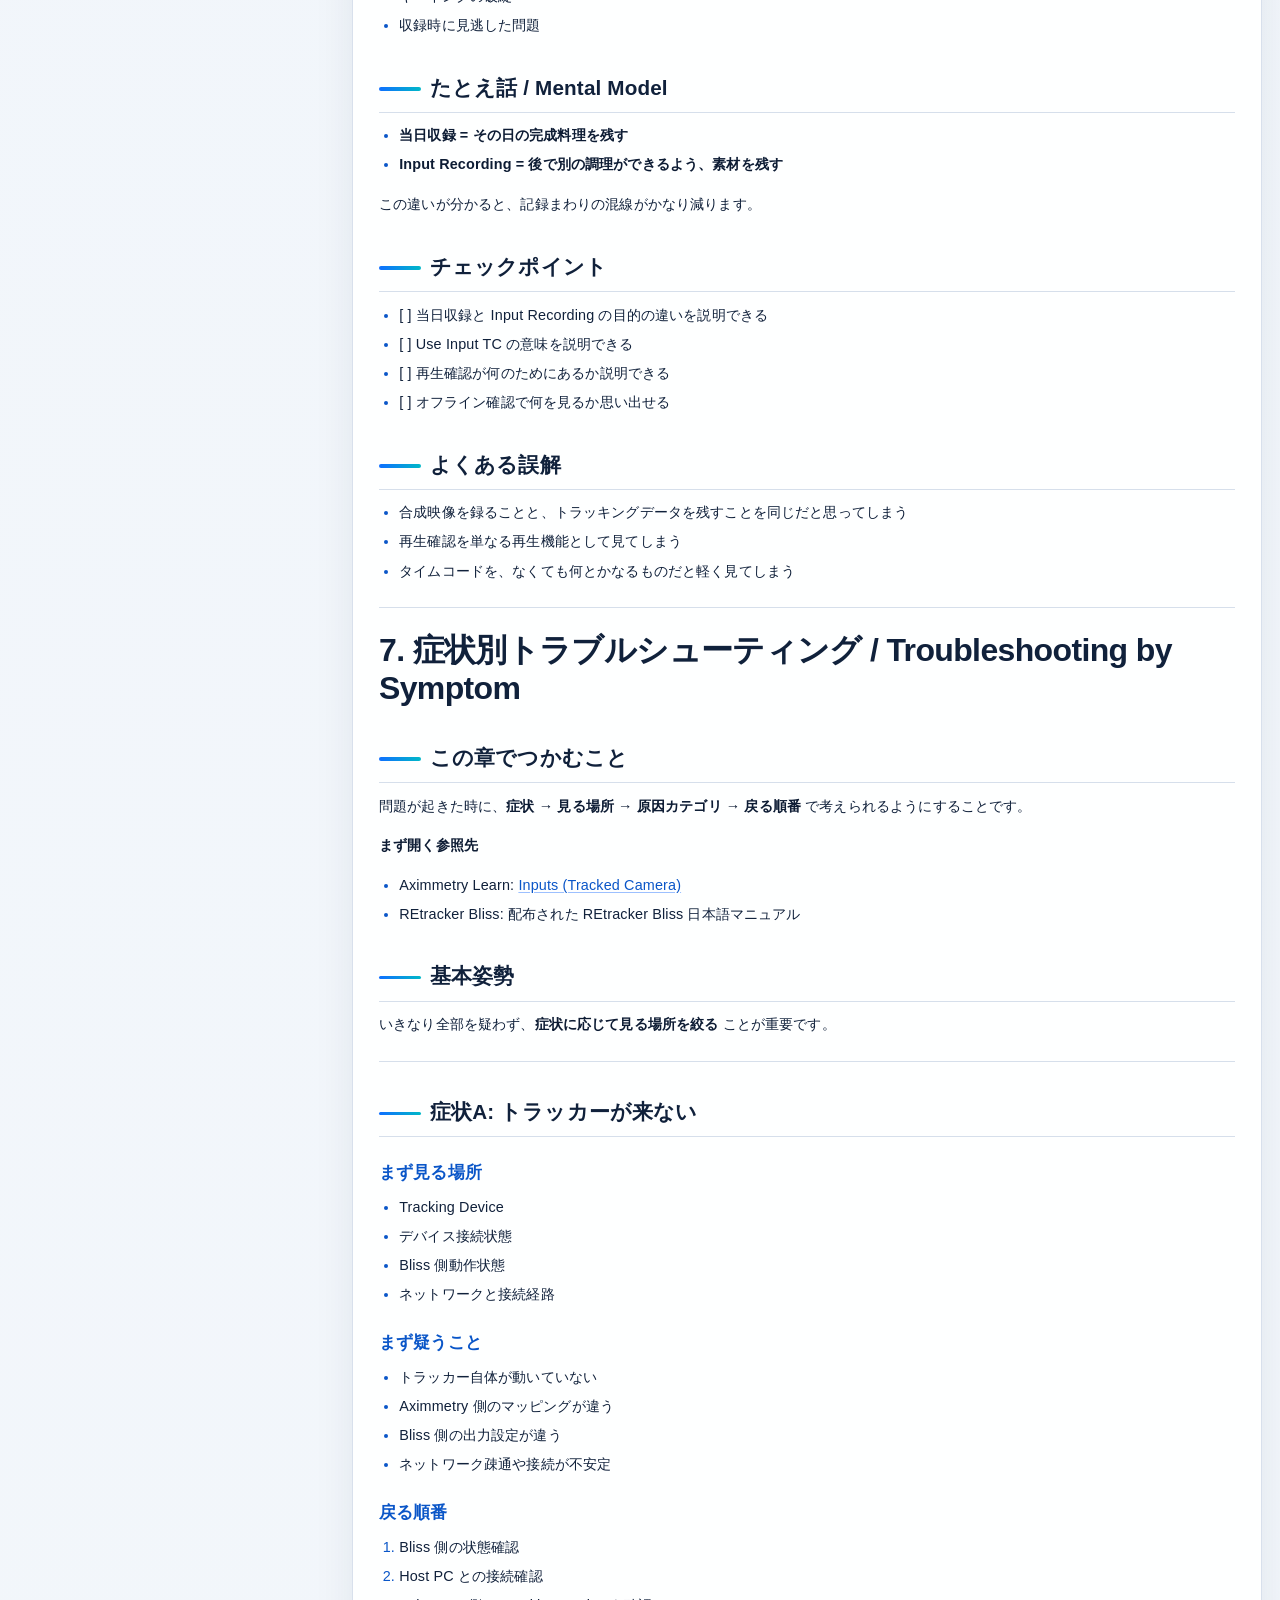
==== commit 8785f323: "Refine learner guidance and references" ====
--- a/site/versions/Aximmetry_Review_Guide_Integrated_v0.2.3.html
+++ b/site/versions/Aximmetry_Review_Guide_Integrated_v0.2.3.html
@@ -584,7 +584,7 @@
 <li><a href="#_31">よくある誤解</a></li>
 </ul>
 </li>
-<li><a href="#6-replay-recording-and-offline-review">6. 再生・記録・オフライン確認 / Replay, Recording, and Offline Review</a><ul>
+<li><a href="#6-playback-recording-and-offline-review">6. 再生確認・記録・オフライン確認 / Playback, Recording, and Offline Review</a><ul>
 <li><a href="#_32">この章でつかむこと</a></li>
 <li><a href="#_33">最初に押さえること</a></li>
 <li><a href="#_34">この章のキーワード</a><ul>
@@ -592,7 +592,7 @@
 <li><a href="#input-recording">Input Recording</a></li>
 <li><a href="#use-input-tc">Use Input TC</a></li>
 <li><a href="#tracking-only">Tracking Only</a></li>
-<li><a href="#playback-replay">Playback / Replay</a></li>
+<li><a href="#playback-replay">再生確認 / Playback / Replay</a></li>
 </ul>
 </li>
 <li><a href="#_35">使いどころ</a></li>
@@ -640,35 +640,33 @@
 <li><a href="#_57">チェックポイント</a></li>
 </ul>
 </li>
-<li><a href="#8-practical-advanced-topics">8. 実践的な発展項目 / Practical Advanced Topics</a><ul>
+<li><a href="#8-next-learning-paths">8. 発展学習の入口 / Next Learning Paths</a><ul>
 <li><a href="#_58">この章でつかむこと</a></li>
 <li><a href="#_59">この章の位置づけ</a></li>
 <li><a href="#_60">やりたいこと別の入口</a><ul>
 <li><a href="#unreal-engine-ax-scene-editor">Unreal Engine / AX Scene Editor側でインタラクションを広げたい人へ</a></li>
-<li><a href="#aximmetrygui-control-board">AximmetryでGUI / Control Boardを作りたい人へ</a></li>
-<li><a href="#trigger">外部コントローラー / Trigger運用を広げたい人へ</a></li>
+<li><a href="#aximmetrycontrol-board">Aximmetryで操作画面やControl Boardを作りたい人へ</a></li>
+<li><a href="#_61">外部コントローラー / トリガー運用を広げたい人へ</a></li>
 <li><a href="#aximmetry">Aximmetry側で制御や自動化を広げたい人へ</a></li>
-<li><a href="#_61">システム遅延や安定性を深く理解したい人へ</a></li>
+<li><a href="#_62">システム遅延や安定性を深く理解したい人へ</a></li>
 <li><a href="#camera-compound">Camera Compound間の受け渡しや内部制御を理解したい人へ</a></li>
 <li><a href="#virtual-camera-led-wall-ar-production">Virtual Camera / LED Wall / AR など別のProductionタイプを学びたい人へ</a></li>
 </ul>
 </li>
-<li><a href="#_62">この章で押さえること</a></li>
-<li><a href="#_63">チェックポイント</a></li>
-</ul>
-</li>
-<li><a href="#9-purpose-index">9. 目的別索引 / Purpose Index</a><ul>
-<li><a href="#_64">まず全体像をつかみたい</a></li>
-<li><a href="#_65">背景側の準備を確認したい</a></li>
+</ul>
+</li>
+<li><a href="#9-link-index-by-goal">9. 目的別リンク索引 / Link Index by Goal</a><ul>
+<li><a href="#_63">まず全体像をつかみたい</a></li>
+<li><a href="#_64">背景側の準備を確認したい</a></li>
 <li><a href="#inputs-sync">入力と同期 / Inputs / Sync を確認したい</a></li>
-<li><a href="#_66">キーイングとライブ出力を確認したい</a></li>
-<li><a href="#offline-review">記録 / 再生 / offline review を確認したい</a></li>
+<li><a href="#_65">キーイングとライブ出力を確認したい</a></li>
+<li><a href="#_66">記録・再生確認・オフライン確認の流れを確認したい</a></li>
 <li><a href="#production">別のProductionタイプを確認したい</a></li>
-<li><a href="#trigger_1">外部コントローラー / Trigger運用を確認したい</a></li>
-<li><a href="#_67">発展項目を確認したい</a></li>
+<li><a href="#_67">外部コントローラー / トリガー運用を確認したい</a></li>
+<li><a href="#_68">発展学習のリンクを探したい</a></li>
 <li><a href="#retracker-bliss">REtracker Bliss を確認したい</a><ul>
-<li><a href="#_68">推奨する参照順</a></li>
-<li><a href="#_69">公式ページ</a></li>
+<li><a href="#_69">推奨する参照順</a></li>
+<li><a href="#_70">公式ページ</a></li>
 </ul>
 </li>
 </ul>
@@ -685,7 +683,9 @@
       <main class="doc-main">
         <blockquote class="callout callout-info"><p><strong class="callout-label">補足</strong><br />
 この資料は、Aximmetry公式Learnを読み進めながら、トレーニング内容を復習しやすくするためのロードマップです。<br />
-操作手順を網羅するのではなく、<strong>何を理解し、どこを確認し、次に何を見るべきか</strong> を整理しています。</p>
+操作手順を網羅するのではなく、<strong>何を理解し、どこを確認し、次に何を見るべきか</strong> を整理しています。
+また、Aximmetry公式Learnは日本語表示を選べる場合がありますが、<strong>表記やリンク先が安定しないことがある</strong> ため、本資料では暫定的に英語版のリンクを掲載しています。<br />
+現状では、ブラウザの Google 翻訳などを併用して読む方が、参照先の対応関係を保ちやすく、理解もしやすいと考えています。</p>
 </blockquote>
 <hr />
 <h2 id="_1">このロードマップの使い方</h2>
@@ -709,10 +709,10 @@
 <li><strong>システム同期とキャリブレーション</strong>: ズレの原因になる同期の意味を理解する</li>
 <li><strong>トラッキングカメラワークフロー</strong>: 本資料の主題となる順番でI/Oから出力まで追う</li>
 <li><strong>キーイングとライブ出力</strong>: キーイングと当日収録の考え方を押さえる</li>
-<li><strong>再生・記録・オフライン確認</strong>: 何を残し、何に使うかを分けて理解する</li>
+<li><strong>再生確認・記録・オフライン確認</strong>: 何を残し、何に使うかを分けて理解する</li>
 <li><strong>症状別トラブルシューティング</strong>: 症状から見る場所を絞る</li>
-<li><strong>実践的な発展項目</strong>: やりたいこと別に、次に開く公式Learnの入口を選ぶ</li>
-<li><strong>目的別索引</strong>: 目的から参照先を引けるようにする</li>
+<li><strong>発展学習の入口</strong>: やりたいこと別に、次に開く公式Learnの入口を選ぶ</li>
+<li><strong>目的別リンク索引</strong>: 目的から必要な参照先をすぐ引けるようにする</li>
 </ol>
 <hr />
 <h2 id="scope">この資料の対象範囲 / Scope</h2>
@@ -766,8 +766,39 @@
   後で再生確認やオフラインレンダリングを行うために、入力映像やトラッキングデータを記録しておく考え方です。</p>
 </li>
 <li>
-<p><strong>再生確認 / Playback</strong><br />
-  本資料では、現場でのプレイバック確認と、記録した素材をあとで見直す確認の両方を含む言葉として使います。  </p>
+<p><strong>再生確認 / Playback / Replay</strong><br />
+  本資料では、現場でのプレイバック確認と、記録した素材をあとで見直す確認の両方を含む言葉として使います。<br />
+  英語の <code>Playback</code> と <code>Replay</code> は、この資料では同じ系統の言葉として扱います。</p>
+</li>
+<li>
+<p><strong>タイムコード同期 / Timecode Sync</strong><br />
+  映像、トラッキング、ズームなどの時間軸をそろえるための考え方です。<br />
+  本資料では、Aximmetry内の <code>Timecode Sync</code> や <code>Zoom Timecode Sync</code> を含む言葉として使います。</p>
+</li>
+<li>
+<p><strong>CV Protocol</strong><br />
+  Canon カメラから Ethernet 経由でレンズ情報やメタデータを送るための仕組みです。<br />
+  本資料では、ズームやフォーカスなどのレンズデータをAximmetryへ渡す文脈で扱います。</p>
+</li>
+<li>
+<p><strong>billboard</strong><br />
+  常にカメラ正面を向く表示物や平面オブジェクトのことです。<br />
+  合成用のサインやパネル表現で使われることがあります。</p>
+</li>
+<li>
+<p><strong>Host PC</strong><br />
+  トラッキング機材や周辺機器が接続される、運用側のPCを指します。<br />
+  本資料では、Aximmetryを動かすPCや、関連デバイスを受ける側のPCという意味で使います。</p>
+</li>
+<li>
+<p><strong>AUTO</strong><br />
+  入力信号の解像度やフレームレートを自動判別する設定やモードです。<br />
+  うまく判別できない場合は手動指定が必要になることがあります。</p>
+</li>
+<li>
+<p><strong>fps</strong><br />
+<code>frames per second</code> の略で、1秒あたりのフレーム数を指します。<br />
+  本資料では、映像信号や入力設定のフレームレートを示す言葉として使います。</p>
 </li>
 <li>
 <p><strong>トラッキングキャリブレーション / Tracking Calibration</strong><br />
@@ -852,6 +883,9 @@
 <li>Aximmetry Learn: <a href="https://aximmetry.com/learn/virtual-production-workflow/obtaining-graphics-and-virtual-assets/creating-content-for-aximmetry-de/preparing-the-unreal-project/">Preparing the Unreal Project</a></li>
 <li>Aximmetry Learn: <a href="https://aximmetry.com/learn/virtual-production-workflow/green-screen-production/unreal-scene-setup-green-scre">Unreal Scene Setup (Green Screen)</a></li>
 </ul>
+<blockquote class="callout callout-info"><p><strong class="callout-label">補足</strong><br />
+参照先のURLや旧資料では <code>Unreal Editor for Aximmetry</code> の名称が残る場合がありますが、本資料では <code>AX Scene Editor</code> に統一して扱います。</p>
+</blockquote>
 <h2 id="_8">最初に押さえること</h2>
 <p>Aximmetry側で映像やトラッキングを受けても、背景側の前提が崩れていると、後段で次のような問題に直面します。</p>
 <ul>
@@ -1096,7 +1130,7 @@
 <li>当日収録と Input Recording の目的を同じものだと思ってしまう</li>
 </ul>
 <hr />
-<h1 id="6-replay-recording-and-offline-review">6. 再生・記録・オフライン確認 / Replay, Recording, and Offline Review</h1>
+<h1 id="6-playback-recording-and-offline-review">6. 再生確認・記録・オフライン確認 / Playback, Recording, and Offline Review</h1>
 <h2 id="_32">この章でつかむこと</h2>
 <p>当日収録と、後工程用の記録と再生を混同せず、<strong>何を残し、何に使うのか</strong> を理解することです。</p>
 <p><strong>まず開く参照先</strong></p>
@@ -1119,7 +1153,7 @@
 <p>カメラからのタイムコードを使って、あとで照合や再生確認、後工程に生かす考え方。</p>
 <h3 id="tracking-only">Tracking Only</h3>
 <p>トラッキングを主目的として残したい時の考え方。</p>
-<h3 id="playback-replay">Playback / Replay</h3>
+<h3 id="playback-replay">再生確認 / Playback / Replay</h3>
 <p>事前収録した映像とトラッキングデータを使って、後から再生確認する流れ。</p>
 <h2 id="_35">使いどころ</h2>
 <ul>
@@ -1153,7 +1187,7 @@
 <h2 id="_38">よくある誤解</h2>
 <ul>
 <li>合成映像を録ることと、トラッキングデータを残すことを同じだと思ってしまう</li>
-<li>Replay を単なる再生機能として見てしまう</li>
+<li>再生確認を単なる再生機能として見てしまう</li>
 <li>タイムコードを、なくても何とかなるものだと軽く見てしまう</li>
 </ul>
 <hr />
@@ -1290,7 +1324,7 @@
 <li>[ ] 問題がキャリブレーション起因か、信号起因か、同期起因かを切り分けようとできる</li>
 </ul>
 <hr />
-<h1 id="8-practical-advanced-topics">8. 実践的な発展項目 / Practical Advanced Topics</h1>
+<h1 id="8-next-learning-paths">8. 発展学習の入口 / Next Learning Paths</h1>
 <h2 id="_58">この章でつかむこと</h2>
 <p>本流であるトラッキングカメラでのグリーンバックワークフローを理解した上で、<strong>次に何を広げたいか、あるいは別のProductionタイプへ進みたいかに応じて、追加学習の入口を選べる</strong> と知ることです。</p>
 <h2 id="_59">この章の位置づけ</h2>
@@ -1309,11 +1343,11 @@
 </ul>
 <p><strong>つながる既存項目</strong></p>
 <ul>
-<li>Virtual Screen Asset</li>
-<li>Get Aximmetry Video</li>
-<li>simple Transformation</li>
-</ul>
-<h3 id="aximmetrygui-control-board">AximmetryでGUI / Control Boardを作りたい人へ</h3>
+<li><a href="https://aximmetry.com/learn/virtual-production-workflow/obtaining-graphics-and-virtual-assets/creating-content-in-ax-scene-editor/advanced-information-and-features/virtual-screens-in-unreal-from-aximmetry/">Aximmetry Virtual Screen Asset / Virtual Screens in Unreal from Aximmetry</a></li>
+<li><a href="https://aximmetry.com/learn/virtual-production-workflow/obtaining-graphics-and-virtual-assets/creating-content-in-ax-scene-editor/advanced-information-and-features/virtual-screens-in-unreal-from-aximmetry/">Get Aximmetry Video</a></li>
+<li><a href="https://aximmetry.com/learn/virtual-production-workflow/obtaining-graphics-and-virtual-assets/creating-content-in-ax-scene-editor/additional-control-with-blueprints/#get-aximmetry-transformation">Get Aximmetry Transformation</a></li>
+</ul>
+<h3 id="aximmetrycontrol-board">Aximmetryで操作画面やControl Boardを作りたい人へ</h3>
 <p><strong>向いている人</strong></p>
 <p>オペレーターが触りやすい画面を作りたい人、Flow Editor を直接見せずに操作用のパネルを整理したい人、現場向けのUIを整えたい人。</p>
 <p><strong>まず開く参照先</strong></p>
@@ -1323,9 +1357,9 @@
 <li><a href="https://aximmetry.com/learn/virtual-production-workflow/scripting-in-aximmetry/flow-editor/special-compound-pin-collector/">Special Compound: Pin Collector</a></li>
 <li><a href="https://aximmetry.com/learn/virtual-production-workflow/scripting-in-aximmetry/flow-editor/special-pin-names/">Special Pin Names</a></li>
 </ul>
-<h3 id="trigger">外部コントローラー / Trigger運用を広げたい人へ</h3>
+<h3 id="_61">外部コントローラー / トリガー運用を広げたい人へ</h3>
 <p><strong>向いている人</strong></p>
-<p>現場で物理ボタンやダイヤルから操作したい人、オペレーター用のTrigger系導線を整えたい人、Stream Deck や Loupedeck、MIDI などを Aximmetry に結びつけたい人。</p>
+<p>現場で物理ボタンやダイヤルから操作したい人、オペレーター用のトリガー系導線を整えたい人、Stream Deck や Loupedeck、MIDI などを Aximmetry に結びつけたい人。</p>
 <p><strong>まず開く参照先</strong></p>
 <ul>
 <li><a href="https://aximmetry.com/learn/virtual-production-workflow/supported-hardware/controllers/controllers/">Controllers</a></li>
@@ -1343,7 +1377,7 @@
 <li><a href="https://aximmetry.com/learn/virtual-production-workflow/scripting-in-aximmetry/automation/playlists/">Playlists</a></li>
 <li><a href="https://aximmetry.com/learn/virtual-production-workflow/scripting-in-aximmetry/sequencing/sequencer-and-sequence-editor/">Sequencer and Sequence Editor</a></li>
 </ul>
-<h3 id="_61">システム遅延や安定性を深く理解したい人へ</h3>
+<h3 id="_62">システム遅延や安定性を深く理解したい人へ</h3>
 <p><strong>向いている人</strong></p>
 <p>トラッキング遅延や同期の先にある、Aximmetry 全体の遅延設計や安定性まで理解したい人、トラブル時に原因の切り分け精度を上げたい人。</p>
 <p><strong>まず開く参照先</strong></p>
@@ -1353,7 +1387,7 @@
 </ul>
 <h3 id="camera-compound">Camera Compound間の受け渡しや内部制御を理解したい人へ</h3>
 <p><strong>向いている人</strong></p>
-<p>camera compound の中で値をどう渡すかを知りたい人、既存 compound を読んだり拡張したりするための足場を作りたい人、内部構造の理解を深めたい人。</p>
+<p>Camera Compound の中で値をどう渡すかを知りたい人、既存 compound を読んだり拡張したりするための足場を作りたい人、内部構造の理解を深めたい人。</p>
 <p><strong>まず開く参照先</strong></p>
 <ul>
 <li><a href="https://aximmetry.com/learn/virtual-production-workflow/scripting-in-aximmetry/flow-editor/compound/">Compound</a></li>
@@ -1376,38 +1410,22 @@
 <li>LEDに背景を出して撮影したいなら LED Wall Production</li>
 <li>実写映像の上にCG要素を重ねたいなら AR Production</li>
 </ul>
-<h2 id="_62">この章で押さえること</h2>
-<ul>
-<li>発展項目には、Unreal連携、GUI / Control Board作成、外部コントローラー / Trigger運用、Flow Editor / 自動化、遅延理解、Compound内部理解など複数の方向がある</li>
-<li>本流の外側には、Virtual Camera / LED Wall / AR といった別のProductionタイプの入口もある</li>
-<li>第8章は、やりたいこと別に次の参照先を選ぶための章である</li>
-<li>本流の外側には、現在本文で詳しく扱っていない追加学習の入口がある</li>
-<li>目的に応じて学ぶ方向を選べばよく、最初から全部を追う必要はない</li>
-</ul>
-<h2 id="_63">チェックポイント</h2>
-<ul>
-<li>[ ] この章が、順番に復習する章ではなく、やりたいこと別に参照先を引く章だと理解している</li>
-<li>[ ] Unreal / AX Scene Editor側の連携を深めたい時の入口を説明できる</li>
-<li>[ ] AximmetryでGUI / Control Boardを作りたい時の入口を説明できる</li>
-<li>[ ] Stream Deck / Loupedeck / MIDI などの外部コントローラー導入の入口を説明できる</li>
-<li>[ ] Flow Editor / 自動化 / 遅延理解 / Compound間制御の入口を説明できる</li>
-<li>[ ] Virtual Camera / LED Wall / AR へ進みたい時の入口を説明できる</li>
-</ul>
 <blockquote class="callout callout-warning"><p><strong class="callout-label">注意</strong><br />
 これらの発展項目はバージョンや運用構成の影響を受けやすいため、本文では位置づけと学習方向に集中し、具体的な手順は公式Learnを参照してください。</p>
 </blockquote>
 <hr />
-<h1 id="9-purpose-index">9. 目的別索引 / Purpose Index</h1>
+<h1 id="9-link-index-by-goal">9. 目的別リンク索引 / Link Index by Goal</h1>
 <blockquote>
 <p>何をしたいかから引けるように整理しています。<br />
+第8章で学習の方向を決めたあとに、ここでは <strong>必要なリンクをすぐ引く</strong> ために使います。<br />
 同じページが複数の目的にまたがる場合は、探しやすさを優先して重複して載せています。</p>
 </blockquote>
-<h2 id="_64">まず全体像をつかみたい</h2>
+<h2 id="_63">まず全体像をつかみたい</h2>
 <ul>
 <li><a href="https://aximmetry.com/learn/virtual-production-workflow/green-screen-production/introduction-to-green-screen-production/">Introduction to Green Screen Production</a></li>
 <li><a href="https://aximmetry.com/learn/virtual-production-workflow/green-screen-production/tracked-camera-workflow/tracked-camera-compounds/">Tracked Camera Compounds</a></li>
 </ul>
-<h2 id="_65">背景側の準備を確認したい</h2>
+<h2 id="_64">背景側の準備を確認したい</h2>
 <ul>
 <li><a href="https://aximmetry.com/learn/virtual-production-workflow/obtaining-graphics-and-virtual-assets/creating-content-in-ax-scene-editor/introduction-to-ax-scene-editor/">Introduction to AX Scene Editor</a></li>
 <li><a href="https://aximmetry.com/learn/virtual-production-workflow/obtaining-graphics-and-virtual-assets/creating-content-for-aximmetry-de/preparing-the-unreal-project/">Preparing the Unreal Project</a></li>
@@ -1421,13 +1439,13 @@
 <li><a href="https://aximmetry.com/learn/virtual-production-workflow/green-screen-production/tracked-camera-workflow/scene-control-panel/">Scene Control Panel</a></li>
 <li><a href="https://aximmetry.com/learn/virtual-production-workflow/green-screen-production/tracked-camera-workflow/tracked-camera-compounds/">Tracked Camera Compounds</a></li>
 </ul>
-<h2 id="_66">キーイングとライブ出力を確認したい</h2>
+<h2 id="_65">キーイングとライブ出力を確認したい</h2>
 <ul>
 <li><a href="https://aximmetry.com/learn/virtual-production-workflow/green-screen-production/tracked-camera-workflow/keying-setup-tracked-camera/">Keying Setup (Tracked Camera)</a></li>
 <li><a href="https://aximmetry.com/learn/virtual-production-workflow/green-screen-production/keying/keying/">Keying</a></li>
 <li><a href="https://aximmetry.com/learn/virtual-production-workflow/green-screen-production/tracked-camera-workflow/inputs-tracked-camera/">Inputs (Tracked Camera)</a></li>
 </ul>
-<h2 id="offline-review">記録 / 再生 / offline review を確認したい</h2>
+<h2 id="_66">記録・再生確認・オフライン確認の流れを確認したい</h2>
 <ul>
 <li><a href="https://aximmetry.com/learn/virtual-production-workflow/setting-up-inputs-outputs-for-virtual-production/video/recording/how-to-record-camera-tracking-data/">How to Record Camera Tracking Data</a></li>
 <li><a href="https://aximmetry.com/learn/virtual-production-workflow/green-screen-production/tracked-camera-workflow/inputs-tracked-camera/">Inputs (Tracked Camera)</a></li>
@@ -1449,7 +1467,7 @@
 <li><a href="https://aximmetry.com/learn/virtual-production-workflow/ar-production/introduction-to-ar-production/">Introduction to AR Production</a></li>
 <li><a href="https://aximmetry.com/learn/virtual-production-workflow/ar-production/ar-camera-compounds/">AR Camera Compounds</a></li>
 </ul>
-<h2 id="trigger_1">外部コントローラー / Trigger運用を確認したい</h2>
+<h2 id="_67">外部コントローラー / トリガー運用を確認したい</h2>
 <p><strong>Stream Deck を使いたい:</strong></p>
 <ul>
 <li><a href="https://aximmetry.com/learn/virtual-production-workflow/setting-up-inputs-outputs-for-virtual-production/external-controllers/using-elgato-stream-deck-to-control-a-scene/">Using Elgato Stream Deck to control a scene</a></li>
@@ -1462,25 +1480,25 @@
 <ul>
 <li><a href="https://aximmetry.com/learn/virtual-production-workflow/setting-up-inputs-outputs-for-virtual-production/external-controllers/using-midi-with-aximmetry/">Using MIDI with Aximmetry</a></li>
 </ul>
-<p><strong>OSC / ネットワーク経由のTriggerを使いたい:</strong></p>
+<p><strong>OSC / ネットワーク経由のトリガーを使いたい:</strong></p>
 <ul>
 <li><a href="https://aximmetry.com/learn/virtual-production-workflow/setting-up-inputs-outputs-for-virtual-production/external-controllers/osc-in-and-output-setup/">OSC In-, and Output Setup</a></li>
 <li><a href="https://aximmetry.com/learn/virtual-production-workflow/setting-up-inputs-outputs-for-virtual-production/external-controllers/osc-messages-in-aximmetry/">OSC Messages in Aximmetry</a></li>
 </ul>
-<h2 id="_67">発展項目を確認したい</h2>
+<h2 id="_68">発展学習のリンクを探したい</h2>
 <p><strong>Unreal Engine / AX Scene Editor側でインタラクションを広げたい:</strong></p>
 <ul>
 <li><a href="https://aximmetry.com/learn/virtual-production-workflow/obtaining-graphics-and-virtual-assets/creating-content-in-ax-scene-editor/interactive-editing-with-live-sync/">Interactive Editing with Live Sync</a></li>
 <li><a href="https://aximmetry.com/learn/virtual-production-workflow/obtaining-graphics-and-virtual-assets/creating-content-in-ax-scene-editor/additional-control-with-blueprints/">Additional Control with Blueprints</a></li>
 </ul>
-<p><strong>AximmetryでGUI / Control Boardを作りたい:</strong></p>
+<p><strong>Aximmetryで操作画面やControl Boardを作りたい:</strong></p>
 <ul>
 <li><a href="https://aximmetry.com/learn/virtual-production-workflow/starting-with-aximmetry/aximmetry-composer/basics-of-the-flow-editor/">Basics of the Flow Editor</a></li>
 <li><a href="https://aximmetry.com/learn/virtual-production-workflow/scripting-in-aximmetry/flow-editor/special-compound-control-board/">Special Compound: Control Board</a></li>
 <li><a href="https://aximmetry.com/learn/virtual-production-workflow/scripting-in-aximmetry/flow-editor/special-compound-pin-collector/">Special Compound: Pin Collector</a></li>
 <li><a href="https://aximmetry.com/learn/virtual-production-workflow/scripting-in-aximmetry/flow-editor/special-pin-names/">Special Pin Names</a></li>
 </ul>
-<p><strong>外部コントローラー / Trigger運用を広げたい:</strong></p>
+<p><strong>外部コントローラー / トリガー運用を広げたい:</strong></p>
 <ul>
 <li><a href="https://aximmetry.com/learn/virtual-production-workflow/supported-hardware/controllers/controllers/">Controllers</a></li>
 <li><a href="https://aximmetry.com/learn/virtual-production-workflow/setting-up-inputs-outputs-for-virtual-production/external-controllers/using-elgato-stream-deck-to-control-a-scene/">Using Elgato Stream Deck to control a scene</a></li>
@@ -1506,17 +1524,18 @@
 <li><a href="https://aximmetry.com/learn/virtual-production-workflow/scripting-in-aximmetry/flow-editor/introduction-to-the-flow-editor/">Introduction to the Flow Editor</a></li>
 </ul>
 <h2 id="retracker-bliss">REtracker Bliss を確認したい</h2>
-<h3 id="_68">推奨する参照順</h3>
+<h3 id="_69">推奨する参照順</h3>
 <ol>
 <li><strong>配布された REtracker Bliss 日本語マニュアル</strong></li>
 <li>公式製品ページ</li>
 </ol>
-<h3 id="_69">公式ページ</h3>
+<h3 id="_70">公式ページ</h3>
 <ul>
 <li><a href="https://www.retracker.co/retracker-bliss">REtracker BLISS product page</a></li>
 </ul>
 <blockquote class="callout callout-info"><p><strong class="callout-label">補足</strong><br />
-日本語話者にとっては、Bliss の英語動画だけで再現するのは難しいため、まずは <strong>配布された REtracker Bliss 日本語マニュアル</strong> を主参照にするのが望ましいです。</p>
+REtracker Bliss の公式Tutorialには <strong>Vanilla Unreal Engine 向けの内容</strong> が含まれるため、この資料のAximmetry運用の本流では主参照にしていません。<br />
+必要に応じて、Unreal Engine 単体運用の参考資料として参照してください。</p>
 </blockquote>
 <hr />
 <h1 id="final-review-checklist">最終確認チェックリスト / Final Review Checklist</h1>
@@ -1529,7 +1548,7 @@
 <li>[ ] 当日収録と Input Recording の違いを説明できる</li>
 <li>[ ] 再生確認とオフライン確認の目的を説明できる</li>
 <li>[ ] 症状から見る場所を絞って考えられる</li>
-<li>[ ] 発展項目とメインワークフローを混同していない</li>
+<li>[ ] 発展学習の入口とメインワークフローを混同していない</li>
 </ul>
       </main>
     </div>
